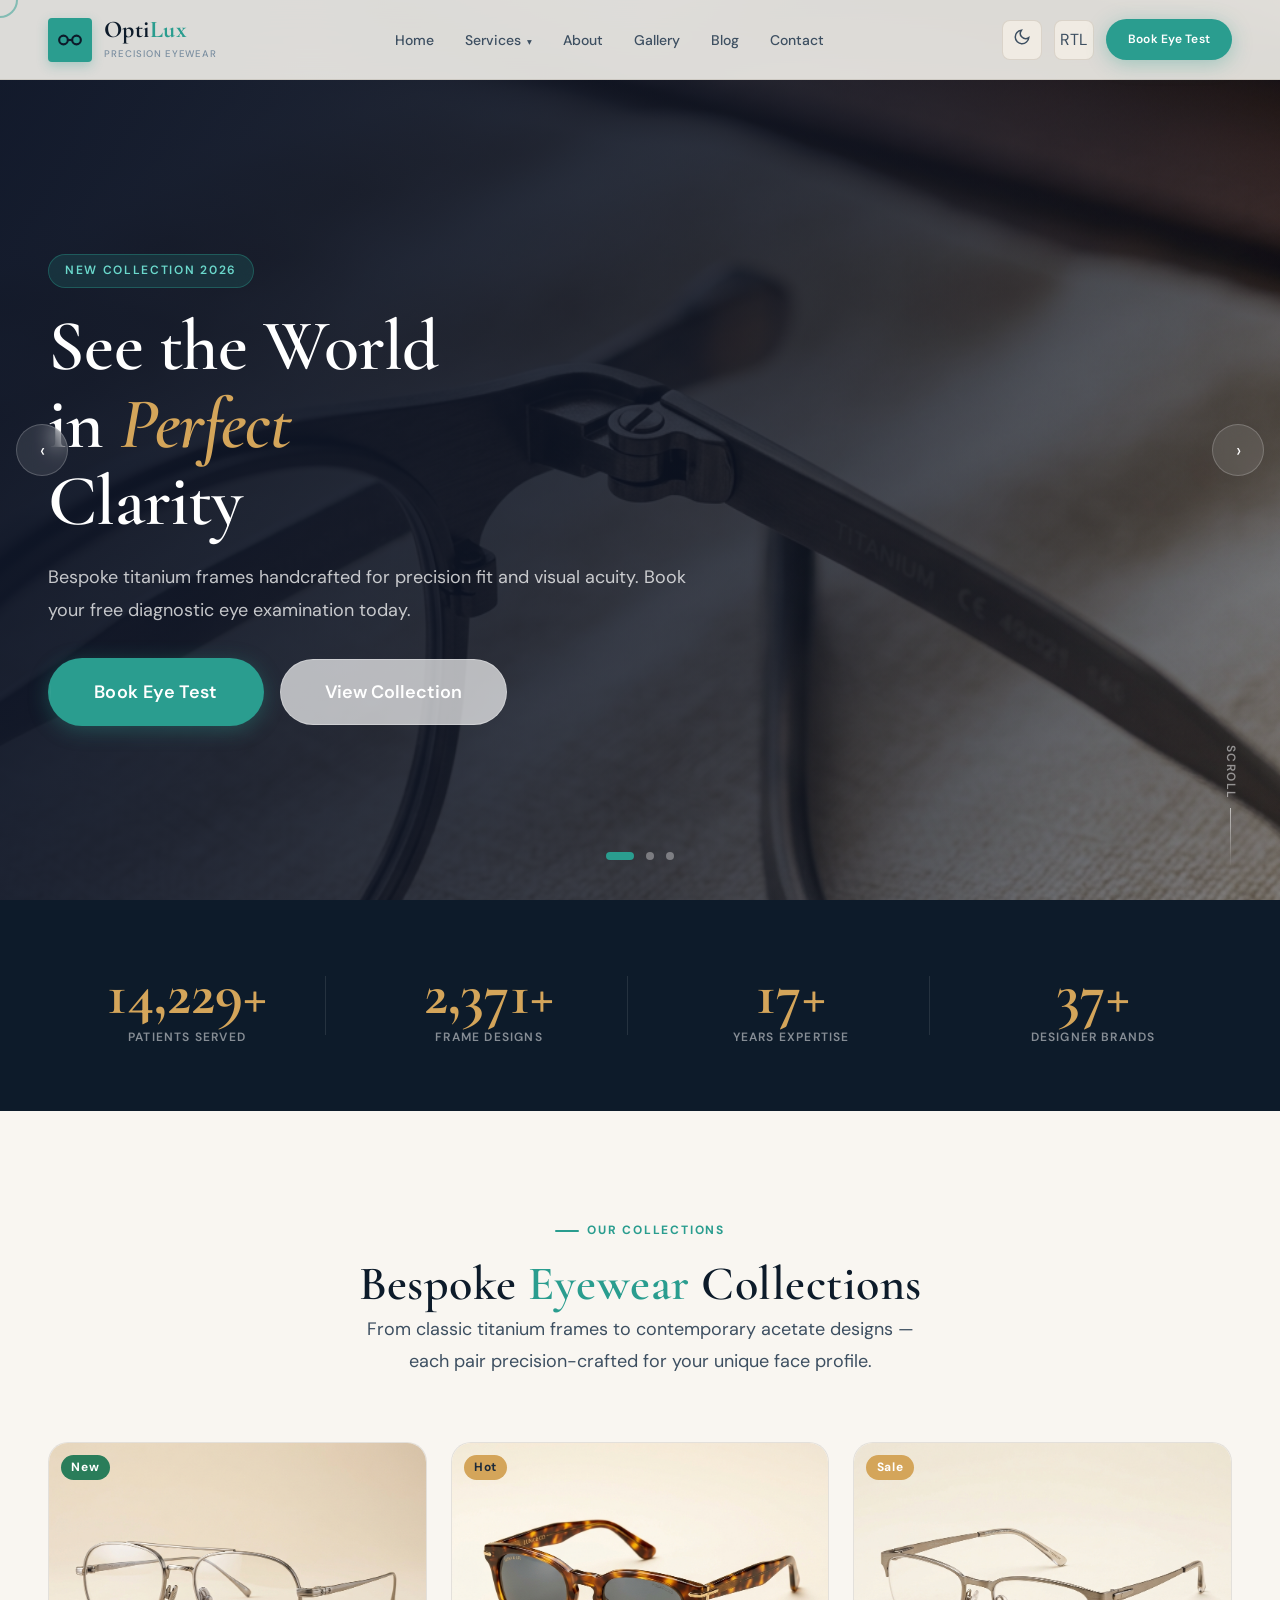
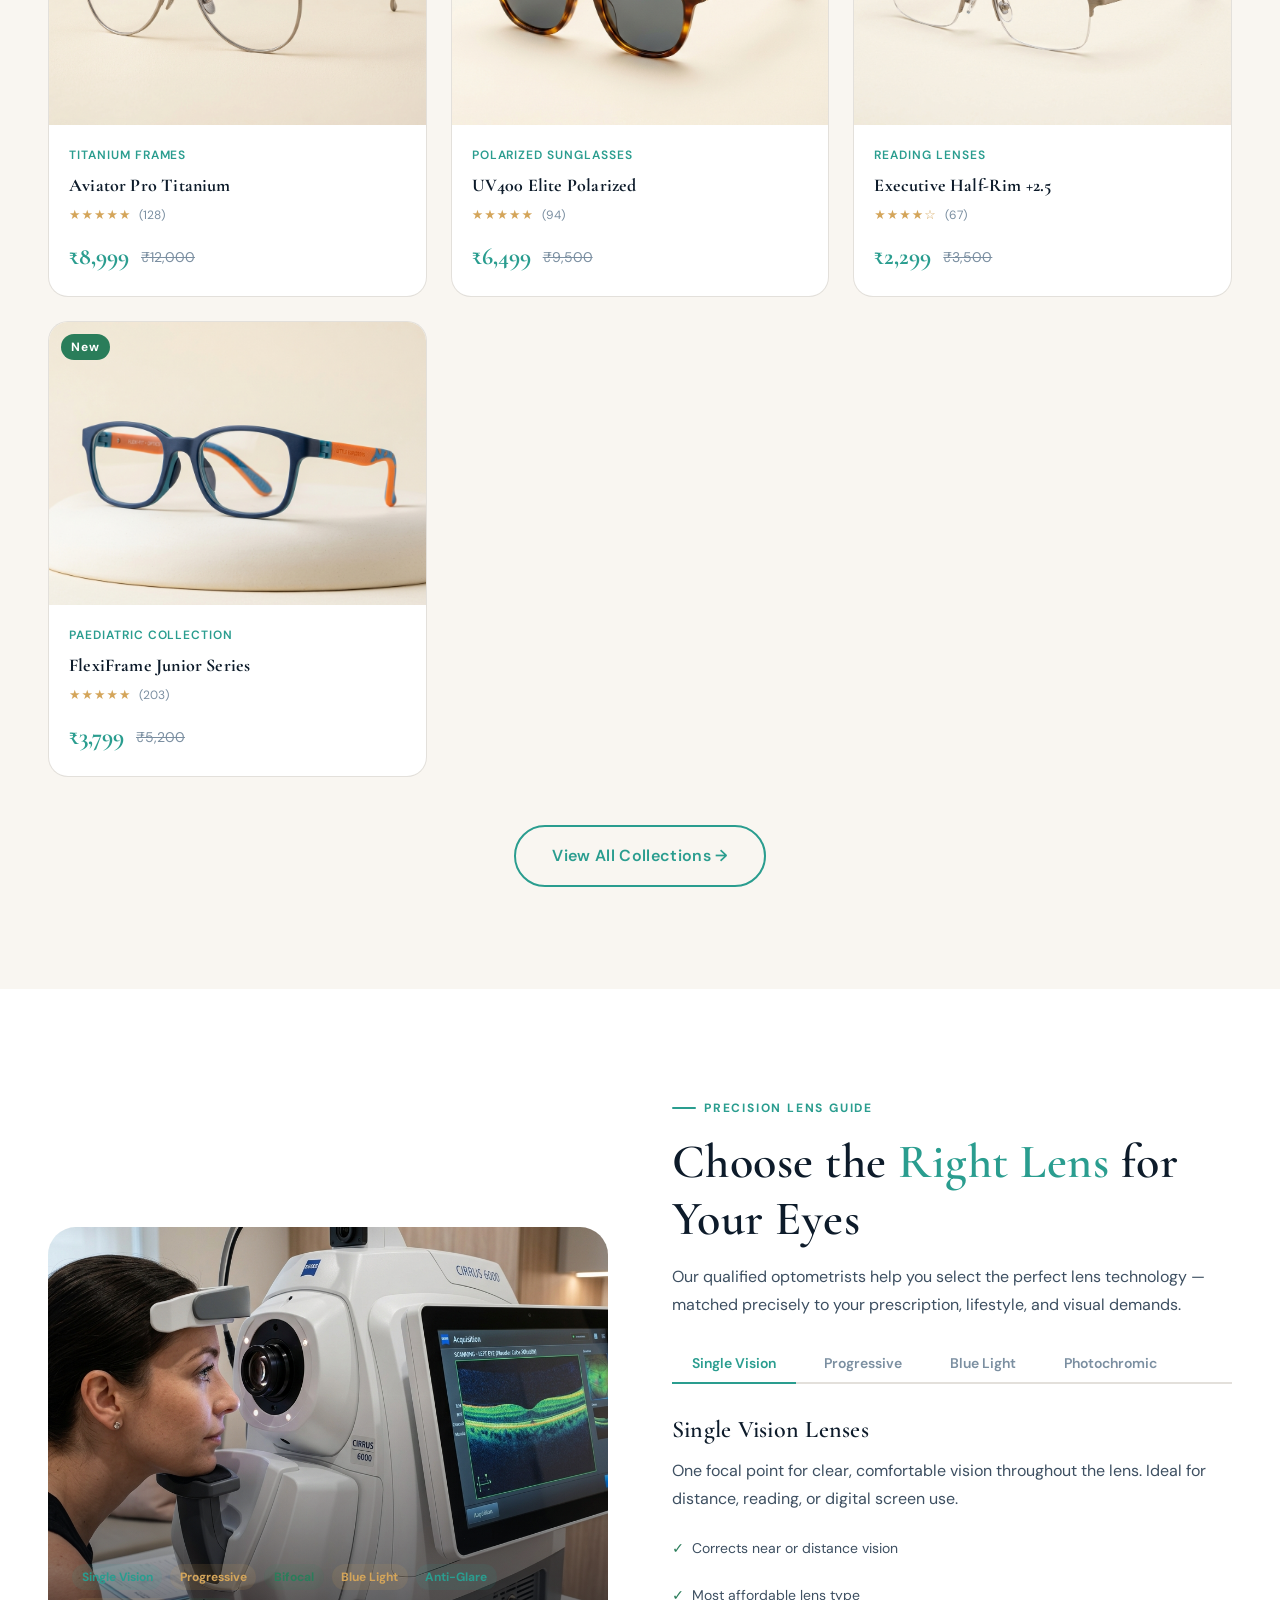
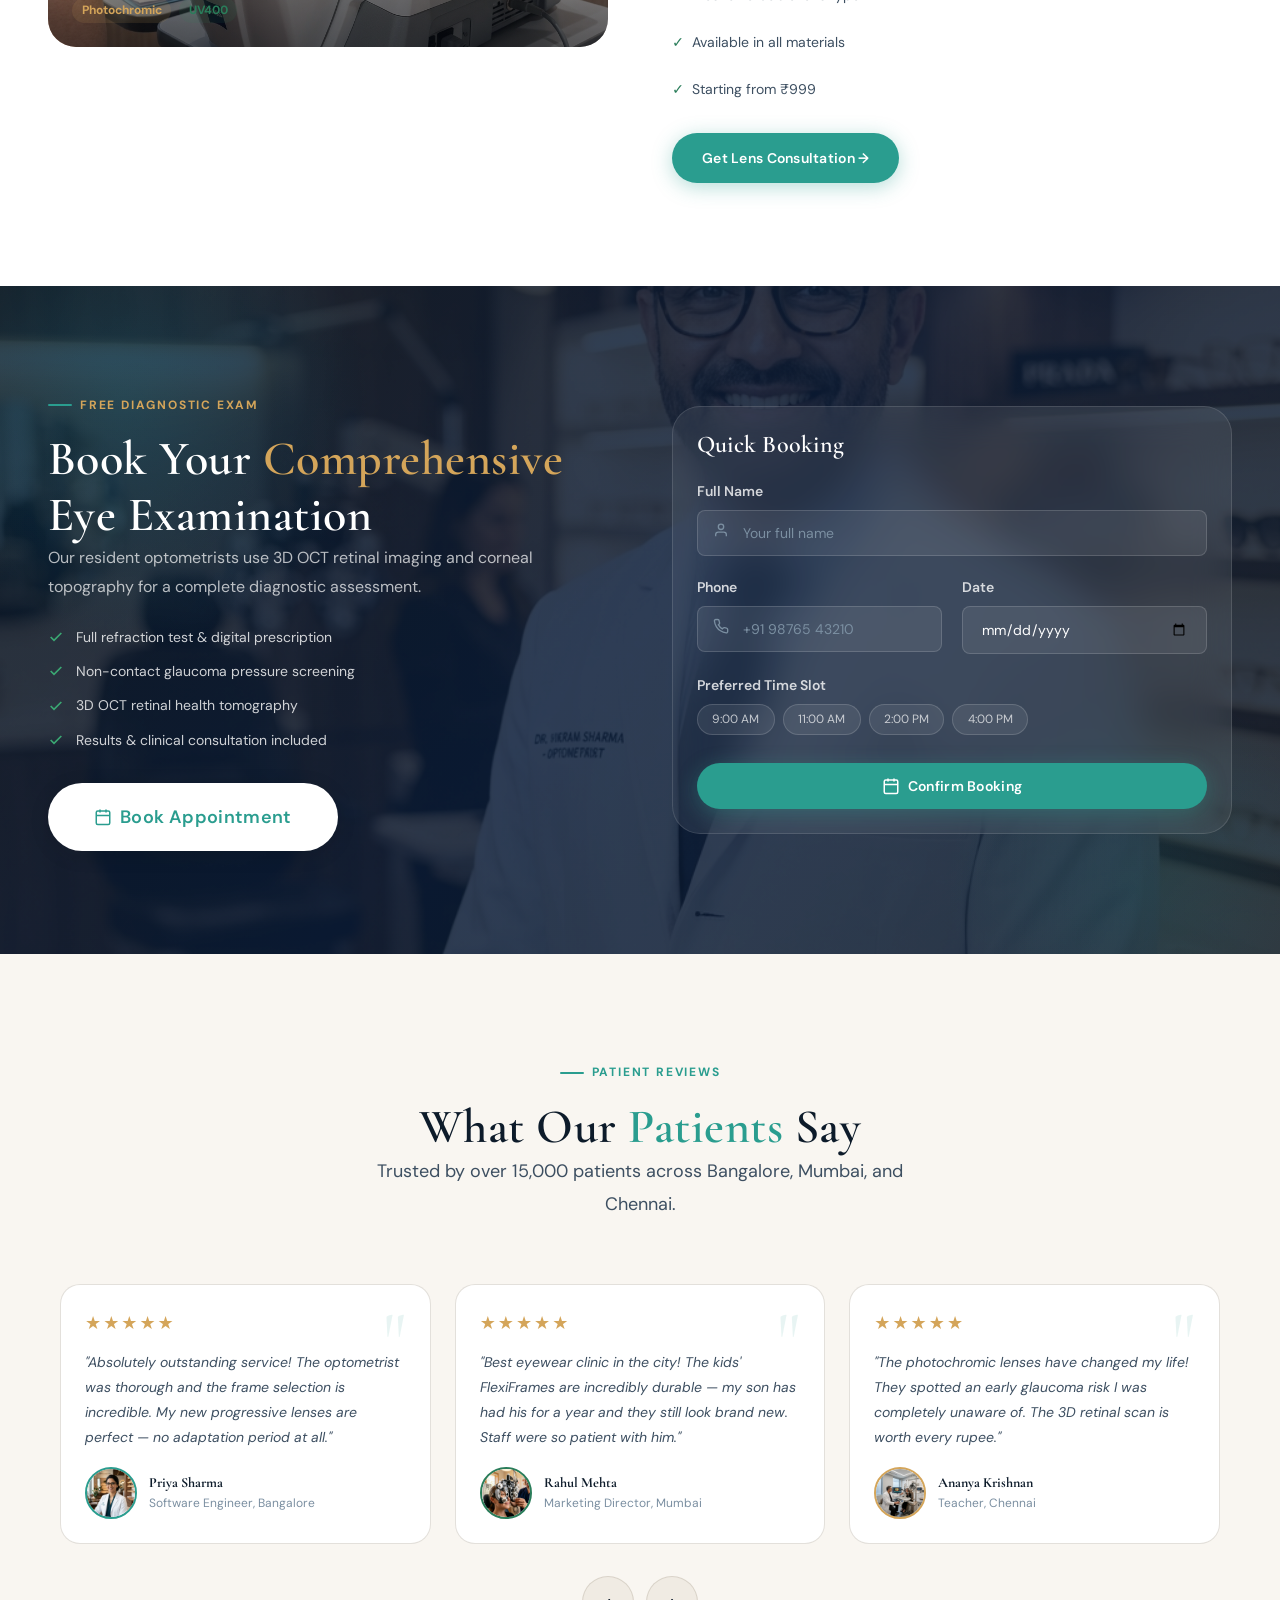
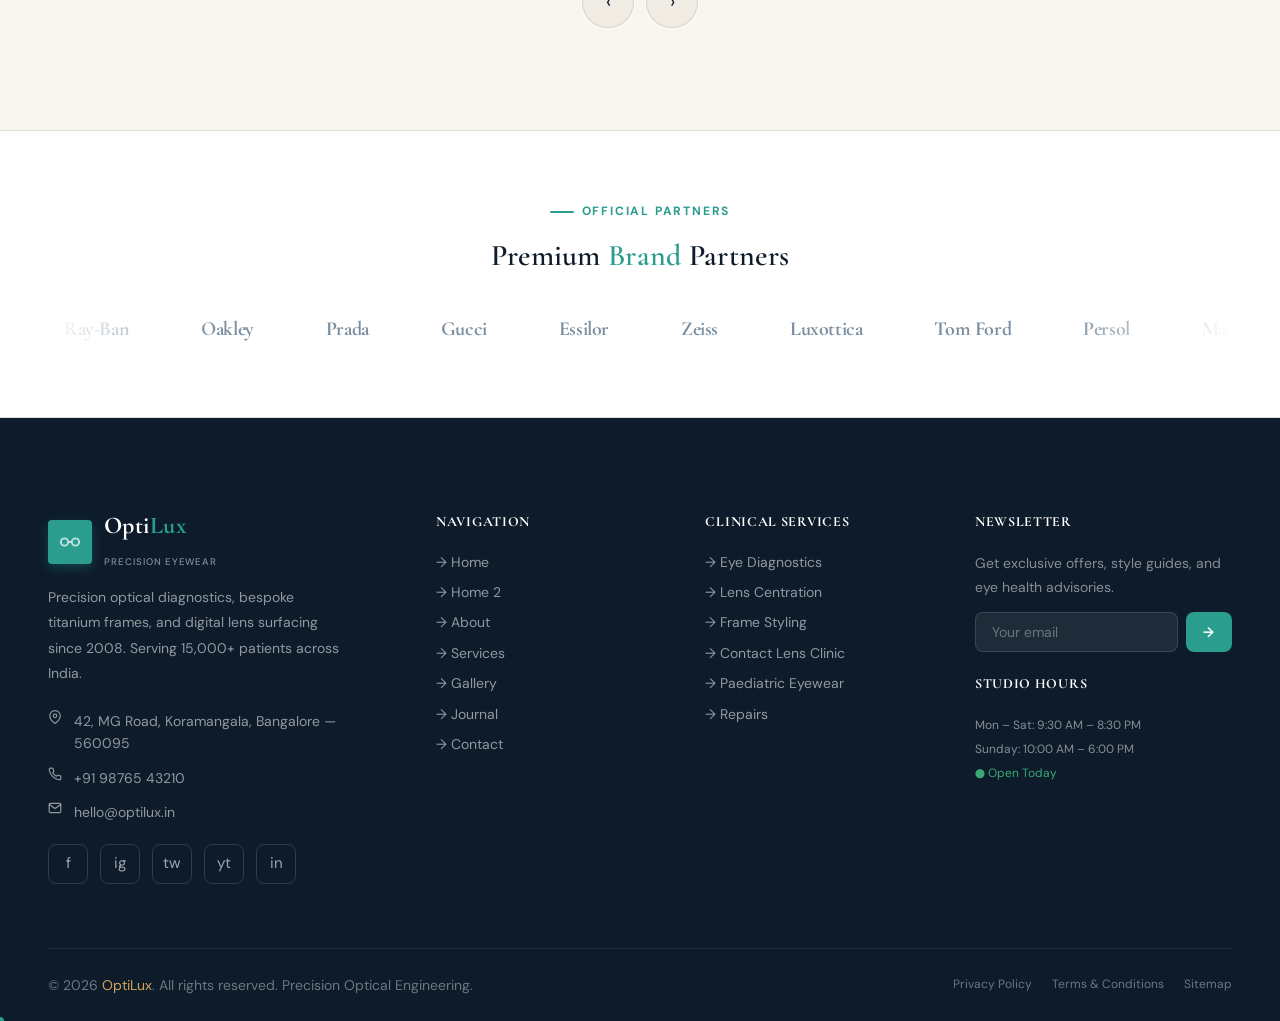
==== index.html @ 88175c0b "render" ====
<!DOCTYPE html>
<html lang="en" dir="ltr" data-theme="light">
<head>
  <meta charset="UTF-8" />
  <meta name="viewport" content="width=device-width, initial-scale=1.0" />
  <title>OptiLux — Premium Optician &amp; Spectacles Shop</title>
  <meta name="description" content="OptiLux — Bespoke titanium frames, precision lens surfacing, and expert optometry consultations. Book your eye exam today." />
  <meta name="keywords" content="optician, spectacles, eyewear, titanium frames, sunglasses, reading glasses, eye test, lens centration, optometry" />
  <meta property="og:title" content="OptiLux — Precision Optician &amp; Spectacles" />
  <meta property="og:description" content="Bespoke eyewear. Precision diagnostics. Book your eye examination today." />
  <meta property="og:type" content="website" />
  <link rel="canonical" href="index.html" />
  <link rel="stylesheet" href="assets/css/style.css" />
  <link rel="stylesheet" href="assets/css/responsive.css" />
</head>
<body>

  <!-- Preloader -->
  <div id="preloader">
    <div class="preloader-inner">
      <div class="preloader-logo">Opti<span>Lux</span></div>
      <div class="preloader-bar"><div class="preloader-bar-fill"></div></div>
      <div class="preloader-dots"><div class="preloader-dot"></div><div class="preloader-dot"></div><div class="preloader-dot"></div></div>
    </div>
  </div>

  <!-- Page Progress -->
  <div id="page-progress"></div>

  <!-- ═══ NAVBAR ═══ -->
  <nav class="navbar" role="navigation" aria-label="Main navigation">
    <div class="container nav-inner">
      <a href="index.html" class="nav-logo" aria-label="OptiLux Home">
        <div class="nav-logo-icon">
          <svg width="26" height="26" viewBox="0 0 24 24" fill="none" stroke="currentColor" stroke-width="2"><circle cx="6" cy="12" r="4"/><circle cx="18" cy="12" r="4"/><path d="M10 12h4"/><path d="M2 12h0.5"/><path d="M21.5 12h0.5"/></svg>
        </div>
        <div>
          <span class="nav-logo-text">Opti<span>Lux</span></span>
          <span class="nav-logo-sub">Precision Eyewear</span>
        </div>
      </a>

      <ul class="nav-links" role="list">
        <li><a href="index.html" class="nav-link active">Home</a></li>
        <li class="nav-item">
          <a href="services.html" class="nav-link">Services <span class="nav-dropdown-arrow">▾</span></a>
          <div class="nav-dropdown">
            <a href="services.html#eye-test">
              <svg width="14" height="14" viewBox="0 0 24 24" fill="none" stroke="currentColor" stroke-width="2"><path d="M1 12s4-8 11-8 11 8 11 8-4 8-11 8-11-8-11-8z"/><circle cx="12" cy="12" r="3"/></svg>
              Eye Diagnostics
            </a>
            <a href="services.html#lens-guide">
              <svg width="14" height="14" viewBox="0 0 24 24" fill="none" stroke="currentColor" stroke-width="2"><circle cx="11" cy="11" r="8"/><line x1="21" y1="21" x2="16.65" y2="16.65"/></svg>
              Lens Centration Guide
            </a>
            <a href="services.html#frames">
              <svg width="14" height="14" viewBox="0 0 24 24" fill="none" stroke="currentColor" stroke-width="2"><circle cx="6" cy="12" r="4"/><circle cx="18" cy="12" r="4"/><path d="M10 12h4"/></svg>
              Frame Styling
            </a>
            <a href="services.html#contact-lenses">
              <svg width="14" height="14" viewBox="0 0 24 24" fill="none" stroke="currentColor" stroke-width="2"><path d="M12 2a10 10 0 1 0 10 10A10 10 0 0 0 12 2zm0 14a4 4 0 1 1 4-4 4 4 0 0 1-4 4z"/></svg>
              Contact Lens Clinic
            </a>
          </div>
        </li>
        <li><a href="about.html" class="nav-link">About</a></li>
        <li><a href="gallery.html" class="nav-link">Gallery</a></li>
        <li><a href="blog.html" class="nav-link">Blog</a></li>
        <li><a href="contact.html" class="nav-link">Contact</a></li>
      </ul>

      <div class="nav-actions">
        <button class="nav-icon-btn" data-theme-toggle title="Toggle Dark Mode" aria-label="Toggle theme">
          <span class="icon-moon"><svg width="18" height="18" viewBox="0 0 24 24" fill="none" stroke="currentColor" stroke-width="2"><path d="M21 12.79A9 9 0 1 1 11.21 3 7 7 0 0 0 21 12.79z"/></svg></span>
          <span class="icon-sun" style="display:none"><svg width="18" height="18" viewBox="0 0 24 24" fill="none" stroke="currentColor" stroke-width="2"><circle cx="12" cy="12" r="5"/><line x1="12" y1="1" x2="12" y2="3"/><line x1="12" y1="21" x2="12" y2="23"/><line x1="4.22" y1="4.22" x2="5.64" y2="5.64"/><line x1="18.36" y1="18.36" x2="19.78" y2="19.78"/><line x1="1" y1="12" x2="3" y2="12"/><line x1="21" y1="12" x2="23" y2="12"/><line x1="4.22" y1="19.78" x2="5.64" y2="18.36"/><line x1="18.36" y1="5.64" x2="19.78" y2="4.22"/></svg></span>
        </button>
        <button class="nav-icon-btn" data-rtl-toggle title="Toggle RTL" aria-label="Toggle RTL">RTL</button>
        <a href="contact.html" class="btn btn-primary btn-sm nav-cta">Book Eye Test</a>
        <button class="hamburger" id="hamburger" aria-label="Open menu" aria-expanded="false">
          <span></span><span></span><span></span>
        </button>
      </div>
    </div>
  </nav>

  <!-- Mobile Menu -->
  <div class="mobile-menu" id="mobile-menu" aria-hidden="true">
    <a href="index.html" class="mobile-nav-link">Home</a>
    <a href="services.html" class="mobile-nav-link">Services</a>
    <a href="about.html" class="mobile-nav-link">About</a>
    <a href="gallery.html" class="mobile-nav-link">Gallery</a>
    <a href="blog.html" class="mobile-nav-link">Blog</a>
    <a href="contact.html" class="mobile-nav-link">Contact</a>
    <a href="login.html" class="mobile-nav-link">Sign In</a>
  </div>

  <!-- ═══ SECTION 1: HERO SLIDER ═══ -->
  <section class="hero-slider" id="hero" aria-label="Hero banner">

    <!-- Slide 1 — Titanium Frames -->
    <div class="slide active" role="tabpanel" aria-label="Slide 1 of 3">
      <div class="slide-bg">
        <img src="assets/images/hero_macro_glasses.png" alt="Premium titanium spectacle frames" style="width:100%;height:100%;object-fit:cover;position:absolute;inset:0" />
        <div style="position:absolute;inset:0;background:linear-gradient(135deg,rgba(9,13,22,0.88) 0%,rgba(9,13,22,0.55) 60%,rgba(9,13,22,0.3) 100%)"></div>
      </div>
      <div class="slide-overlay"></div>
      <div class="container">
        <div class="slide-content">
          <span class="slide-badge">New Collection 2026</span>
          <h1 class="slide-title">See the World<br>in <span>Perfect</span><br>Clarity</h1>
          <p class="slide-desc">Bespoke titanium frames handcrafted for precision fit and visual acuity. Book your free diagnostic eye examination today.</p>
          <div class="slide-actions btn-group">
            <a href="contact.html" class="btn btn-primary btn-xl">Book Eye Test</a>
            <a href="gallery.html" class="btn btn-glass btn-xl" style="color:#fff;border-color:rgba(255,255,255,0.3)">View Collection</a>
          </div>
        </div>
      </div>
    </div>

    <!-- Slide 2 — Sunglasses -->
    <div class="slide" role="tabpanel" aria-label="Slide 2 of 3">
      <div class="slide-bg">
        <img src="assets/images/hero_sunglasses.png" alt="Polarized UV400 designer sunglasses" style="width:100%;height:100%;object-fit:cover;position:absolute;inset:0" />
        <div style="position:absolute;inset:0;background:linear-gradient(135deg,rgba(9,13,22,0.88) 0%,rgba(9,13,22,0.5) 100%)"></div>
      </div>
      <div class="slide-overlay"></div>
      <div class="container">
        <div class="slide-content">
          <span class="slide-badge">UV400 Shield Collection</span>
          <h1 class="slide-title">Iconic <span>Sun</span>glasses<br>for Every<br>Occasion</h1>
          <p class="slide-desc">Polarized UV400 protection meets luxury design. Premium sunglasses from top designer houses.</p>
          <div class="slide-actions btn-group">
            <a href="gallery.html" class="btn btn-cyan btn-xl">Shop Sunglasses</a>
            <a href="about.html" class="btn btn-glass btn-xl" style="color:#fff;border-color:rgba(255,255,255,0.3)">Our Story</a>
          </div>
        </div>
      </div>
    </div>

    <!-- Slide 3 — Kids Collection -->
    <div class="slide" role="tabpanel" aria-label="Slide 3 of 3">
      <div class="slide-bg">
        <img src="assets/images/hero_eye_exam.png" alt="Paediatric flexible eyewear collection" style="width:100%;height:100%;object-fit:cover;position:absolute;inset:0" />
        <div style="position:absolute;inset:0;background:linear-gradient(135deg,rgba(9,13,22,0.88) 0%,rgba(9,13,22,0.5) 100%)"></div>
      </div>
      <div class="slide-overlay"></div>
      <div class="container">
        <div class="slide-content">
          <span class="slide-badge">Paediatric Collection</span>
          <h1 class="slide-title">Bright Eyes,<br><span>Brighter</span><br>Futures</h1>
          <p class="slide-desc">Impact-resistant FlexiFrame Junior series — engineered for active children aged 3–16. Book a family eye screening and save 20%.</p>
          <div class="slide-actions btn-group">
            <a href="gallery.html" class="btn btn-primary btn-xl">Kids Collection</a>
            <a href="services.html" class="btn btn-glass btn-xl" style="color:#fff;border-color:rgba(255,255,255,0.3)">Learn More</a>
          </div>
        </div>
      </div>
    </div>

    <!-- Slider Controls -->
    <div class="slider-arrows">
      <button class="slider-btn slider-prev" aria-label="Previous slide">‹</button>
      <button class="slider-btn slider-next" aria-label="Next slide">›</button>
    </div>
    <div class="slider-controls" role="tablist" aria-label="Slide navigation">
      <div class="slider-dot active" role="tab" aria-label="Slide 1" tabindex="0"></div>
      <div class="slider-dot" role="tab" aria-label="Slide 2" tabindex="0"></div>
      <div class="slider-dot" role="tab" aria-label="Slide 3" tabindex="0"></div>
    </div>

    <!-- Scroll indicator -->
    <div class="scroll-indicator" aria-hidden="true">
      <span>Scroll</span>
      <div class="scroll-indicator-line"></div>
    </div>
  </section>

  <!-- ═══ SECTION 2: STATS BAR ═══ -->
  <section class="stats-bar" aria-label="Statistics">
    <div class="container">
      <div class="stats-grid">
        <div class="stat-item reveal">
          <div class="stat-number"><span data-counter data-target="15000" data-suffix="+">15,000+</span></div>
          <div class="stat-label">Patients Served</div>
        </div>
        <div class="stat-item reveal stagger-2">
          <div class="stat-number"><span data-counter data-target="2500" data-suffix="+">2,500+</span></div>
          <div class="stat-label">Frame Designs</div>
        </div>
        <div class="stat-item reveal stagger-3">
          <div class="stat-number"><span data-counter data-target="18" data-suffix="">18</span><span style="color:var(--cyan)">+</span></div>
          <div class="stat-label">Years Expertise</div>
        </div>
        <div class="stat-item reveal stagger-4">
          <div class="stat-number"><span data-counter data-target="40" data-suffix="+">40+</span></div>
          <div class="stat-label">Designer Brands</div>
        </div>
      </div>
    </div>
  </section>

  <!-- ═══ SECTION 3: FEATURED COLLECTIONS ═══ -->
  <section class="section bg-primary" id="collections" aria-label="Featured collections">
    <div class="container">
      <div class="section-header">
        <span class="section-label">Our Collections</span>
        <h2 class="section-title reveal">Bespoke <span>Eyewear</span> Collections</h2>
        <p class="section-subtitle reveal stagger-2">From classic titanium frames to contemporary acetate designs — each pair precision-crafted for your unique face profile.</p>
      </div>

      <div class="grid grid-auto gap-6">

        <!-- Titanium Aviator Frames -->
        <article class="product-card reveal" aria-label="Titanium Aviator Frames">
          <div class="product-card-img">
            <img src="assets/images/prod_aviator.png" alt="Titanium Aviator Pro frames" style="width:100%;height:100%;object-fit:cover" />
            <span class="product-badge new">New</span>
            <div class="product-card-actions">
              <button class="product-action-btn" title="Wishlist" aria-label="Add to wishlist">
                <svg width="16" height="16" viewBox="0 0 24 24" fill="none" stroke="currentColor" stroke-width="2"><path d="M20.84 4.61a5.5 5.5 0 0 0-7.78 0L12 5.67l-1.06-1.06a5.5 5.5 0 0 0-7.78 7.78l1.06 1.06L12 21.23l7.78-7.78 1.06-1.06a5.5 5.5 0 0 0 0-7.78z"/></svg>
              </button>
              <button class="product-action-btn" title="Quick view" aria-label="Quick view">
                <svg width="16" height="16" viewBox="0 0 24 24" fill="none" stroke="currentColor" stroke-width="2"><path d="M1 12s4-8 11-8 11 8 11 8-4 8-11 8-11-8-11-8z"/><circle cx="12" cy="12" r="3"/></svg>
              </button>
            </div>
          </div>
          <div class="product-card-body">
            <p class="product-category">Titanium Frames</p>
            <h3 class="product-name">Aviator Pro Titanium</h3>
            <div class="product-rating"><span class="stars">★★★★★</span><span class="rating-count">(128)</span></div>
            <div class="product-price"><span class="price-current">₹8,999</span><span class="price-original">₹12,000</span></div>
          </div>
        </article>

        <!-- Polarized Sunglasses -->
        <article class="product-card reveal stagger-2" aria-label="Polarized UV400 Sunglasses">
          <div class="product-card-img">
            <img src="assets/images/prod_sunglasses.png" alt="Polarized UV400 Elite sunglasses" style="width:100%;height:100%;object-fit:cover" />
            <span class="product-badge hot">Hot</span>
            <div class="product-card-actions">
              <button class="product-action-btn" title="Wishlist" aria-label="Add to wishlist">
                <svg width="16" height="16" viewBox="0 0 24 24" fill="none" stroke="currentColor" stroke-width="2"><path d="M20.84 4.61a5.5 5.5 0 0 0-7.78 0L12 5.67l-1.06-1.06a5.5 5.5 0 0 0-7.78 7.78l1.06 1.06L12 21.23l7.78-7.78 1.06-1.06a5.5 5.5 0 0 0 0-7.78z"/></svg>
              </button>
              <button class="product-action-btn" title="Quick view" aria-label="Quick view">
                <svg width="16" height="16" viewBox="0 0 24 24" fill="none" stroke="currentColor" stroke-width="2"><path d="M1 12s4-8 11-8 11 8 11 8-4 8-11 8-11-8-11-8z"/><circle cx="12" cy="12" r="3"/></svg>
              </button>
            </div>
          </div>
          <div class="product-card-body">
            <p class="product-category">Polarized Sunglasses</p>
            <h3 class="product-name">UV400 Elite Polarized</h3>
            <div class="product-rating"><span class="stars">★★★★★</span><span class="rating-count">(94)</span></div>
            <div class="product-price"><span class="price-current">₹6,499</span><span class="price-original">₹9,500</span></div>
          </div>
        </article>

        <!-- Reading Glasses -->
        <article class="product-card reveal stagger-3" aria-label="Executive Reading Glasses">
          <div class="product-card-img">
            <img src="assets/images/prod_reading.png" alt="Executive half-rim reading glasses" style="width:100%;height:100%;object-fit:cover" />
            <span class="product-badge" style="background:var(--amber);color:#fff">Sale</span>
            <div class="product-card-actions">
              <button class="product-action-btn" title="Wishlist" aria-label="Add to wishlist">
                <svg width="16" height="16" viewBox="0 0 24 24" fill="none" stroke="currentColor" stroke-width="2"><path d="M20.84 4.61a5.5 5.5 0 0 0-7.78 0L12 5.67l-1.06-1.06a5.5 5.5 0 0 0-7.78 7.78l1.06 1.06L12 21.23l7.78-7.78 1.06-1.06a5.5 5.5 0 0 0 0-7.78z"/></svg>
              </button>
              <button class="product-action-btn" title="Quick view" aria-label="Quick view">
                <svg width="16" height="16" viewBox="0 0 24 24" fill="none" stroke="currentColor" stroke-width="2"><path d="M1 12s4-8 11-8 11 8 11 8-4 8-11 8-11-8-11-8z"/><circle cx="12" cy="12" r="3"/></svg>
              </button>
            </div>
          </div>
          <div class="product-card-body">
            <p class="product-category">Reading Lenses</p>
            <h3 class="product-name">Executive Half-Rim +2.5</h3>
            <div class="product-rating"><span class="stars">★★★★☆</span><span class="rating-count">(67)</span></div>
            <div class="product-price"><span class="price-current">₹2,299</span><span class="price-original">₹3,500</span></div>
          </div>
        </article>

        <!-- Kids Collection -->
        <article class="product-card reveal stagger-4" aria-label="Paediatric FlexiFrame Collection">
          <div class="product-card-img">
            <img src="assets/images/prod_kids.png" alt="FlexiFrame Junior paediatric eyewear" style="width:100%;height:100%;object-fit:cover" />
            <span class="product-badge new">New</span>
            <div class="product-card-actions">
              <button class="product-action-btn" title="Wishlist" aria-label="Add to wishlist">
                <svg width="16" height="16" viewBox="0 0 24 24" fill="none" stroke="currentColor" stroke-width="2"><path d="M20.84 4.61a5.5 5.5 0 0 0-7.78 0L12 5.67l-1.06-1.06a5.5 5.5 0 0 0-7.78 7.78l1.06 1.06L12 21.23l7.78-7.78 1.06-1.06a5.5 5.5 0 0 0 0-7.78z"/></svg>
              </button>
              <button class="product-action-btn" title="Quick view" aria-label="Quick view">
                <svg width="16" height="16" viewBox="0 0 24 24" fill="none" stroke="currentColor" stroke-width="2"><path d="M1 12s4-8 11-8 11 8 11 8-4 8-11 8-11-8-11-8z"/><circle cx="12" cy="12" r="3"/></svg>
              </button>
            </div>
          </div>
          <div class="product-card-body">
            <p class="product-category">Paediatric Collection</p>
            <h3 class="product-name">FlexiFrame Junior Series</h3>
            <div class="product-rating"><span class="stars">★★★★★</span><span class="rating-count">(203)</span></div>
            <div class="product-price"><span class="price-current">₹3,799</span><span class="price-original">₹5,200</span></div>
          </div>
        </article>

      </div>

      <div class="text-center" style="margin-top:var(--space-12)">
        <a href="gallery.html" class="btn btn-secondary btn-lg">View All Collections →</a>
      </div>
    </div>
  </section>

  <!-- ═══ SECTION 4: LENS GUIDE ═══ -->
  <section class="section bg-secondary" id="lens-guide" aria-label="Lens guide">
    <div class="container">
      <div class="grid grid-2 gap-8 items-center" style="grid-template-columns:1fr 1fr;gap:var(--space-16)">

        <!-- Left: Visual — Real Photo -->
        <div class="reveal-left" style="position:relative">
          <div style="border-radius:var(--radius-2xl);overflow:hidden;position:relative">
            <img src="assets/images/service_diag.png" alt="Optometrist performing lens centration diagnostic" style="width:100%;height:420px;object-fit:cover;display:block" />
            <div style="position:absolute;inset:0;background:linear-gradient(to top,rgba(9,13,22,0.6) 0%,transparent 60%)"></div>
            <!-- Lens type badge overlay -->
            <div style="position:absolute;bottom:var(--space-6);left:var(--space-6);right:var(--space-6);display:flex;flex-wrap:wrap;gap:var(--space-2)">
              <span class="badge badge-blue">Single Vision</span>
              <span class="badge badge-cyan">Progressive</span>
              <span class="badge badge-green">Bifocal</span>
              <span class="badge badge-amber">Blue Light</span>
              <span class="badge badge-blue">Anti-Glare</span>
              <span class="badge badge-cyan">Photochromic</span>
              <span class="badge badge-green">UV400</span>
            </div>
          </div>
        </div>

        <!-- Right: Content + Tabs -->
        <div class="reveal-right">
          <span class="section-label">Precision Lens Guide</span>
          <h2 class="section-title" style="text-align:left;margin-bottom:var(--space-4)">Choose the <span>Right Lens</span> for Your Eyes</h2>
          <p style="margin-bottom:var(--space-6);color:var(--text-secondary)">Our qualified optometrists help you select the perfect lens technology — matched precisely to your prescription, lifestyle, and visual demands.</p>

          <div data-tabs>
            <div class="tab-nav">
              <button class="tab-btn active" data-tab="single-vision">Single Vision</button>
              <button class="tab-btn" data-tab="progressive">Progressive</button>
              <button class="tab-btn" data-tab="blue-light">Blue Light</button>
              <button class="tab-btn" data-tab="photochromic">Photochromic</button>
            </div>

            <div id="single-vision" class="tab-content active" data-tab-content="single-vision">
              <h4 style="margin-bottom:var(--space-3);color:var(--text-primary)">Single Vision Lenses</h4>
              <p style="margin-bottom:var(--space-4)">One focal point for clear, comfortable vision throughout the lens. Ideal for distance, reading, or digital screen use.</p>
              <ul style="display:flex;flex-direction:column;gap:var(--space-2)">
                <li class="pricing-feature"><span class="check">✓</span> Corrects near or distance vision</li>
                <li class="pricing-feature"><span class="check">✓</span> Most affordable lens type</li>
                <li class="pricing-feature"><span class="check">✓</span> Available in all materials</li>
                <li class="pricing-feature"><span class="check">✓</span> Starting from ₹999</li>
              </ul>
            </div>

            <div id="progressive" class="tab-content" data-tab-content="progressive">
              <h4 style="margin-bottom:var(--space-3);color:var(--text-primary)">HD Freeform Progressive</h4>
              <p style="margin-bottom:var(--space-4)">Digital freeform surfacing for seamless distance, intermediate, and near vision — all in one precision lens.</p>
              <ul style="display:flex;flex-direction:column;gap:var(--space-2)">
                <li class="pricing-feature"><span class="check">✓</span> Three vision zones in one lens</li>
                <li class="pricing-feature"><span class="check">✓</span> Wider reading channel</li>
                <li class="pricing-feature"><span class="check">✓</span> German freeform surfacing</li>
                <li class="pricing-feature"><span class="check">✓</span> Starting from ₹3,999</li>
              </ul>
            </div>

            <div id="blue-light" class="tab-content" data-tab-content="blue-light">
              <h4 style="margin-bottom:var(--space-3);color:var(--text-primary)">Anti-Blue HEV Filter Lenses</h4>
              <p style="margin-bottom:var(--space-4)">Vacuum-deposited AR coating filtering 415–455nm high-energy visible wavelengths from screens.</p>
              <ul style="display:flex;flex-direction:column;gap:var(--space-2)">
                <li class="pricing-feature"><span class="check">✓</span> Reduces digital eye strain</li>
                <li class="pricing-feature"><span class="check">✓</span> Improves sleep quality</li>
                <li class="pricing-feature"><span class="check">✓</span> Anti-reflective + scratch coating</li>
                <li class="pricing-feature"><span class="check">✓</span> Starting from ₹1,999</li>
              </ul>
            </div>

            <div id="photochromic" class="tab-content" data-tab-content="photochromic">
              <h4 style="margin-bottom:var(--space-3);color:var(--text-primary)">Photochromic Transition Lenses</h4>
              <p style="margin-bottom:var(--space-4)">Automatically adapt to ambient UV light — fully clear indoors, dark outside in seconds.</p>
              <ul style="display:flex;flex-direction:column;gap:var(--space-2)">
                <li class="pricing-feature"><span class="check">✓</span> Adapts to all light conditions</li>
                <li class="pricing-feature"><span class="check">✓</span> UV400 protection built-in</li>
                <li class="pricing-feature"><span class="check">✓</span> No separate sunglasses needed</li>
                <li class="pricing-feature"><span class="check">✓</span> Starting from ₹4,499</li>
              </ul>
            </div>
          </div>

          <a href="services.html#lens-guide" class="btn btn-primary" style="margin-top:var(--space-6)">Get Lens Consultation →</a>
        </div>
      </div>
    </div>
  </section>

  <!-- ═══ SECTION 5: EYE TEST CTA ═══ -->
  <section style="position:relative;padding-block:var(--section-py);background:linear-gradient(135deg,var(--graphite-deep) 0%,#0c1e3a 50%,var(--graphite-deep) 100%);overflow:hidden" aria-label="Eye test booking">
    <div style="position:absolute;inset:0;overflow:hidden">
      <img src="assets/images/team_1.png" alt="OptiLux optical studio interior" style="width:100%;height:100%;object-fit:cover;opacity:0.15" />
    </div>
    <div style="position:absolute;top:-20%;left:-10%;width:500px;height:500px;background:radial-gradient(circle,rgba(6,182,212,0.15) 0%,transparent 70%);pointer-events:none"></div>
    <div style="position:absolute;bottom:-20%;right:-5%;width:400px;height:400px;background:radial-gradient(circle,rgba(13,148,136,0.12) 0%,transparent 70%);pointer-events:none"></div>

    <div class="container" style="position:relative;z-index:5">
      <div class="grid" style="grid-template-columns:1fr 1fr;gap:var(--space-16);align-items:center">
        <div class="reveal-left">
          <span class="section-label" style="color:var(--cyan)">Free Diagnostic Exam</span>
          <h2 class="section-title" style="color:#fff;text-align:left">Book Your <span style="color:var(--cyan)">Comprehensive</span><br>Eye Examination</h2>
          <p style="color:rgba(255,255,255,0.7);margin-bottom:var(--space-6);line-height:1.8">Our resident optometrists use 3D OCT retinal imaging and corneal topography for a complete diagnostic assessment.</p>
          <ul style="display:flex;flex-direction:column;gap:var(--space-3);margin-bottom:var(--space-8)">
            <li style="display:flex;align-items:center;gap:var(--space-3);color:rgba(255,255,255,0.8);font-size:var(--text-sm)">
              <svg width="16" height="16" viewBox="0 0 24 24" fill="none" stroke="var(--emerald-light)" stroke-width="2.5"><polyline points="20 6 9 17 4 12"/></svg>
              Full refraction test &amp; digital prescription
            </li>
            <li style="display:flex;align-items:center;gap:var(--space-3);color:rgba(255,255,255,0.8);font-size:var(--text-sm)">
              <svg width="16" height="16" viewBox="0 0 24 24" fill="none" stroke="var(--emerald-light)" stroke-width="2.5"><polyline points="20 6 9 17 4 12"/></svg>
              Non-contact glaucoma pressure screening
            </li>
            <li style="display:flex;align-items:center;gap:var(--space-3);color:rgba(255,255,255,0.8);font-size:var(--text-sm)">
              <svg width="16" height="16" viewBox="0 0 24 24" fill="none" stroke="var(--emerald-light)" stroke-width="2.5"><polyline points="20 6 9 17 4 12"/></svg>
              3D OCT retinal health tomography
            </li>
            <li style="display:flex;align-items:center;gap:var(--space-3);color:rgba(255,255,255,0.8);font-size:var(--text-sm)">
              <svg width="16" height="16" viewBox="0 0 24 24" fill="none" stroke="var(--emerald-light)" stroke-width="2.5"><polyline points="20 6 9 17 4 12"/></svg>
              Results &amp; clinical consultation included
            </li>
          </ul>
          <a href="contact.html" class="btn btn-white btn-xl">
            <svg width="18" height="18" viewBox="0 0 24 24" fill="none" stroke="currentColor" stroke-width="2"><rect x="3" y="4" width="18" height="18" rx="2" ry="2"/><line x1="16" y1="2" x2="16" y2="6"/><line x1="8" y1="2" x2="8" y2="6"/><line x1="3" y1="10" x2="21" y2="10"/></svg>
            Book Appointment
          </a>
        </div>

        <!-- Booking Form -->
        <div class="glass-container reveal-right" style="background:rgba(255,255,255,0.07);border-color:rgba(255,255,255,0.12)">
          <h3 style="color:#fff;font-family:var(--font-display);font-size:var(--text-xl);margin-bottom:var(--space-5)">Quick Booking</h3>
          <form data-form="booking" novalidate>
            <div class="form-group">
              <label class="form-label" style="color:rgba(255,255,255,0.8)" for="bk-name">Full Name</label>
              <div class="input-icon-wrap">
                <span class="input-icon">
                  <svg width="16" height="16" viewBox="0 0 24 24" fill="none" stroke="currentColor" stroke-width="2"><path d="M20 21v-2a4 4 0 0 0-4-4H8a4 4 0 0 0-4 4v2"/><circle cx="12" cy="7" r="4"/></svg>
                </span>
                <input type="text" id="bk-name" class="form-input" placeholder="Your full name"
                  style="background:rgba(255,255,255,0.08);border-color:rgba(255,255,255,0.15);color:#fff"
                  data-validate="required" />
              </div>
            </div>
            <div class="form-row">
              <div class="form-group">
                <label class="form-label" style="color:rgba(255,255,255,0.8)" for="bk-phone">Phone</label>
                <div class="input-icon-wrap">
                  <span class="input-icon">
                    <svg width="16" height="16" viewBox="0 0 24 24" fill="none" stroke="currentColor" stroke-width="2"><path d="M22 16.92v3a2 2 0 0 1-2.18 2 19.79 19.79 0 0 1-8.63-3.07 19.5 19.5 0 0 1-6-6 19.79 19.79 0 0 1-3.07-8.67A2 2 0 0 1 4.11 2h3a2 2 0 0 1 2 1.72 12.84 12.84 0 0 0 .7 2.81 2 2 0 0 1-.45 2.11L8.09 9.91a16 16 0 0 0 6 6l1.27-1.27a2 2 0 0 1 2.11-.45 12.84 12.84 0 0 0 2.81.7A2 2 0 0 1 22 16.92z"/></svg>
                  </span>
                  <input type="tel" id="bk-phone" class="form-input" placeholder="+91 98765 43210"
                    style="background:rgba(255,255,255,0.08);border-color:rgba(255,255,255,0.15);color:#fff"
                    data-validate="required,phone" />
                </div>
              </div>
              <div class="form-group">
                <label class="form-label" style="color:rgba(255,255,255,0.8)" for="booking-date">Date</label>
                <input type="date" id="booking-date" class="form-input"
                  style="background:rgba(255,255,255,0.08);border-color:rgba(255,255,255,0.15);color:#fff"
                  data-validate="required" />
              </div>
            </div>
            <div class="form-group">
              <label class="form-label" style="color:rgba(255,255,255,0.8)">Preferred Time Slot</label>
              <div style="display:flex;flex-wrap:wrap;gap:var(--space-2)">
                <button type="button" class="time-slot" style="padding:0.4rem 0.9rem;border-radius:var(--radius-full);background:rgba(255,255,255,0.08);color:rgba(255,255,255,0.7);border:1px solid rgba(255,255,255,0.15);font-size:var(--text-xs);cursor:pointer;transition:all 0.2s">9:00 AM</button>
                <button type="button" class="time-slot" style="padding:0.4rem 0.9rem;border-radius:var(--radius-full);background:rgba(255,255,255,0.08);color:rgba(255,255,255,0.7);border:1px solid rgba(255,255,255,0.15);font-size:var(--text-xs);cursor:pointer;transition:all 0.2s">11:00 AM</button>
                <button type="button" class="time-slot" style="padding:0.4rem 0.9rem;border-radius:var(--radius-full);background:rgba(255,255,255,0.08);color:rgba(255,255,255,0.7);border:1px solid rgba(255,255,255,0.15);font-size:var(--text-xs);cursor:pointer;transition:all 0.2s">2:00 PM</button>
                <button type="button" class="time-slot" style="padding:0.4rem 0.9rem;border-radius:var(--radius-full);background:rgba(255,255,255,0.08);color:rgba(255,255,255,0.7);border:1px solid rgba(255,255,255,0.15);font-size:var(--text-xs);cursor:pointer;transition:all 0.2s">4:00 PM</button>
              </div>
              <input type="hidden" id="selected-time" value="" />
            </div>
            <button type="submit" class="btn btn-primary w-full" style="justify-content:center;margin-top:var(--space-2)">
              <svg width="16" height="16" viewBox="0 0 24 24" fill="none" stroke="currentColor" stroke-width="2"><rect x="3" y="4" width="18" height="18" rx="2" ry="2"/><line x1="16" y1="2" x2="16" y2="6"/><line x1="8" y1="2" x2="8" y2="6"/><line x1="3" y1="10" x2="21" y2="10"/></svg>
              Confirm Booking
            </button>
          </form>
        </div>
      </div>
    </div>
  </section>

  <!-- ═══ SECTION 6: TESTIMONIALS ═══ -->
  <section class="section bg-primary" id="testimonials" aria-label="Patient testimonials">
    <div class="container">
      <div class="section-header">
        <span class="section-label">Patient Reviews</span>
        <h2 class="section-title reveal">What Our <span>Patients</span> Say</h2>
        <p class="section-subtitle reveal stagger-2">Trusted by over 15,000 patients across Bangalore, Mumbai, and Chennai.</p>
      </div>

      <div data-carousel style="overflow:hidden">
        <div data-carousel-track style="display:flex;transition:transform 0.55s ease;gap:0">
          <div style="min-width:33.33%;padding:0 var(--space-3)">
            <div class="testimonial-card reveal">
              <div class="testimonial-stars">★★★★★</div>
              <p class="testimonial-text">"Absolutely outstanding service! The optometrist was thorough and the frame selection is incredible. My new progressive lenses are perfect — no adaptation period at all."</p>
              <div class="testimonial-author">
                <img src="assets/images/team_2.png" alt="Priya Sharma" style="width:52px;height:52px;border-radius:50%;object-fit:cover;border:2px solid var(--sapphire);flex-shrink:0" />
                <div>
                  <div class="testimonial-name">Priya Sharma</div>
                  <div class="testimonial-role">Software Engineer, Bangalore</div>
                </div>
              </div>
            </div>
          </div>
          <div style="min-width:33.33%;padding:0 var(--space-3)">
            <div class="testimonial-card reveal stagger-2">
              <div class="testimonial-stars">★★★★★</div>
              <p class="testimonial-text">"Best eyewear clinic in the city! The kids' FlexiFrames are incredibly durable — my son has had his for a year and they still look brand new. Staff were so patient with him."</p>
              <div class="testimonial-author">
                <img src="assets/images/blog_exam.png" alt="Rahul Mehta" style="width:52px;height:52px;border-radius:50%;object-fit:cover;border:2px solid var(--emerald);flex-shrink:0" />
                <div>
                  <div class="testimonial-name">Rahul Mehta</div>
                  <div class="testimonial-role">Marketing Director, Mumbai</div>
                </div>
              </div>
            </div>
          </div>
          <div style="min-width:33.33%;padding:0 var(--space-3)">
            <div class="testimonial-card reveal stagger-3">
              <div class="testimonial-stars">★★★★★</div>
              <p class="testimonial-text">"The photochromic lenses have changed my life! They spotted an early glaucoma risk I was completely unaware of. The 3D retinal scan is worth every rupee."</p>
              <div class="testimonial-author">
                <img src="assets/images/hero_eye_exam.png" alt="Ananya Krishnan" style="width:52px;height:52px;border-radius:50%;object-fit:cover;border:2px solid var(--cyan);flex-shrink:0" />
                <div>
                  <div class="testimonial-name">Ananya Krishnan</div>
                  <div class="testimonial-role">Teacher, Chennai</div>
                </div>
              </div>
            </div>
          </div>
        </div>
      </div>

      <div style="display:flex;justify-content:center;gap:var(--space-3);margin-top:var(--space-8)">
        <button class="slider-btn" data-carousel-prev style="background:var(--bg-tertiary);color:var(--text-primary);border-color:var(--border-color)" aria-label="Previous">‹</button>
        <button class="slider-btn" data-carousel-next style="background:var(--bg-tertiary);color:var(--text-primary);border-color:var(--border-color)" aria-label="Next">›</button>
      </div>
    </div>
  </section>

  <!-- ═══ SECTION 7: BRANDS + FOOTER ═══ -->
  <section class="brands-strip bg-secondary" aria-label="Partner brands">
    <div class="container">
      <div style="text-align:center;margin-bottom:var(--space-8)">
        <span class="section-label">Official Partners</span>
        <h3 class="section-title" style="font-size:var(--text-2xl)">Premium <span>Brand</span> Partners</h3>
      </div>
      <div class="brands-track">
        <div class="brands-scroll">
          <span class="brand-logo">Ray-Ban</span><span class="brand-logo">Oakley</span><span class="brand-logo">Prada</span><span class="brand-logo">Gucci</span><span class="brand-logo">Essilor</span><span class="brand-logo">Zeiss</span><span class="brand-logo">Luxottica</span><span class="brand-logo">Tom Ford</span><span class="brand-logo">Persol</span><span class="brand-logo">Maui Jim</span><span class="brand-logo">Silhouette</span><span class="brand-logo">Lindberg</span>
        </div>
        <div class="brands-scroll" aria-hidden="true">
          <span class="brand-logo">Ray-Ban</span><span class="brand-logo">Oakley</span><span class="brand-logo">Prada</span><span class="brand-logo">Gucci</span><span class="brand-logo">Essilor</span><span class="brand-logo">Zeiss</span><span class="brand-logo">Luxottica</span><span class="brand-logo">Tom Ford</span><span class="brand-logo">Persol</span><span class="brand-logo">Maui Jim</span><span class="brand-logo">Silhouette</span><span class="brand-logo">Lindberg</span>
        </div>
      </div>
    </div>
  </section>

  <!-- ═══ FOOTER ═══ -->
  <footer class="footer" role="contentinfo">
    <div class="container">
      <div class="footer-main">
        <div class="footer-brand">
          <a href="index.html" class="nav-logo" style="margin-bottom:var(--space-4);display:inline-flex">
            <div class="nav-logo-icon">
              <svg width="22" height="22" viewBox="0 0 24 24" fill="none" stroke="currentColor" stroke-width="2"><circle cx="6" cy="12" r="4"/><circle cx="18" cy="12" r="4"/><path d="M10 12h4"/><path d="M2 12h0.5"/><path d="M21.5 12h0.5"/></svg>
            </div>
            <div>
              <span class="nav-logo-text">Opti<span>Lux</span></span>
              <span class="nav-logo-sub">Precision Eyewear</span>
            </div>
          </a>
          <p>Precision optical diagnostics, bespoke titanium frames, and digital lens surfacing since 2008. Serving 15,000+ patients across India.</p>
          <div class="footer-contact-item">
            <svg width="14" height="14" viewBox="0 0 24 24" fill="none" stroke="currentColor" stroke-width="2" style="flex-shrink:0"><path d="M21 10c0 7-9 13-9 13s-9-6-9-13a9 9 0 0 1 18 0z"/><circle cx="12" cy="10" r="3"/></svg>
            42, MG Road, Koramangala, Bangalore — 560095
          </div>
          <div class="footer-contact-item">
            <svg width="14" height="14" viewBox="0 0 24 24" fill="none" stroke="currentColor" stroke-width="2" style="flex-shrink:0"><path d="M22 16.92v3a2 2 0 0 1-2.18 2 19.79 19.79 0 0 1-8.63-3.07 19.5 19.5 0 0 1-6-6 19.79 19.79 0 0 1-3.07-8.67A2 2 0 0 1 4.11 2h3a2 2 0 0 1 2 1.72 12.84 12.84 0 0 0 .7 2.81 2 2 0 0 1-.45 2.11L8.09 9.91a16 16 0 0 0 6 6l1.27-1.27a2 2 0 0 1 2.11-.45 12.84 12.84 0 0 0 2.81.7A2 2 0 0 1 22 16.92z"/></svg>
            +91 98765 43210
          </div>
          <div class="footer-contact-item">
            <svg width="14" height="14" viewBox="0 0 24 24" fill="none" stroke="currentColor" stroke-width="2" style="flex-shrink:0"><path d="M4 4h16c1.1 0 2 .9 2 2v12c0 1.1-.9 2-2 2H4c-1.1 0-2-.9-2-2V6c0-1.1.9-2 2-2z"/><polyline points="22,6 12,13 2,6"/></svg>
            hello@optilux.in
          </div>
          <div class="footer-socials" style="margin-top:var(--space-5)">
            <a href="#" class="social-icon" aria-label="Facebook">f</a>
            <a href="#" class="social-icon" aria-label="Instagram">ig</a>
            <a href="#" class="social-icon" aria-label="Twitter">tw</a>
            <a href="#" class="social-icon" aria-label="YouTube">yt</a>
            <a href="#" class="social-icon" aria-label="LinkedIn">in</a>
          </div>
        </div>

        <div class="footer-col">
          <h4>Navigation</h4>
          <ul class="footer-links">
            <li><a href="index.html" class="footer-link">→ Home</a></li>
            <li><a href="home2.html" class="footer-link">→ Home 2</a></li>
            <li><a href="about.html" class="footer-link">→ About</a></li>
            <li><a href="services.html" class="footer-link">→ Services</a></li>
            <li><a href="gallery.html" class="footer-link">→ Gallery</a></li>
            <li><a href="blog.html" class="footer-link">→ Journal</a></li>
            <li><a href="contact.html" class="footer-link">→ Contact</a></li>
          </ul>
        </div>

        <div class="footer-col">
          <h4>Clinical Services</h4>
          <ul class="footer-links">
            <li><a href="services.html" class="footer-link">→ Eye Diagnostics</a></li>
            <li><a href="services.html" class="footer-link">→ Lens Centration</a></li>
            <li><a href="services.html" class="footer-link">→ Frame Styling</a></li>
            <li><a href="services.html" class="footer-link">→ Contact Lens Clinic</a></li>
            <li><a href="services.html" class="footer-link">→ Paediatric Eyewear</a></li>
            <li><a href="services.html" class="footer-link">→ Repairs</a></li>
          </ul>
        </div>

        <div class="footer-col">
          <h4>Newsletter</h4>
          <p style="font-size:var(--text-sm);color:rgba(255,255,255,0.5);margin-bottom:var(--space-3)">Get exclusive offers, style guides, and eye health advisories.</p>
          <form class="footer-newsletter" data-form="newsletter">
            <input type="email" placeholder="Your email" data-validate="required,email" aria-label="Newsletter email" />
            <button type="submit">→</button>
          </form>
          <div style="margin-top:var(--space-6)">
            <h4>Studio Hours</h4>
            <p style="font-size:var(--text-xs);color:rgba(255,255,255,0.5);line-height:2">
              Mon – Sat: 9:30 AM – 8:30 PM<br>
              Sunday: 10:00 AM – 6:00 PM<br>
              <span style="color:var(--emerald-light)">● Open Today</span>
            </p>
          </div>
        </div>
      </div>

      <div class="footer-bottom">
        <p class="footer-copy">© 2026 <a href="index.html">OptiLux</a>. All rights reserved. Precision Optical Engineering.</p>
        <div class="footer-bottom-links">
          <a href="privacy-policy.html">Privacy Policy</a>
          <a href="terms.html">Terms &amp; Conditions</a>
          <a href="sitemap.html">Sitemap</a>
        </div>
      </div>
    </div>
  </footer>

  <!-- Back to Top -->
  <button class="back-to-top" aria-label="Back to top">↑</button>

  <script src="assets/js/main.js"></script>
  <script>
    document.querySelectorAll('.time-slot').forEach(slot => {
      slot.addEventListener('click', function () {
        document.querySelectorAll('.time-slot').forEach(s => {
          s.style.background = 'rgba(255,255,255,0.08)';
          s.style.borderColor = 'rgba(255,255,255,0.15)';
          s.style.color = 'rgba(255,255,255,0.7)';
        });
        this.style.background = 'var(--sapphire)';
        this.style.borderColor = 'var(--sapphire)';
        this.style.color = '#fff';
        document.getElementById('selected-time').value = this.textContent.trim();
      });
    });
  </script>
</body>
</html>
---- assets/css/style.css ----
/* ============================================================
   VisionHaus — Premium Optician & Spectacles Shop
   Global Design System | style.css
   ============================================================ */

/* ─── Google Fonts ─── */
@import url('https://fonts.googleapis.com/css2?family=Cormorant+Garamond:ital,wght@0,300;0,400;0,500;0,600;0,700;1,300;1,400;1,600&family=DM+Sans:ital,opsz,wght@0,9..40,300;0,9..40,400;0,9..40,500;0,9..40,600;0,9..40,700;1,9..40,400&display=swap');

/* ─── CSS Custom Properties ─── */
:root {
  /* ────────────────────────────────────────
     Premium Optical Colour System
     Inspired by: Oliver Peoples, Lindberg, ProDesign
     Philosophy: Quiet Luxury — ink, ivory, precision teal
  ──────────────────────────────────────── */

  /* Core Brand Palette */
  --sapphire: #2A9D8F;          /* Precision Teal — CTA, highlights, links */
  --sapphire-light: #3DBDAD;    /* Teal Light — hover states */
  --sapphire-dark: #1F7A6E;     /* Teal Dark — pressed / deep accent */
  --ice-white: #F9F6F1;         /* Warm Ivory — primary background */
  --silver: #E8E0D4;            /* Warm Taupe — cards, subtle borders */
  --silver-dark: #AFA89E;       /* Mid Taupe — muted UI elements */
  --cyan: #D4A55A;              /* Warm Amber — star ratings, warm accents */
  --cyan-light: #E8C380;        /* Amber Light — hover warm */
  --graphite: #1C2A3A;          /* Deep Midnight — secondary dark surfaces */
  --graphite-deep: #0D1B2A;     /* Deepest Midnight Navy — hero, footer, dark UI */
  --emerald: #2A7D5A;           /* Forest Teal — success, check marks */
  --emerald-light: #3BA873;     /* Success Light */
  --rose: #C0554C;              /* Terracotta Rose — errors, alerts */
  --amber: #D4A55A;             /* Warm Amber alias for stars */

  /* Light Mode Surfaces */
  --bg-primary: #F9F6F1;        /* Warm Ivory — main background */
  --bg-secondary: #FFFFFF;      /* Pure White — cards, inputs */
  --bg-tertiary: #F0EBE3;       /* Warm Stone — section alternates */
  --bg-card: rgba(255, 255, 255, 0.95);
  --text-primary: #0D1B2A;      /* Deepest Navy — headings */
  --text-secondary: #3D4F61;    /* Muted Navy-Slate — body text */
  --text-muted: #7B8FA1;        /* Cool Slate Mist — captions, metadata */
  --border-color: rgba(174, 165, 152, 0.35);
  --nav-bg: rgba(249, 246, 241, 0.88);
  --shadow-sm: 0 1px 4px rgba(13, 27, 42, 0.06);
  --shadow-md: 0 4px 20px rgba(13, 27, 42, 0.09);
  --shadow-lg: 0 12px 40px rgba(13, 27, 42, 0.11);
  --shadow-xl: 0 24px 64px rgba(13, 27, 42, 0.13);
  --glass-bg: rgba(255, 255, 255, 0.68);
  --glass-border: rgba(255, 255, 255, 0.45);

  /* Typography — Editorial Luxury Optical */
  --font-display: 'Cormorant Garamond', 'Georgia', serif;  /* Refined serif for headings */
  --font-body: 'DM Sans', system-ui, sans-serif;           /* Clean modern sans for body */

  /* Font Sizes (fluid clamp) */
  --text-xs: clamp(0.7rem, 1vw, 0.75rem);
  --text-sm: clamp(0.8rem, 1.5vw, 0.875rem);
  --text-base: clamp(0.9rem, 2vw, 1rem);
  --text-md: clamp(1rem, 2vw, 1.125rem);
  --text-lg: clamp(1.1rem, 2.5vw, 1.25rem);
  --text-xl: clamp(1.2rem, 3vw, 1.5rem);
  --text-2xl: clamp(1.4rem, 3.5vw, 1.875rem);
  --text-3xl: clamp(1.8rem, 4vw, 2.25rem);
  --text-4xl: clamp(2rem, 5vw, 3rem);
  --text-5xl: clamp(2.5rem, 6vw, 3.75rem);
  --text-6xl: clamp(3rem, 7vw, 4.5rem);

  /* Spacing */
  --space-1: 0.25rem;
  --space-2: 0.5rem;
  --space-3: 0.75rem;
  --space-4: 1rem;
  --space-5: 1.25rem;
  --space-6: 1.5rem;
  --space-8: 2rem;
  --space-10: 2.5rem;
  --space-12: 3rem;
  --space-16: 4rem;
  --space-20: 5rem;
  --space-24: 6rem;
  --space-32: 8rem;

  /* Border Radius */
  --radius-sm: 0.25rem;
  --radius-md: 0.5rem;
  --radius-lg: 0.875rem;
  --radius-xl: 1.25rem;
  --radius-2xl: 1.75rem;
  --radius-full: 9999px;

  /* Transitions */
  --transition-fast: all 0.15s cubic-bezier(0.4, 0, 0.2, 1);
  --transition-base: all 0.3s cubic-bezier(0.4, 0, 0.2, 1);
  --transition-slow: all 0.5s cubic-bezier(0.4, 0, 0.2, 1);
  --transition-spring: all 0.4s cubic-bezier(0.34, 1.56, 0.64, 1);

  /* Layout */
  --container-max: 1280px;
  --nav-height: 80px;
  --section-py: clamp(4rem, 8vw, 7rem);
}

/* ─── Dark Mode ─── */
[data-theme="dark"] {
  --bg-primary: #0A1520;        /* Deep Ocean Midnight */
  --bg-secondary: #0F2030;      /* Deep Slate Card */
  --bg-tertiary: #0C1A28;       /* Darkest Shade */
  --bg-card: rgba(15, 32, 48, 0.95);
  --text-primary: #F0EBE3;      /* Warm Ivory Text */
  --text-secondary: #B8C8D8;    /* Cool Mist Secondary */
  --text-muted: #5A7A96;        /* Muted Slate */
  --border-color: rgba(42, 157, 143, 0.15);
  --nav-bg: rgba(10, 21, 32, 0.92);
  --shadow-sm: 0 1px 4px rgba(0, 0, 0, 0.4);
  --shadow-md: 0 4px 20px rgba(0, 0, 0, 0.5);
  --shadow-lg: 0 12px 40px rgba(0, 0, 0, 0.6);
  --shadow-xl: 0 24px 64px rgba(0, 0, 0, 0.7);
  --glass-bg: rgba(15, 32, 48, 0.75);
  --glass-border: rgba(42, 157, 143, 0.15);
}

/* ─── RTL Support ─── */
[dir="rtl"] {
  text-align: right;
}

[dir="rtl"] .nav-links {
  flex-direction: row-reverse;
}

[dir="rtl"] .section-label::before {
  margin-right: 0;
  margin-left: var(--space-2);
}

[dir="rtl"] .btn-group {
  flex-direction: row-reverse;
}

[dir="rtl"] .hero-text {
  direction: rtl;
}

[dir="rtl"] .footer-col:first-child {
  text-align: right;
}

/* ─── Base Reset ─── */
*,
*::before,
*::after {
  box-sizing: border-box;
  margin: 0;
  padding: 0;
}

html {
  scroll-behavior: smooth;
  font-size: 16px;
}

body {
  font-family: var(--font-body);
  background-color: var(--bg-primary);
  color: var(--text-primary);
  line-height: 1.6;
  overflow-x: hidden;
  transition: background-color 0.3s ease, color 0.3s ease;
}

img,
video {
  max-width: 100%;
  height: auto;
  display: block;
}

a {
  text-decoration: none;
  color: inherit;
}

ul,
ol {
  list-style: none;
}

button {
  cursor: pointer;
  border: none;
  background: none;
  font-family: inherit;
}

input,
textarea,
select {
  font-family: inherit;
  outline: none;
}

/* ─── Scrollbar ─── */
::-webkit-scrollbar {
  width: 6px;
  height: 6px;
}

::-webkit-scrollbar-track {
  background: var(--bg-tertiary);
}

::-webkit-scrollbar-thumb {
  background: var(--sapphire);
  border-radius: var(--radius-full);
}

::-webkit-scrollbar-thumb:hover {
  background: var(--cyan);
}

/* ─── Selection ─── */
::selection {
  background: var(--sapphire);
  color: #fff;
}

/* ═══════════════════════════════════════════════
   LAYOUT UTILITIES
   ═══════════════════════════════════════════════ */
.container {
  width: 100%;
  max-width: var(--container-max);
  margin-inline: auto;
  padding-inline: clamp(1rem, 5vw, 2rem);
}

.section {
  padding-block: var(--section-py);
}

.section-sm {
  padding-block: clamp(2.5rem, 5vw, 4rem);
}

.grid {
  display: grid;
}

.flex {
  display: flex;
}

.items-center {
  align-items: center;
}

.justify-center {
  justify-content: center;
}

.justify-between {
  justify-content: space-between;
}

.gap-4 {
  gap: var(--space-4);
}

.gap-6 {
  gap: var(--space-6);
}

.gap-8 {
  gap: var(--space-8);
}

.text-center {
  text-align: center;
}

.hidden {
  display: none;
}

.relative {
  position: relative;
}

.overflow-hidden {
  overflow: hidden;
}

.w-full {
  width: 100%;
}

.h-full {
  height: 100%;
}

/* ─── Grid Layouts ─── */
.grid-2 {
  grid-template-columns: repeat(2, 1fr);
}

.grid-3 {
  grid-template-columns: repeat(3, 1fr);
}

.grid-4 {
  grid-template-columns: repeat(4, 1fr);
}

.grid-auto {
  grid-template-columns: repeat(auto-fit, minmax(280px, 1fr));
}

.grid-auto-sm {
  grid-template-columns: repeat(auto-fit, minmax(220px, 1fr));
}

/* ═══════════════════════════════════════════════
   TYPOGRAPHY
   ═══════════════════════════════════════════════ */
h1,
h2,
h3,
h4,
h5,
h6 {
  font-family: var(--font-display);
  font-weight: 600;
  line-height: 1.2;
  color: var(--text-primary);
  letter-spacing: 0.01em;
}

h1 {
  font-size: var(--text-5xl);
  font-weight: 700;
}

h2 {
  font-size: var(--text-4xl);
  font-weight: 600;
}

h3 {
  font-size: var(--text-2xl);
  font-weight: 600;
}

h4 {
  font-size: var(--text-xl);
  font-weight: 600;
}

h5 {
  font-size: var(--text-lg);
  font-weight: 500;
}

h6 {
  font-size: var(--text-base);
  font-weight: 500;
}

p {
  color: var(--text-secondary);
  line-height: 1.75;
}

.section-label {
  display: inline-flex;
  align-items: center;
  gap: var(--space-2);
  font-size: var(--text-xs);
  font-weight: 700;
  letter-spacing: 0.15em;
  text-transform: uppercase;
  color: var(--sapphire);
  margin-bottom: var(--space-4);
}

.section-label::before {
  content: '';
  display: block;
  width: 24px;
  height: 2px;
  background: var(--sapphire);
  border-radius: var(--radius-full);
}

.section-title {
  font-size: var(--text-4xl);
  font-family: var(--font-display);
  font-weight: 600;
  line-height: 1.18;
  color: var(--text-primary);
  letter-spacing: 0.01em;
}

.section-title span {
  color: var(--sapphire);
}

.section-subtitle {
  font-size: var(--text-md);
  color: var(--text-secondary);
  max-width: 560px;
  margin-inline: auto;
  line-height: 1.8;
}

.gradient-text {
  background: linear-gradient(135deg, var(--sapphire), var(--sapphire-light));
  -webkit-background-clip: text;
  -webkit-text-fill-color: transparent;
  background-clip: text;
}

/* ═══════════════════════════════════════════════
   BUTTONS
   ═══════════════════════════════════════════════ */
.btn {
  display: inline-flex;
  align-items: center;
  gap: var(--space-2);
  padding: 0.75rem 1.75rem;
  border-radius: var(--radius-full);
  font-family: var(--font-body);
  font-size: var(--text-sm);
  font-weight: 600;
  transition: var(--transition-spring);
  position: relative;
  overflow: hidden;
  white-space: nowrap;
  border: 2px solid transparent;
}

.btn::before {
  content: '';
  position: absolute;
  inset: 0;
  background: rgba(255, 255, 255, 0.15);
  transform: translateX(-100%);
  transition: transform 0.3s ease;
}

.btn:hover::before {
  transform: translateX(0);
}

.btn-primary {
  background: var(--sapphire);
  color: #fff;
  box-shadow: 0 4px 20px rgba(42, 157, 143, 0.35);
  letter-spacing: 0.02em;
}

.btn-primary:hover {
  background: var(--sapphire-dark);
  box-shadow: 0 8px 30px rgba(42, 157, 143, 0.5);
  transform: translateY(-2px);
}

.btn-secondary {
  background: transparent;
  color: var(--sapphire);
  border-color: var(--sapphire);
  letter-spacing: 0.02em;
}

.btn-secondary:hover {
  background: var(--sapphire);
  color: #fff;
  transform: translateY(-2px);
}

.btn-white {
  background: #fff;
  color: var(--graphite-deep);
  box-shadow: 0 4px 20px rgba(0, 0, 0, 0.12);
  letter-spacing: 0.02em;
}

.btn-white:hover {
  box-shadow: 0 8px 30px rgba(0, 0, 0, 0.2);
  transform: translateY(-2px);
}

.btn-cyan {
  background: var(--graphite-deep);
  color: #fff;
  box-shadow: 0 4px 20px rgba(13, 27, 42, 0.4);
  letter-spacing: 0.02em;
}

.btn-cyan:hover {
  background: var(--graphite);
  box-shadow: 0 8px 30px rgba(13, 27, 42, 0.55);
  transform: translateY(-2px);
}

.btn-glass {
  background: var(--glass-bg);
  backdrop-filter: blur(10px);
  -webkit-backdrop-filter: blur(10px);
  border: 1px solid var(--glass-border);
  color: var(--text-primary);
}

.btn-glass:hover {
  background: rgba(255, 255, 255, 0.8);
  transform: translateY(-2px);
}

.btn-sm {
  padding: 0.5rem 1.25rem;
  font-size: var(--text-xs);
}

.btn-lg {
  padding: 1rem 2.25rem;
  font-size: var(--text-base);
}

.btn-xl {
  padding: 1.1rem 2.75rem;
  font-size: var(--text-md);
}

.btn-group {
  display: flex;
  align-items: center;
  gap: var(--space-4);
  flex-wrap: wrap;
}

/* Icon in button */
.btn svg,
.btn i {
  width: 18px;
  height: 18px;
  flex-shrink: 0;
}

/* ═══════════════════════════════════════════════
   NAVIGATION
   ═══════════════════════════════════════════════ */
.navbar {
  position: fixed;
  top: 0;
  left: 0;
  right: 0;
  z-index: 1000;
  height: var(--nav-height);
  background: var(--nav-bg);
  backdrop-filter: blur(20px);
  -webkit-backdrop-filter: blur(20px);
  border-bottom: 1px solid var(--border-color);
  transition: var(--transition-base);
}

.navbar.scrolled {
  box-shadow: var(--shadow-md);
  height: 68px;
}

.nav-inner {
  display: flex;
  align-items: center;
  justify-content: space-between;
  height: 100%;
  gap: var(--space-6);
}

.nav-logo {
  display: flex;
  align-items: center;
  gap: var(--space-3);
  flex-shrink: 0;
}

.nav-logo-icon {
  width: 44px;
  height: 44px;
  background: var(--sapphire);
  border-radius: var(--radius-sm);
  display: flex;
  align-items: center;
  justify-content: center;
  font-size: 1.2rem;
  box-shadow: 0 4px 12px rgba(42, 157, 143, 0.3);
}

.nav-logo-text {
  font-family: var(--font-display);
  font-weight: 700;
  font-size: var(--text-xl);
  letter-spacing: 0.02em;
  color: var(--text-primary);
  line-height: 1;
}

.nav-logo-text span {
  color: var(--sapphire);
}

.nav-logo-sub {
  font-size: 0.6rem;
  font-weight: 500;
  color: var(--text-muted);
  letter-spacing: 0.1em;
  text-transform: uppercase;
  display: block;
  margin-top: 1px;
}

.nav-links {
  display: flex;
  align-items: center;
  gap: var(--space-1);
}

.nav-link {
  position: relative;
  padding: 0.5rem 0.85rem;
  font-size: var(--text-sm);
  font-weight: 500;
  color: var(--text-secondary);
  border-radius: var(--radius-sm);
  transition: var(--transition-fast);
  white-space: nowrap;
}

.nav-link:hover,
.nav-link.active {
  color: var(--sapphire);
  background: rgba(42, 157, 143, 0.07);
}

.nav-link::after {
  content: '';
  position: absolute;
  bottom: -2px;
  left: 50%;
  width: 0;
  height: 2px;
  background: var(--sapphire);
  border-radius: var(--radius-full);
  transform: translateX(-50%);
  transition: width 0.3s ease;
}

.nav-link:hover::after,
.nav-link.active::after {
  width: 60%;
}

/* Dropdown */
.nav-item {
  position: relative;
}

.nav-dropdown {
  position: absolute;
  top: calc(100% + 12px);
  left: 50%;
  transform: translateX(-50%) translateY(-8px);
  min-width: 200px;
  background: var(--bg-secondary);
  border: 1px solid var(--border-color);
  border-radius: var(--radius-lg);
  box-shadow: var(--shadow-xl);
  padding: var(--space-2);
  opacity: 0;
  visibility: hidden;
  transition: var(--transition-base);
  backdrop-filter: blur(20px);
  -webkit-backdrop-filter: blur(20px);
}

.nav-item:hover .nav-dropdown {
  opacity: 1;
  visibility: visible;
  transform: translateX(-50%) translateY(0);
}

.nav-dropdown a {
  display: flex;
  align-items: center;
  gap: var(--space-3);
  padding: 0.6rem 1rem;
  font-size: var(--text-sm);
  font-weight: 500;
  color: var(--text-secondary);
  border-radius: var(--radius-md);
  transition: var(--transition-fast);
}

.nav-dropdown a:hover {
  background: rgba(42, 157, 143, 0.07);
  color: var(--sapphire);
}

.nav-dropdown-arrow {
  font-size: 0.6rem;
  transition: transform 0.3s ease;
  margin-left: 2px;
}

.nav-item:hover .nav-dropdown-arrow {
  transform: rotate(180deg);
}

.nav-actions {
  display: flex;
  align-items: center;
  gap: var(--space-3);
}

.nav-icon-btn {
  width: 40px;
  height: 40px;
  border-radius: var(--radius-md);
  display: flex;
  align-items: center;
  justify-content: center;
  color: var(--text-secondary);
  transition: var(--transition-fast);
  background: var(--bg-tertiary);
  border: 1px solid var(--border-color);
  font-size: 1rem;
}

.nav-icon-btn:hover {
  background: var(--sapphire);
  color: #fff;
  border-color: var(--sapphire);
  transform: scale(1.05);
}

.nav-cta {
  padding: 0.55rem 1.25rem;
}

.hamburger {
  display: none;
  flex-direction: column;
  gap: 5px;
  padding: 8px;
  border-radius: var(--radius-sm);
  background: var(--bg-tertiary);
  border: 1px solid var(--border-color);
}

.hamburger span {
  display: block;
  width: 22px;
  height: 2px;
  background: var(--text-primary);
  border-radius: var(--radius-full);
  transition: var(--transition-base);
}

.hamburger.open span:nth-child(1) {
  transform: rotate(45deg) translate(5px, 5px);
}

.hamburger.open span:nth-child(2) {
  opacity: 0;
  transform: scaleX(0);
}

.hamburger.open span:nth-child(3) {
  transform: rotate(-45deg) translate(5px, -5px);
}

/* Mobile Nav */
.mobile-menu {
  position: fixed;
  top: var(--nav-height);
  left: 0;
  right: 0;
  background: var(--bg-secondary);
  border-bottom: 1px solid var(--border-color);
  padding: var(--space-4);
  transform: translateY(-100%);
  opacity: 0;
  visibility: hidden;
  transition: var(--transition-base);
  z-index: 999;
  box-shadow: var(--shadow-lg);
  max-height: calc(100vh - var(--nav-height));
  overflow-y: auto;
}

.mobile-menu.open {
  transform: translateY(0);
  opacity: 1;
  visibility: visible;
}

.mobile-nav-link {
  display: flex;
  align-items: center;
  justify-content: space-between;
  padding: 0.85rem var(--space-4);
  font-size: var(--text-base);
  font-weight: 500;
  color: var(--text-primary);
  border-radius: var(--radius-md);
  transition: var(--transition-fast);
  border-bottom: 1px solid var(--border-color);
}

.mobile-nav-link:last-child {
  border-bottom: none;
}

.mobile-nav-link:hover {
  background: rgba(42, 157, 143, 0.07);
  color: var(--sapphire);
}

/* ═══════════════════════════════════════════════
   HERO SECTIONS
   ═══════════════════════════════════════════════ */
.hero {
  position: relative;
  min-height: 100vh;
  display: flex;
  align-items: center;
  overflow: hidden;
  padding-top: var(--nav-height);
}

.hero-bg {
  position: absolute;
  inset: 0;
  background: linear-gradient(145deg, var(--graphite-deep) 0%, #112235 55%, #0F2030 100%);
  z-index: 0;
}

.hero-bg-pattern {
  position: absolute;
  inset: 0;
  background-image:
    radial-gradient(circle at 25% 55%, rgba(42, 157, 143, 0.12) 0%, transparent 50%),
    radial-gradient(circle at 75% 20%, rgba(212, 165, 90, 0.08) 0%, transparent 40%),
    radial-gradient(circle at 55% 85%, rgba(42, 157, 143, 0.06) 0%, transparent 35%);
  z-index: 1;
}

.hero-grid-lines {
  position: absolute;
  inset: 0;
  background-image:
    linear-gradient(rgba(255, 255, 255, 0.03) 1px, transparent 1px),
    linear-gradient(90deg, rgba(255, 255, 255, 0.03) 1px, transparent 1px);
  background-size: 60px 60px;
  z-index: 2;
}

.hero-content {
  position: relative;
  z-index: 10;
}

/* Hero Slider */
.hero-slider {
  position: relative;
  min-height: 100vh;
  overflow: hidden;
}

.slide {
  position: absolute;
  inset: 0;
  display: flex;
  align-items: center;
  padding-top: var(--nav-height);
  opacity: 0;
  transition: opacity 0.8s ease;
  pointer-events: none;
}

.slide.active {
  opacity: 1;
  pointer-events: all;
}

.slide-bg {
  position: absolute;
  inset: 0;
  background-size: cover;
  background-position: center;
  transform: scale(1.08);
  transition: transform 8s ease;
}

.slide.active .slide-bg {
  transform: scale(1);
}

.slide-overlay {
  position: absolute;
  inset: 0;
  background: linear-gradient(105deg, rgba(15, 23, 42, 0.88) 0%, rgba(15, 23, 42, 0.55) 60%, rgba(15, 23, 42, 0.2) 100%);
}

.slide-content {
  position: relative;
  z-index: 5;
  max-width: 640px;
}

.slide-badge {
  display: inline-flex;
  align-items: center;
  gap: var(--space-2);
  background: rgba(42, 157, 143, 0.18);
  border: 1px solid rgba(42, 157, 143, 0.38);
  backdrop-filter: blur(10px);
  color: #6BD8CC;
  font-size: var(--text-xs);
  font-weight: 600;
  letter-spacing: 0.14em;
  text-transform: uppercase;
  padding: 0.4rem 1rem;
  border-radius: var(--radius-full);
  margin-bottom: var(--space-5);
  animation: fadeInDown 0.6s ease 0.2s both;
}

.slide-title {
  font-family: var(--font-display);
  font-size: var(--text-6xl);
  font-weight: 600;
  color: #fff;
  line-height: 1.08;
  letter-spacing: -0.01em;
  margin-bottom: var(--space-5);
  animation: fadeInUp 0.7s ease 0.3s both;
}

.slide-title span {
  color: var(--cyan);
  font-style: italic;
}

.slide-desc {
  font-size: var(--text-md);
  color: rgba(255, 255, 255, 0.75);
  line-height: 1.8;
  margin-bottom: var(--space-8);
  animation: fadeInUp 0.7s ease 0.45s both;
}

.slide-actions {
  animation: fadeInUp 0.7s ease 0.6s both;
}

/* Slider Controls */
.slider-controls {
  position: absolute;
  bottom: 2.5rem;
  left: 50%;
  transform: translateX(-50%);
  display: flex;
  align-items: center;
  gap: var(--space-3);
  z-index: 20;
}

.slider-dot {
  width: 8px;
  height: 8px;
  border-radius: var(--radius-full);
  background: rgba(255, 255, 255, 0.35);
  cursor: pointer;
  transition: var(--transition-base);
}

.slider-dot.active {
  width: 28px;
  background: var(--sapphire);
  border-radius: var(--radius-full);
}

.slider-arrows {
  position: absolute;
  top: 50%;
  transform: translateY(-50%);
  width: 100%;
  padding-inline: var(--space-4);
  display: flex;
  justify-content: space-between;
  pointer-events: none;
  z-index: 20;
}

.slider-btn {
  pointer-events: all;
  width: 52px;
  height: 52px;
  border-radius: var(--radius-full);
  background: rgba(255, 255, 255, 0.1);
  backdrop-filter: blur(10px);
  border: 1px solid rgba(255, 255, 255, 0.2);
  color: #fff;
  font-size: 1.2rem;
  display: flex;
  align-items: center;
  justify-content: center;
  cursor: pointer;
  transition: var(--transition-spring);
}

.slider-btn:hover {
  background: var(--sapphire);
  border-color: var(--sapphire);
  transform: scale(1.08);
}

/* Scroll Indicator */
.scroll-indicator {
  position: absolute;
  bottom: 2rem;
  right: 2.5rem;
  display: flex;
  flex-direction: column;
  align-items: center;
  gap: var(--space-2);
  z-index: 20;
}

.scroll-indicator span {
  font-size: var(--text-xs);
  font-weight: 600;
  letter-spacing: 0.12em;
  text-transform: uppercase;
  color: rgba(255, 255, 255, 0.5);
  writing-mode: vertical-rl;
}

.scroll-indicator-line {
  width: 1px;
  height: 60px;
  background: linear-gradient(to bottom, rgba(255, 255, 255, 0.6), transparent);
  animation: scrollLine 2s ease-in-out infinite;
}

/* Page Hero (interior pages) */
.page-hero {
  position: relative;
  min-height: 45vh;
  display: flex;
  align-items: center;
  padding-top: var(--nav-height);
  overflow: hidden;
}

.page-hero-bg {
  position: absolute;
  inset: 0;
  background: linear-gradient(135deg, var(--graphite-deep), var(--graphite));
  z-index: 0;
}

.page-hero-content {
  position: relative;
  z-index: 5;
  padding-block: var(--space-16);
}

.breadcrumb {
  display: flex;
  align-items: center;
  gap: var(--space-2);
  font-size: var(--text-sm);
  color: rgba(255, 255, 255, 0.55);
  margin-bottom: var(--space-4);
}

.breadcrumb a {
  color: var(--cyan);
  transition: var(--transition-fast);
}

.breadcrumb a:hover {
  color: #fff;
}

.breadcrumb span {
  color: rgba(255, 255, 255, 0.3);
}

.page-hero-title {
  font-family: var(--font-display);
  font-size: var(--text-5xl);
  font-weight: 900;
  color: #fff;
  letter-spacing: -0.03em;
  line-height: 1.1;
  margin-bottom: var(--space-4);
}

.page-hero-desc {
  font-size: var(--text-md);
  color: rgba(255, 255, 255, 0.65);
  max-width: 560px;
  line-height: 1.8;
}

/* ═══════════════════════════════════════════════
   CARDS
   ═══════════════════════════════════════════════ */
.card {
  background: var(--bg-card);
  border: 1px solid var(--border-color);
  border-radius: var(--radius-xl);
  overflow: hidden;
  transition: var(--transition-spring);
  position: relative;
}

.card:hover {
  transform: translateY(-6px);
  box-shadow: var(--shadow-xl);
  border-color: rgba(42, 157, 143, 0.25);
}

.card-body {
  padding: var(--space-6);
}

/* Glass Card */
.card-glass {
  background: var(--glass-bg);
  backdrop-filter: blur(20px);
  -webkit-backdrop-filter: blur(20px);
  border: 1px solid var(--glass-border);
  border-radius: var(--radius-xl);
  transition: var(--transition-spring);
}

.card-glass:hover {
  background: rgba(255, 255, 255, 0.75);
  transform: translateY(-6px);
  box-shadow: var(--shadow-xl);
}

[data-theme="dark"] .card-glass:hover {
  background: rgba(30, 41, 59, 0.85);
}

/* Product Card */
.product-card {
  background: var(--bg-card);
  border: 1px solid var(--border-color);
  border-radius: var(--radius-xl);
  overflow: hidden;
  transition: var(--transition-spring);
  position: relative;
  cursor: pointer;
}

.product-card:hover {
  transform: translateY(-8px) scale(1.01);
  box-shadow: var(--shadow-xl);
  border-color: rgba(42, 157, 143, 0.3);
}

.product-card-img {
  aspect-ratio: 4/3;
  background: var(--bg-tertiary);
  overflow: hidden;
  position: relative;
}

.product-card-img img {
  width: 100%;
  height: 100%;
  object-fit: cover;
  transition: transform 0.6s ease;
}

.product-card:hover .product-card-img img {
  transform: scale(1.08);
}

.product-badge {
  position: absolute;
  top: var(--space-3);
  left: var(--space-3);
  background: var(--sapphire);
  color: #fff;
  font-size: var(--text-xs);
  font-weight: 700;
  padding: 0.2rem 0.65rem;
  border-radius: var(--radius-full);
  letter-spacing: 0.05em;
}

.product-badge.new {
  background: var(--emerald);
}

.product-badge.sale {
  background: var(--rose);
}

.product-badge.hot {
  background: var(--amber);
  color: var(--graphite);
}

.product-card-actions {
  position: absolute;
  top: var(--space-3);
  right: var(--space-3);
  display: flex;
  flex-direction: column;
  gap: var(--space-2);
  opacity: 0;
  transform: translateX(8px);
  transition: var(--transition-base);
}

.product-card:hover .product-card-actions {
  opacity: 1;
  transform: translateX(0);
}

.product-action-btn {
  width: 36px;
  height: 36px;
  border-radius: var(--radius-full);
  background: #fff;
  display: flex;
  align-items: center;
  justify-content: center;
  font-size: 0.9rem;
  color: var(--text-primary);
  box-shadow: var(--shadow-sm);
  transition: var(--transition-fast);
  border: 1px solid var(--border-color);
}

.product-action-btn:hover {
  background: var(--sapphire);
  color: #fff;
  border-color: var(--sapphire);
  transform: scale(1.1);
}

.product-card-body {
  padding: var(--space-5);
}

.product-category {
  font-size: var(--text-xs);
  font-weight: 600;
  color: var(--sapphire);
  letter-spacing: 0.08em;
  text-transform: uppercase;
  margin-bottom: var(--space-2);
}

.product-name {
  font-family: var(--font-display);
  font-size: var(--text-md);
  font-weight: 700;
  color: var(--text-primary);
  margin-bottom: var(--space-2);
  line-height: 1.3;
}

.product-rating {
  display: flex;
  align-items: center;
  gap: var(--space-2);
  margin-bottom: var(--space-3);
}

.stars {
  color: var(--amber);
  font-size: 0.8rem;
  letter-spacing: 1px;
}

.rating-count {
  font-size: var(--text-xs);
  color: var(--text-muted);
}

.product-price {
  display: flex;
  align-items: center;
  gap: var(--space-3);
}

.price-current {
  font-family: var(--font-display);
  font-size: var(--text-xl);
  font-weight: 800;
  color: var(--sapphire);
}

.price-original {
  font-size: var(--text-sm);
  color: var(--text-muted);
  text-decoration: line-through;
}

/* Service Card */
.service-card {
  background: var(--bg-card);
  border: 1px solid var(--border-color);
  border-radius: var(--radius-xl);
  padding: var(--space-8);
  transition: var(--transition-spring);
  position: relative;
  overflow: hidden;
  cursor: pointer;
}

.service-card::before {
  content: '';
  position: absolute;
  top: 0;
  left: 0;
  right: 0;
  height: 2px;
  background: var(--sapphire);
  transform: scaleX(0);
  transform-origin: left;
  transition: transform 0.4s ease;
}

.service-card:hover::before {
  transform: scaleX(1);
}

.service-card:hover {
  transform: translateY(-6px);
  box-shadow: var(--shadow-xl);
  border-color: rgba(42, 157, 143, 0.2);
}

.service-icon {
  width: 64px;
  height: 64px;
  border-radius: var(--radius-md);
  display: flex;
  align-items: center;
  justify-content: center;
  font-size: 1.75rem;
  margin-bottom: var(--space-5);
  background: rgba(42, 157, 143, 0.08);
  border: 1px solid rgba(42, 157, 143, 0.18);
  transition: var(--transition-spring);
}

.service-card:hover .service-icon {
  background: var(--sapphire);
  border-color: transparent;
  transform: scale(1.08) rotate(-3deg);
}

.service-card:hover .service-icon span {
  filter: grayscale(0) brightness(100);
}

.service-card h3 {
  font-size: var(--text-xl);
  font-weight: 700;
  color: var(--text-primary);
  margin-bottom: var(--space-3);
}

.service-card p {
  font-size: var(--text-sm);
  color: var(--text-secondary);
  line-height: 1.7;
}

.service-link {
  display: inline-flex;
  align-items: center;
  gap: var(--space-2);
  color: var(--sapphire);
  font-size: var(--text-sm);
  font-weight: 600;
  margin-top: var(--space-4);
  transition: var(--transition-fast);
}

.service-link:hover {
  gap: var(--space-3);
}

/* Testimonial Card */
.testimonial-card {
  background: var(--bg-card);
  border: 1px solid var(--border-color);
  border-radius: var(--radius-xl);
  padding: var(--space-8);
  transition: var(--transition-spring);
  position: relative;
}

.testimonial-card::before {
  content: '"';
  position: absolute;
  top: var(--space-4);
  right: var(--space-6);
  font-size: 5rem;
  font-family: var(--font-display);
  color: var(--sapphire);
  opacity: 0.1;
  line-height: 1;
}

.testimonial-card:hover {
  transform: translateY(-4px);
  box-shadow: var(--shadow-xl);
}

.testimonial-stars {
  color: var(--amber);
  font-size: 0.85rem;
  letter-spacing: 2px;
  margin-bottom: var(--space-4);
}

.testimonial-text {
  font-size: var(--text-base);
  color: var(--text-secondary);
  line-height: 1.8;
  margin-bottom: var(--space-6);
  font-style: italic;
}

.testimonial-author {
  display: flex;
  align-items: center;
  gap: var(--space-3);
}

.testimonial-avatar {
  width: 52px;
  height: 52px;
  border-radius: var(--radius-full);
  object-fit: cover;
  border: 2px solid var(--sapphire);
}

.testimonial-name {
  font-family: var(--font-display);
  font-weight: 700;
  font-size: var(--text-base);
  color: var(--text-primary);
}

.testimonial-role {
  font-size: var(--text-xs);
  color: var(--text-muted);
}

/* Blog Card */
.blog-card {
  background: var(--bg-card);
  border: 1px solid var(--border-color);
  border-radius: var(--radius-xl);
  overflow: hidden;
  transition: var(--transition-spring);
}

.blog-card:hover {
  transform: translateY(-6px);
  box-shadow: var(--shadow-xl);
}

.blog-card-img {
  aspect-ratio: 16/9;
  overflow: hidden;
  background: var(--bg-tertiary);
}

.blog-card-img img {
  width: 100%;
  height: 100%;
  object-fit: cover;
  transition: transform 0.6s ease;
}

.blog-card:hover .blog-card-img img {
  transform: scale(1.08);
}

.blog-card-body {
  padding: var(--space-6);
}

.blog-meta {
  display: flex;
  align-items: center;
  gap: var(--space-3);
  margin-bottom: var(--space-3);
  flex-wrap: wrap;
}

.blog-category {
  display: inline-block;
  background: rgba(42, 157, 143, 0.09);
  color: var(--sapphire);
  font-size: var(--text-xs);
  font-weight: 600;
  letter-spacing: 0.08em;
  text-transform: uppercase;
  padding: 0.2rem 0.65rem;
  border-radius: var(--radius-full);
}

.blog-date {
  font-size: var(--text-xs);
  color: var(--text-muted);
}

.blog-card h3 {
  font-size: var(--text-xl);
  font-weight: 700;
  color: var(--text-primary);
  margin-bottom: var(--space-3);
  line-height: 1.3;
  transition: var(--transition-fast);
}

.blog-card:hover h3 {
  color: var(--sapphire);
}

.blog-card p {
  font-size: var(--text-sm);
  color: var(--text-secondary);
  line-height: 1.7;
}

.blog-card-footer {
  display: flex;
  align-items: center;
  justify-content: space-between;
  margin-top: var(--space-5);
  padding-top: var(--space-4);
  border-top: 1px solid var(--border-color);
}

.blog-author-mini {
  display: flex;
  align-items: center;
  gap: var(--space-2);
}

.blog-author-mini img {
  width: 32px;
  height: 32px;
  border-radius: var(--radius-full);
  object-fit: cover;
}

.blog-author-mini span {
  font-size: var(--text-xs);
  font-weight: 600;
  color: var(--text-secondary);
}

.blog-read-time {
  font-size: var(--text-xs);
  color: var(--text-muted);
}

/* Team Card */
.team-card {
  perspective: 1000px;
  cursor: pointer;
}

.team-card-inner {
  position: relative;
  width: 100%;
  aspect-ratio: 3/4;
  transform-style: preserve-3d;
  transition: transform 0.7s cubic-bezier(0.4, 0, 0.2, 1);
  border-radius: var(--radius-xl);
}

.team-card:hover .team-card-inner {
  transform: rotateY(180deg);
}

.team-card-front,
.team-card-back {
  position: absolute;
  inset: 0;
  backface-visibility: hidden;
  -webkit-backface-visibility: hidden;
  border-radius: var(--radius-xl);
  overflow: hidden;
}

.team-card-front img {
  width: 100%;
  height: 100%;
  object-fit: cover;
}

.team-card-front-info {
  position: absolute;
  bottom: 0;
  left: 0;
  right: 0;
  padding: var(--space-5);
  background: linear-gradient(to top, rgba(0, 0, 0, 0.85), transparent);
  color: #fff;
}

.team-card-back {
  background: linear-gradient(135deg, var(--graphite) 0%, var(--graphite-deep) 100%);
  transform: rotateY(180deg);
  display: flex;
  flex-direction: column;
  align-items: center;
  justify-content: center;
  padding: var(--space-8);
  text-align: center;
  color: #fff;
}

/* Pricing Card */
.pricing-card {
  background: var(--bg-card);
  border: 2px solid var(--border-color);
  border-radius: var(--radius-2xl);
  padding: var(--space-8);
  transition: var(--transition-spring);
  position: relative;
  overflow: hidden;
}

.pricing-card.featured {
  border-color: var(--sapphire);
  background: linear-gradient(180deg, rgba(42, 157, 143, 0.04) 0%, var(--bg-card) 100%);
}

.pricing-card:hover {
  transform: translateY(-8px);
  box-shadow: var(--shadow-xl);
  border-color: var(--sapphire);
}

.pricing-badge {
  position: absolute;
  top: var(--space-5);
  right: var(--space-5);
  background: var(--sapphire);
  color: #fff;
  font-size: var(--text-xs);
  font-weight: 700;
  padding: 0.3rem 0.8rem;
  border-radius: var(--radius-full);
}

.pricing-name {
  font-size: var(--text-sm);
  font-weight: 700;
  letter-spacing: 0.1em;
  text-transform: uppercase;
  color: var(--sapphire);
  margin-bottom: var(--space-3);
}

.pricing-price {
  display: flex;
  align-items: flex-start;
  gap: 4px;
  margin-bottom: var(--space-5);
}

.pricing-currency {
  font-size: var(--text-xl);
  font-weight: 700;
  color: var(--text-primary);
  margin-top: 0.4rem;
}

.pricing-amount {
  font-family: var(--font-display);
  font-size: var(--text-5xl);
  font-weight: 900;
  color: var(--text-primary);
  line-height: 1;
}

.pricing-period {
  font-size: var(--text-sm);
  color: var(--text-muted);
  align-self: flex-end;
  margin-bottom: 0.4rem;
}

.pricing-features {
  margin-block: var(--space-6);
}

.pricing-feature {
  display: flex;
  align-items: center;
  gap: var(--space-3);
  padding-block: var(--space-2);
  font-size: var(--text-sm);
  color: var(--text-secondary);
}

.pricing-feature .check {
  color: var(--emerald);
  font-size: 0.9rem;
}

.pricing-feature .cross {
  color: var(--silver-dark);
  font-size: 0.9rem;
}

/* ═══════════════════════════════════════════════
   SECTION HEADER
   ═══════════════════════════════════════════════ */
.section-header {
  text-align: center;
  max-width: 680px;
  margin-inline: auto;
  margin-bottom: var(--space-16);
}

.section-header-left {
  text-align: left;
  margin-inline: 0;
}

.section-header-left .section-subtitle {
  margin-inline: 0;
}

/* ═══════════════════════════════════════════════
   STATS / COUNTER
   ═══════════════════════════════════════════════ */
.stats-bar {
  background: var(--graphite-deep);
  padding-block: var(--space-12);
}

.stats-grid {
  display: grid;
  grid-template-columns: repeat(4, 1fr);
  gap: var(--space-8);
}

.stat-item {
  text-align: center;
  position: relative;
}

.stat-item:not(:last-child)::after {
  content: '';
  position: absolute;
  top: 15%;
  right: 0;
  height: 70%;
  width: 1px;
  background: rgba(255, 255, 255, 0.1);
}

.stat-number {
  font-family: var(--font-display);
  font-size: var(--text-5xl);
  font-weight: 900;
  color: #fff;
  line-height: 1;
  margin-bottom: var(--space-2);
}

.stat-number span {
  color: var(--cyan);
}

.stat-label {
  font-size: var(--text-sm);
  color: rgba(255, 255, 255, 0.55);
  font-weight: 500;
}

/* ═══════════════════════════════════════════════
   TABS
   ═══════════════════════════════════════════════ */
.tab-nav {
  display: flex;
  gap: var(--space-2);
  border-bottom: 2px solid var(--border-color);
  margin-bottom: var(--space-8);
  flex-wrap: wrap;
}

.tab-btn {
  padding: 0.65rem 1.25rem;
  font-size: var(--text-sm);
  font-weight: 600;
  color: var(--text-muted);
  background: none;
  border: none;
  cursor: pointer;
  position: relative;
  transition: var(--transition-fast);
  border-radius: var(--radius-sm) var(--radius-sm) 0 0;
}

.tab-btn::after {
  content: '';
  position: absolute;
  bottom: -2px;
  left: 0;
  right: 0;
  height: 2px;
  background: var(--sapphire);
  transform: scaleX(0);
  transition: transform 0.3s ease;
}

.tab-btn.active {
  color: var(--sapphire);
}

.tab-btn.active::after {
  transform: scaleX(1);
}

.tab-btn:hover {
  color: var(--sapphire);
}

.tab-content {
  display: none;
  animation: fadeIn 0.4s ease;
}

.tab-content.active {
  display: block;
}

/* Filter Pills */
.filter-nav {
  display: flex;
  align-items: center;
  gap: var(--space-2);
  flex-wrap: wrap;
  justify-content: center;
  margin-bottom: var(--space-10);
}

.filter-btn {
  padding: 0.5rem 1.25rem;
  border-radius: var(--radius-full);
  font-size: var(--text-sm);
  font-weight: 600;
  color: var(--text-secondary);
  background: var(--bg-tertiary);
  border: 1px solid var(--border-color);
  cursor: pointer;
  transition: var(--transition-base);
}

.filter-btn.active,
.filter-btn:hover {
  background: var(--sapphire);
  color: #fff;
  border-color: var(--sapphire);
  box-shadow: 0 4px 12px rgba(42, 157, 143, 0.3);
}

/* ═══════════════════════════════════════════════
   FAQ / ACCORDION
   ═══════════════════════════════════════════════ */
.faq-item {
  border: 1px solid var(--border-color);
  border-radius: var(--radius-lg);
  margin-bottom: var(--space-3);
  overflow: hidden;
  transition: var(--transition-base);
  background: var(--bg-card);
}

.faq-item.open {
  border-color: rgba(42, 157, 143, 0.28);
  box-shadow: var(--shadow-md);
}

.faq-question {
  width: 100%;
  display: flex;
  align-items: center;
  justify-content: space-between;
  padding: var(--space-5) var(--space-6);
  font-size: var(--text-base);
  font-weight: 600;
  color: var(--text-primary);
  text-align: left;
  cursor: pointer;
  background: none;
  border: none;
  gap: var(--space-4);
  transition: var(--transition-fast);
}

.faq-question:hover {
  color: var(--sapphire);
}

.faq-item.open .faq-question {
  color: var(--sapphire);
}

.faq-icon {
  flex-shrink: 0;
  width: 28px;
  height: 28px;
  border-radius: var(--radius-full);
  background: var(--bg-tertiary);
  display: flex;
  align-items: center;
  justify-content: center;
  font-size: 1rem;
  transition: var(--transition-spring);
}

.faq-item.open .faq-icon {
  background: var(--sapphire);
  color: #fff;
  transform: rotate(45deg);
}

.faq-answer {
  max-height: 0;
  overflow: hidden;
  transition: max-height 0.4s ease, padding 0.3s ease;
}

.faq-item.open .faq-answer {
  max-height: 300px;
}

.faq-answer-inner {
  padding: 0 var(--space-6) var(--space-5);
  font-size: var(--text-sm);
  color: var(--text-secondary);
  line-height: 1.8;
}

/* ═══════════════════════════════════════════════
   FORMS
   ═══════════════════════════════════════════════ */
.form-group {
  margin-bottom: var(--space-5);
}

.form-label {
  display: block;
  font-size: var(--text-sm);
  font-weight: 600;
  color: var(--text-primary);
  margin-bottom: var(--space-2);
}

.form-input,
.form-select,
.form-textarea {
  width: 100%;
  padding: 0.8rem 1.1rem;
  background: var(--bg-secondary);
  border: 1.5px solid var(--border-color);
  border-radius: var(--radius-md);
  font-size: var(--text-sm);
  color: var(--text-primary);
  transition: var(--transition-fast);
  appearance: none;
}

.form-input:focus,
.form-select:focus,
.form-textarea:focus {
  border-color: var(--sapphire);
  box-shadow: 0 0 0 3px rgba(42, 157, 143, 0.12);
}

.form-input::placeholder,
.form-textarea::placeholder {
  color: var(--text-muted);
}

.form-textarea {
  resize: vertical;
  min-height: 130px;
}

.form-row {
  display: grid;
  grid-template-columns: 1fr 1fr;
  gap: var(--space-5);
}

.form-hint {
  font-size: var(--text-xs);
  color: var(--text-muted);
  margin-top: var(--space-1);
}

.form-error {
  font-size: var(--text-xs);
  color: var(--rose);
  margin-top: var(--space-1);
  display: none;
}

.form-input.error {
  border-color: var(--rose);
}

.form-input.error+.form-error {
  display: block;
}

/* Input with icon */
.input-icon-wrap {
  position: relative;
}

.input-icon-wrap .form-input {
  padding-left: 2.8rem;
}

.input-icon {
  position: absolute;
  left: 1rem;
  top: 50%;
  transform: translateY(-50%);
  color: var(--text-muted);
  font-size: 1rem;
  pointer-events: none;
}

/* Password Toggle */
.input-toggle {
  position: absolute;
  right: 1rem;
  top: 50%;
  transform: translateY(-50%);
  color: var(--text-muted);
  cursor: pointer;
  transition: var(--transition-fast);
  background: none;
  border: none;
  font-size: 1rem;
}

.input-toggle:hover {
  color: var(--sapphire);
}

/* Checkbox */
.checkbox-wrap {
  display: flex;
  align-items: flex-start;
  gap: var(--space-3);
  cursor: pointer;
}

.checkbox-wrap input[type="checkbox"] {
  width: 18px;
  height: 18px;
  accent-color: var(--sapphire);
  border-radius: var(--radius-sm);
  flex-shrink: 0;
  margin-top: 2px;
}

.checkbox-label {
  font-size: var(--text-sm);
  color: var(--text-secondary);
  line-height: 1.5;
}

/* Password Strength */
.password-strength {
  margin-top: var(--space-2);
}

.strength-bars {
  display: flex;
  gap: 4px;
  margin-bottom: var(--space-1);
}

.strength-bar {
  height: 4px;
  flex: 1;
  border-radius: var(--radius-full);
  background: var(--border-color);
  transition: background 0.3s ease;
}

.strength-bar.active-weak {
  background: var(--rose);
}

.strength-bar.active-fair {
  background: var(--amber);
}

.strength-bar.active-good {
  background: var(--emerald);
}

.strength-bar.active-strong {
  background: var(--sapphire);
}

.strength-label {
  font-size: var(--text-xs);
  color: var(--text-muted);
}

/* Social Auth */
.social-auth {
  display: flex;
  flex-direction: column;
  gap: var(--space-3);
  margin-bottom: var(--space-5);
}

.social-btn {
  display: flex;
  align-items: center;
  justify-content: center;
  gap: var(--space-3);
  padding: 0.75rem;
  border: 1.5px solid var(--border-color);
  border-radius: var(--radius-md);
  font-size: var(--text-sm);
  font-weight: 600;
  color: var(--text-primary);
  background: var(--bg-secondary);
  cursor: pointer;
  transition: var(--transition-fast);
}

.social-btn:hover {
  border-color: var(--sapphire);
  background: rgba(42, 157, 143, 0.05);
}

.divider-or {
  display: flex;
  align-items: center;
  gap: var(--space-3);
  color: var(--text-muted);
  font-size: var(--text-xs);
  margin-block: var(--space-4);
}

.divider-or::before,
.divider-or::after {
  content: '';
  flex: 1;
  height: 1px;
  background: var(--border-color);
}

/* ═══════════════════════════════════════════════
   FOOTER
   ═══════════════════════════════════════════════ */
.footer {
  background: var(--graphite-deep);
  color: rgba(255, 255, 255, 0.7);
  padding-top: var(--space-24);
}

.footer-main {
  display: grid;
  grid-template-columns: 1.8fr 1fr 1fr 1fr;
  gap: var(--space-12);
  padding-bottom: var(--space-16);
  border-bottom: 1px solid rgba(255, 255, 255, 0.08);
}

.footer-brand {
  max-width: 300px;
}

.footer-brand .nav-logo-text {
  color: #fff;
  margin-bottom: var(--space-4);
  display: block;
}

.footer-brand p {
  font-size: var(--text-sm);
  line-height: 1.8;
  color: rgba(255, 255, 255, 0.55);
  margin-bottom: var(--space-6);
}

.footer-socials {
  display: flex;
  gap: var(--space-3);
}

.social-icon {
  width: 40px;
  height: 40px;
  border-radius: var(--radius-md);
  border: 1px solid rgba(255, 255, 255, 0.15);
  display: flex;
  align-items: center;
  justify-content: center;
  color: rgba(255, 255, 255, 0.6);
  font-size: 0.95rem;
  transition: var(--transition-spring);
}

.social-icon:hover {
  background: var(--sapphire);
  border-color: var(--sapphire);
  color: #fff;
  transform: translateY(-3px);
}

.footer-col h4 {
  font-family: var(--font-display);
  font-size: var(--text-sm);
  font-weight: 700;
  color: #fff;
  letter-spacing: 0.05em;
  text-transform: uppercase;
  margin-bottom: var(--space-5);
}

.footer-links {
  display: flex;
  flex-direction: column;
  gap: var(--space-2);
}

.footer-link {
  font-size: var(--text-sm);
  color: rgba(255, 255, 255, 0.55);
  transition: var(--transition-fast);
  display: flex;
  align-items: center;
  gap: var(--space-2);
}

.footer-link:hover {
  color: var(--cyan);
  gap: var(--space-3);
}

.footer-bottom {
  display: flex;
  align-items: center;
  justify-content: space-between;
  padding-block: var(--space-6);
  flex-wrap: wrap;
  gap: var(--space-4);
}

.footer-copy {
  font-size: var(--text-sm);
  color: rgba(255, 255, 255, 0.4);
}

.footer-copy a {
  color: var(--cyan);
}

.footer-bottom-links {
  display: flex;
  gap: var(--space-5);
}

.footer-bottom-links a {
  font-size: var(--text-xs);
  color: rgba(255, 255, 255, 0.4);
  transition: var(--transition-fast);
}

.footer-bottom-links a:hover {
  color: var(--cyan);
}

/* Newsletter in footer */
.footer-newsletter {
  display: flex;
  gap: var(--space-2);
  margin-top: var(--space-3);
}

.footer-newsletter input {
  flex: 1;
  padding: 0.65rem 1rem;
  background: rgba(255, 255, 255, 0.07);
  border: 1px solid rgba(255, 255, 255, 0.12);
  border-radius: var(--radius-md);
  color: #fff;
  font-size: var(--text-sm);
  transition: var(--transition-fast);
}

.footer-newsletter input::placeholder {
  color: rgba(255, 255, 255, 0.35);
}

.footer-newsletter input:focus {
  border-color: var(--sapphire);
  outline: none;
}

.footer-newsletter button {
  padding: 0.65rem 1.1rem;
  background: var(--sapphire);
  color: #fff;
  border-radius: var(--radius-md);
  font-size: var(--text-sm);
  font-weight: 600;
  border: none;
  cursor: pointer;
  transition: var(--transition-base);
  white-space: nowrap;
}

.footer-newsletter button:hover {
  background: var(--sapphire-dark);
}

/* Contact info in footer */
.footer-contact-item {
  display: flex;
  align-items: flex-start;
  gap: var(--space-3);
  font-size: var(--text-sm);
  color: rgba(255, 255, 255, 0.55);
  margin-bottom: var(--space-3);
}

.footer-contact-icon {
  color: var(--cyan);
  flex-shrink: 0;
  margin-top: 2px;
}

/* ═══════════════════════════════════════════════
   CTA SECTION
   ═══════════════════════════════════════════════ */
.cta-section {
  position: relative;
  padding-block: var(--section-py);
  overflow: hidden;
  background: var(--graphite-deep);
}

.cta-section::before {
  content: '';
  position: absolute;
  top: -30%;
  left: -10%;
  width: 60%;
  height: 160%;
  background: radial-gradient(circle, rgba(42, 157, 143, 0.12) 0%, transparent 70%);
}

.cta-section::after {
  content: '';
  position: absolute;
  bottom: -30%;
  right: -5%;
  width: 40%;
  height: 120%;
  background: radial-gradient(circle, rgba(212, 165, 90, 0.06) 0%, transparent 70%);
}

/* ═══════════════════════════════════════════════
   BRAND LOGO STRIP
   ═══════════════════════════════════════════════ */
.brands-strip {
  padding-block: var(--space-12);
  border-top: 1px solid var(--border-color);
  border-bottom: 1px solid var(--border-color);
}

.brands-track {
  display: flex;
  align-items: center;
  gap: var(--space-12);
  overflow: hidden;
  position: relative;
}

.brands-scroll {
  display: flex;
  align-items: center;
  gap: var(--space-12);
  animation: brandScroll 25s linear infinite;
  flex-shrink: 0;
}

.brand-logo {
  font-family: var(--font-display);
  font-size: var(--text-lg);
  font-weight: 800;
  color: var(--text-muted);
  letter-spacing: -0.02em;
  white-space: nowrap;
  transition: var(--transition-fast);
  padding: var(--space-2) var(--space-4);
  border-radius: var(--radius-md);
}

.brand-logo:hover {
  color: var(--sapphire);
}

/* ═══════════════════════════════════════════════
   PROCESS STEPS
   ═══════════════════════════════════════════════ */
.process-steps {
  position: relative;
}

.process-steps::before {
  content: '';
  position: absolute;
  top: 32px;
  left: 12.5%;
  right: 12.5%;
  height: 1px;
  background: linear-gradient(90deg, transparent, var(--sapphire), transparent);
  z-index: 0;
}

.step-item {
  text-align: center;
  position: relative;
  z-index: 1;
}

.step-icon {
  width: 64px;
  height: 64px;
  border-radius: var(--radius-full);
  background: var(--sapphire);
  color: #fff;
  font-size: 1.4rem;
  display: flex;
  align-items: center;
  justify-content: center;
  margin-inline: auto;
  margin-bottom: var(--space-5);
  box-shadow: 0 6px 20px rgba(42, 157, 143, 0.35);
  font-weight: 700;
  font-family: var(--font-display);
  position: relative;
}

.step-item h4 {
  font-size: var(--text-md);
  font-weight: 700;
  margin-bottom: var(--space-2);
}

.step-item p {
  font-size: var(--text-sm);
  color: var(--text-secondary);
}

/* ═══════════════════════════════════════════════
   MAP & LOCATIONS
   ═══════════════════════════════════════════════ */
.map-wrapper {
  border-radius: var(--radius-xl);
  overflow: hidden;
  border: 1px solid var(--border-color);
  box-shadow: var(--shadow-lg);
}

.map-wrapper iframe {
  width: 100%;
  border: none;
  display: block;
}

.location-card {
  background: var(--bg-card);
  border: 1px solid var(--border-color);
  border-radius: var(--radius-xl);
  padding: var(--space-6);
  transition: var(--transition-spring);
}

.location-card:hover {
  border-color: var(--sapphire);
  box-shadow: var(--shadow-lg);
  transform: translateY(-4px);
}

.location-icon {
  width: 48px;
  height: 48px;
  border-radius: var(--radius-md);
  background: rgba(42, 157, 143, 0.08);
  display: flex;
  align-items: center;
  justify-content: center;
  font-size: 1.4rem;
  margin-bottom: var(--space-4);
}

/* ═══════════════════════════════════════════════
   BADGE & TAG
   ═══════════════════════════════════════════════ */
.badge {
  display: inline-flex;
  align-items: center;
  gap: var(--space-1);
  padding: 0.25rem 0.75rem;
  border-radius: var(--radius-full);
  font-size: var(--text-xs);
  font-weight: 700;
}

.badge-blue {
  background: rgba(42, 157, 143, 0.1);
  color: var(--sapphire);
}

.badge-cyan {
  background: rgba(212, 165, 90, 0.12);
  color: var(--cyan);
}

.badge-green {
  background: rgba(42, 125, 90, 0.1);
  color: var(--emerald);
}

.badge-red {
  background: rgba(192, 85, 76, 0.1);
  color: var(--rose);
}

.badge-amber {
  background: rgba(212, 165, 90, 0.12);
  color: var(--amber);
}

/* ═══════════════════════════════════════════════
   TOAST NOTIFICATION
   ═══════════════════════════════════════════════ */
.toast-container {
  position: fixed;
  bottom: 2rem;
  right: 2rem;
  z-index: 9999;
  display: flex;
  flex-direction: column;
  gap: var(--space-3);
}

.toast {
  display: flex;
  align-items: center;
  gap: var(--space-3);
  padding: 0.85rem 1.25rem;
  background: var(--bg-secondary);
  border: 1px solid var(--border-color);
  border-radius: var(--radius-lg);
  box-shadow: var(--shadow-xl);
  min-width: 280px;
  max-width: 380px;
  animation: slideInRight 0.35s ease;
  backdrop-filter: blur(20px);
}

.toast.success {
  border-left: 3px solid var(--emerald);
}

.toast.error {
  border-left: 3px solid var(--rose);
}

.toast.info {
  border-left: 3px solid var(--sapphire);
}

.toast-icon {
  font-size: 1.1rem;
  flex-shrink: 0;
}

.toast.success .toast-icon {
  color: var(--emerald);
}

.toast.error .toast-icon {
  color: var(--rose);
}

.toast.info .toast-icon {
  color: var(--sapphire);
}

.toast-msg {
  font-size: var(--text-sm);
  color: var(--text-primary);
  font-weight: 500;
}

.toast-close {
  margin-left: auto;
  color: var(--text-muted);
  cursor: pointer;
  font-size: 1rem;
}

/* ═══════════════════════════════════════════════
   SCROLL REVEAL
   ═══════════════════════════════════════════════ */
.reveal {
  opacity: 0;
  transform: translateY(32px);
  transition: opacity 0.7s ease, transform 0.7s ease;
}

.reveal.visible {
  opacity: 1;
  transform: translateY(0);
}

.reveal-left {
  opacity: 0;
  transform: translateX(-32px);
  transition: opacity 0.7s ease, transform 0.7s ease;
}

.reveal-left.visible {
  opacity: 1;
  transform: translateX(0);
}

.reveal-right {
  opacity: 0;
  transform: translateX(32px);
  transition: opacity 0.7s ease, transform 0.7s ease;
}

.reveal-right.visible {
  opacity: 1;
  transform: translateX(0);
}

.reveal-scale {
  opacity: 0;
  transform: scale(0.9);
  transition: opacity 0.6s ease, transform 0.6s ease;
}

.reveal-scale.visible {
  opacity: 1;
  transform: scale(1);
}

/* Stagger delays */
.stagger-1 {
  transition-delay: 0.1s;
}

.stagger-2 {
  transition-delay: 0.2s;
}

.stagger-3 {
  transition-delay: 0.3s;
}

.stagger-4 {
  transition-delay: 0.4s;
}

.stagger-5 {
  transition-delay: 0.5s;
}

.stagger-6 {
  transition-delay: 0.6s;
}

/* ═══════════════════════════════════════════════
   CUSTOM CURSOR
   ═══════════════════════════════════════════════ */
.cursor-dot,
.cursor-ring {
  position: fixed;
  border-radius: var(--radius-full);
  pointer-events: none;
  z-index: 99999;
  transition: opacity 0.3s ease;
}

.cursor-dot {
  width: 8px;
  height: 8px;
  background: var(--sapphire);
  transform: translate(-50%, -50%);
}

.cursor-ring {
  width: 36px;
  height: 36px;
  border: 2px solid rgba(42, 157, 143, 0.5);
  transform: translate(-50%, -50%);
  transition: width 0.3s ease, height 0.3s ease, border-color 0.3s ease;
}

.cursor-ring.hover {
  width: 56px;
  height: 56px;
  border-color: var(--sapphire);
  background: rgba(42, 157, 143, 0.08);
}

/* ═══════════════════════════════════════════════
   BACK TO TOP
   ═══════════════════════════════════════════════ */
.back-to-top {
  position: fixed;
  bottom: 2rem;
  left: 2rem;
  width: 48px;
  height: 48px;
  border-radius: var(--radius-full);
  background: var(--sapphire);
  color: #fff;
  display: flex;
  align-items: center;
  justify-content: center;
  font-size: 1.1rem;
  box-shadow: 0 4px 16px rgba(42, 157, 143, 0.4);
  cursor: pointer;
  opacity: 0;
  visibility: hidden;
  transform: translateY(16px);
  transition: var(--transition-spring);
  border: none;
  z-index: 500;
}

.back-to-top.visible {
  opacity: 1;
  visibility: visible;
  transform: translateY(0);
}

.back-to-top:hover {
  transform: translateY(-4px);
  box-shadow: 0 8px 24px rgba(42, 157, 143, 0.5);
}

/* ═══════════════════════════════════════════════
   PROGRESS BAR (page load)
   ═══════════════════════════════════════════════ */
#page-progress {
  position: fixed;
  top: 0;
  left: 0;
  height: 2px;
  background: var(--sapphire);
  z-index: 9999;
  width: 0%;
  transition: width 0.1s linear;
}

/* Preloader */
#preloader {
  position: fixed;
  inset: 0;
  background: var(--graphite-deep);
  z-index: 99999;
  display: flex;
  align-items: center;
  justify-content: center;
  transition: opacity 0.5s ease, visibility 0.5s ease;
}

#preloader.hidden {
  opacity: 0;
  visibility: hidden;
  pointer-events: none;
}

.preloader-inner {
  text-align: center;
}

.preloader-logo {
  font-family: var(--font-display);
  font-size: 2rem;
  font-weight: 900;
  color: #fff;
  letter-spacing: -0.04em;
  margin-bottom: var(--space-6);
}

.preloader-logo span {
  color: var(--cyan);
}

.preloader-bar {
  width: 200px;
  height: 3px;
  background: rgba(255, 255, 255, 0.1);
  border-radius: var(--radius-full);
  overflow: hidden;
  margin-inline: auto;
}

.preloader-bar-fill {
  height: 100%;
  background: var(--sapphire);
  border-radius: var(--radius-full);
  animation: preload 1.8s ease forwards;
}

.preloader-dots {
  display: flex;
  justify-content: center;
  gap: var(--space-2);
  margin-top: var(--space-4);
}

.preloader-dot {
  width: 6px;
  height: 6px;
  border-radius: var(--radius-full);
  background: var(--sapphire);
  animation: dotPulse 1.2s ease-in-out infinite;
}

.preloader-dot:nth-child(2) {
  animation-delay: 0.2s;
}

.preloader-dot:nth-child(3) {
  animation-delay: 0.4s;
}

/* ═══════════════════════════════════════════════
   LIGHTBOX
   ═══════════════════════════════════════════════ */
.lightbox-overlay {
  position: fixed;
  inset: 0;
  background: rgba(0, 0, 0, 0.92);
  z-index: 9998;
  display: flex;
  align-items: center;
  justify-content: center;
  opacity: 0;
  visibility: hidden;
  transition: var(--transition-base);
  backdrop-filter: blur(8px);
}

.lightbox-overlay.open {
  opacity: 1;
  visibility: visible;
}

.lightbox-inner {
  position: relative;
  max-width: 90vw;
  max-height: 90vh;
}

.lightbox-inner img {
  max-height: 85vh;
  max-width: 85vw;
  object-fit: contain;
  border-radius: var(--radius-lg);
}

.lightbox-close {
  position: absolute;
  top: -48px;
  right: 0;
  width: 40px;
  height: 40px;
  border-radius: var(--radius-full);
  background: rgba(255, 255, 255, 0.1);
  color: #fff;
  border: none;
  display: flex;
  align-items: center;
  justify-content: center;
  cursor: pointer;
  font-size: 1.2rem;
  transition: var(--transition-fast);
}

.lightbox-close:hover {
  background: var(--rose);
}

/* ═══════════════════════════════════════════════
   GALLERY MASONRY
   ═══════════════════════════════════════════════ */
.gallery-grid {
  columns: 4 240px;
  column-gap: var(--space-5);
}

.gallery-item {
  break-inside: avoid;
  margin-bottom: var(--space-5);
  border-radius: var(--radius-lg);
  overflow: hidden;
  cursor: pointer;
  position: relative;
}

.gallery-item img {
  width: 100%;
  height: auto;
  display: block;
  transition: transform 0.5s ease;
}

.gallery-item-overlay {
  position: absolute;
  inset: 0;
  background: rgba(15, 23, 42, 0.7);
  display: flex;
  align-items: center;
  justify-content: center;
  opacity: 0;
  transition: var(--transition-base);
}

.gallery-item:hover .gallery-item-overlay {
  opacity: 1;
}

.gallery-item:hover img {
  transform: scale(1.06);
}

.gallery-zoom {
  width: 48px;
  height: 48px;
  border-radius: var(--radius-full);
  background: rgba(255, 255, 255, 0.2);
  border: 2px solid rgba(255, 255, 255, 0.4);
  color: #fff;
  font-size: 1.2rem;
  display: flex;
  align-items: center;
  justify-content: center;
  transform: scale(0.7);
  transition: var(--transition-spring);
}

.gallery-item:hover .gallery-zoom {
  transform: scale(1);
}

/* ═══════════════════════════════════════════════
   AUTH PAGES
   ═══════════════════════════════════════════════ */
.auth-layout {
  min-height: 100vh;
  display: grid;
  grid-template-columns: 1fr 1fr;
}

.auth-brand {
  background: var(--graphite-deep);
  padding: var(--space-12);
  display: flex;
  flex-direction: column;
  justify-content: space-between;
  position: relative;
  overflow: hidden;
}

.auth-brand::before {
  content: '';
  position: absolute;
  top: -20%;
  right: -20%;
  width: 60%;
  height: 60%;
  background: radial-gradient(circle, rgba(42, 157, 143, 0.15) 0%, transparent 70%);
}

.auth-form-side {
  background: var(--bg-primary);
  display: flex;
  align-items: center;
  justify-content: center;
  padding: var(--space-12);
}

.auth-form-box {
  width: 100%;
  max-width: 420px;
}

.auth-title {
  font-family: var(--font-display);
  font-size: var(--text-3xl);
  font-weight: 800;
  color: var(--text-primary);
  margin-bottom: var(--space-2);
  letter-spacing: -0.03em;
}

.auth-subtitle {
  font-size: var(--text-sm);
  color: var(--text-muted);
  margin-bottom: var(--space-8);
}

/* ═══════════════════════════════════════════════
   404 & MAINTENANCE
   ═══════════════════════════════════════════════ */
.standalone-page {
  min-height: 100vh;
  display: flex;
  flex-direction: column;
  align-items: center;
  justify-content: center;
  background: var(--bg-primary);
  text-align: center;
  padding: var(--space-8);
  position: relative;
  overflow: hidden;
}

.error-code {
  font-family: var(--font-display);
  font-size: clamp(6rem, 20vw, 12rem);
  font-weight: 600;
  line-height: 1;
  color: var(--sapphire);
  margin-bottom: var(--space-4);
  position: relative;
  letter-spacing: -0.02em;
}

.error-title {
  font-size: var(--text-3xl);
  font-weight: 800;
  color: var(--text-primary);
  margin-bottom: var(--space-3);
}

.error-desc {
  font-size: var(--text-base);
  color: var(--text-muted);
  margin-bottom: var(--space-8);
  max-width: 440px;
}

/* Countdown */
.countdown {
  display: flex;
  align-items: center;
  gap: var(--space-4);
  margin-block: var(--space-8);
  justify-content: center;
}

.countdown-unit {
  text-align: center;
  min-width: 80px;
  background: var(--bg-secondary);
  border: 1px solid var(--border-color);
  border-radius: var(--radius-lg);
  padding: var(--space-4);
  box-shadow: var(--shadow-md);
}

.countdown-num {
  font-family: var(--font-display);
  font-size: var(--text-4xl);
  font-weight: 900;
  color: var(--sapphire);
  line-height: 1;
  display: block;
}

.countdown-label {
  font-size: var(--text-xs);
  color: var(--text-muted);
  font-weight: 600;
  letter-spacing: 0.1em;
  text-transform: uppercase;
  margin-top: var(--space-2);
}

.countdown-sep {
  font-size: var(--text-3xl);
  font-weight: 900;
  color: var(--sapphire);
  line-height: 1;
  margin-bottom: var(--space-4);
}

/* ═══════════════════════════════════════════════
   SITEMAP
   ═══════════════════════════════════════════════ */
.sitemap-tree {
  display: flex;
  flex-direction: column;
  gap: var(--space-4);
}

.sitemap-group {
  background: var(--bg-card);
  border: 1px solid var(--border-color);
  border-radius: var(--radius-xl);
  padding: var(--space-6);
}

.sitemap-group-title {
  font-family: var(--font-display);
  font-size: var(--text-md);
  font-weight: 700;
  color: var(--sapphire);
  margin-bottom: var(--space-4);
  display: flex;
  align-items: center;
  gap: var(--space-2);
}

.sitemap-links {
  display: grid;
  grid-template-columns: repeat(auto-fill, minmax(180px, 1fr));
  gap: var(--space-2);
}

.sitemap-link {
  display: flex;
  align-items: center;
  gap: var(--space-2);
  padding: 0.5rem 0.75rem;
  border-radius: var(--radius-md);
  font-size: var(--text-sm);
  color: var(--text-secondary);
  transition: var(--transition-fast);
  border: 1px solid transparent;
}

.sitemap-link:hover {
  background: rgba(42, 157, 143, 0.07);
  color: var(--sapphire);
  border-color: rgba(42, 157, 143, 0.15);
}

.sitemap-link::before {
  content: '→';
  color: var(--sapphire);
  font-size: 0.8rem;
}

/* ═══════════════════════════════════════════════
   PROGRESS BAR (maintenance)
   ═══════════════════════════════════════════════ */
.progress-bar-wrap {
  width: 100%;
  max-width: 400px;
  background: var(--border-color);
  height: 6px;
  border-radius: var(--radius-full);
  overflow: hidden;
  margin-inline: auto;
}

.progress-bar-fill {
  height: 100%;
  background: linear-gradient(90deg, var(--sapphire), var(--cyan));
  border-radius: var(--radius-full);
  width: 72%;
  animation: progressPulse 2s ease-in-out infinite;
}

/* ═══════════════════════════════════════════════
   LENS GUIDE
   ═══════════════════════════════════════════════ */
.lens-guide-visual {
  position: relative;
  display: flex;
  align-items: center;
  justify-content: center;
  aspect-ratio: 1;
  max-width: 400px;
}

.lens-ring {
  position: absolute;
  border-radius: var(--radius-full);
  border: 1px solid rgba(42, 157, 143, 0.2);
  animation: spinSlow 20s linear infinite;
}

.lens-ring-1 {
  width: 80%;
  height: 80%;
}

.lens-ring-2 {
  width: 60%;
  height: 60%;
  animation-direction: reverse;
  animation-duration: 15s;
  border-color: rgba(212, 165, 90, 0.18);
}

/* ═══════════════════════════════════════════════
   DIVIDERS
   ═══════════════════════════════════════════════ */
.divider {
  height: 1px;
  background: var(--border-color);
  margin-block: var(--space-8);
}

.divider-fancy {
  height: 1px;
  background: linear-gradient(90deg, transparent, var(--sapphire), transparent);
  margin-block: var(--space-12);
}

/* ═══════════════════════════════════════════════
   UTILITIES
   ═══════════════════════════════════════════════ */
.mt-auto {
  margin-top: auto;
}

.mb-0 {
  margin-bottom: 0;
}

.pb-0 {
  padding-bottom: 0;
}

.text-primary {
  color: var(--text-primary);
}

.text-secondary {
  color: var(--text-secondary);
}

.text-muted {
  color: var(--text-muted);
}

.text-sapphire {
  color: var(--sapphire);
}

.text-cyan {
  color: var(--cyan);
}

.text-emerald {
  color: var(--emerald);
}

.text-rose {
  color: var(--rose);
}

.font-display {
  font-family: var(--font-display);
}

.font-bold {
  font-weight: 700;
}

.font-semibold {
  font-weight: 600;
}

/* ─── Aspect Ratios ─── */
.aspect-square {
  aspect-ratio: 1;
}

.aspect-video {
  aspect-ratio: 16/9;
}

.aspect-4-3 {
  aspect-ratio: 4/3;
}

.aspect-3-4 {
  aspect-ratio: 3/4;
}

/* ─── Object Fit ─── */
.obj-cover {
  object-fit: cover;
  width: 100%;
  height: 100%;
}

/* ─── Z-Index ─── */
.z-0 {
  z-index: 0;
}

.z-10 {
  z-index: 10;
}

.z-20 {
  z-index: 20;
}

/* ─── Overflow ─── */
.overflow-visible {
  overflow: visible;
}

/* ─── Background ─── */
.bg-primary {
  background: var(--bg-primary);
}

.bg-secondary {
  background: var(--bg-secondary);
}

.bg-tertiary {
  background: var(--bg-tertiary);
}

.bg-dark {
  background: var(--graphite-deep);
}

.bg-gradient {
  background: var(--graphite-deep);
}

/* ═══════════════════════════════════════════════
   KEYFRAME ANIMATIONS
   ═══════════════════════════════════════════════ */
@keyframes fadeIn {
  from {
    opacity: 0;
  }

  to {
    opacity: 1;
  }
}

@keyframes fadeInUp {
  from {
    opacity: 0;
    transform: translateY(24px);
  }

  to {
    opacity: 1;
    transform: translateY(0);
  }
}

@keyframes fadeInDown {
  from {
    opacity: 0;
    transform: translateY(-16px);
  }

  to {
    opacity: 1;
    transform: translateY(0);
  }
}

@keyframes slideInRight {
  from {
    opacity: 0;
    transform: translateX(24px);
  }

  to {
    opacity: 1;
    transform: translateX(0);
  }
}

@keyframes scrollLine {
  0% {
    transform: scaleY(0);
    transform-origin: top;
  }

  50% {
    transform: scaleY(1);
    transform-origin: top;
  }

  51% {
    transform: scaleY(1);
    transform-origin: bottom;
  }

  100% {
    transform: scaleY(0);
    transform-origin: bottom;
  }
}

@keyframes dotPulse {

  0%,
  80%,
  100% {
    transform: scale(0.6);
    opacity: 0.4;
  }

  40% {
    transform: scale(1);
    opacity: 1;
  }
}

@keyframes preload {
  0% {
    width: 0;
  }

  100% {
    width: 100%;
  }
}

@keyframes brandScroll {
  0% {
    transform: translateX(0);
  }

  100% {
    transform: translateX(-50%);
  }
}

@keyframes spinSlow {
  from {
    transform: rotate(0deg);
  }

  to {
    transform: rotate(360deg);
  }
}

@keyframes float {

  0%,
  100% {
    transform: translateY(0);
  }

  50% {
    transform: translateY(-12px);
  }
}

@keyframes floatAlt {

  0%,
  100% {
    transform: translateY(0) rotate(0deg);
  }

  50% {
    transform: translateY(-8px) rotate(3deg);
  }
}

@keyframes progressPulse {

  0%,
  100% {
    opacity: 1;
  }

  50% {
    opacity: 0.7;
  }
}

@keyframes ripple {
  0% {
    transform: scale(0);
    opacity: 1;
  }

  100% {
    transform: scale(4);
    opacity: 0;
  }
}

@keyframes pulse {

  0%,
  100% {
    box-shadow: 0 0 0 0 rgba(42, 157, 143, 0.35);
  }

  50% {
    box-shadow: 0 0 0 12px rgba(42, 157, 143, 0);
  }
}

@keyframes shimmer {
  from {
    background-position: -200% 0;
  }

  to {
    background-position: 200% 0;
  }
}

/* Skeleton loading */
.skeleton {
  background: linear-gradient(90deg, var(--bg-tertiary) 25%, var(--border-color) 37%, var(--bg-tertiary) 63%);
  background-size: 400% 100%;
  animation: shimmer 1.4s ease infinite;
  border-radius: var(--radius-md);
}

/* Floating decoration */
.float-anim {
  animation: float 4s ease-in-out infinite;
}

.float-anim-alt {
  animation: floatAlt 5s ease-in-out infinite;
}

.pulse-anim {
  animation: pulse 2s ease-in-out infinite;
}

/* Glassmorphism container */
.glass-container {
  background: var(--glass-bg);
  backdrop-filter: blur(20px);
  -webkit-backdrop-filter: blur(20px);
  border: 1px solid var(--glass-border);
  border-radius: var(--radius-2xl);
  padding: var(--space-8);
}

/* Eye icon decoration */
.eye-deco {
  position: absolute;
  opacity: 0.04;
  font-size: clamp(8rem, 15vw, 14rem);
  pointer-events: none;
  user-select: none;
  color: var(--sapphire);
  font-weight: 900;
  font-family: var(--font-display);
  letter-spacing: -0.1em;
}

/* ═══════════════════════════════════════════════
   PAGE HERO (all inner pages)
   ═══════════════════════════════════════════════ */
.page-hero {
  min-height: 50vh;
  display: flex;
  align-items: flex-end;
  position: relative;
  overflow: hidden;
  padding-bottom: clamp(3rem, 6vw, 5rem);
  padding-top: calc(var(--nav-height) + clamp(2rem, 4vw, 4rem));
}

.page-hero-bg {
  position: absolute;
  inset: 0;
  background: var(--graphite-deep);
  z-index: 0;
}

.page-hero-content {
  position: relative;
  z-index: 5;
}

.page-hero-title {
  font-family: var(--font-display);
  font-size: var(--text-5xl);
  font-weight: 600;
  color: #fff;
  line-height: 1.12;
  letter-spacing: 0.01em;
  margin-bottom: var(--space-4);
}

.page-hero-desc {
  font-size: var(--text-md);
  color: rgba(255, 255, 255, 0.65);
  max-width: 540px;
  line-height: 1.75;
}

.breadcrumb {
  display: flex;
  align-items: center;
  gap: var(--space-2);
  margin-bottom: var(--space-5);
  font-size: var(--text-xs);
  color: rgba(255, 255, 255, 0.5);
}

.breadcrumb a {
  color: rgba(255, 255, 255, 0.6);
  transition: color 0.2s;
}

.breadcrumb a:hover {
  color: var(--cyan);
}

.breadcrumb span {
  color: rgba(255, 255, 255, 0.3);
}

/* ═══════════════════════════════════════════════
   SERVICE CARDS
   ═══════════════════════════════════════════════ */
.service-card {
  background: var(--bg-card);
  border: 1px solid var(--border-color);
  border-radius: var(--radius-xl);
  padding: var(--space-8);
  transition: var(--transition-spring);
  position: relative;
  overflow: hidden;
}

.service-card::before {
  content: '';
  position: absolute;
  top: 0;
  left: 0;
  right: 0;
  height: 2px;
  background: var(--sapphire);
  transform: scaleX(0);
  transform-origin: left;
  transition: transform 0.3s ease;
}

.service-card:hover {
  transform: translateY(-8px);
  box-shadow: var(--shadow-xl);
}

.service-card:hover::before {
  transform: scaleX(1);
}

.service-icon {
  width: 64px;
  height: 64px;
  border-radius: var(--radius-md);
  background: var(--sapphire);
  display: flex;
  align-items: center;
  justify-content: center;
  font-size: 1.8rem;
  margin-bottom: var(--space-5);
  box-shadow: 0 8px 20px rgba(42, 157, 143, 0.3);
}

.service-card h3 {
  font-size: var(--text-xl);
  font-weight: 700;
  margin-bottom: var(--space-3);
  color: var(--text-primary);
}

.service-card p {
  font-size: var(--text-sm);
  margin-bottom: var(--space-4);
}

.service-link {
  font-size: var(--text-sm);
  font-weight: 700;
  color: var(--sapphire);
  display: inline-flex;
  align-items: center;
  gap: var(--space-1);
  transition: gap 0.2s;
}

.service-link:hover {
  gap: var(--space-2);
  color: var(--cyan);
}

/* ═══════════════════════════════════════════════
   STEP PROCESS
   ═══════════════════════════════════════════════ */
.process-steps {
  position: relative;
}

.step-item {
  background: var(--bg-card);
  border: 1px solid var(--border-color);
  border-radius: var(--radius-xl);
  padding: var(--space-6);
  text-align: center;
  transition: var(--transition-spring);
}

.step-item:hover {
  transform: translateY(-6px);
  box-shadow: var(--shadow-lg);
}

.step-icon {
  width: 56px;
  height: 56px;
  border-radius: 50%;
  background: var(--sapphire);
  color: #fff;
  font-family: var(--font-display);
  font-weight: 700;
  font-size: var(--text-xl);
  display: flex;
  align-items: center;
  justify-content: center;
  margin: 0 auto var(--space-4);
  box-shadow: 0 8px 20px rgba(42, 157, 143, 0.3);
}

.step-item h4 {
  font-weight: 700;
  margin-bottom: var(--space-2);
}

/* ═══════════════════════════════════════════════
   PRICING CARDS
   ═══════════════════════════════════════════════ */
.pricing-card {
  background: var(--bg-card);
  border: 1.5px solid var(--border-color);
  border-radius: var(--radius-2xl);
  padding: var(--space-8);
  transition: var(--transition-spring);
  position: relative;
}

.pricing-card:hover {
  transform: translateY(-8px);
  box-shadow: var(--shadow-xl);
}

.pricing-card.featured {
  border-color: var(--sapphire);
  background: linear-gradient(180deg, rgba(42, 157, 143, 0.04) 0%, var(--bg-card) 100%);
  transform: scale(1.04);
}

.pricing-card.featured:hover {
  transform: scale(1.04) translateY(-8px);
}

.pricing-badge {
  position: absolute;
  top: -14px;
  left: 50%;
  transform: translateX(-50%);
  background: var(--sapphire);
  color: #fff;
  font-size: var(--text-xs);
  font-weight: 700;
  letter-spacing: 0.08em;
  text-transform: uppercase;
  padding: 0.3rem 1rem;
  border-radius: var(--radius-full);
  white-space: nowrap;
}

.pricing-name {
  font-family: var(--font-display);
  font-weight: 700;
  font-size: var(--text-lg);
  color: var(--text-primary);
  margin-bottom: var(--space-3);
}

.pricing-price {
  display: flex;
  align-items: baseline;
  gap: var(--space-1);
  margin-bottom: var(--space-4);
}

.pricing-currency {
  font-size: var(--text-xl);
  font-weight: 700;
  color: var(--sapphire);
}

.pricing-amount {
  font-family: var(--font-display);
  font-size: var(--text-5xl);
  font-weight: 900;
  color: var(--sapphire);
  line-height: 1;
}

.pricing-period {
  font-size: var(--text-xs);
  color: var(--text-muted);
}

.pricing-features {
  display: flex;
  flex-direction: column;
  gap: var(--space-3);
  margin-bottom: var(--space-6);
}

.pricing-feature {
  display: flex;
  align-items: center;
  gap: var(--space-2);
  font-size: var(--text-sm);
  color: var(--text-secondary);
}

.check {
  color: var(--emerald);
  font-weight: 700;
}

.cross {
  color: var(--silver-dark);
}

/* ═══════════════════════════════════════════════
   TEAM CARDS (3D FLIP)
   ═══════════════════════════════════════════════ */
.team-card {
  height: 340px;
  perspective: 1000px;
  cursor: pointer;
}

.team-card-inner {
  position: relative;
  width: 100%;
  height: 100%;
  transform-style: preserve-3d;
  transition: transform 0.6s cubic-bezier(0.4, 0.2, 0.2, 1);
  border-radius: var(--radius-xl);
}

.team-card:hover .team-card-inner {
  transform: rotateY(180deg);
}

.team-card-front,
.team-card-back {
  position: absolute;
  inset: 0;
  border-radius: var(--radius-xl);
  backface-visibility: hidden;
  -webkit-backface-visibility: hidden;
  overflow: hidden;
}

.team-card-front {
  background: var(--graphite);
  display: flex;
  flex-direction: column;
}

.team-card-front-info {
  background: linear-gradient(transparent, rgba(0, 0, 0, 0.8));
  padding: var(--space-4);
  margin-top: auto;
  color: #fff;
}

.team-card-back {
  background: var(--graphite-deep);
  transform: rotateY(180deg);
  display: flex;
  flex-direction: column;
  align-items: center;
  justify-content: center;
  text-align: center;
  padding: var(--space-6);
  color: #fff;
}

/* ═══════════════════════════════════════════════
   BLOG CARDS
   ═══════════════════════════════════════════════ */
.blog-card {
  background: var(--bg-card);
  border: 1px solid var(--border-color);
  border-radius: var(--radius-xl);
  overflow: hidden;
  transition: var(--transition-spring);
}

.blog-card:hover {
  transform: translateY(-6px);
  box-shadow: var(--shadow-lg);
}

.blog-card-img {
  height: 200px;
  overflow: hidden;
}

.blog-card-body {
  padding: var(--space-5);
}

.blog-meta {
  display: flex;
  align-items: center;
  gap: var(--space-3);
  margin-bottom: var(--space-3);
  flex-wrap: wrap;
}

.blog-category {
  display: inline-block;
  background: rgba(42, 157, 143, 0.09);
  color: var(--sapphire);
  font-size: var(--text-xs);
  font-weight: 600;
  padding: 0.2rem 0.7rem;
  border-radius: var(--radius-full);
  letter-spacing: 0.04em;
}

.blog-date,
.blog-read-time {
  font-size: var(--text-xs);
  color: var(--text-muted);
}

.blog-card-body h3 {
  font-size: var(--text-lg);
  font-weight: 700;
  line-height: 1.4;
  margin-bottom: var(--space-2);
}

.blog-card-body p {
  font-size: var(--text-sm);
}

.blog-card-footer {
  display: flex;
  align-items: center;
  justify-content: space-between;
  margin-top: var(--space-4);
  padding-top: var(--space-4);
  border-top: 1px solid var(--border-color);
}

.blog-author-mini {
  display: flex;
  align-items: center;
  gap: var(--space-2);
  font-size: var(--text-xs);
  font-weight: 600;
}

/* ═══════════════════════════════════════════════
   GALLERY
   ═══════════════════════════════════════════════ */
.filter-nav {
  display: flex;
  flex-wrap: wrap;
  gap: var(--space-2);
  justify-content: center;
  margin-bottom: var(--space-10);
}

.filter-btn {
  padding: 0.5rem 1.2rem;
  border-radius: var(--radius-full);
  border: 1.5px solid var(--border-color);
  background: var(--bg-secondary);
  color: var(--text-secondary);
  font-size: var(--text-sm);
  font-weight: 600;
  cursor: pointer;
  transition: var(--transition-fast);
  white-space: nowrap;
}

.filter-btn:hover,
.filter-btn.active {
  background: var(--sapphire);
  border-color: var(--sapphire);
  color: #fff;
  box-shadow: 0 3px 10px rgba(42, 157, 143, 0.25);
}

.gallery-grid {
  columns: 3;
  column-gap: var(--space-4);
}

.gallery-item {
  break-inside: avoid;
  margin-bottom: var(--space-4);
  border-radius: var(--radius-xl);
  overflow: hidden;
  position: relative;
  cursor: pointer;
  border: 1px solid var(--border-color);
  transition: var(--transition-spring);
}

.gallery-item:hover {
  transform: scale(1.02);
  box-shadow: var(--shadow-xl);
}

.gallery-item-overlay {
  position: absolute;
  inset: 0;
  background: rgba(15, 23, 42, 0.6);
  display: flex;
  align-items: center;
  justify-content: center;
  opacity: 0;
  transition: opacity 0.3s;
  border-radius: var(--radius-xl);
}

.gallery-item:hover .gallery-item-overlay {
  opacity: 1;
}

.gallery-zoom {
  font-size: 2.5rem;
}

/* Lightbox */
.lightbox-overlay {
  position: fixed;
  inset: 0;
  background: rgba(0, 0, 0, 0.92);
  z-index: 9999;
  display: flex;
  align-items: center;
  justify-content: center;
  padding: var(--space-8);
  backdrop-filter: blur(12px);
  animation: fadeIn 0.2s ease;
}

.lightbox-inner {
  position: relative;
  max-width: 90vw;
  max-height: 90vh;
}

.lightbox-inner img {
  border-radius: var(--radius-xl);
  max-height: 80vh;
  object-fit: contain;
}

.lightbox-close {
  position: absolute;
  top: -44px;
  right: 0;
  color: #fff;
  background: rgba(255, 255, 255, 0.1);
  border: none;
  width: 36px;
  height: 36px;
  border-radius: 50%;
  font-size: 1.1rem;
  cursor: pointer;
  display: flex;
  align-items: center;
  justify-content: center;
}

/* ═══════════════════════════════════════════════
   LOCATION CARDS
   ═══════════════════════════════════════════════ */
.location-card {
  background: var(--bg-card);
  border: 1px solid var(--border-color);
  border-radius: var(--radius-xl);
  padding: var(--space-6);
  transition: var(--transition-spring);
}

.location-card:hover {
  transform: translateY(-6px);
  box-shadow: var(--shadow-lg);
  border-color: var(--sapphire);
}

.location-icon {
  font-size: 2rem;
  margin-bottom: var(--space-3);
}

.map-wrapper {
  border-radius: var(--radius-2xl);
  overflow: hidden;
  border: 1px solid var(--border-color);
  box-shadow: var(--shadow-lg);
}

.map-wrapper iframe {
  width: 100%;
  display: block;
  border: 0;
}

/* ═══════════════════════════════════════════════
   BRANDS MARQUEE
   ═══════════════════════════════════════════════ */
.brands-strip {
  padding-block: clamp(3rem, 5vw, 4rem);
}

.brands-track {
  display: flex;
  overflow: hidden;
  -webkit-mask-image: linear-gradient(to right, transparent, black 15%, black 85%, transparent);
  mask-image: linear-gradient(to right, transparent, black 15%, black 85%, transparent);
}

.brands-scroll {
  display: flex;
  gap: var(--space-10);
  animation: brandScroll 20s linear infinite;
  flex-shrink: 0;
  padding-right: var(--space-10);
}

.brand-logo {
  font-family: var(--font-display);
  font-size: var(--text-lg);
  font-weight: 700;
  color: var(--text-muted);
  white-space: nowrap;
  transition: color 0.2s;
  cursor: default;
}

.brand-logo:hover {
  color: var(--sapphire);
}

@keyframes brandScroll {
  from {
    transform: translateX(0);
  }

  to {
    transform: translateX(-100%);
  }
}

/* ═══════════════════════════════════════════════
   SITEMAP
   ═══════════════════════════════════════════════ */
.sitemap-tree {
  display: grid;
  grid-template-columns: repeat(auto-fit, minmax(260px, 1fr));
  gap: var(--space-5);
}

.sitemap-group {
  background: var(--bg-card);
  border: 1px solid var(--border-color);
  border-radius: var(--radius-xl);
  padding: var(--space-6);
  transition: var(--transition-fast);
}

.sitemap-group:hover {
  border-color: var(--sapphire);
  box-shadow: var(--shadow-md);
}

.sitemap-group-title {
  font-family: var(--font-display);
  font-size: var(--text-base);
  font-weight: 700;
  color: var(--text-primary);
  margin-bottom: var(--space-4);
  padding-bottom: var(--space-3);
  border-bottom: 1px solid var(--border-color);
}

.sitemap-links {
  display: flex;
  flex-direction: column;
  gap: var(--space-2);
}

.sitemap-link {
  font-size: var(--text-sm);
  color: var(--text-secondary);
  display: flex;
  align-items: center;
  gap: var(--space-2);
  padding: 0.35rem 0;
  border-left: 2px solid transparent;
  padding-left: var(--space-3);
  transition: all 0.2s;
}

.sitemap-link::before {
  content: '→';
  color: var(--text-muted);
  font-size: 0.8rem;
}

.sitemap-link:hover {
  color: var(--sapphire);
  border-color: var(--sapphire);
  padding-left: var(--space-4);
}

/* ═══════════════════════════════════════════════
   AUTH LAYOUT
   ═══════════════════════════════════════════════ */
.auth-layout {
  display: grid;
  grid-template-columns: 1fr 1fr;
  min-height: 100vh;
}

.auth-brand {
  background: var(--graphite-deep);
  padding: var(--space-12) clamp(2rem, 5vw, 3.5rem);
  display: flex;
  flex-direction: column;
  justify-content: space-between;
  position: relative;
  overflow: hidden;
}

.auth-form-side {
  background: var(--bg-primary);
  display: flex;
  align-items: center;
  justify-content: center;
  padding: var(--space-8) clamp(1.5rem, 5vw, 3rem);
  overflow-y: auto;
}

.auth-form-box {
  width: 100%;
  max-width: 440px;
}

.auth-title {
  font-family: var(--font-display);
  font-size: var(--text-3xl);
  font-weight: 900;
  color: var(--text-primary);
  margin-bottom: var(--space-2);
}

.auth-subtitle {
  color: var(--text-muted);
  font-size: var(--text-sm);
  margin-bottom: var(--space-6);
}

/* Social Auth Buttons */
.social-auth {
  display: flex;
  flex-direction: column;
  gap: var(--space-3);
  margin-bottom: var(--space-5);
}

.social-btn {
  display: flex;
  align-items: center;
  justify-content: center;
  gap: var(--space-3);
  padding: 0.85rem var(--space-4);
  border: 1.5px solid var(--border-color);
  border-radius: var(--radius-md);
  background: var(--bg-secondary);
  color: var(--text-primary);
  font-size: var(--text-sm);
  font-weight: 600;
  cursor: pointer;
  transition: var(--transition-fast);
  width: 100%;
}

.social-btn:hover {
  border-color: var(--sapphire);
  background: rgba(42, 157, 143, 0.04);
}

/* Divider */
.divider-or {
  display: flex;
  align-items: center;
  gap: var(--space-3);
  margin: var(--space-5) 0;
  color: var(--text-muted);
  font-size: var(--text-xs);
  font-weight: 600;
  letter-spacing: 0.08em;
  text-transform: uppercase;
}

.divider-or::before,
.divider-or::after {
  content: '';
  flex: 1;
  height: 1px;
  background: var(--border-color);
}

/* Password strength */
.password-strength {
  margin-top: var(--space-2);
}

.strength-bars {
  display: flex;
  gap: var(--space-1);
  margin-bottom: var(--space-1);
}

.strength-bar {
  flex: 1;
  height: 4px;
  border-radius: var(--radius-full);
  background: var(--bg-tertiary);
  transition: background 0.3s;
}

.strength-bar.active-weak {
  background: var(--rose);
}

.strength-bar.active-medium {
  background: var(--amber);
}

.strength-bar.active-strong {
  background: var(--emerald);
}

.strength-label {
  font-size: var(--text-xs);
  color: var(--text-muted);
}

/* Input password toggle button */
.input-toggle {
  position: absolute;
  right: var(--space-3);
  top: 50%;
  transform: translateY(-50%);
  background: none;
  border: none;
  cursor: pointer;
  font-size: 1rem;
  color: var(--text-muted);
  z-index: 1;
}

/* Checkbox */
.checkbox-wrap {
  display: flex;
  align-items: flex-start;
  gap: var(--space-3);
  cursor: pointer;
}

.checkbox-wrap input[type="checkbox"] {
  width: 16px;
  height: 16px;
  border-radius: 4px;
  accent-color: var(--sapphire);
  flex-shrink: 0;
  margin-top: 2px;
}

.checkbox-label {
  font-size: var(--text-sm);
  color: var(--text-secondary);
}

/* Form hint */
.form-hint {
  font-size: var(--text-xs);
  color: var(--text-muted);
  margin-top: var(--space-1);
}

/* ═══════════════════════════════════════════════
   BADGES
   ═══════════════════════════════════════════════ */
.badge {
  display: inline-flex;
  align-items: center;
  gap: 4px;
  padding: 0.2rem 0.6rem;
  border-radius: var(--radius-full);
  font-size: var(--text-xs);
  font-weight: 700;
  white-space: nowrap;
}

.badge-blue {
  background: rgba(42, 157, 143, 0.1);
  color: var(--sapphire);
}

.badge-cyan {
  background: rgba(212, 165, 90, 0.12);
  color: var(--cyan);
}

.badge-green {
  background: rgba(42, 125, 90, 0.1);
  color: var(--emerald);
}

.badge-amber {
  background: rgba(212, 165, 90, 0.12);
  color: var(--amber);
}

/* ═══════════════════════════════════════════════
   STATS BAR (gallery / home2)
   ═══════════════════════════════════════════════ */
.stats-bar {
  padding-block: clamp(3rem, 5vw, 4rem);
  background: var(--graphite-deep);
}

.stats-grid {
  display: grid;
  grid-template-columns: repeat(4, 1fr);
  gap: var(--space-4);
}

.stat-item {
  text-align: center;
}

.stat-number {
  font-family: var(--font-display);
  font-size: var(--text-5xl);
  font-weight: 900;
  color: var(--cyan);
  line-height: 1;
  margin-bottom: var(--space-1);
}

.stat-label {
  font-size: var(--text-xs);
  color: rgba(255, 255, 255, 0.5);
  font-weight: 600;
  text-transform: uppercase;
  letter-spacing: 0.1em;
}

/* ═══════════════════════════════════════════════
   BTN ADDITIONAL VARIANTS
   ═══════════════════════════════════════════════ */
.btn-white {
  background: #fff;
  color: var(--sapphire);
  border: 2px solid transparent;
}

.btn-white:hover {
  background: var(--ice-white);
  box-shadow: 0 8px 24px rgba(255, 255, 255, 0.2);
}

/* ═══════════════════════════════════════════════
   SPINNER (spinSlow) animation
   ═══════════════════════════════════════════════ */
@keyframes spinSlow {
  from {
    transform: rotate(0deg);
  }

  to {
    transform: rotate(360deg);
  }
}

/* ═══════════════════════════════════════════════
   PROGRESS BAR ANIMATION (maintenance)
   ═══════════════════════════════════════════════ */
@keyframes progressAnim {
  from {
    width: 0%;
  }

  to {
    width: 78%;
  }
}

/* ═══════════════════════════════════════════════
   TESTIMONIAL (small version for gallery)
   ═══════════════════════════════════════════════ */
.testimonial-card {
  background: var(--bg-card);
  border: 1px solid var(--border-color);
  border-radius: var(--radius-xl);
  padding: var(--space-6);
  transition: var(--transition-spring);
}

.testimonial-card:hover {
  transform: translateY(-4px);
  box-shadow: var(--shadow-lg);
}

.testimonial-stars {
  color: var(--amber);
  font-size: var(--text-md);
  margin-bottom: var(--space-3);
  letter-spacing: 2px;
}

.testimonial-text {
  font-size: var(--text-sm);
  font-style: italic;
  line-height: 1.8;
  margin-bottom: var(--space-4);
}

.testimonial-author {
  display: flex;
  align-items: center;
  gap: var(--space-3);
}

.testimonial-name {
  font-weight: 700;
  font-size: var(--text-sm);
}

.testimonial-role {
  font-size: var(--text-xs);
  color: var(--text-muted);
}

/* ═══════════════════════════════════════════════
   FORM SELECT (missing style)
   ═══════════════════════════════════════════════ */
.form-select {
  width: 100%;
  padding: 0.85rem var(--space-4);
  border: 1.5px solid var(--border-color);
  border-radius: var(--radius-md);
  background: var(--bg-tertiary);
  color: var(--text-primary);
  font-size: var(--text-sm);
  font-family: var(--font-body);
  transition: var(--transition-fast);
  cursor: pointer;
  appearance: none;
  background-image: url("data:image/svg+xml,%3Csvg xmlns='http://www.w3.org/2000/svg' fill='none' viewBox='0 0 24 24' stroke='%2394A3B8'%3E%3Cpath stroke-linecap='round' stroke-linejoin='round' stroke-width='2' d='M19 9l-7 7-7-7'/%3E%3C/svg%3E");
  background-repeat: no-repeat;
  background-position: right var(--space-3) center;
  background-size: 16px;
  padding-right: var(--space-10);
}

.form-select:focus {
  border-color: var(--sapphire);
  box-shadow: 0 0 0 3px rgba(42, 157, 143, 0.12);
}

/* ═══════════════════════════════════════════════
   MOBILE RESPONSIVE — New Pages
   ═══════════════════════════════════════════════ */
@media (max-width: 900px) {
  .auth-layout {
    grid-template-columns: 1fr;
  }

  .auth-brand {
    display: none;
  }

  .auth-form-side {
    min-height: 100vh;
  }

  .gallery-grid {
    columns: 2;
  }

  section[style*="grid-template-columns:1fr 1fr"],
  div[style*="grid-template-columns:1.3fr 1fr"],
  div[style*="grid-template-columns:1fr 300px"] {
    grid-template-columns: 1fr !important;
  }

  .team-card {
    height: 280px;
  }

  article[style*="grid-template-columns:1fr 1fr"] {
    grid-template-columns: 1fr !important;
  }
}

@media (max-width: 640px) {
  .gallery-grid {
    columns: 1;
  }

  .stats-grid {
    grid-template-columns: repeat(2, 1fr);
  }

  .grid-4 {
    grid-template-columns: repeat(2, 1fr);
  }

  .grid-3 {
    grid-template-columns: 1fr;
  }

  .sitemap-tree {
    grid-template-columns: 1fr;
  }

  .page-hero-title {
    font-size: var(--text-4xl);
  }

  .timeline-line {
    display: none;
  }

  div[style*="grid-template-columns:1fr 1fr"]:has(.step-item) {
    grid-template-columns: 1fr !important;
  }

  /* FAQ fix on mobile */
  .faq-question {
    padding-right: var(--space-8);
  }
}
/* ─── PADDING & SPACING FIXES ─── */
.container {
  padding-inline: clamp(1.5rem, 5vw, 3rem) !important;
}
.card-glass, .glass-container {
  padding: var(--space-6) !important;
}

/* ─── ADVANCED ANIMATIONS ─── */
@keyframes float-anim {
  0% { transform: translateY(0px); }
  50% { transform: translateY(-12px); }
  100% { transform: translateY(0px); }
}
.float-anim {
  animation: float-anim 6s ease-in-out infinite;
}

.reveal-blur {
  opacity: 0;
  filter: blur(12px);
  transform: translateY(40px) scale(0.95);
  transition: opacity 0.8s cubic-bezier(0.16, 1, 0.3, 1), 
              filter 0.8s cubic-bezier(0.16, 1, 0.3, 1), 
              transform 0.8s cubic-bezier(0.16, 1, 0.3, 1);
  will-change: opacity, filter, transform;
}
.reveal-blur.visible {
  opacity: 1;
  filter: blur(0);
  transform: translateY(0) scale(1);
}

.card-3d {
  transition: transform 0.5s cubic-bezier(0.25, 1, 0.5, 1), box-shadow 0.5s ease;
  transform-style: preserve-3d;
  will-change: transform;
}
.card-3d:hover {
  transform: perspective(1000px) rotateX(4deg) rotateY(-4deg) scale3d(1.03, 1.03, 1.03);
  box-shadow: 0 30px 60px rgba(13, 27, 42, 0.15);
  z-index: 10;
}
---- assets/css/responsive.css ----
/* ============================================================
   OptiLux — Responsive Breakpoints
   responsive.css
   ============================================================ */

/* ─── Tablet Large: ≤1280px ─── */
@media (max-width: 1280px) {
  .footer-main { grid-template-columns: 1.5fr 1fr 1fr 1fr; gap: var(--space-8); }
  .stats-grid { gap: var(--space-6); }
}

/* ─── Tablet: ≤1024px ─── */
@media (max-width: 1024px) {
  .nav-links { display: none; }
  .hamburger { display: flex; }
  .footer-main { grid-template-columns: 1fr 1fr; gap: var(--space-8); }
  .footer-brand { max-width: 100%; }
  .grid-4 { grid-template-columns: repeat(2, 1fr); }
  .grid-3 { grid-template-columns: repeat(2, 1fr); }
  .stats-grid { grid-template-columns: repeat(2, 1fr); }
  .stat-item:nth-child(2)::after,
  .stat-item:nth-child(4)::after { display: none; }
  .stat-item:nth-child(1)::after,
  .stat-item:nth-child(3)::after { display: block; }
  .process-steps::before { display: none; }
  .auth-layout { grid-template-columns: 1fr; }
  .auth-brand { display: none; }
  .auth-form-side { padding: var(--space-8) var(--space-6); }
  .form-row { grid-template-columns: 1fr; }
}

/* ─── Mobile Large: ≤768px ─── */
@media (max-width: 768px) {
  :root { --nav-height: 68px; }
  h1, .section-title { font-size: clamp(1.8rem, 6vw, 2.5rem); }
  .slide-title { font-size: clamp(2rem, 7vw, 3rem); }
  .page-hero-title { font-size: clamp(1.8rem, 6vw, 2.5rem); }
  .error-code { font-size: clamp(5rem, 18vw, 8rem); }
  .footer-main { grid-template-columns: 1fr; gap: var(--space-8); }
  .footer-bottom { flex-direction: column; text-align: center; }
  .footer-bottom-links { justify-content: center; }
  .grid-2, .grid-3, .grid-4 { grid-template-columns: 1fr; }
  .stats-grid { grid-template-columns: repeat(2, 1fr); }
  .stat-item::after { display: none !important; }
  .slider-arrows { padding-inline: var(--space-2); }
  .slider-btn { width: 40px; height: 40px; font-size: 1rem; }
  .section-header { margin-bottom: var(--space-10); }
  .blog-card-footer { flex-direction: column; gap: var(--space-2); align-items: flex-start; }
  .gallery-grid { columns: 2 180px; }
  .countdown { gap: var(--space-2); }
  .countdown-unit { min-width: 64px; padding: var(--space-3); }
  .countdown-sep { display: none; }
  .nav-actions .nav-icon-btn { display: none; }
  .nav-actions .nav-icon-btn:last-of-type { display: flex; }
  .cursor-dot, .cursor-ring { display: none; }
  .process-steps { display: grid !important; grid-template-columns: repeat(2, 1fr); gap: var(--space-6); }
  .process-steps::before { display: none; }
}

/* ─── Mobile Small: ≤480px ─── */
@media (max-width: 480px) {
  .stats-grid { grid-template-columns: 1fr 1fr; }
  .gallery-grid { columns: 1; }
  .filter-nav { justify-content: flex-start; }
  .btn-group { flex-direction: column; align-items: stretch; }
  .btn-group .btn { justify-content: center; }
  .toast-container { right: 1rem; left: 1rem; }
  .toast { min-width: auto; width: 100%; }
  .back-to-top { left: 1rem; bottom: 1rem; }
  .countdown { flex-wrap: wrap; justify-content: center; }
}

/* ─── Hover states: Only on non-touch ─── */
@media (hover: hover) {
  .product-card:hover .product-card-actions { display: flex; }
}

/* ─── Print ─── */
@media print {
  .navbar, .back-to-top, .cursor-dot, .cursor-ring,
  #preloader, #page-progress, .toast-container { display: none !important; }
  body { font-size: 12pt; }
  a { color: inherit; text-decoration: underline; }
}

/* ─── Reduced Motion ─── */
@media (prefers-reduced-motion: reduce) {
  *, *::before, *::after {
    animation-duration: 0.01ms !important;
    animation-iteration-count: 1 !important;
    transition-duration: 0.01ms !important;
  }
  .scroll-indicator-line,
  .brands-scroll,
  .float-anim,
  .float-anim-alt { animation: none !important; }
}

/* ─── Dark OS Preference (fallback if JS unavailable) ─── */
@media (prefers-color-scheme: dark) {
  :root:not([data-theme]) {
    --bg-primary:     #0F172A;
    --bg-secondary:   #1E293B;
    --bg-tertiary:    #162032;
    --bg-card:        rgba(30,41,59,0.85);
    --text-primary:   #F8FAFC;
    --text-secondary: #CBD5E1;
    --text-muted:     #64748B;
    --border-color:   rgba(51,65,85,0.6);
    --nav-bg:         rgba(15,23,42,0.9);
    --glass-bg:       rgba(30,41,59,0.6);
    --glass-border:   rgba(255,255,255,0.08);
  }
}
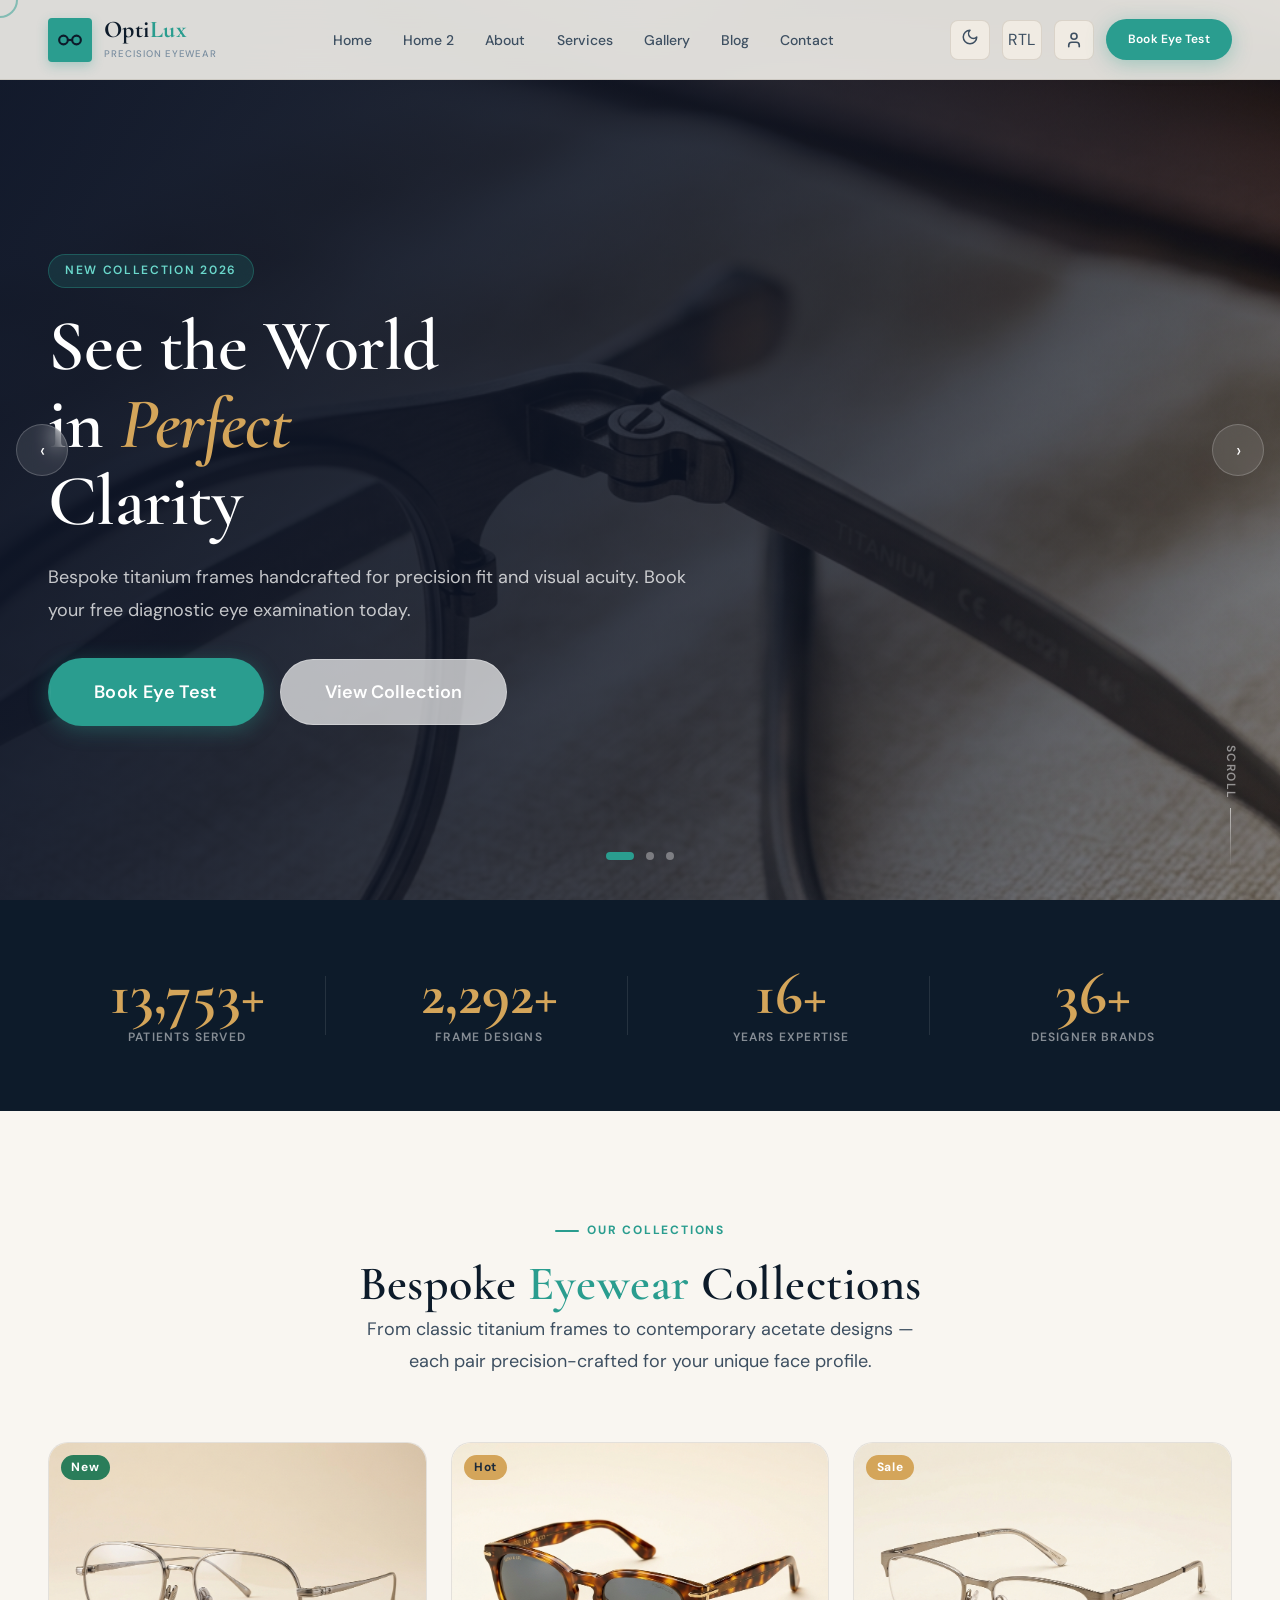
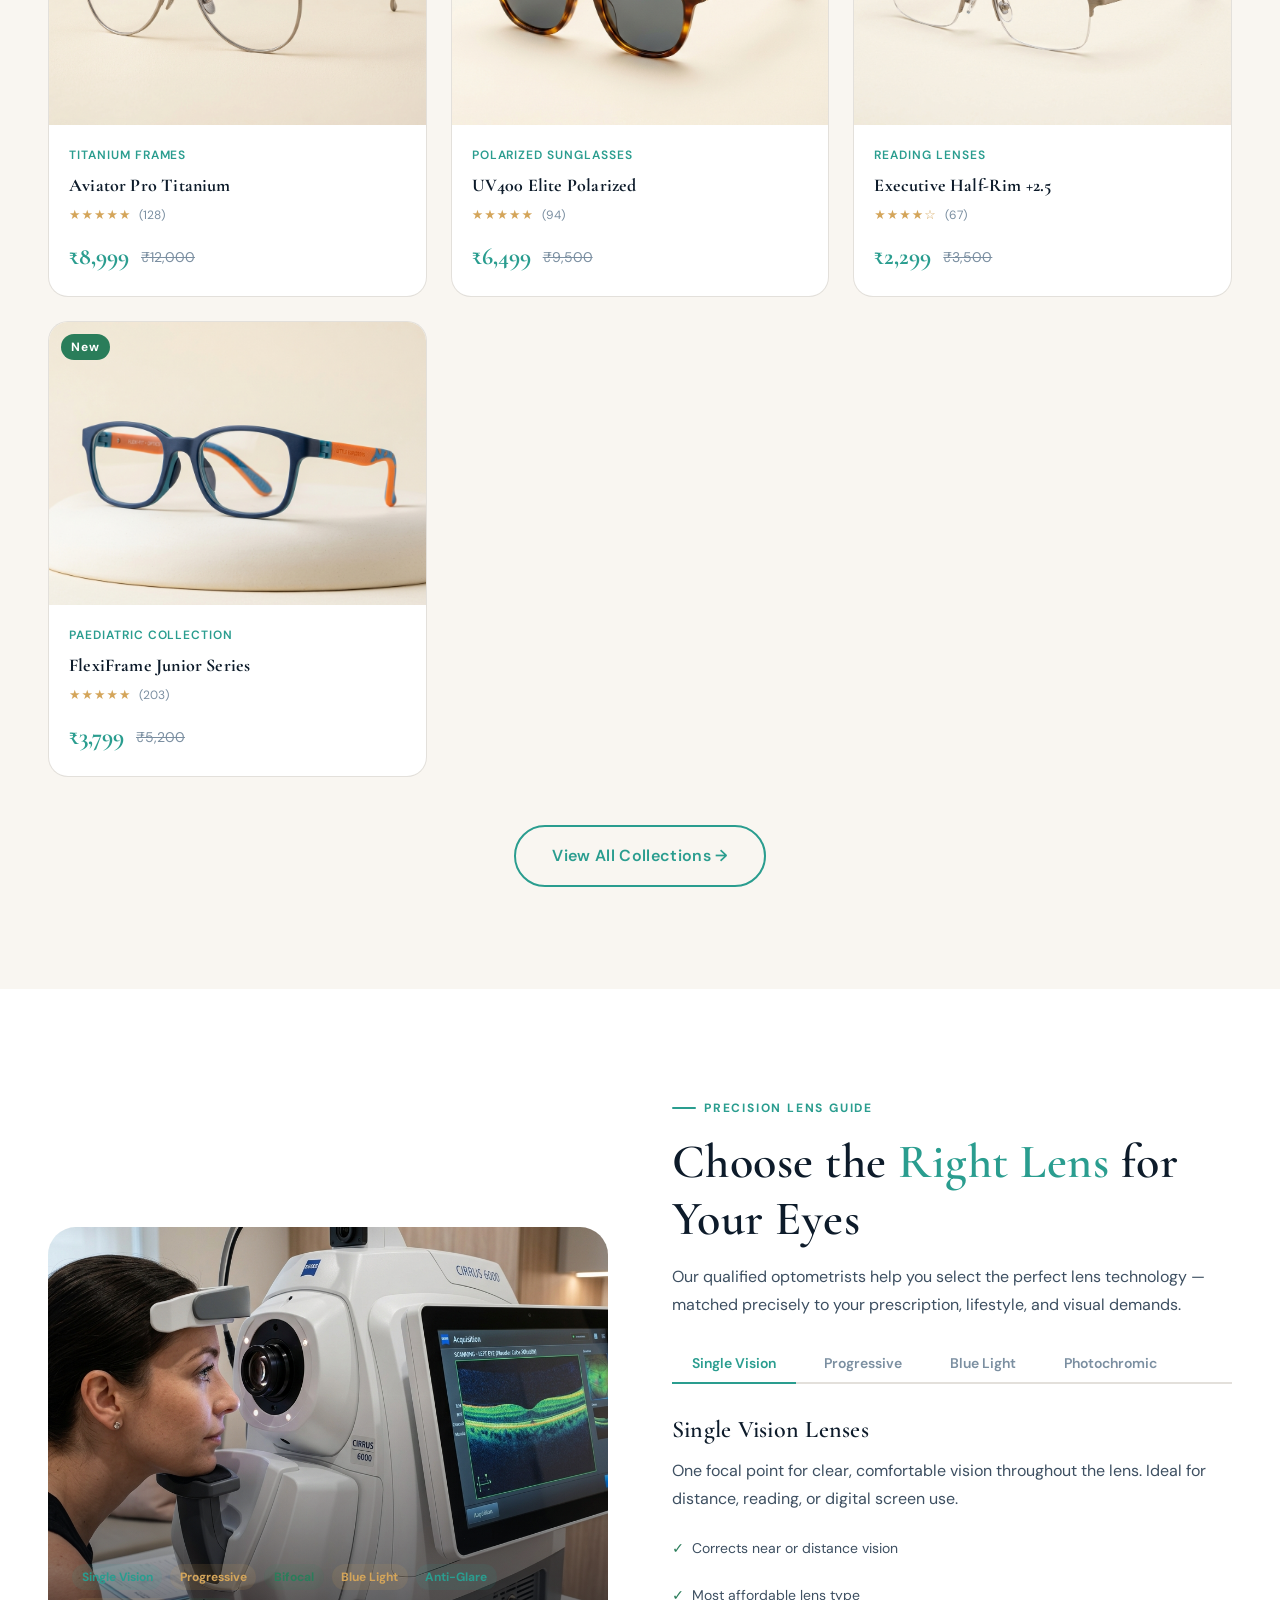
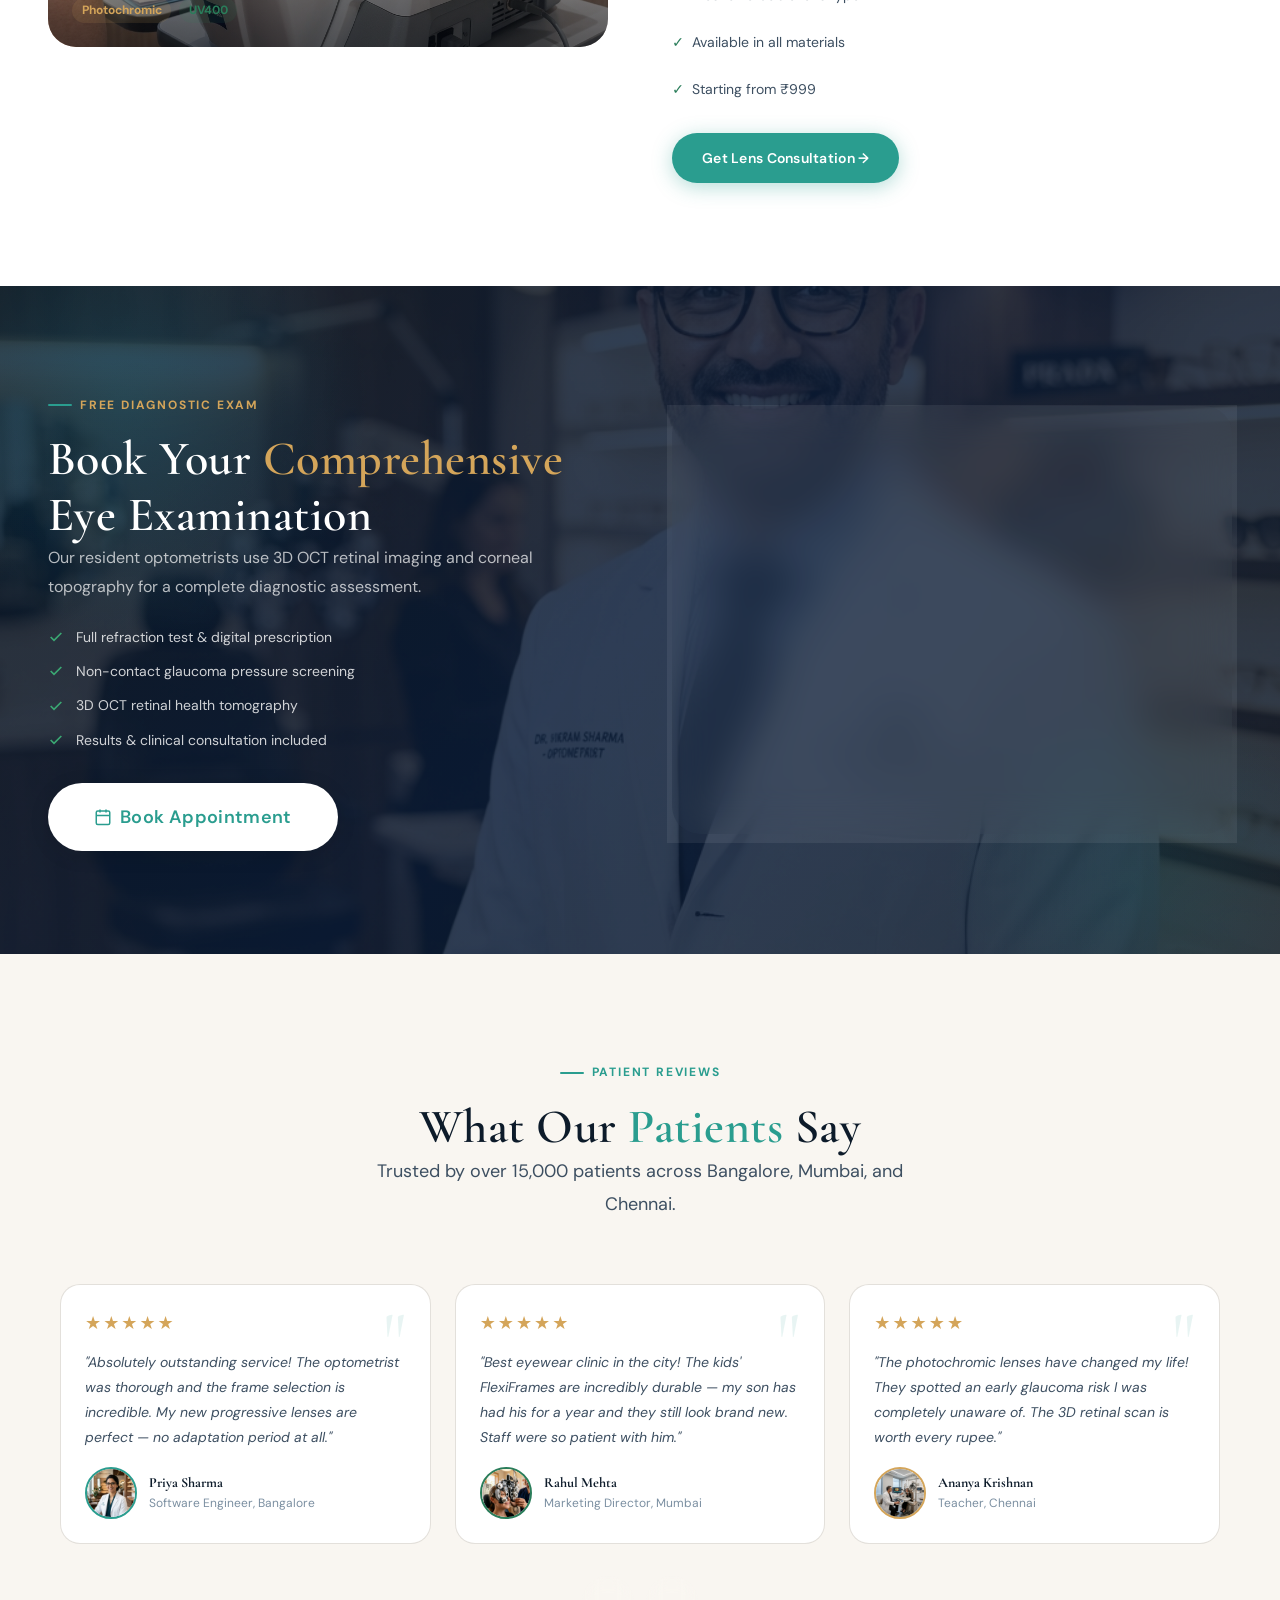
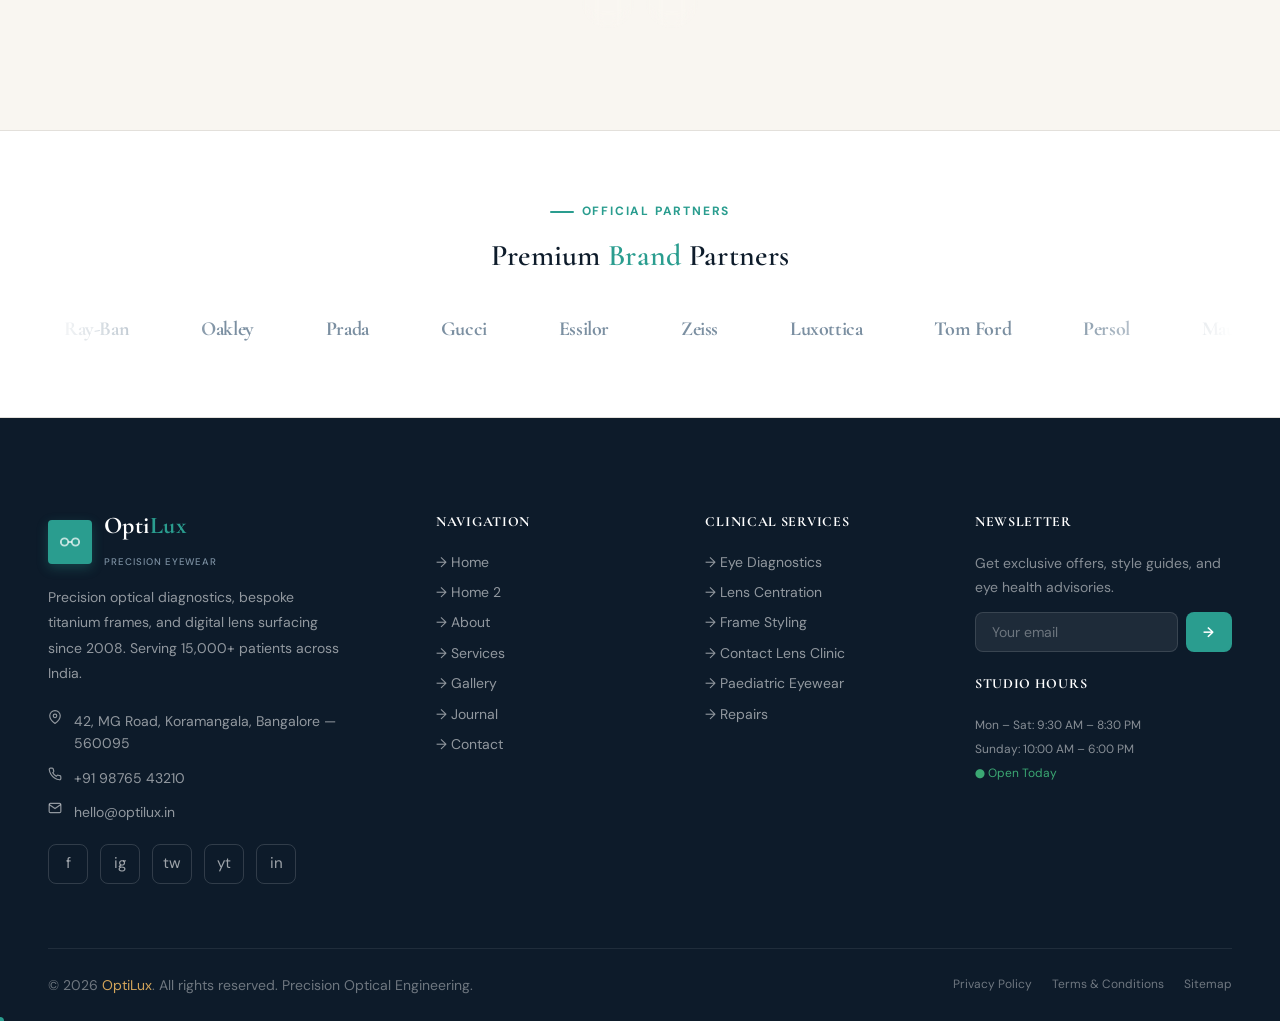
==== commit f5a6e8d5: "navbar" ====
--- a/index.html
+++ b/index.html
@@ -41,29 +41,10 @@
       </a>
 
       <ul class="nav-links" role="list">
-        <li><a href="index.html" class="nav-link active">Home</a></li>
-        <li class="nav-item">
-          <a href="services.html" class="nav-link">Services <span class="nav-dropdown-arrow">▾</span></a>
-          <div class="nav-dropdown">
-            <a href="services.html#eye-test">
-              <svg width="14" height="14" viewBox="0 0 24 24" fill="none" stroke="currentColor" stroke-width="2"><path d="M1 12s4-8 11-8 11 8 11 8-4 8-11 8-11-8-11-8z"/><circle cx="12" cy="12" r="3"/></svg>
-              Eye Diagnostics
-            </a>
-            <a href="services.html#lens-guide">
-              <svg width="14" height="14" viewBox="0 0 24 24" fill="none" stroke="currentColor" stroke-width="2"><circle cx="11" cy="11" r="8"/><line x1="21" y1="21" x2="16.65" y2="16.65"/></svg>
-              Lens Centration Guide
-            </a>
-            <a href="services.html#frames">
-              <svg width="14" height="14" viewBox="0 0 24 24" fill="none" stroke="currentColor" stroke-width="2"><circle cx="6" cy="12" r="4"/><circle cx="18" cy="12" r="4"/><path d="M10 12h4"/></svg>
-              Frame Styling
-            </a>
-            <a href="services.html#contact-lenses">
-              <svg width="14" height="14" viewBox="0 0 24 24" fill="none" stroke="currentColor" stroke-width="2"><path d="M12 2a10 10 0 1 0 10 10A10 10 0 0 0 12 2zm0 14a4 4 0 1 1 4-4 4 4 0 0 1-4 4z"/></svg>
-              Contact Lens Clinic
-            </a>
-          </div>
-        </li>
+        <li><a href="index.html" class="nav-link">Home</a></li>
+        <li><a href="home2.html" class="nav-link">Home 2</a></li>
         <li><a href="about.html" class="nav-link">About</a></li>
+        <li><a href="services.html" class="nav-link">Services</a></li>
         <li><a href="gallery.html" class="nav-link">Gallery</a></li>
         <li><a href="blog.html" class="nav-link">Blog</a></li>
         <li><a href="contact.html" class="nav-link">Contact</a></li>
@@ -71,10 +52,22 @@
 
       <div class="nav-actions">
         <button class="nav-icon-btn" data-theme-toggle title="Toggle Dark Mode" aria-label="Toggle theme">
-          <span class="icon-moon"><svg width="18" height="18" viewBox="0 0 24 24" fill="none" stroke="currentColor" stroke-width="2"><path d="M21 12.79A9 9 0 1 1 11.21 3 7 7 0 0 0 21 12.79z"/></svg></span>
-          <span class="icon-sun" style="display:none"><svg width="18" height="18" viewBox="0 0 24 24" fill="none" stroke="currentColor" stroke-width="2"><circle cx="12" cy="12" r="5"/><line x1="12" y1="1" x2="12" y2="3"/><line x1="12" y1="21" x2="12" y2="23"/><line x1="4.22" y1="4.22" x2="5.64" y2="5.64"/><line x1="18.36" y1="18.36" x2="19.78" y2="19.78"/><line x1="1" y1="12" x2="3" y2="12"/><line x1="21" y1="12" x2="23" y2="12"/><line x1="4.22" y1="19.78" x2="5.64" y2="18.36"/><line x1="18.36" y1="5.64" x2="19.78" y2="4.22"/></svg></span>
+          <span class="icon-moon"><svg width="18" height="18" viewBox="0 0 24 24" fill="none" stroke="currentColor" stroke-width="2" stroke-linecap="round" stroke-linejoin="round"><path d="M12 3a6 6 0 0 0 9 9 9 9 0 1 1-9-9Z"/></svg></span>
+          <span class="icon-sun" style="display:none"><svg width="18" height="18" viewBox="0 0 24 24" fill="none" stroke="currentColor" stroke-width="2" stroke-linecap="round" stroke-linejoin="round"><circle cx="12" cy="12" r="4"/><path d="M12 2v2"/><path d="M12 20v2"/><path d="m4.93 4.93 1.41 1.41"/><path d="m17.66 17.66 1.41 1.41"/><path d="M2 12h2"/><path d="M20 12h2"/><path d="m6.34 17.66-1.41 1.41"/><path d="m19.07 4.93-1.41 1.41"/></svg></span>
         </button>
         <button class="nav-icon-btn" data-rtl-toggle title="Toggle RTL" aria-label="Toggle RTL">RTL</button>
+        <div class="profile-dropdown-container">
+          <button class="nav-icon-btn" id="profile-btn" aria-label="Profile" aria-haspopup="true" aria-expanded="false">
+            <svg width="18" height="18" viewBox="0 0 24 24" fill="none" stroke="currentColor" stroke-width="2.2" stroke-linecap="round" stroke-linejoin="round">
+              <path d="M19 21v-2a4 4 0 0 0-4-4H9a4 4 0 0 0-4 4v2" />
+              <circle cx="12" cy="7" r="4" />
+            </svg>
+          </button>
+          <div class="profile-dropdown" id="profile-dropdown" aria-hidden="true">
+            <a href="login.html">Login</a>
+            <a href="signup.html">Signup</a>
+          </div>
+        </div>
         <a href="contact.html" class="btn btn-primary btn-sm nav-cta">Book Eye Test</a>
         <button class="hamburger" id="hamburger" aria-label="Open menu" aria-expanded="false">
           <span></span><span></span><span></span>
@@ -86,12 +79,14 @@
   <!-- Mobile Menu -->
   <div class="mobile-menu" id="mobile-menu" aria-hidden="true">
     <a href="index.html" class="mobile-nav-link">Home</a>
+    <a href="home2.html" class="mobile-nav-link">Home 2</a>
+    <a href="about.html" class="mobile-nav-link">About</a>
     <a href="services.html" class="mobile-nav-link">Services</a>
-    <a href="about.html" class="mobile-nav-link">About</a>
     <a href="gallery.html" class="mobile-nav-link">Gallery</a>
     <a href="blog.html" class="mobile-nav-link">Blog</a>
     <a href="contact.html" class="mobile-nav-link">Contact</a>
-    <a href="login.html" class="mobile-nav-link">Sign In</a>
+    <a href="login.html" class="mobile-nav-link">Login</a>
+    <a href="signup.html" class="mobile-nav-link">Signup</a>
   </div>
 
   <!-- ═══ SECTION 1: HERO SLIDER ═══ -->
--- a/assets/css/style.css
+++ b/assets/css/style.css
@@ -740,6 +740,65 @@
   transform: scale(1.05);
 }
 
+.nav-icon-btn span {
+  display: inline-flex;
+  align-items: center;
+  justify-content: center;
+}
+
+/* Profile Dropdown */
+.profile-dropdown-container {
+  position: relative;
+  display: inline-flex;
+}
+
+.profile-dropdown {
+  position: absolute;
+  top: calc(100% + 12px);
+  right: 0;
+  min-width: 140px;
+  background: var(--bg-secondary);
+  border: 1px solid var(--border-color);
+  border-radius: var(--radius-lg);
+  box-shadow: var(--shadow-xl);
+  padding: var(--space-2);
+  opacity: 0;
+  visibility: hidden;
+  transform: translateY(-8px);
+  transition: var(--transition-base);
+  z-index: 1001;
+  backdrop-filter: blur(20px);
+  -webkit-backdrop-filter: blur(20px);
+}
+
+.profile-dropdown.open {
+  opacity: 1;
+  visibility: visible;
+  transform: translateY(0);
+}
+
+.profile-dropdown a {
+  display: block;
+  padding: 0.6rem 1rem;
+  font-size: var(--text-sm);
+  font-weight: 500;
+  color: var(--text-secondary);
+  border-radius: var(--radius-md);
+  transition: var(--transition-fast);
+  text-decoration: none;
+}
+
+.profile-dropdown a:hover {
+  background: rgba(42, 157, 143, 0.07);
+  color: var(--sapphire);
+}
+
+/* RTL Mode Support for Profile Dropdown */
+[dir="rtl"] .profile-dropdown {
+  right: auto;
+  left: 0;
+}
+
 .nav-cta {
   padding: 0.55rem 1.25rem;
 }
--- a/assets/css/responsive.css
+++ b/assets/css/responsive.css
@@ -50,7 +50,8 @@
   .countdown { gap: var(--space-2); }
   .countdown-unit { min-width: 64px; padding: var(--space-3); }
   .countdown-sep { display: none; }
-  .nav-actions .nav-icon-btn { display: none; }
+  .nav-actions .nav-icon-btn,
+  .nav-actions .profile-dropdown-container { display: none; }
   .nav-actions .nav-icon-btn:last-of-type { display: flex; }
   .cursor-dot, .cursor-ring { display: none; }
   .process-steps { display: grid !important; grid-template-columns: repeat(2, 1fr); gap: var(--space-6); }
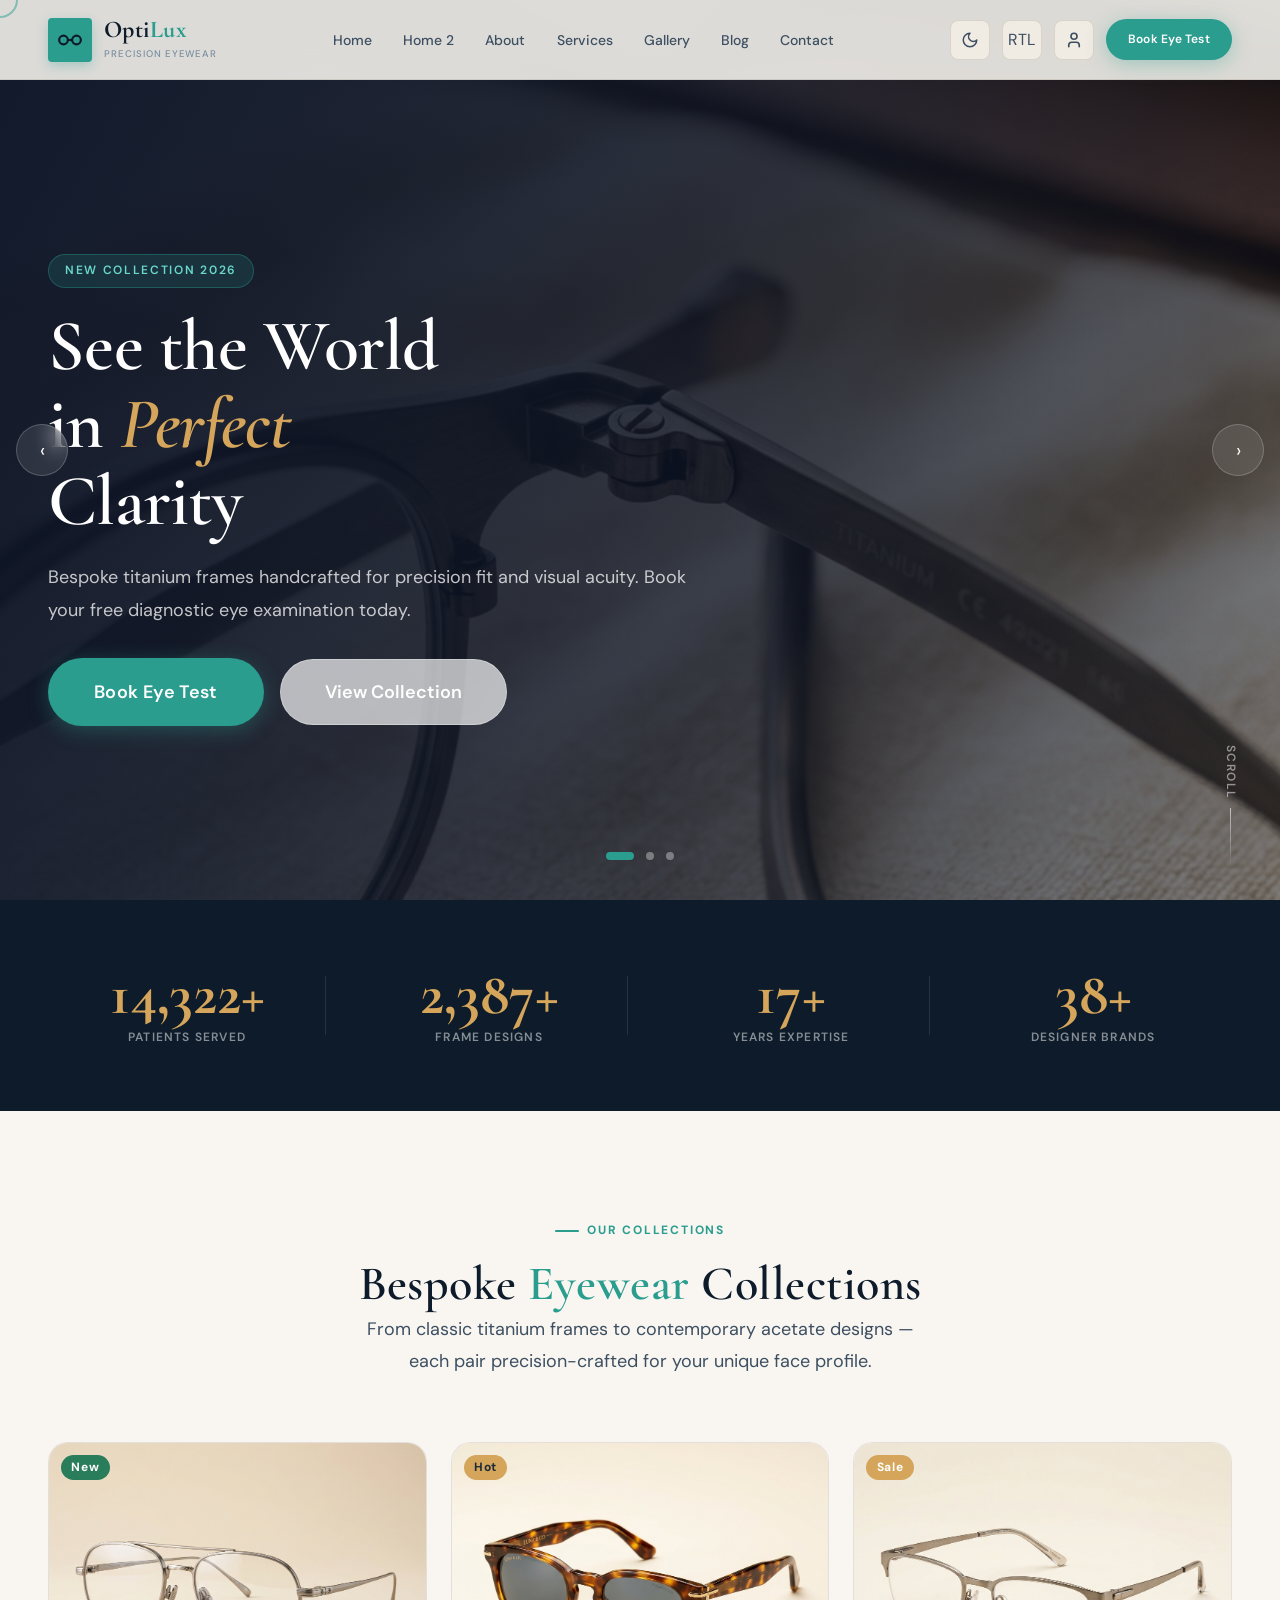
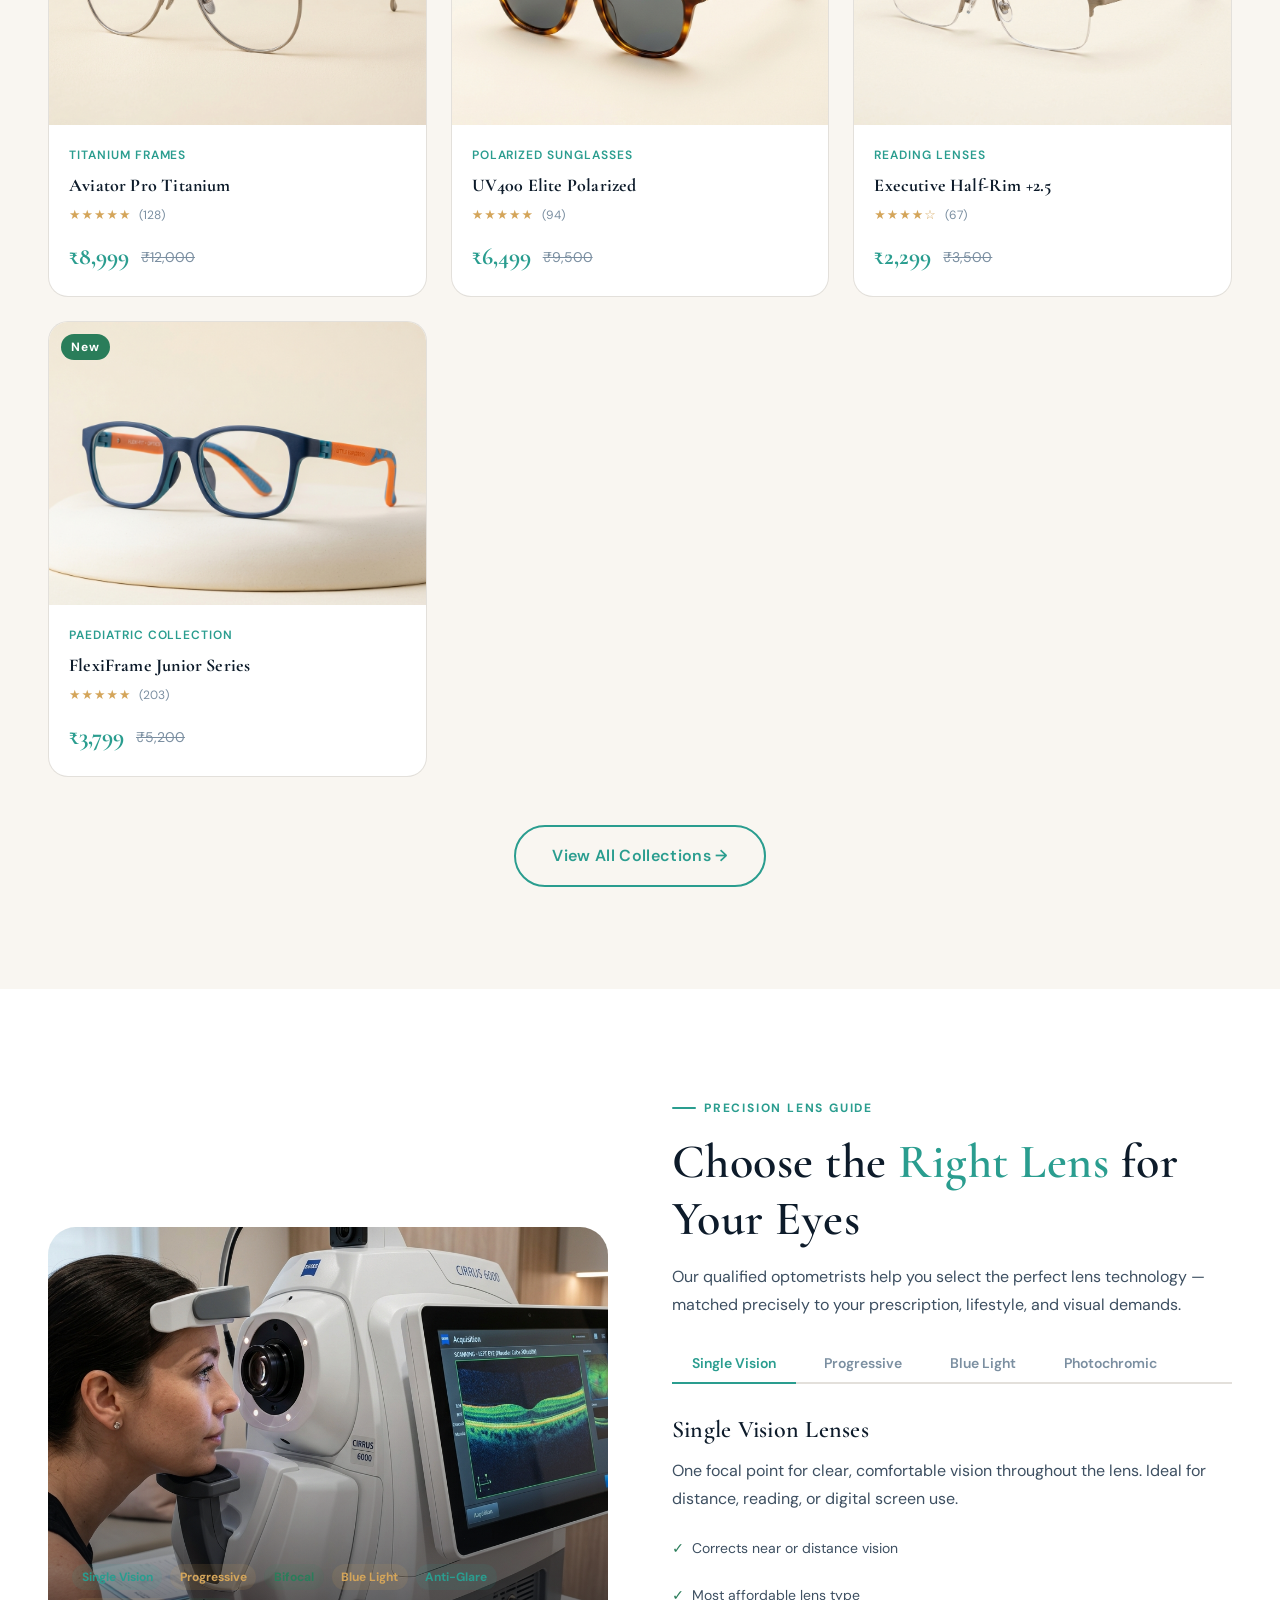
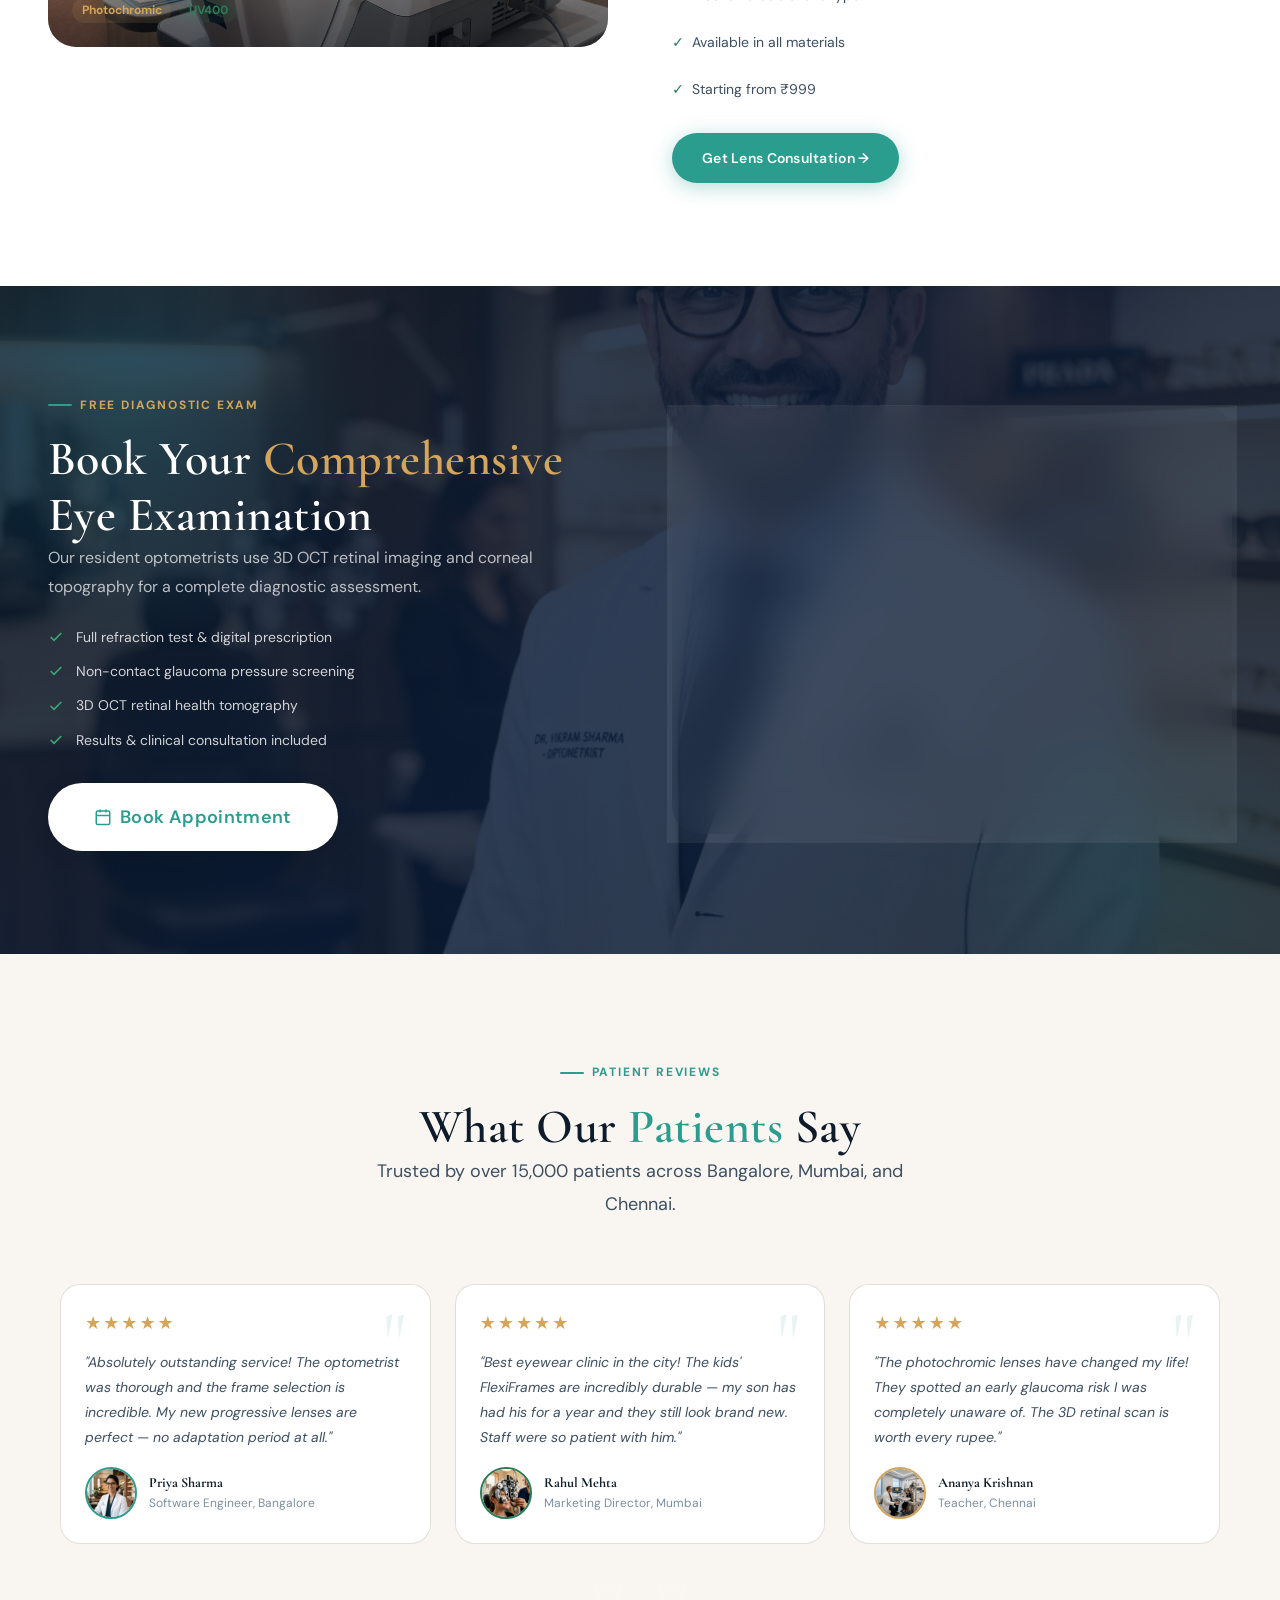
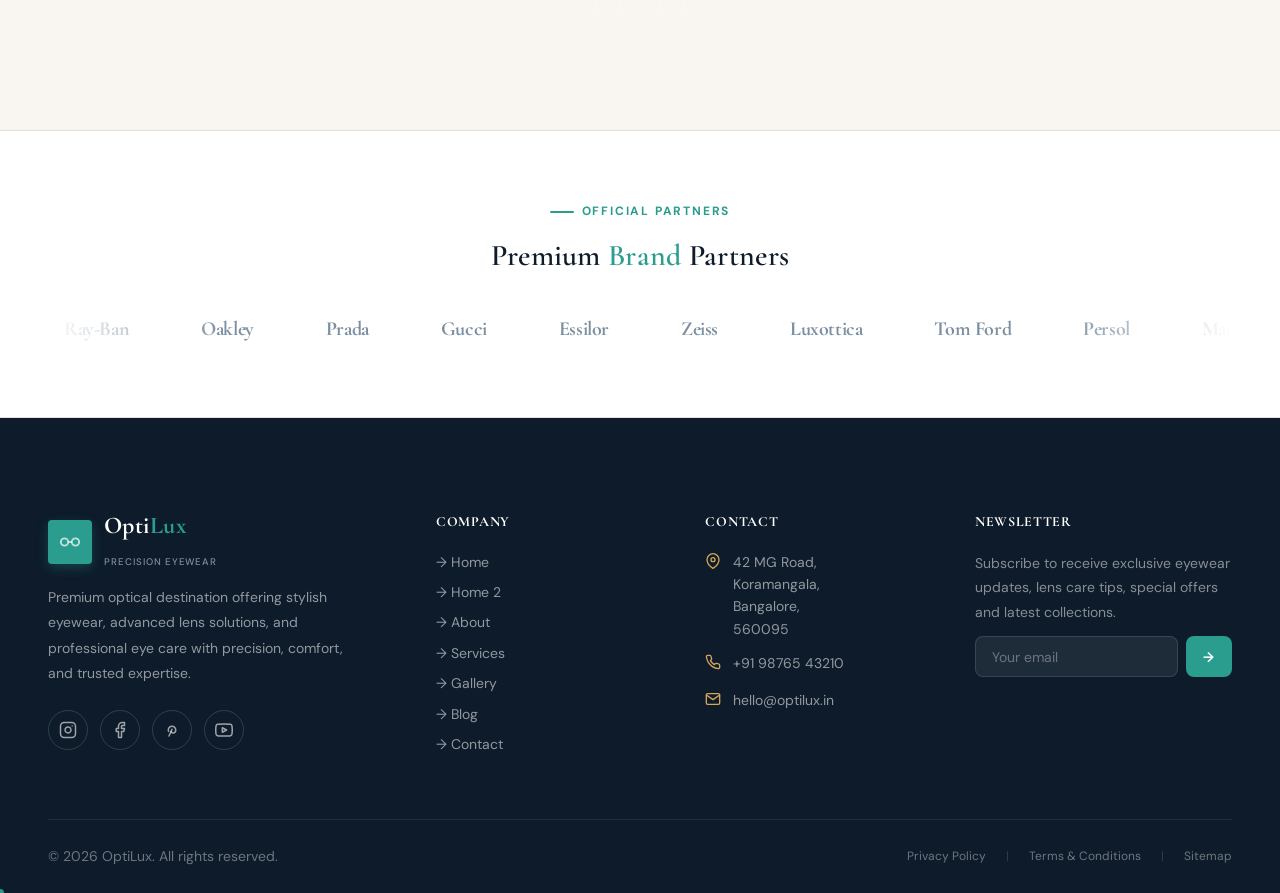
==== commit 0efdf4b7: "footer and auth pages" ====
--- a/index.html
+++ b/index.html
@@ -564,85 +564,96 @@
     <div class="container">
       <div class="footer-main">
         <div class="footer-brand">
-          <a href="index.html" class="nav-logo" style="margin-bottom:var(--space-4);display:inline-flex">
+          <a href="index.html" class="nav-logo" style="margin-bottom:var(--space-4);display:inline-flex" aria-label="OptiLux Home">
             <div class="nav-logo-icon">
               <svg width="22" height="22" viewBox="0 0 24 24" fill="none" stroke="currentColor" stroke-width="2"><circle cx="6" cy="12" r="4"/><circle cx="18" cy="12" r="4"/><path d="M10 12h4"/><path d="M2 12h0.5"/><path d="M21.5 12h0.5"/></svg>
             </div>
             <div>
-              <span class="nav-logo-text">Opti<span>Lux</span></span>
+              <span class="nav-logo-text" style="color:#fff">Opti<span>Lux</span></span>
               <span class="nav-logo-sub">Precision Eyewear</span>
             </div>
           </a>
-          <p>Precision optical diagnostics, bespoke titanium frames, and digital lens surfacing since 2008. Serving 15,000+ patients across India.</p>
-          <div class="footer-contact-item">
-            <svg width="14" height="14" viewBox="0 0 24 24" fill="none" stroke="currentColor" stroke-width="2" style="flex-shrink:0"><path d="M21 10c0 7-9 13-9 13s-9-6-9-13a9 9 0 0 1 18 0z"/><circle cx="12" cy="10" r="3"/></svg>
-            42, MG Road, Koramangala, Bangalore — 560095
-          </div>
-          <div class="footer-contact-item">
-            <svg width="14" height="14" viewBox="0 0 24 24" fill="none" stroke="currentColor" stroke-width="2" style="flex-shrink:0"><path d="M22 16.92v3a2 2 0 0 1-2.18 2 19.79 19.79 0 0 1-8.63-3.07 19.5 19.5 0 0 1-6-6 19.79 19.79 0 0 1-3.07-8.67A2 2 0 0 1 4.11 2h3a2 2 0 0 1 2 1.72 12.84 12.84 0 0 0 .7 2.81 2 2 0 0 1-.45 2.11L8.09 9.91a16 16 0 0 0 6 6l1.27-1.27a2 2 0 0 1 2.11-.45 12.84 12.84 0 0 0 2.81.7A2 2 0 0 1 22 16.92z"/></svg>
-            +91 98765 43210
-          </div>
-          <div class="footer-contact-item">
-            <svg width="14" height="14" viewBox="0 0 24 24" fill="none" stroke="currentColor" stroke-width="2" style="flex-shrink:0"><path d="M4 4h16c1.1 0 2 .9 2 2v12c0 1.1-.9 2-2 2H4c-1.1 0-2-.9-2-2V6c0-1.1.9-2 2-2z"/><polyline points="22,6 12,13 2,6"/></svg>
-            hello@optilux.in
-          </div>
+          <p>Premium optical destination offering stylish eyewear, advanced lens solutions, and professional eye care with precision, comfort, and trusted expertise.</p>
           <div class="footer-socials" style="margin-top:var(--space-5)">
-            <a href="#" class="social-icon" aria-label="Facebook">f</a>
-            <a href="#" class="social-icon" aria-label="Instagram">ig</a>
-            <a href="#" class="social-icon" aria-label="Twitter">tw</a>
-            <a href="#" class="social-icon" aria-label="YouTube">yt</a>
-            <a href="#" class="social-icon" aria-label="LinkedIn">in</a>
+            <a href="https://instagram.com" target="_blank" rel="noopener noreferrer" class="social-icon" aria-label="Instagram">
+              <svg width="18" height="18" viewBox="0 0 24 24" fill="none" stroke="currentColor" stroke-width="2" stroke-linecap="round" stroke-linejoin="round">
+                <rect x="2" y="2" width="20" height="20" rx="5" ry="5"></rect>
+                <path d="M16 11.37A4 4 0 1 1 12.63 8 4 4 0 0 1 16 11.37z"></path>
+                <line x1="17.5" y1="6.5" x2="17.51" y2="6.5"></line>
+              </svg>
+            </a>
+            <a href="https://facebook.com" target="_blank" rel="noopener noreferrer" class="social-icon" aria-label="Facebook">
+              <svg width="18" height="18" viewBox="0 0 24 24" fill="none" stroke="currentColor" stroke-width="2" stroke-linecap="round" stroke-linejoin="round">
+                <path d="M18 2h-3a5 5 0 0 0-5 5v3H7v4h3v8h4v-8h3l1-4h-4V7a1 1 0 0 1 1-1h3z"></path>
+              </svg>
+            </a>
+            <a href="https://pinterest.com" target="_blank" rel="noopener noreferrer" class="social-icon" aria-label="Pinterest">
+              <svg width="18" height="18" viewBox="0 0 24 24" fill="none" stroke="currentColor" stroke-width="2" stroke-linecap="round" stroke-linejoin="round">
+                <path d="M8 20l4 -9" />
+                <path d="M10.7 14c.437 1.263 1.43 2 2.55 2c2.071 0 3.75 -1.554 3.75 -4a5 5 0 1 0 -9.7 1.7" />
+              </svg>
+            </a>
+            <a href="https://youtube.com" target="_blank" rel="noopener noreferrer" class="social-icon" aria-label="YouTube">
+              <svg width="18" height="18" viewBox="0 0 24 24" fill="none" stroke="currentColor" stroke-width="2" stroke-linecap="round" stroke-linejoin="round">
+                <path d="M22.54 6.42a2.78 2.78 0 0 0-1.95-1.96C18.88 4 12 4 12 4s-6.88 0-8.59.46a2.78 2.78 0 0 0-1.95 1.96A29 29 0 0 0 1 12a29 29 0 0 0 .46 5.58 2.78 2.78 0 0 0 1.95 1.96C5.12 20 12 20 12 20s6.88 0 8.59-.46a2.78 2.78 0 0 0 1.95-1.96A29 29 0 0 0 23 12a29 29 0 0 0-.46-5.58z"></path>
+                <polygon points="9.75 15.02 15.5 12 9.75 8.98 9.75 15.02"></polygon>
+              </svg>
+            </a>
           </div>
         </div>
 
         <div class="footer-col">
-          <h4>Navigation</h4>
+          <h4>Company</h4>
           <ul class="footer-links">
             <li><a href="index.html" class="footer-link">→ Home</a></li>
             <li><a href="home2.html" class="footer-link">→ Home 2</a></li>
             <li><a href="about.html" class="footer-link">→ About</a></li>
             <li><a href="services.html" class="footer-link">→ Services</a></li>
             <li><a href="gallery.html" class="footer-link">→ Gallery</a></li>
-            <li><a href="blog.html" class="footer-link">→ Journal</a></li>
+            <li><a href="blog.html" class="footer-link">→ Blog</a></li>
             <li><a href="contact.html" class="footer-link">→ Contact</a></li>
           </ul>
         </div>
 
         <div class="footer-col">
-          <h4>Clinical Services</h4>
-          <ul class="footer-links">
-            <li><a href="services.html" class="footer-link">→ Eye Diagnostics</a></li>
-            <li><a href="services.html" class="footer-link">→ Lens Centration</a></li>
-            <li><a href="services.html" class="footer-link">→ Frame Styling</a></li>
-            <li><a href="services.html" class="footer-link">→ Contact Lens Clinic</a></li>
-            <li><a href="services.html" class="footer-link">→ Paediatric Eyewear</a></li>
-            <li><a href="services.html" class="footer-link">→ Repairs</a></li>
-          </ul>
+          <h4>Contact</h4>
+          <div class="footer-contact-item">
+            <span class="footer-contact-icon">
+              <svg width="16" height="16" viewBox="0 0 24 24" fill="none" stroke="currentColor" stroke-width="2" stroke-linecap="round" stroke-linejoin="round"><path d="M21 10c0 7-9 13-9 13s-9-6-9-13a9 9 0 0 1 18 0z"/><circle cx="12" cy="10" r="3"/></svg>
+            </span>
+            <span>42 MG Road,<br>Koramangala,<br>Bangalore,<br>560095</span>
+          </div>
+          <div class="footer-contact-item">
+            <span class="footer-contact-icon">
+              <svg width="16" height="16" viewBox="0 0 24 24" fill="none" stroke="currentColor" stroke-width="2" stroke-linecap="round" stroke-linejoin="round"><path d="M22 16.92v3a2 2 0 0 1-2.18 2 19.79 19.79 0 0 1-8.63-3.07 19.5 19.5 0 0 1-6-6 19.79 19.79 0 0 1-3.07-8.67A2 2 0 0 1 4.11 2h3a2 2 0 0 1 2 1.72 12.84 12.84 0 0 0 .7 2.81 2 2 0 0 1-.45 2.11L8.09 9.91a16 16 0 0 0 6 6l1.27-1.27a2 2 0 0 1 2.11-.45 12.84 12.84 0 0 0 2.81.7A2 2 0 0 1 22 16.92z"/></svg>
+            </span>
+            <a href="tel:+919876543210" style="color:inherit;text-decoration:none">+91 98765 43210</a>
+          </div>
+          <div class="footer-contact-item">
+            <span class="footer-contact-icon">
+              <svg width="16" height="16" viewBox="0 0 24 24" fill="none" stroke="currentColor" stroke-width="2" stroke-linecap="round" stroke-linejoin="round"><path d="M4 4h16c1.1 0 2 .9 2 2v12c0 1.1-.9 2-2 2H4c-1.1 0-2-.9-2-2V6c0-1.1.9-2 2-2z"/><polyline points="22,6 12,13 2,6"/></svg>
+            </span>
+            <a href="mailto:hello@optilux.in" style="color:inherit;text-decoration:none">hello@optilux.in</a>
+          </div>
         </div>
 
         <div class="footer-col">
           <h4>Newsletter</h4>
-          <p style="font-size:var(--text-sm);color:rgba(255,255,255,0.5);margin-bottom:var(--space-3)">Get exclusive offers, style guides, and eye health advisories.</p>
+          <p style="font-size:var(--text-sm);color:rgba(255,255,255,0.5);margin-bottom:var(--space-3)">Subscribe to receive exclusive eyewear updates, lens care tips, special offers and latest collections.</p>
           <form class="footer-newsletter" data-form="newsletter">
             <input type="email" placeholder="Your email" data-validate="required,email" aria-label="Newsletter email" />
             <button type="submit">→</button>
           </form>
-          <div style="margin-top:var(--space-6)">
-            <h4>Studio Hours</h4>
-            <p style="font-size:var(--text-xs);color:rgba(255,255,255,0.5);line-height:2">
-              Mon – Sat: 9:30 AM – 8:30 PM<br>
-              Sunday: 10:00 AM – 6:00 PM<br>
-              <span style="color:var(--emerald-light)">● Open Today</span>
-            </p>
-          </div>
         </div>
       </div>
 
       <div class="footer-bottom">
-        <p class="footer-copy">© 2026 <a href="index.html">OptiLux</a>. All rights reserved. Precision Optical Engineering.</p>
+        <p class="footer-copy">© 2026 OptiLux. All rights reserved.</p>
         <div class="footer-bottom-links">
           <a href="privacy-policy.html">Privacy Policy</a>
+          <span>|</span>
           <a href="terms.html">Terms &amp; Conditions</a>
+          <span>|</span>
           <a href="sitemap.html">Sitemap</a>
         </div>
       </div>
--- a/assets/css/style.css
+++ b/assets/css/style.css
@@ -744,6 +744,17 @@
   display: inline-flex;
   align-items: center;
   justify-content: center;
+  line-height: 0;
+}
+
+.nav-icon-btn span svg {
+  display: block;
+}
+
+/* Force flex display for theme toggles when shown by JS */
+.nav-icon-btn span[style*="display: block"],
+.nav-icon-btn span[style*="display:block"] {
+  display: inline-flex !important;
 }
 
 /* Profile Dropdown */
@@ -2285,7 +2296,7 @@
 .social-icon {
   width: 40px;
   height: 40px;
-  border-radius: var(--radius-md);
+  border-radius: var(--radius-full);
   border: 1px solid rgba(255, 255, 255, 0.15);
   display: flex;
   align-items: center;
@@ -2300,6 +2311,12 @@
   border-color: var(--sapphire);
   color: #fff;
   transform: translateY(-3px);
+}
+
+.footer-bottom-links span {
+  color: rgba(255, 255, 255, 0.15);
+  font-size: var(--text-xs);
+  user-select: none;
 }
 
 .footer-col h4 {
@@ -2811,7 +2828,7 @@
 .back-to-top {
   position: fixed;
   bottom: 2rem;
-  left: 2rem;
+  right: 2rem;
   width: 48px;
   height: 48px;
   border-radius: var(--radius-full);
@@ -2840,6 +2857,11 @@
 .back-to-top:hover {
   transform: translateY(-4px);
   box-shadow: 0 8px 24px rgba(42, 157, 143, 0.5);
+}
+
+[dir="rtl"] .back-to-top {
+  right: auto;
+  left: 2rem;
 }
 
 /* ═══════════════════════════════════════════════
--- a/assets/css/responsive.css
+++ b/assets/css/responsive.css
@@ -67,7 +67,8 @@
   .btn-group .btn { justify-content: center; }
   .toast-container { right: 1rem; left: 1rem; }
   .toast { min-width: auto; width: 100%; }
-  .back-to-top { left: 1rem; bottom: 1rem; }
+  .back-to-top { right: 1rem; left: auto; bottom: 1rem; }
+  [dir="rtl"] .back-to-top { right: auto; left: 1rem; }
   .countdown { flex-wrap: wrap; justify-content: center; }
 }
 
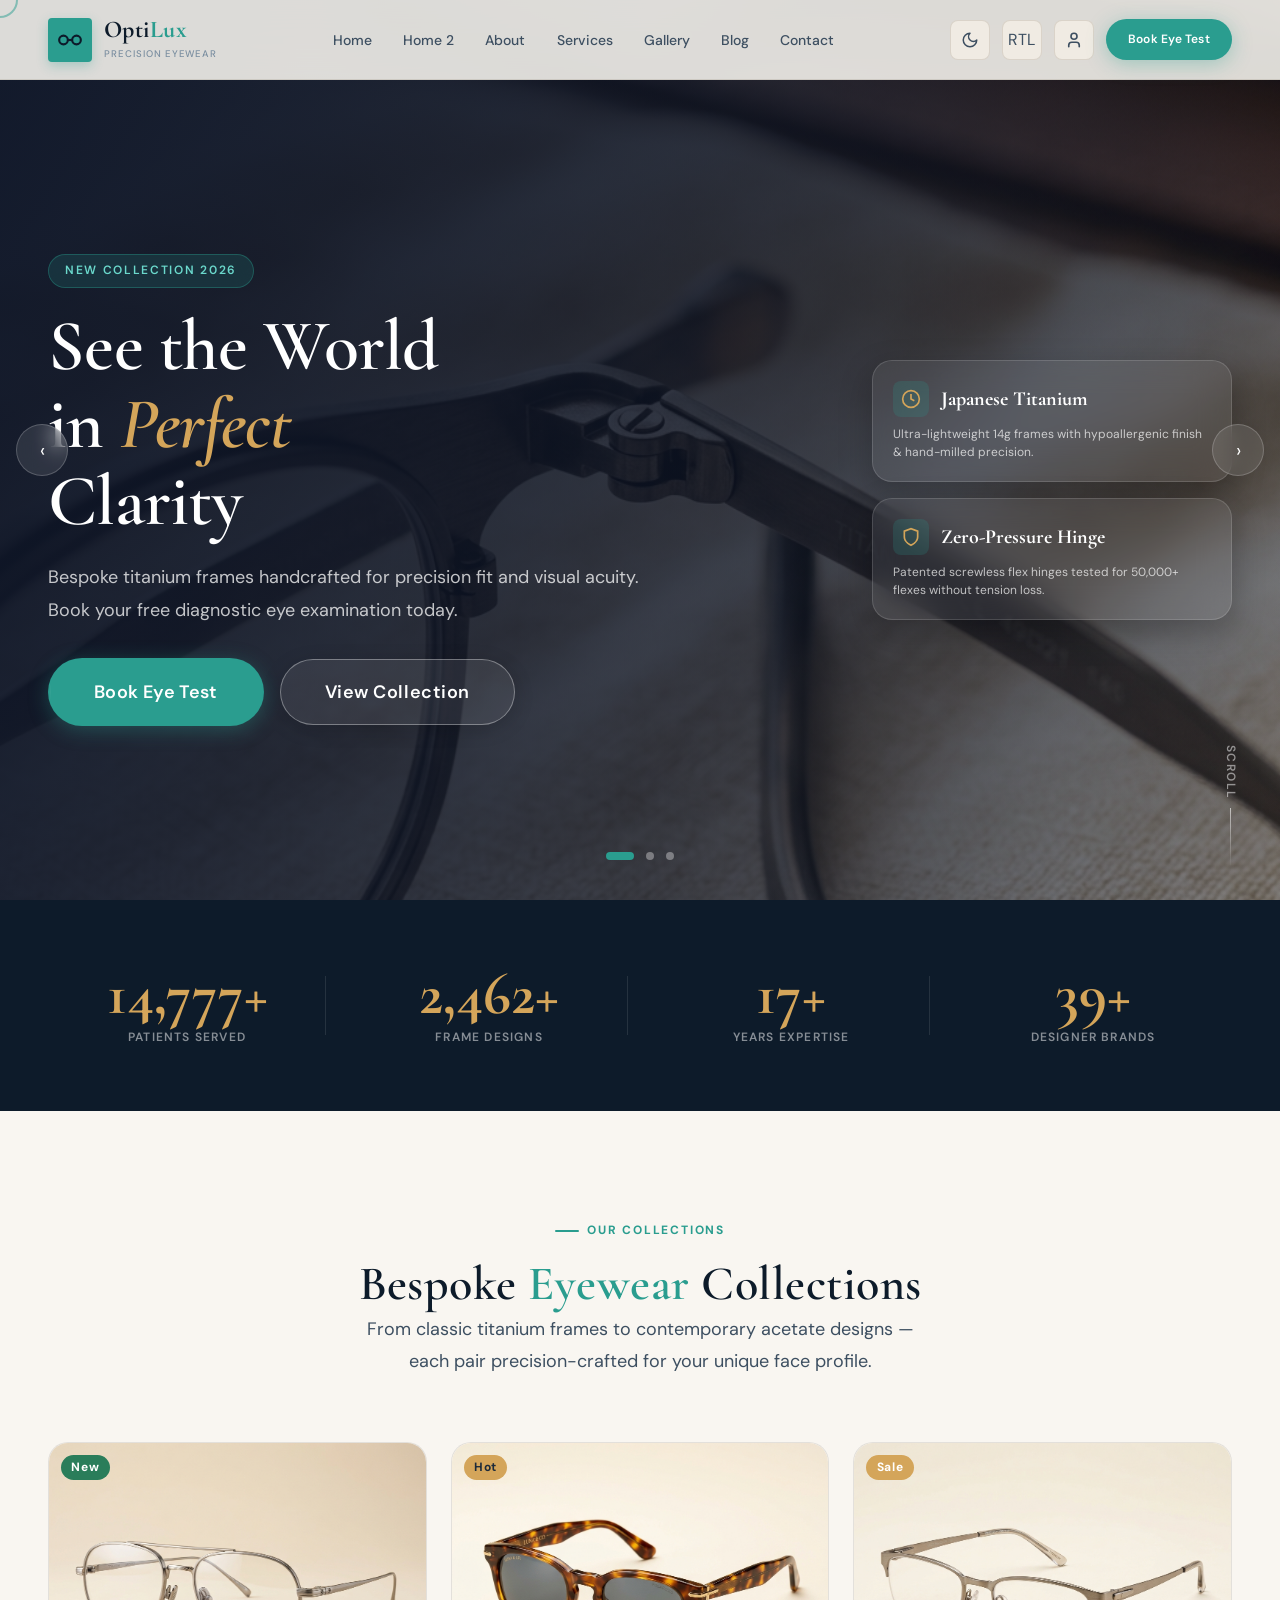
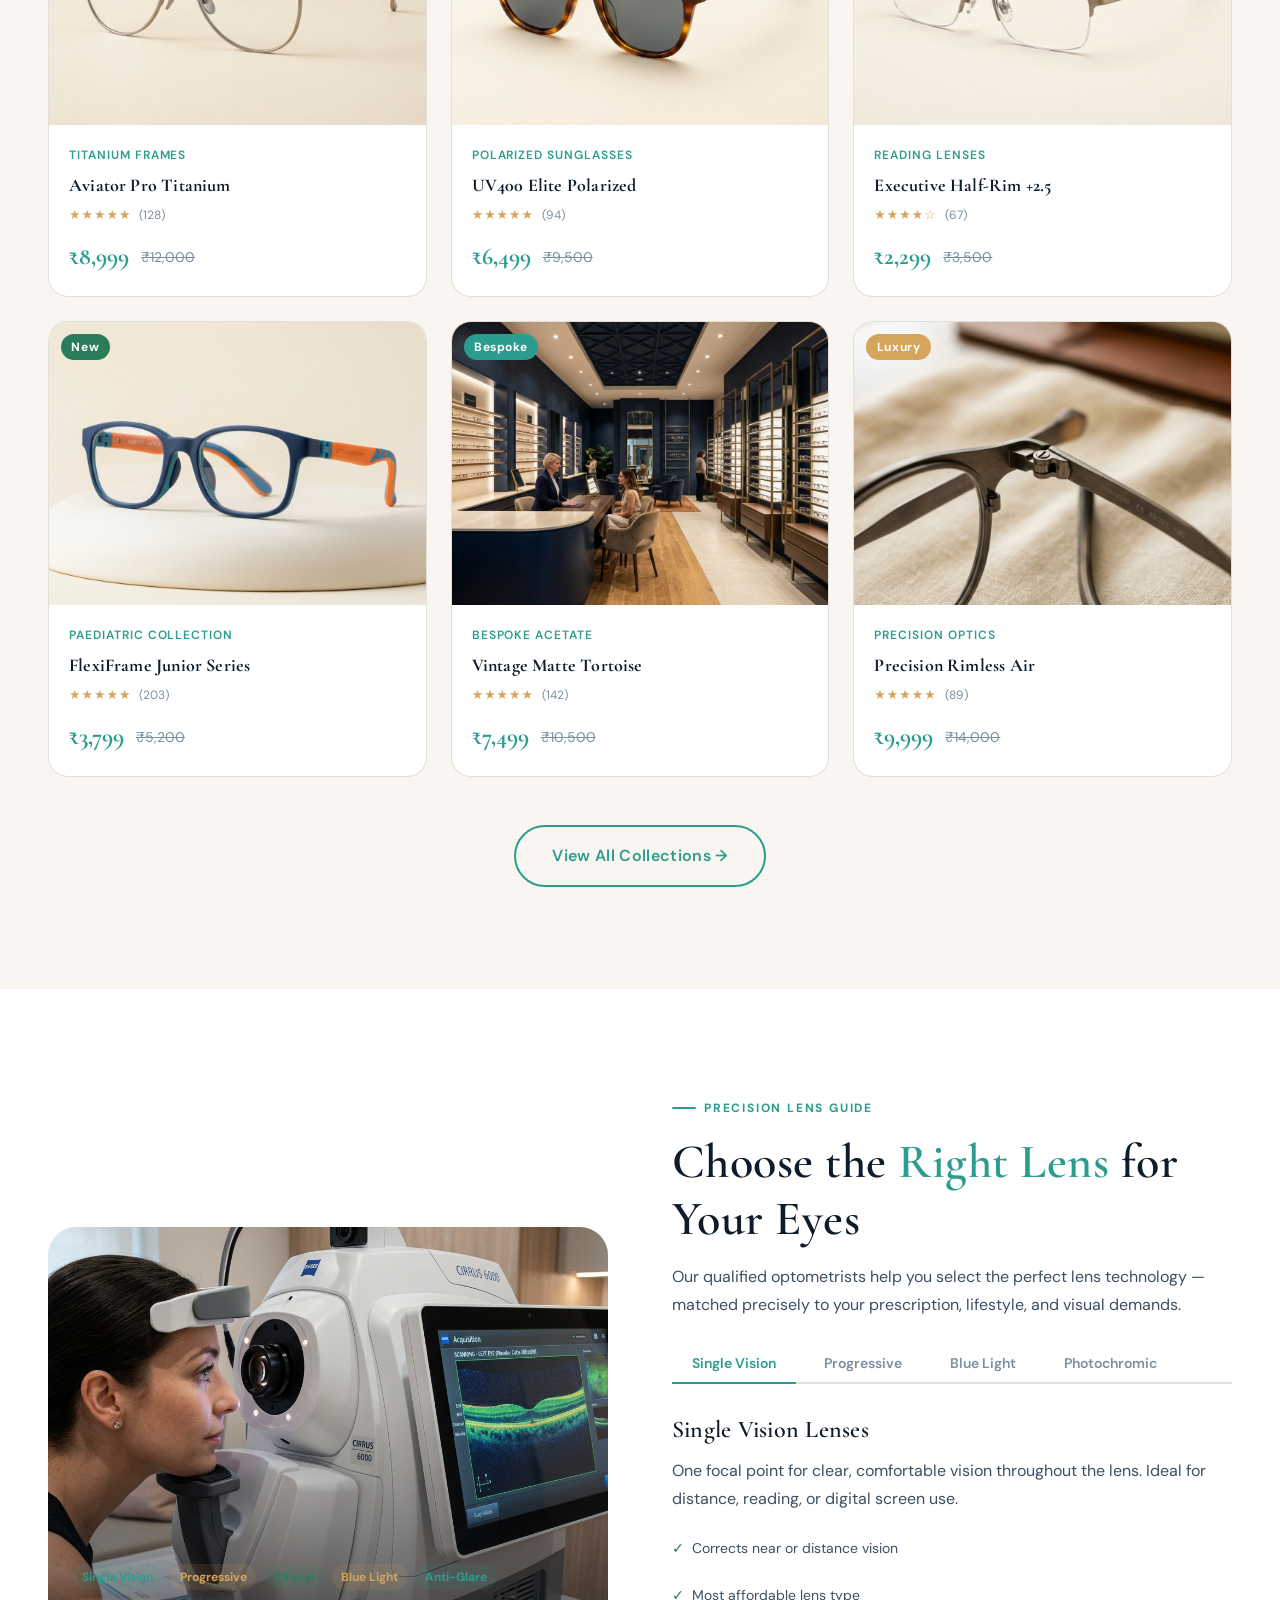
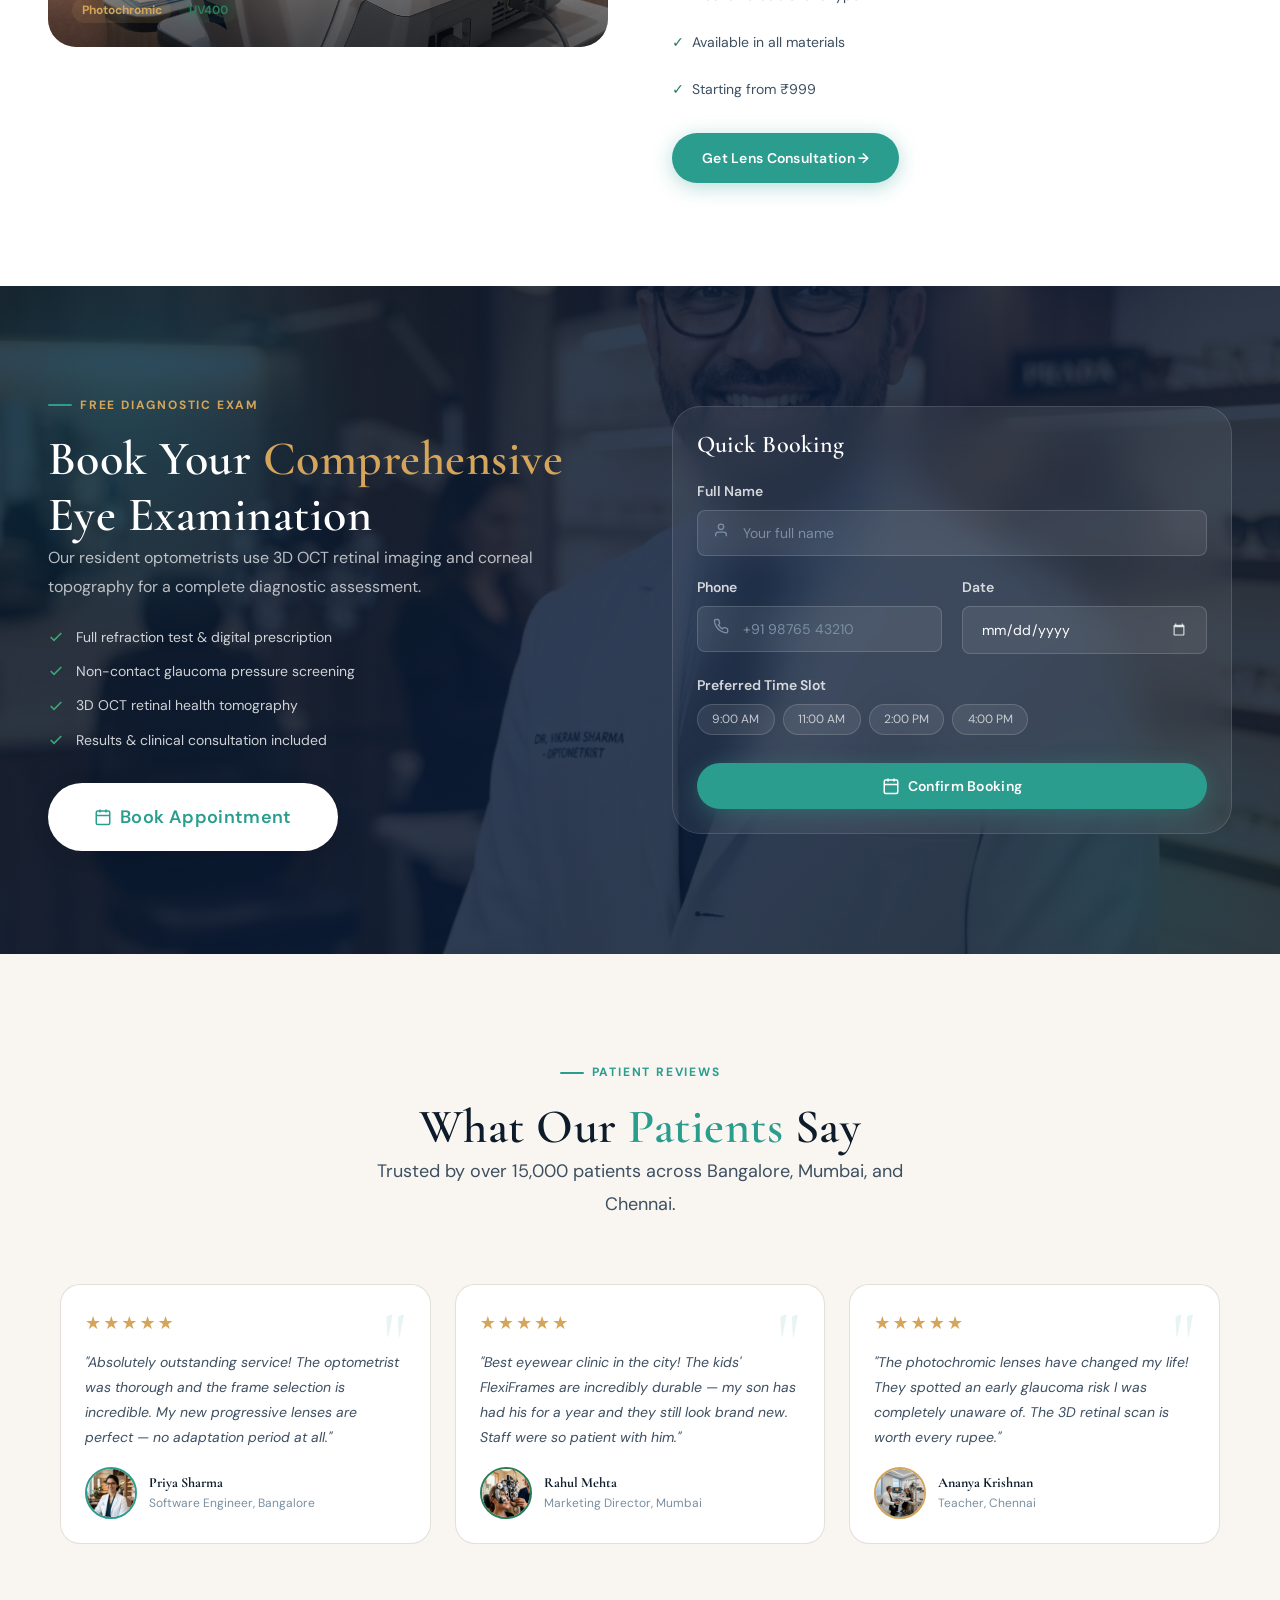
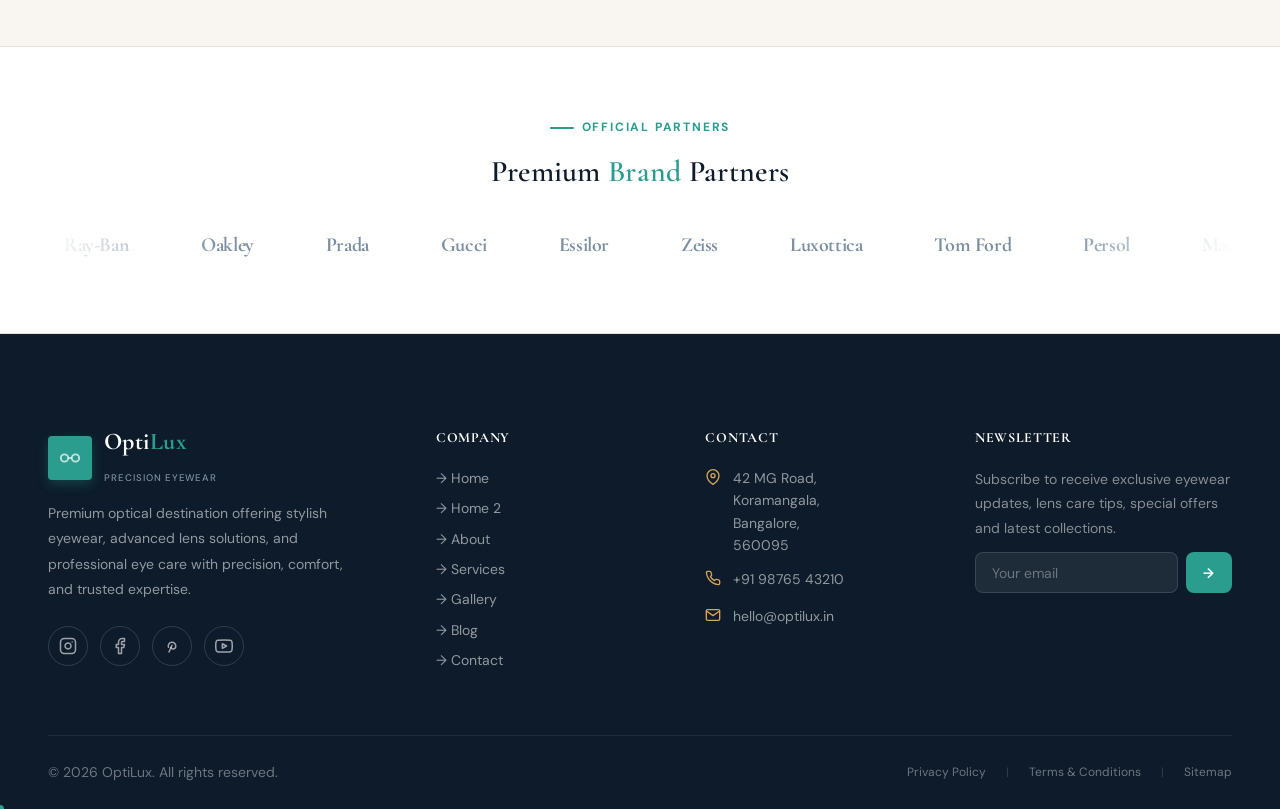
==== commit 3d82eb1c: "home" ====
--- a/index.html
+++ b/index.html
@@ -100,13 +100,35 @@
       </div>
       <div class="slide-overlay"></div>
       <div class="container">
-        <div class="slide-content">
-          <span class="slide-badge">New Collection 2026</span>
-          <h1 class="slide-title">See the World<br>in <span>Perfect</span><br>Clarity</h1>
-          <p class="slide-desc">Bespoke titanium frames handcrafted for precision fit and visual acuity. Book your free diagnostic eye examination today.</p>
-          <div class="slide-actions btn-group">
-            <a href="contact.html" class="btn btn-primary btn-xl">Book Eye Test</a>
-            <a href="gallery.html" class="btn btn-glass btn-xl" style="color:#fff;border-color:rgba(255,255,255,0.3)">View Collection</a>
+        <div class="hero-slide-grid">
+          <div class="slide-content">
+            <span class="slide-badge">New Collection 2026</span>
+            <h1 class="slide-title">See the World<br>in <span>Perfect</span><br>Clarity</h1>
+            <p class="slide-desc">Bespoke titanium frames handcrafted for precision fit and visual acuity. Book your free diagnostic eye examination today.</p>
+            <div class="slide-actions btn-group">
+              <a href="contact.html" class="btn btn-primary btn-xl">Book Eye Test</a>
+              <a href="gallery.html" class="btn btn-secondary-luxury btn-xl">View Collection</a>
+            </div>
+          </div>
+          <div class="hero-info-cards">
+            <div class="hero-info-card float-anim-slow-1">
+              <div class="hero-info-card-header">
+                <div class="hero-info-card-icon">
+                  <svg width="20" height="20" viewBox="0 0 24 24" fill="none" stroke="currentColor" stroke-width="2"><circle cx="12" cy="12" r="10"/><path d="M12 6v6l4 2"/></svg>
+                </div>
+                <span class="hero-info-card-title">Japanese Titanium</span>
+              </div>
+              <p class="hero-info-card-desc">Ultra-lightweight 14g frames with hypoallergenic finish &amp; hand-milled precision.</p>
+            </div>
+            <div class="hero-info-card float-anim-slow-2">
+              <div class="hero-info-card-header">
+                <div class="hero-info-card-icon">
+                  <svg width="20" height="20" viewBox="0 0 24 24" fill="none" stroke="currentColor" stroke-width="2"><path d="M12 22s8-4 8-10V5l-8-3-8 3v7c0 6 8 10 8 10z"/></svg>
+                </div>
+                <span class="hero-info-card-title">Zero-Pressure Hinge</span>
+              </div>
+              <p class="hero-info-card-desc">Patented screwless flex hinges tested for 50,000+ flexes without tension loss.</p>
+            </div>
           </div>
         </div>
       </div>
@@ -120,13 +142,35 @@
       </div>
       <div class="slide-overlay"></div>
       <div class="container">
-        <div class="slide-content">
-          <span class="slide-badge">UV400 Shield Collection</span>
-          <h1 class="slide-title">Iconic <span>Sun</span>glasses<br>for Every<br>Occasion</h1>
-          <p class="slide-desc">Polarized UV400 protection meets luxury design. Premium sunglasses from top designer houses.</p>
-          <div class="slide-actions btn-group">
-            <a href="gallery.html" class="btn btn-cyan btn-xl">Shop Sunglasses</a>
-            <a href="about.html" class="btn btn-glass btn-xl" style="color:#fff;border-color:rgba(255,255,255,0.3)">Our Story</a>
+        <div class="hero-slide-grid">
+          <div class="slide-content">
+            <span class="slide-badge">UV400 Shield Collection</span>
+            <h1 class="slide-title">Iconic <span>Sun</span>glasses<br>for Every<br>Occasion</h1>
+            <p class="slide-desc">Polarized UV400 protection meets luxury design. Premium sunglasses from top designer houses.</p>
+            <div class="slide-actions btn-group">
+              <a href="gallery.html" class="btn btn-primary btn-xl">Shop Sunglasses</a>
+              <a href="about.html" class="btn btn-secondary-luxury btn-xl">Our Story</a>
+            </div>
+          </div>
+          <div class="hero-info-cards">
+            <div class="hero-info-card float-anim-slow-1">
+              <div class="hero-info-card-header">
+                <div class="hero-info-card-icon">
+                  <svg width="20" height="20" viewBox="0 0 24 24" fill="none" stroke="currentColor" stroke-width="2"><circle cx="12" cy="12" r="5"/><path d="M12 1v2M12 21v2M4.22 4.22l1.42 1.42M18.36 18.36l1.42 1.42M1 12h2M21 12h2M4.22 19.78l1.42-1.42M18.36 5.64l1.42-1.42"/></svg>
+                </div>
+                <span class="hero-info-card-title">UV400 &amp; Polarized</span>
+              </div>
+              <p class="hero-info-card-desc">100% UVA/UVB blockage with anti-glare HD polarization filters for solar protection.</p>
+            </div>
+            <div class="hero-info-card float-anim-slow-2">
+              <div class="hero-info-card-header">
+                <div class="hero-info-card-icon">
+                  <svg width="20" height="20" viewBox="0 0 24 24" fill="none" stroke="currentColor" stroke-width="2"><path d="M12 2.69l5.66 5.66a8 8 0 1 1-11.31 0z"/></svg>
+                </div>
+                <span class="hero-info-card-title">Oleophobic Shield</span>
+              </div>
+              <p class="hero-info-card-desc">Hydrophobic nano-coating repels water droplets, oils, smudges &amp; environmental dust.</p>
+            </div>
           </div>
         </div>
       </div>
@@ -140,13 +184,35 @@
       </div>
       <div class="slide-overlay"></div>
       <div class="container">
-        <div class="slide-content">
-          <span class="slide-badge">Paediatric Collection</span>
-          <h1 class="slide-title">Bright Eyes,<br><span>Brighter</span><br>Futures</h1>
-          <p class="slide-desc">Impact-resistant FlexiFrame Junior series — engineered for active children aged 3–16. Book a family eye screening and save 20%.</p>
-          <div class="slide-actions btn-group">
-            <a href="gallery.html" class="btn btn-primary btn-xl">Kids Collection</a>
-            <a href="services.html" class="btn btn-glass btn-xl" style="color:#fff;border-color:rgba(255,255,255,0.3)">Learn More</a>
+        <div class="hero-slide-grid">
+          <div class="slide-content">
+            <span class="slide-badge">Paediatric Collection</span>
+            <h1 class="slide-title">Bright Eyes,<br><span>Brighter</span><br>Futures</h1>
+            <p class="slide-desc">Impact-resistant FlexiFrame Junior series — engineered for active children aged 3–16. Book a family eye screening and save 20%.</p>
+            <div class="slide-actions btn-group">
+              <a href="gallery.html" class="btn btn-primary btn-xl">Kids Collection</a>
+              <a href="services.html" class="btn btn-secondary-luxury btn-xl">Learn More</a>
+            </div>
+          </div>
+          <div class="hero-info-cards">
+            <div class="hero-info-card float-anim-slow-1">
+              <div class="hero-info-card-header">
+                <div class="hero-info-card-icon">
+                  <svg width="20" height="20" viewBox="0 0 24 24" fill="none" stroke="currentColor" stroke-width="2"><polygon points="12 2 15.09 8.26 22 9.27 17 14.14 18.18 21.02 12 17.77 5.82 21.02 7 14.14 2 9.27 8.91 8.26 12 2"/></svg>
+                </div>
+                <span class="hero-info-card-title">FlexiFrame™ Tech</span>
+              </div>
+              <p class="hero-info-card-desc">BPA-free medical-grade silicone engineered for high-impact activity in children aged 3–16.</p>
+            </div>
+            <div class="hero-info-card float-anim-slow-2">
+              <div class="hero-info-card-header">
+                <div class="hero-info-card-icon">
+                  <svg width="20" height="20" viewBox="0 0 24 24" fill="none" stroke="currentColor" stroke-width="2"><path d="M22 11.08V12a10 10 0 1 1-5.93-9.14"/><polyline points="22 4 12 14.01 9 11.01"/></svg>
+                </div>
+                <span class="hero-info-card-title">12-Mo Protection</span>
+              </div>
+              <p class="hero-info-card-desc">Zero-hassle replacement coverage for accidental frame breakage &amp; lens scratching.</p>
+            </div>
           </div>
         </div>
       </div>
@@ -290,6 +356,50 @@
             <h3 class="product-name">FlexiFrame Junior Series</h3>
             <div class="product-rating"><span class="stars">★★★★★</span><span class="rating-count">(203)</span></div>
             <div class="product-price"><span class="price-current">₹3,799</span><span class="price-original">₹5,200</span></div>
+          </div>
+        </article>
+
+        <!-- Bespoke Acetate Series -->
+        <article class="product-card reveal stagger-1" aria-label="Vintage Matte Tortoise Frames">
+          <div class="product-card-img">
+            <img src="assets/images/hero_store_interior.png" alt="Vintage Matte Tortoise acetate frames" style="width:100%;height:100%;object-fit:cover" />
+            <span class="product-badge" style="background:var(--sapphire);color:#fff">Bespoke</span>
+            <div class="product-card-actions">
+              <button class="product-action-btn" title="Wishlist" aria-label="Add to wishlist">
+                <svg width="16" height="16" viewBox="0 0 24 24" fill="none" stroke="currentColor" stroke-width="2"><path d="M20.84 4.61a5.5 5.5 0 0 0-7.78 0L12 5.67l-1.06-1.06a5.5 5.5 0 0 0-7.78 7.78l1.06 1.06L12 21.23l7.78-7.78 1.06-1.06a5.5 5.5 0 0 0 0-7.78z"/></svg>
+              </button>
+              <button class="product-action-btn" title="Quick view" aria-label="Quick view">
+                <svg width="16" height="16" viewBox="0 0 24 24" fill="none" stroke="currentColor" stroke-width="2"><path d="M1 12s4-8 11-8 11 8 11 8-4 8-11 8-11-8-11-8z"/><circle cx="12" cy="12" r="3"/></svg>
+              </button>
+            </div>
+          </div>
+          <div class="product-card-body">
+            <p class="product-category">Bespoke Acetate</p>
+            <h3 class="product-name">Vintage Matte Tortoise</h3>
+            <div class="product-rating"><span class="stars">★★★★★</span><span class="rating-count">(142)</span></div>
+            <div class="product-price"><span class="price-current">₹7,499</span><span class="price-original">₹10,500</span></div>
+          </div>
+        </article>
+
+        <!-- Precision Rimless Air -->
+        <article class="product-card reveal stagger-2" aria-label="Precision Rimless Air Frames">
+          <div class="product-card-img">
+            <img src="assets/images/hero_macro_glasses.png" alt="Precision Rimless Air titanium frames" style="width:100%;height:100%;object-fit:cover" />
+            <span class="product-badge" style="background:var(--cyan);color:#fff">Luxury</span>
+            <div class="product-card-actions">
+              <button class="product-action-btn" title="Wishlist" aria-label="Add to wishlist">
+                <svg width="16" height="16" viewBox="0 0 24 24" fill="none" stroke="currentColor" stroke-width="2"><path d="M20.84 4.61a5.5 5.5 0 0 0-7.78 0L12 5.67l-1.06-1.06a5.5 5.5 0 0 0-7.78 7.78l1.06 1.06L12 21.23l7.78-7.78 1.06-1.06a5.5 5.5 0 0 0 0-7.78z"/></svg>
+              </button>
+              <button class="product-action-btn" title="Quick view" aria-label="Quick view">
+                <svg width="16" height="16" viewBox="0 0 24 24" fill="none" stroke="currentColor" stroke-width="2"><path d="M1 12s4-8 11-8 11 8 11 8-4 8-11 8-11-8-11-8z"/><circle cx="12" cy="12" r="3"/></svg>
+              </button>
+            </div>
+          </div>
+          <div class="product-card-body">
+            <p class="product-category">Precision Optics</p>
+            <h3 class="product-name">Precision Rimless Air</h3>
+            <div class="product-rating"><span class="stars">★★★★★</span><span class="rating-count">(89)</span></div>
+            <div class="product-price"><span class="price-current">₹9,999</span><span class="price-original">₹14,000</span></div>
           </div>
         </article>
 
@@ -533,11 +643,6 @@
           </div>
         </div>
       </div>
-
-      <div style="display:flex;justify-content:center;gap:var(--space-3);margin-top:var(--space-8)">
-        <button class="slider-btn" data-carousel-prev style="background:var(--bg-tertiary);color:var(--text-primary);border-color:var(--border-color)" aria-label="Previous">‹</button>
-        <button class="slider-btn" data-carousel-next style="background:var(--bg-tertiary);color:var(--text-primary);border-color:var(--border-color)" aria-label="Next">›</button>
-      </div>
     </div>
   </section>
 
--- a/assets/css/style.css
+++ b/assets/css/style.css
@@ -4838,3 +4838,127 @@
   box-shadow: 0 30px 60px rgba(13, 27, 42, 0.15);
   z-index: 10;
 }
+
+/* ─── Hero Luxury CTA & Info Cards ─── */
+.btn-secondary-luxury {
+  background: rgba(255, 255, 255, 0.08) !important;
+  color: #ffffff !important;
+  border: 1px solid rgba(255, 255, 255, 0.35) !important;
+  backdrop-filter: blur(12px);
+  -webkit-backdrop-filter: blur(12px);
+  box-shadow: 0 4px 20px rgba(0, 0, 0, 0.15);
+  border-radius: var(--radius-full);
+  font-weight: 600;
+  letter-spacing: 0.03em;
+  transition: all 0.35s cubic-bezier(0.4, 0, 0.2, 1) !important;
+}
+
+.btn-secondary-luxury:hover {
+  background: rgba(255, 255, 255, 0.95) !important;
+  color: var(--graphite-deep) !important;
+  border-color: #ffffff !important;
+  box-shadow: 0 8px 30px rgba(255, 255, 255, 0.3) !important;
+  transform: translateY(-2px);
+}
+
+.btn-secondary-luxury:focus-visible {
+  outline: 2px solid var(--sapphire);
+  outline-offset: 3px;
+}
+
+.hero-slide-grid {
+  display: grid;
+  grid-template-columns: 1.1fr 0.9fr;
+  align-items: center;
+  gap: var(--space-8);
+  min-height: calc(100vh - var(--nav-height));
+  padding-block: var(--space-12);
+  width: 100%;
+}
+
+.hero-info-cards {
+  display: flex;
+  flex-direction: column;
+  gap: var(--space-4);
+  max-width: 360px;
+  margin-inline-start: auto;
+  position: relative;
+  z-index: 5;
+}
+
+.hero-info-card {
+  background: rgba(255, 255, 255, 0.07);
+  border: 1px solid rgba(255, 255, 255, 0.14);
+  backdrop-filter: blur(16px);
+  -webkit-backdrop-filter: blur(16px);
+  border-radius: var(--radius-xl);
+  padding: var(--space-5);
+  box-shadow: 0 12px 32px rgba(0, 0, 0, 0.25);
+  transition: var(--transition-base);
+}
+
+.hero-info-card:hover {
+  background: rgba(255, 255, 255, 0.12);
+  border-color: rgba(255, 255, 255, 0.3);
+  transform: translateY(-3px);
+}
+
+.hero-info-card-header {
+  display: flex;
+  align-items: center;
+  gap: var(--space-3);
+  margin-bottom: var(--space-2);
+}
+
+.hero-info-card-icon {
+  width: 36px;
+  height: 36px;
+  border-radius: var(--radius-md);
+  background: rgba(42, 157, 143, 0.2);
+  color: var(--cyan);
+  display: flex;
+  align-items: center;
+  justify-content: center;
+  flex-shrink: 0;
+}
+
+.hero-info-card-title {
+  color: #ffffff;
+  font-family: var(--font-display);
+  font-size: var(--text-lg);
+  font-weight: 700;
+}
+
+.hero-info-card-desc {
+  color: rgba(255, 255, 255, 0.7);
+  font-size: var(--text-xs);
+  line-height: 1.5;
+}
+
+.float-anim-slow-1 {
+  animation: float-anim 6s ease-in-out infinite;
+}
+
+.float-anim-slow-2 {
+  animation: float-anim 6s ease-in-out infinite 2s;
+}
+
+/* White Calendar Picker Icon */
+#booking-date::-webkit-calendar-picker-indicator {
+  filter: invert(1);
+  cursor: pointer;
+  opacity: 0.85;
+}
+
+#booking-date::-webkit-calendar-picker-indicator:hover {
+  opacity: 1;
+}
+
+@media (max-width: 992px) {
+  .hero-slide-grid {
+    grid-template-columns: 1fr;
+  }
+  .hero-info-cards {
+    display: none;
+  }
+}
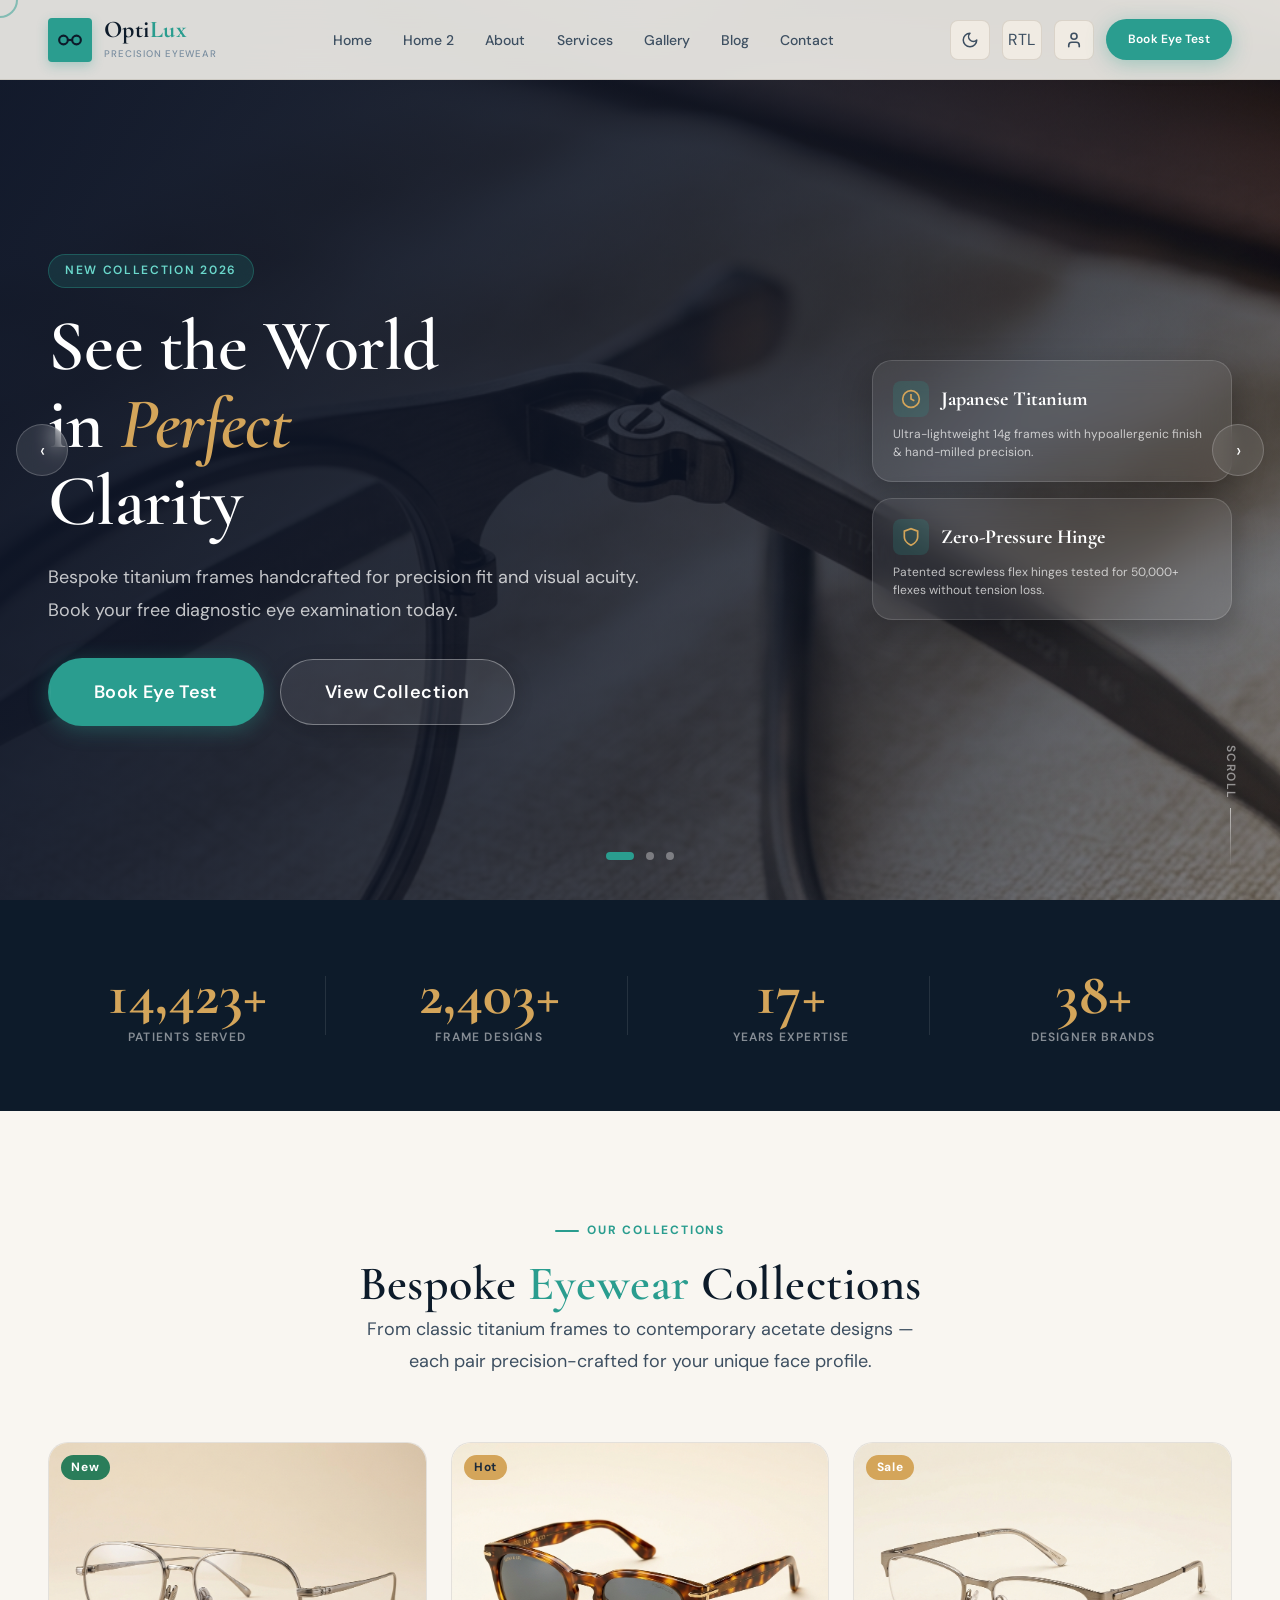
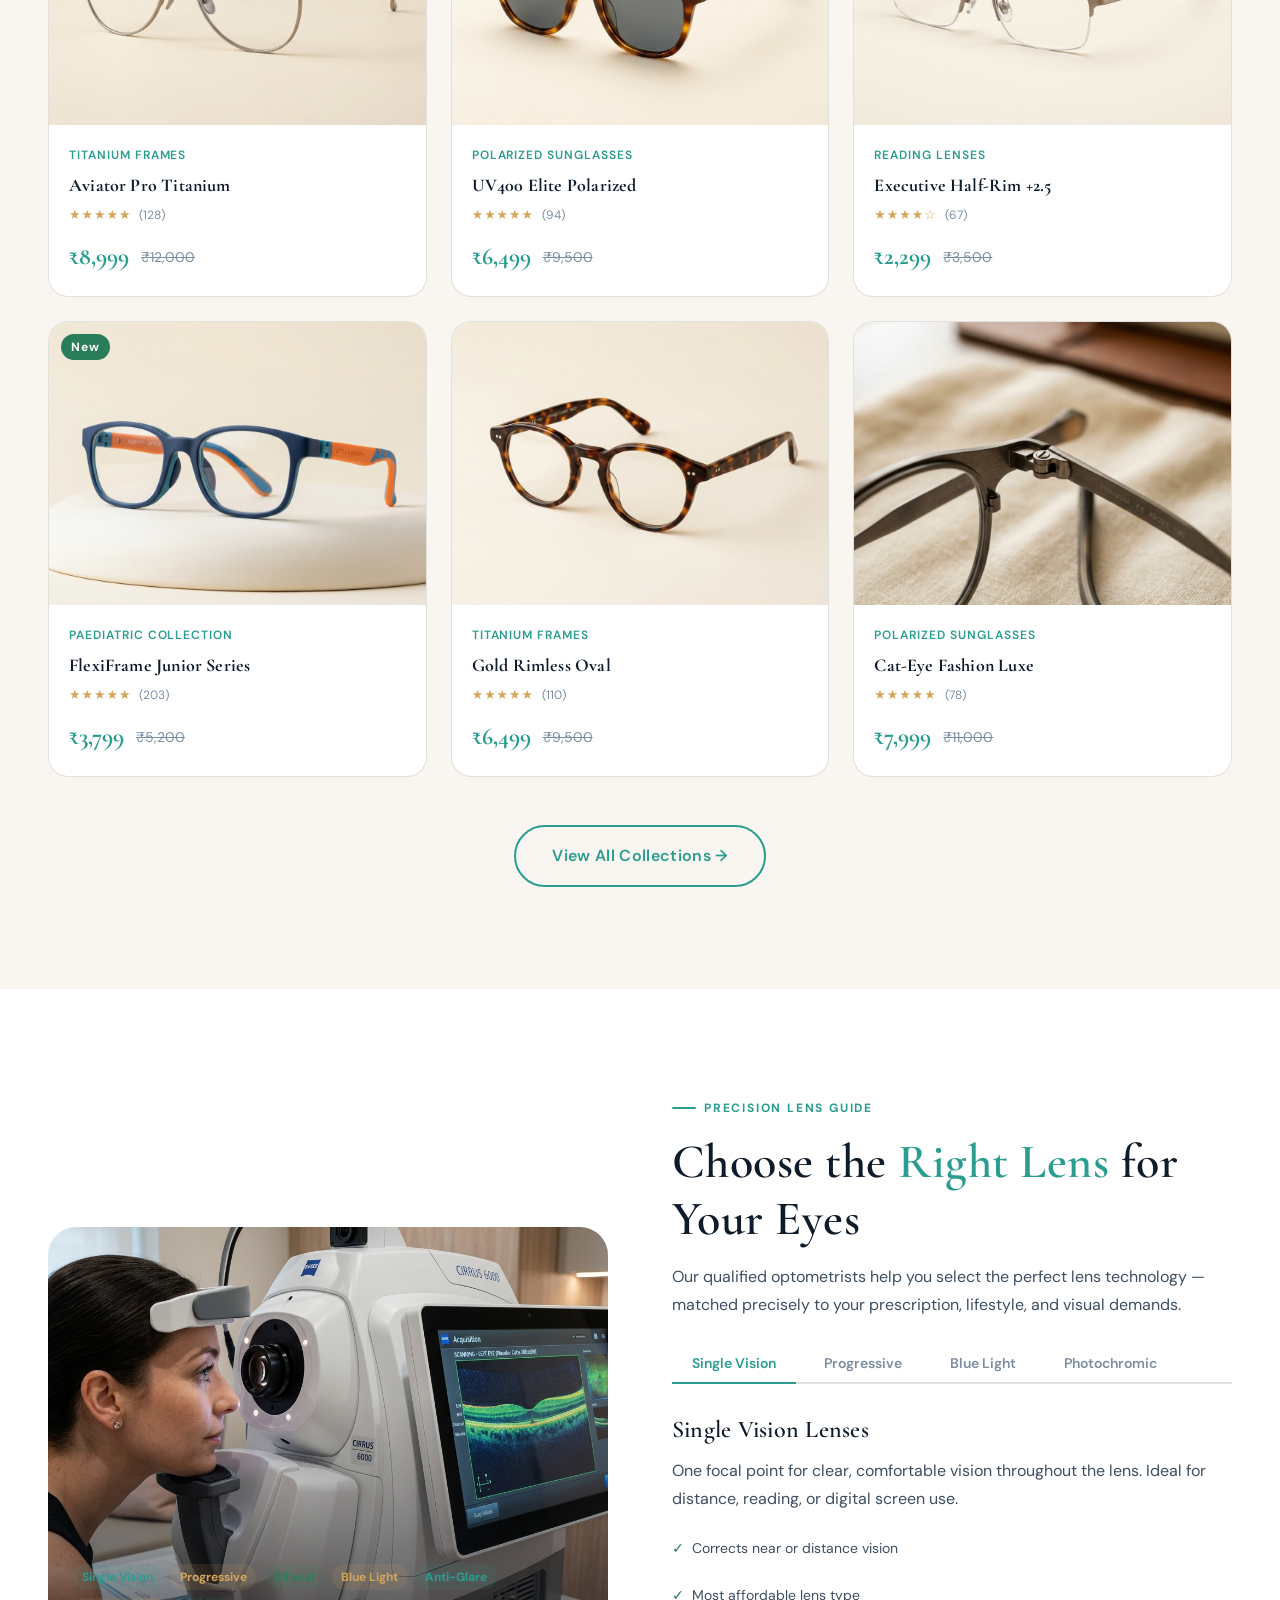
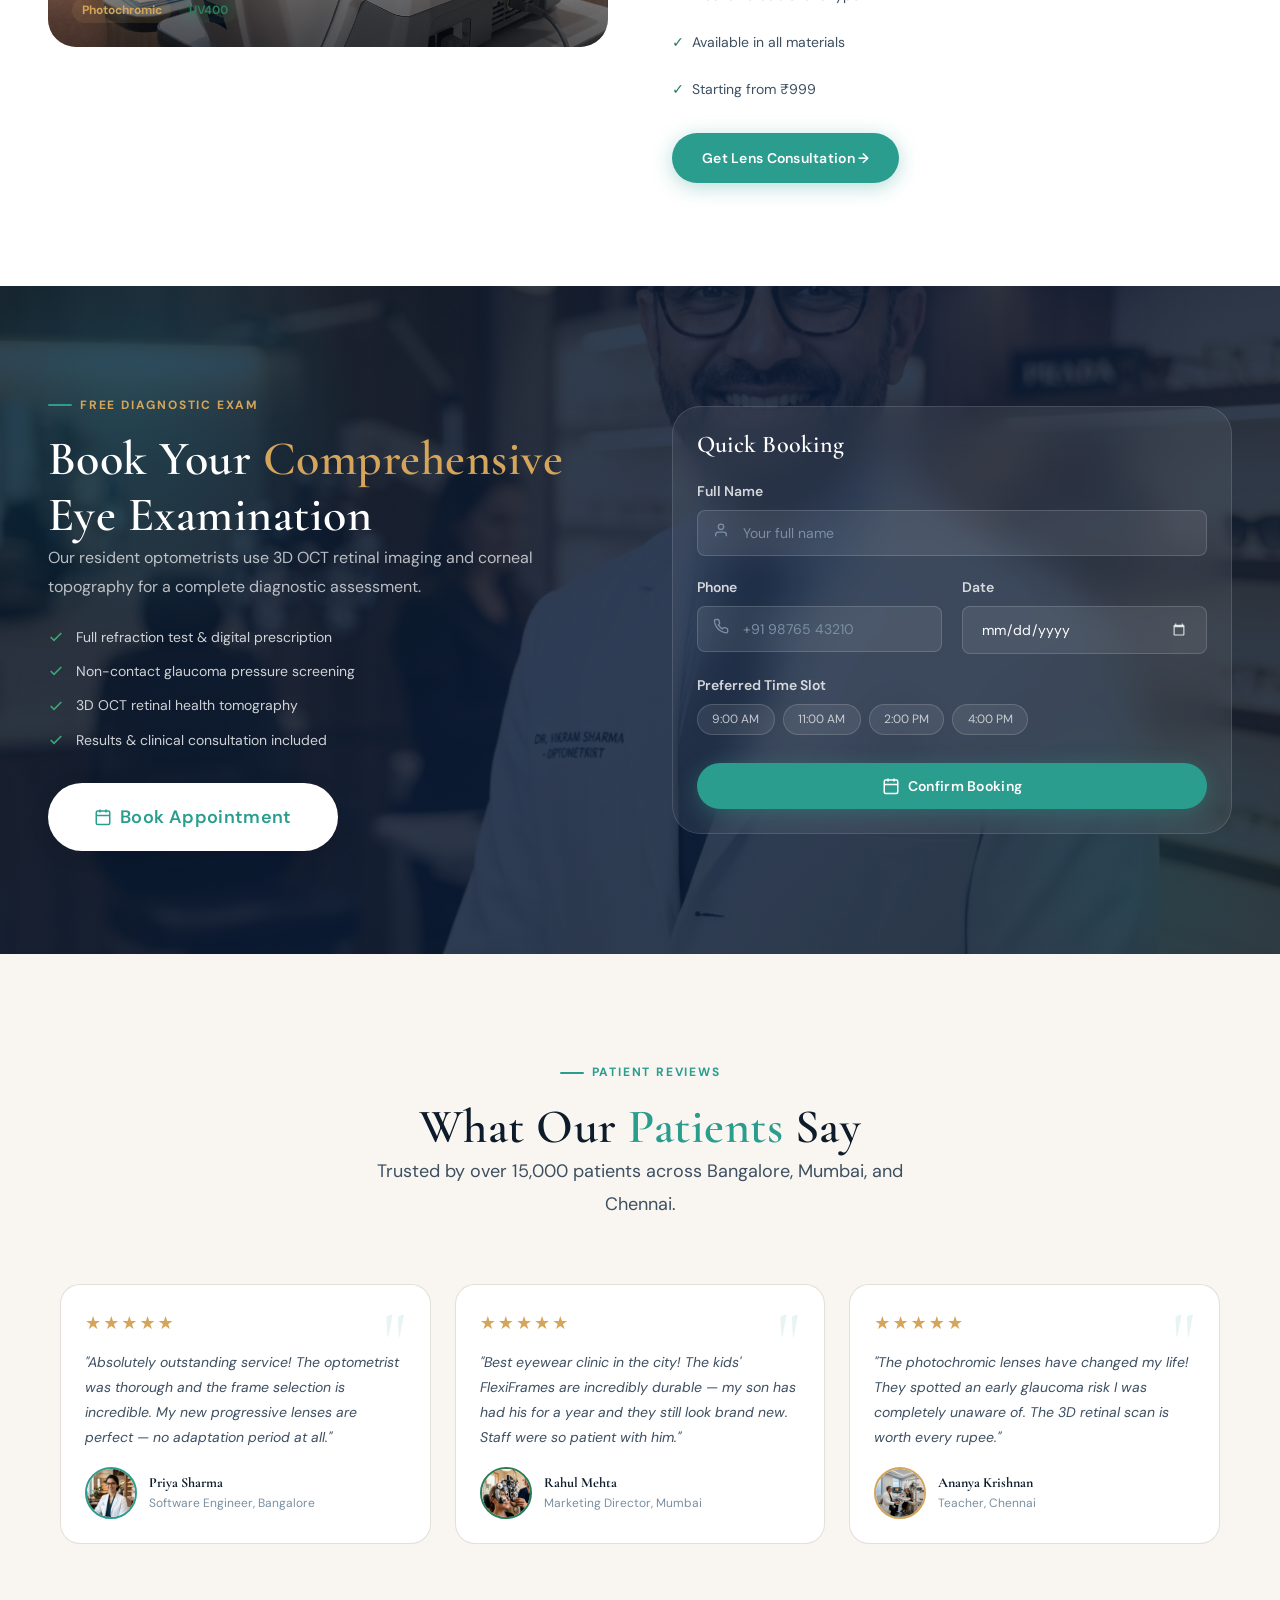
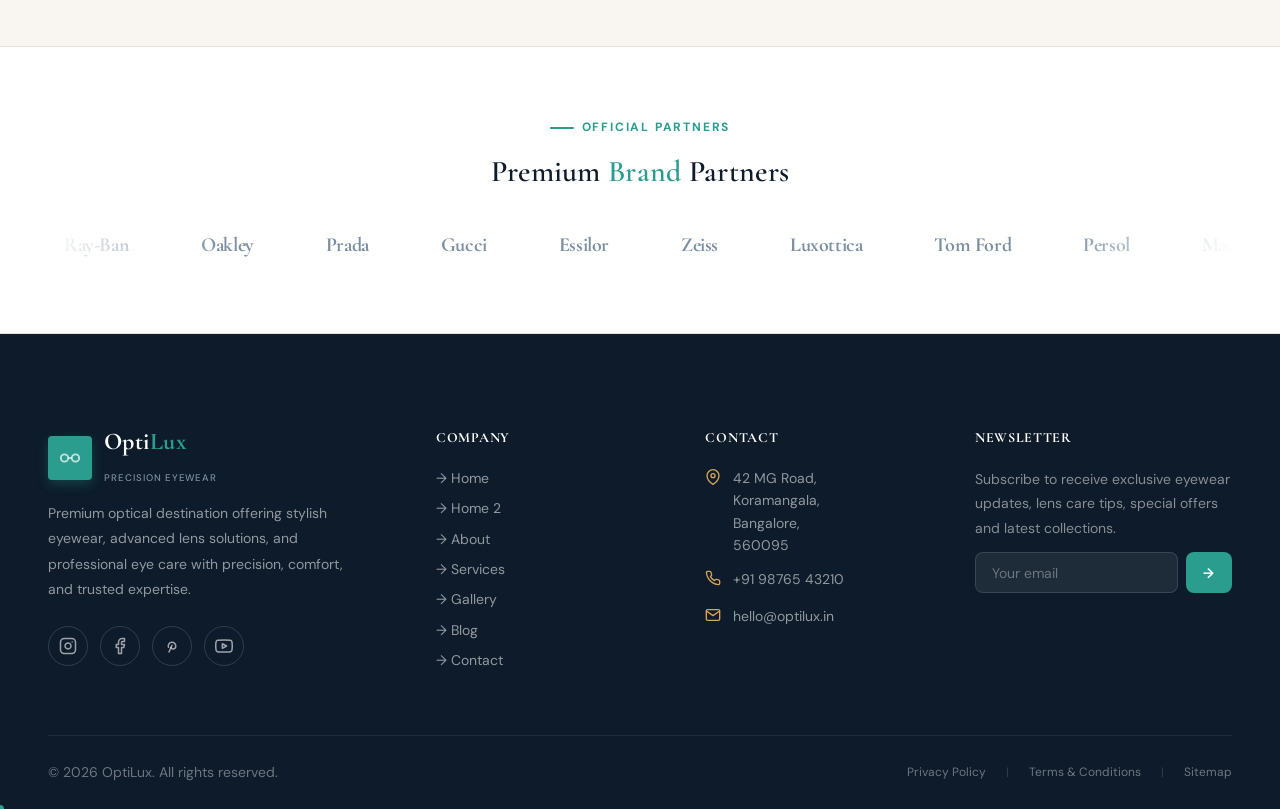
==== commit 83e3611c: "home fixed" ====
--- a/index.html
+++ b/index.html
@@ -359,11 +359,10 @@
           </div>
         </article>
 
-        <!-- Bespoke Acetate Series -->
-        <article class="product-card reveal stagger-1" aria-label="Vintage Matte Tortoise Frames">
+        <!-- Gold Rimless Oval -->
+        <article class="product-card reveal stagger-1" aria-label="Gold Rimless Oval Frames">
           <div class="product-card-img">
-            <img src="assets/images/hero_store_interior.png" alt="Vintage Matte Tortoise acetate frames" style="width:100%;height:100%;object-fit:cover" />
-            <span class="product-badge" style="background:var(--sapphire);color:#fff">Bespoke</span>
+            <img src="assets/images/prod_classic.png" alt="Gold Rimless Oval" style="width:100%;height:100%;object-fit:cover" />
             <div class="product-card-actions">
               <button class="product-action-btn" title="Wishlist" aria-label="Add to wishlist">
                 <svg width="16" height="16" viewBox="0 0 24 24" fill="none" stroke="currentColor" stroke-width="2"><path d="M20.84 4.61a5.5 5.5 0 0 0-7.78 0L12 5.67l-1.06-1.06a5.5 5.5 0 0 0-7.78 7.78l1.06 1.06L12 21.23l7.78-7.78 1.06-1.06a5.5 5.5 0 0 0 0-7.78z"/></svg>
@@ -374,18 +373,17 @@
             </div>
           </div>
           <div class="product-card-body">
-            <p class="product-category">Bespoke Acetate</p>
-            <h3 class="product-name">Vintage Matte Tortoise</h3>
-            <div class="product-rating"><span class="stars">★★★★★</span><span class="rating-count">(142)</span></div>
-            <div class="product-price"><span class="price-current">₹7,499</span><span class="price-original">₹10,500</span></div>
+            <p class="product-category">Titanium Frames</p>
+            <h3 class="product-name">Gold Rimless Oval</h3>
+            <div class="product-rating"><span class="stars">★★★★★</span><span class="rating-count">(110)</span></div>
+            <div class="product-price"><span class="price-current">₹6,499</span><span class="price-original">₹9,500</span></div>
           </div>
         </article>
 
-        <!-- Precision Rimless Air -->
-        <article class="product-card reveal stagger-2" aria-label="Precision Rimless Air Frames">
+        <!-- Cat-Eye Fashion Luxe -->
+        <article class="product-card reveal stagger-2" aria-label="Cat-Eye Fashion Luxe Sunglasses">
           <div class="product-card-img">
-            <img src="assets/images/hero_macro_glasses.png" alt="Precision Rimless Air titanium frames" style="width:100%;height:100%;object-fit:cover" />
-            <span class="product-badge" style="background:var(--cyan);color:#fff">Luxury</span>
+            <img src="assets/images/hero_macro_glasses.png" alt="Cat-Eye Fashion Luxe" style="width:100%;height:100%;object-fit:cover" />
             <div class="product-card-actions">
               <button class="product-action-btn" title="Wishlist" aria-label="Add to wishlist">
                 <svg width="16" height="16" viewBox="0 0 24 24" fill="none" stroke="currentColor" stroke-width="2"><path d="M20.84 4.61a5.5 5.5 0 0 0-7.78 0L12 5.67l-1.06-1.06a5.5 5.5 0 0 0-7.78 7.78l1.06 1.06L12 21.23l7.78-7.78 1.06-1.06a5.5 5.5 0 0 0 0-7.78z"/></svg>
@@ -396,10 +394,10 @@
             </div>
           </div>
           <div class="product-card-body">
-            <p class="product-category">Precision Optics</p>
-            <h3 class="product-name">Precision Rimless Air</h3>
-            <div class="product-rating"><span class="stars">★★★★★</span><span class="rating-count">(89)</span></div>
-            <div class="product-price"><span class="price-current">₹9,999</span><span class="price-original">₹14,000</span></div>
+            <p class="product-category">Polarized Sunglasses</p>
+            <h3 class="product-name">Cat-Eye Fashion Luxe</h3>
+            <div class="product-rating"><span class="stars">★★★★★</span><span class="rating-count">(78)</span></div>
+            <div class="product-price"><span class="price-current">₹7,999</span><span class="price-original">₹11,000</span></div>
           </div>
         </article>
 
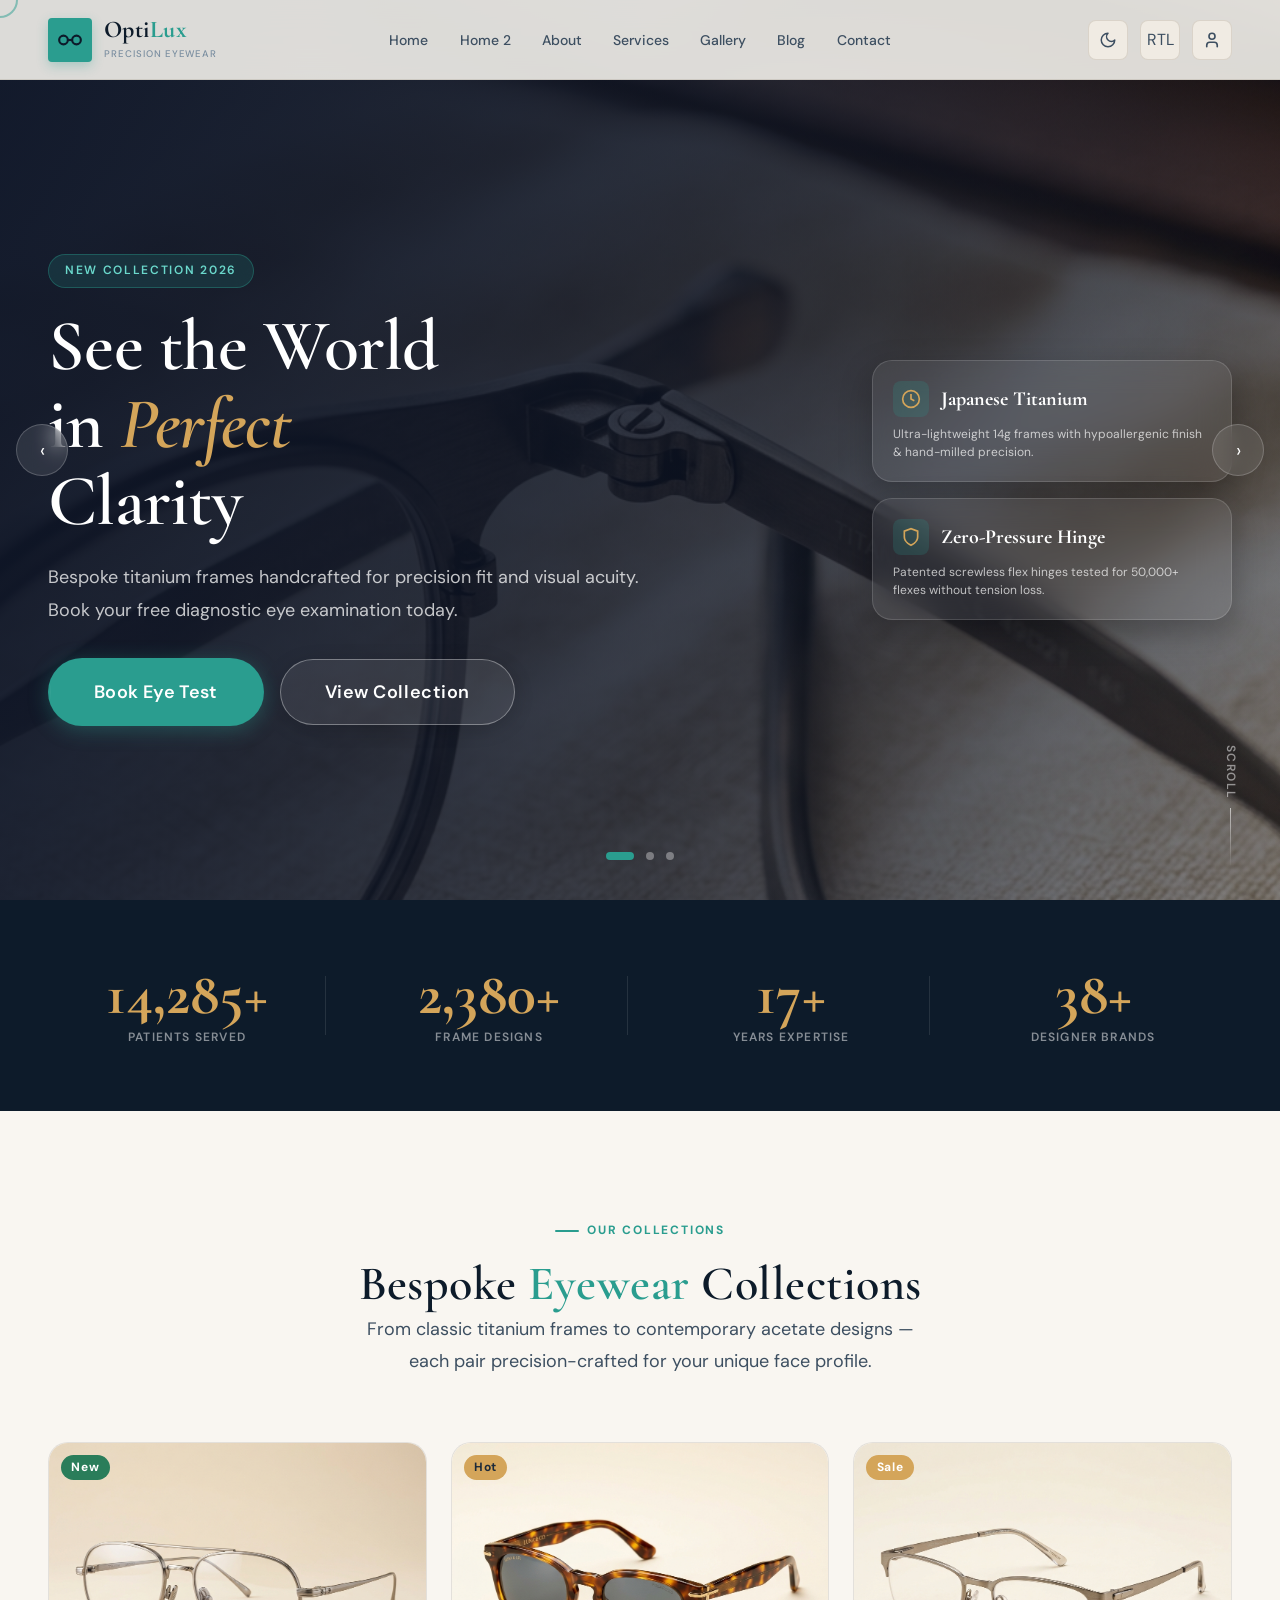
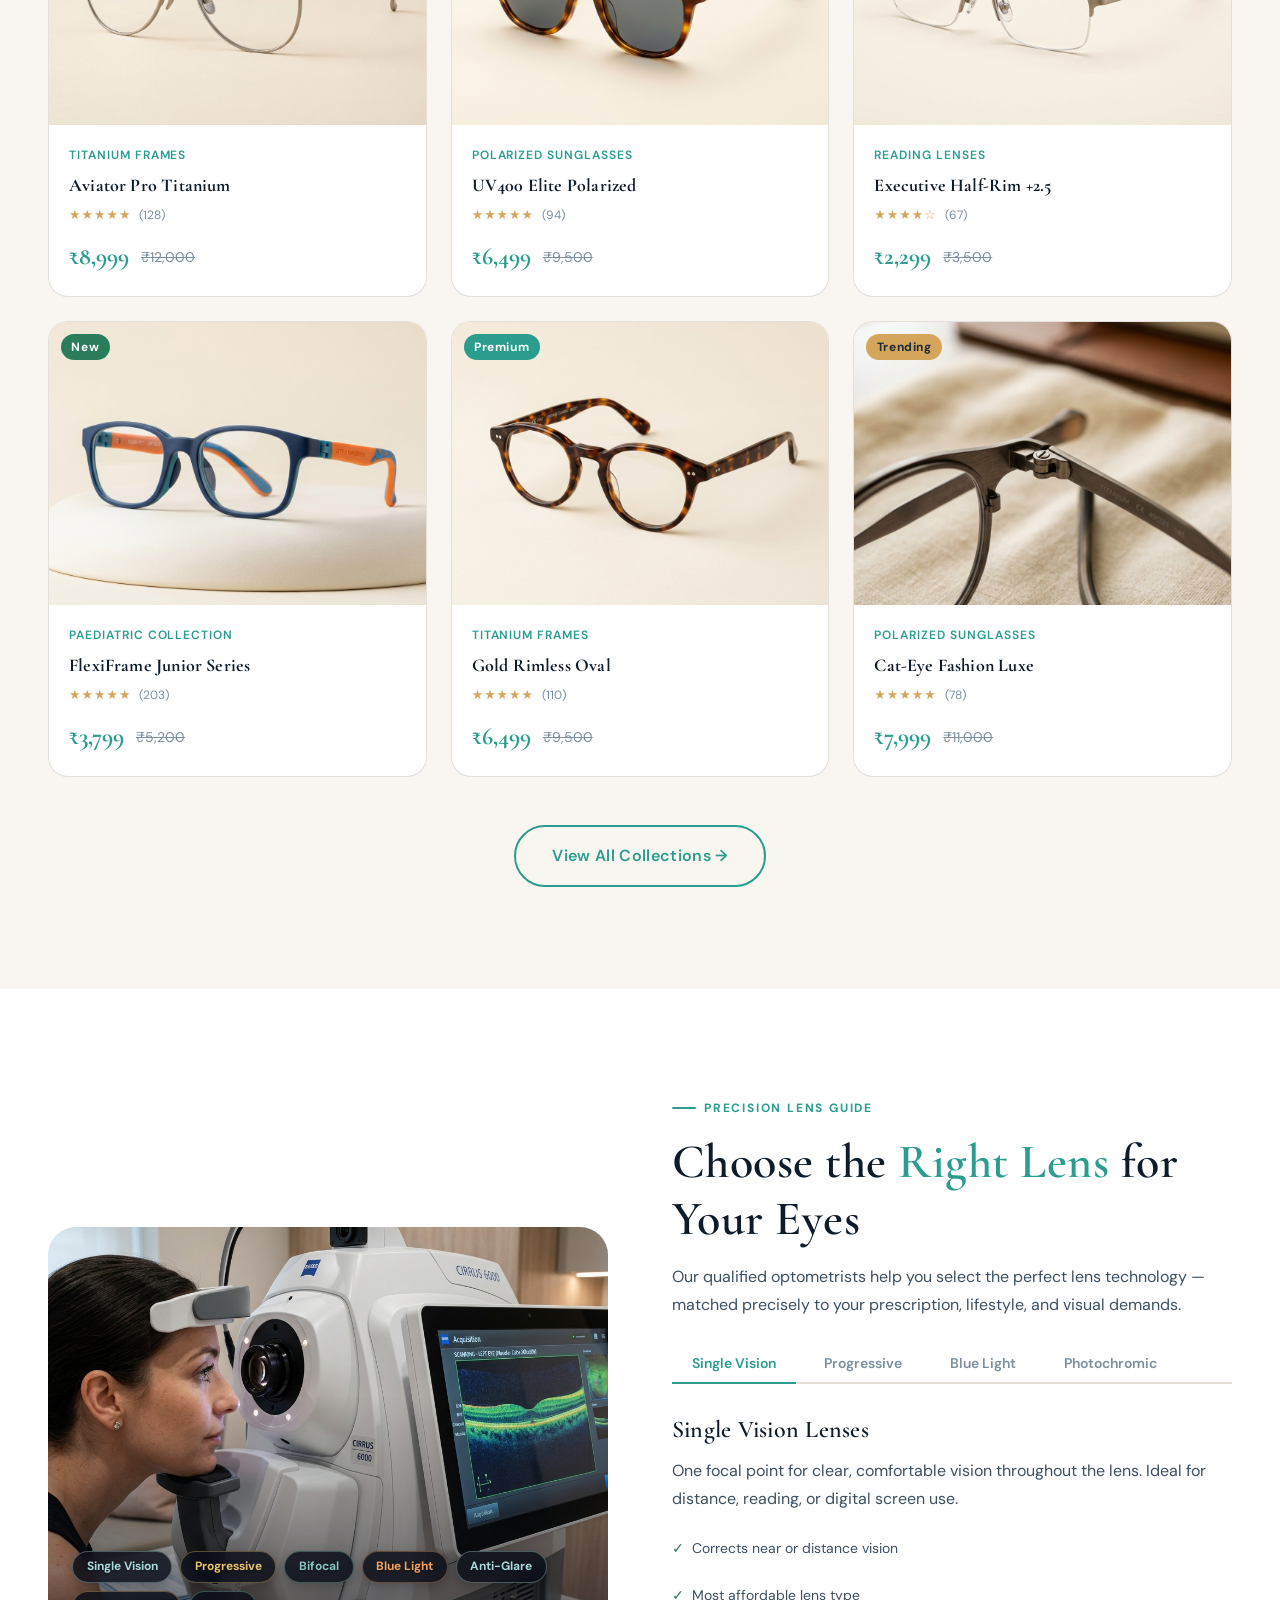
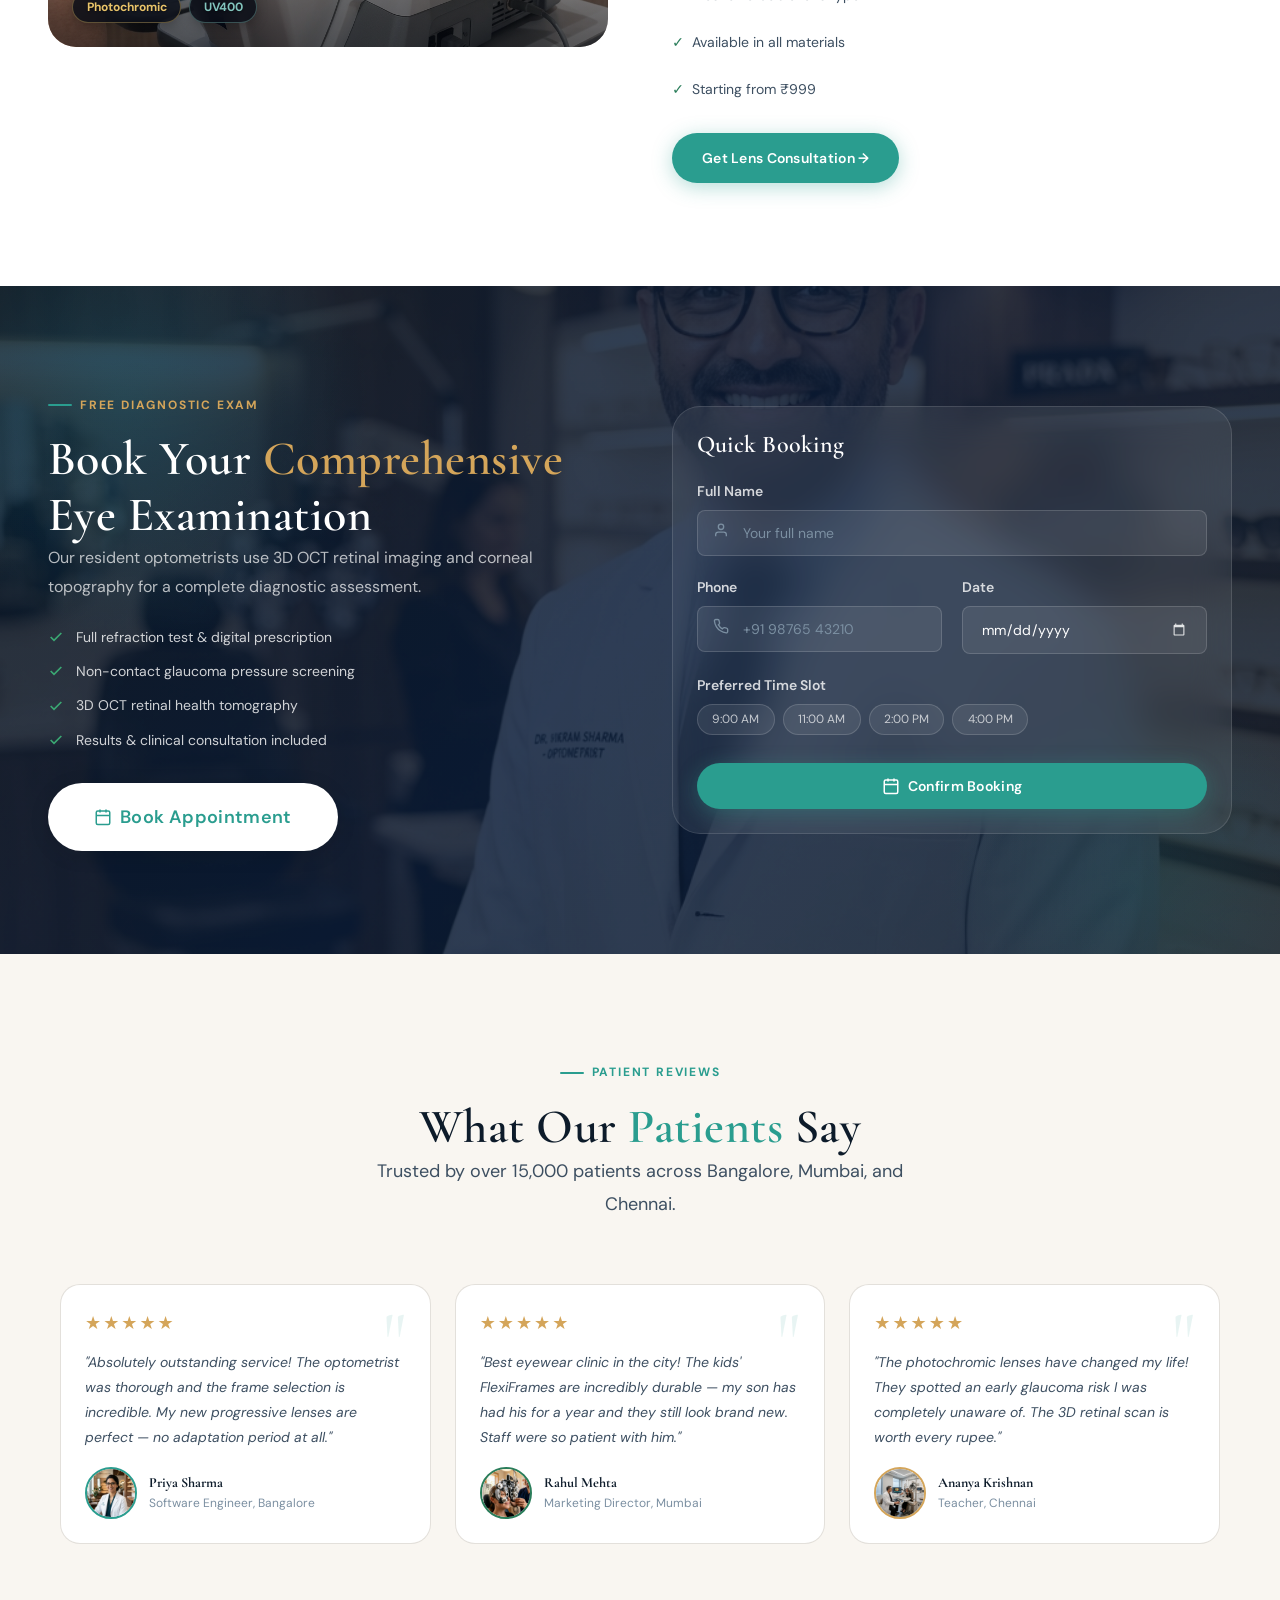
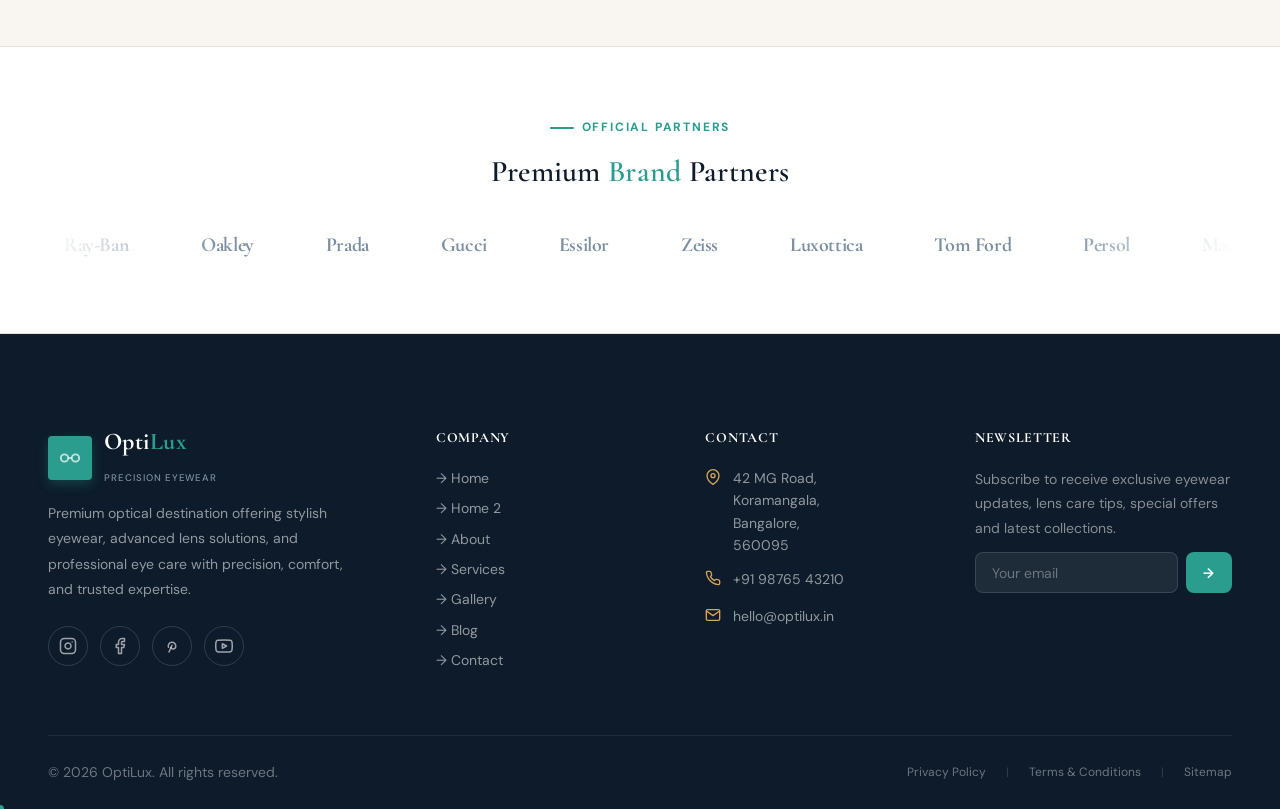
==== commit 73115261: "navbar" ====
--- a/index.html
+++ b/index.html
@@ -68,7 +68,7 @@
             <a href="signup.html">Signup</a>
           </div>
         </div>
-        <a href="contact.html" class="btn btn-primary btn-sm nav-cta">Book Eye Test</a>
+        
         <button class="hamburger" id="hamburger" aria-label="Open menu" aria-expanded="false">
           <span></span><span></span><span></span>
         </button>
@@ -363,6 +363,7 @@
         <article class="product-card reveal stagger-1" aria-label="Gold Rimless Oval Frames">
           <div class="product-card-img">
             <img src="assets/images/prod_classic.png" alt="Gold Rimless Oval" style="width:100%;height:100%;object-fit:cover" />
+            <span class="product-badge">Premium</span>
             <div class="product-card-actions">
               <button class="product-action-btn" title="Wishlist" aria-label="Add to wishlist">
                 <svg width="16" height="16" viewBox="0 0 24 24" fill="none" stroke="currentColor" stroke-width="2"><path d="M20.84 4.61a5.5 5.5 0 0 0-7.78 0L12 5.67l-1.06-1.06a5.5 5.5 0 0 0-7.78 7.78l1.06 1.06L12 21.23l7.78-7.78 1.06-1.06a5.5 5.5 0 0 0 0-7.78z"/></svg>
@@ -384,6 +385,7 @@
         <article class="product-card reveal stagger-2" aria-label="Cat-Eye Fashion Luxe Sunglasses">
           <div class="product-card-img">
             <img src="assets/images/hero_macro_glasses.png" alt="Cat-Eye Fashion Luxe" style="width:100%;height:100%;object-fit:cover" />
+            <span class="product-badge hot">Trending</span>
             <div class="product-card-actions">
               <button class="product-action-btn" title="Wishlist" aria-label="Add to wishlist">
                 <svg width="16" height="16" viewBox="0 0 24 24" fill="none" stroke="currentColor" stroke-width="2"><path d="M20.84 4.61a5.5 5.5 0 0 0-7.78 0L12 5.67l-1.06-1.06a5.5 5.5 0 0 0-7.78 7.78l1.06 1.06L12 21.23l7.78-7.78 1.06-1.06a5.5 5.5 0 0 0 0-7.78z"/></svg>
@@ -767,20 +769,5 @@
   <button class="back-to-top" aria-label="Back to top">↑</button>
 
   <script src="assets/js/main.js"></script>
-  <script>
-    document.querySelectorAll('.time-slot').forEach(slot => {
-      slot.addEventListener('click', function () {
-        document.querySelectorAll('.time-slot').forEach(s => {
-          s.style.background = 'rgba(255,255,255,0.08)';
-          s.style.borderColor = 'rgba(255,255,255,0.15)';
-          s.style.color = 'rgba(255,255,255,0.7)';
-        });
-        this.style.background = 'var(--sapphire)';
-        this.style.borderColor = 'var(--sapphire)';
-        this.style.color = '#fff';
-        document.getElementById('selected-time').value = this.textContent.trim();
-      });
-    });
-  </script>
 </body>
 </html>
--- a/assets/css/style.css
+++ b/assets/css/style.css
@@ -572,6 +572,19 @@
   justify-content: space-between;
   height: 100%;
   gap: var(--space-6);
+}
+
+@media (min-width: 1025px) {
+  .nav-inner {
+    display: grid !important;
+    grid-template-columns: 1fr auto 1fr !important;
+  }
+  .nav-links {
+    justify-self: center !important;
+  }
+  .nav-actions {
+    justify-self: end !important;
+  }
 }
 
 .nav-logo {
@@ -4962,3 +4975,61 @@
     display: none;
   }
 }
+
+/* ─── Premium Glassmorphic Lens Badges ─── */
+#lens-guide .badge {
+  backdrop-filter: blur(8px) !important;
+  -webkit-backdrop-filter: blur(8px) !important;
+  box-shadow: 0 4px 12px rgba(0, 0, 0, 0.25) !important;
+  padding: 0.35rem 0.85rem !important;
+  border-radius: var(--radius-full) !important;
+  font-weight: 700 !important;
+  text-shadow: 0 1px 2px rgba(0, 0, 0, 0.4) !important;
+  transition: transform 0.2s ease, box-shadow 0.2s ease;
+}
+#lens-guide .badge:hover {
+  transform: translateY(-2px);
+  box-shadow: 0 6px 16px rgba(0, 0, 0, 0.35) !important;
+}
+#lens-guide .badge-blue {
+  background: rgba(9, 13, 22, 0.82) !important;
+  color: #a8dadc !important;
+  border: 1px solid rgba(168, 218, 220, 0.35) !important;
+}
+#lens-guide .badge-cyan {
+  background: rgba(9, 13, 22, 0.82) !important;
+  color: #e9c46a !important;
+  border: 1px solid rgba(233, 196, 106, 0.35) !important;
+}
+#lens-guide .badge-green {
+  background: rgba(9, 13, 22, 0.82) !important;
+  color: #83c5be !important;
+  border: 1px solid rgba(131, 197, 190, 0.35) !important;
+}
+#lens-guide .badge-amber {
+  background: rgba(9, 13, 22, 0.82) !important;
+  color: #f4a261 !important;
+  border: 1px solid rgba(244, 162, 97, 0.35) !important;
+}
+
+/* ─── Toast Warning Variant & Close Centering ─── */
+.toast.warning {
+  border-left: 3px solid var(--amber) !important;
+}
+.toast.warning .toast-icon {
+  color: var(--amber) !important;
+}
+.toast-close {
+  background: transparent !important;
+  border: none !important;
+  outline: none !important;
+  display: inline-flex !important;
+  align-items: center !important;
+  justify-content: center !important;
+  padding: 4px !important;
+  border-radius: var(--radius-sm) !important;
+}
+.toast-close:focus-visible {
+  box-shadow: 0 0 0 2px rgba(42, 157, 143, 0.4) !important;
+}
+
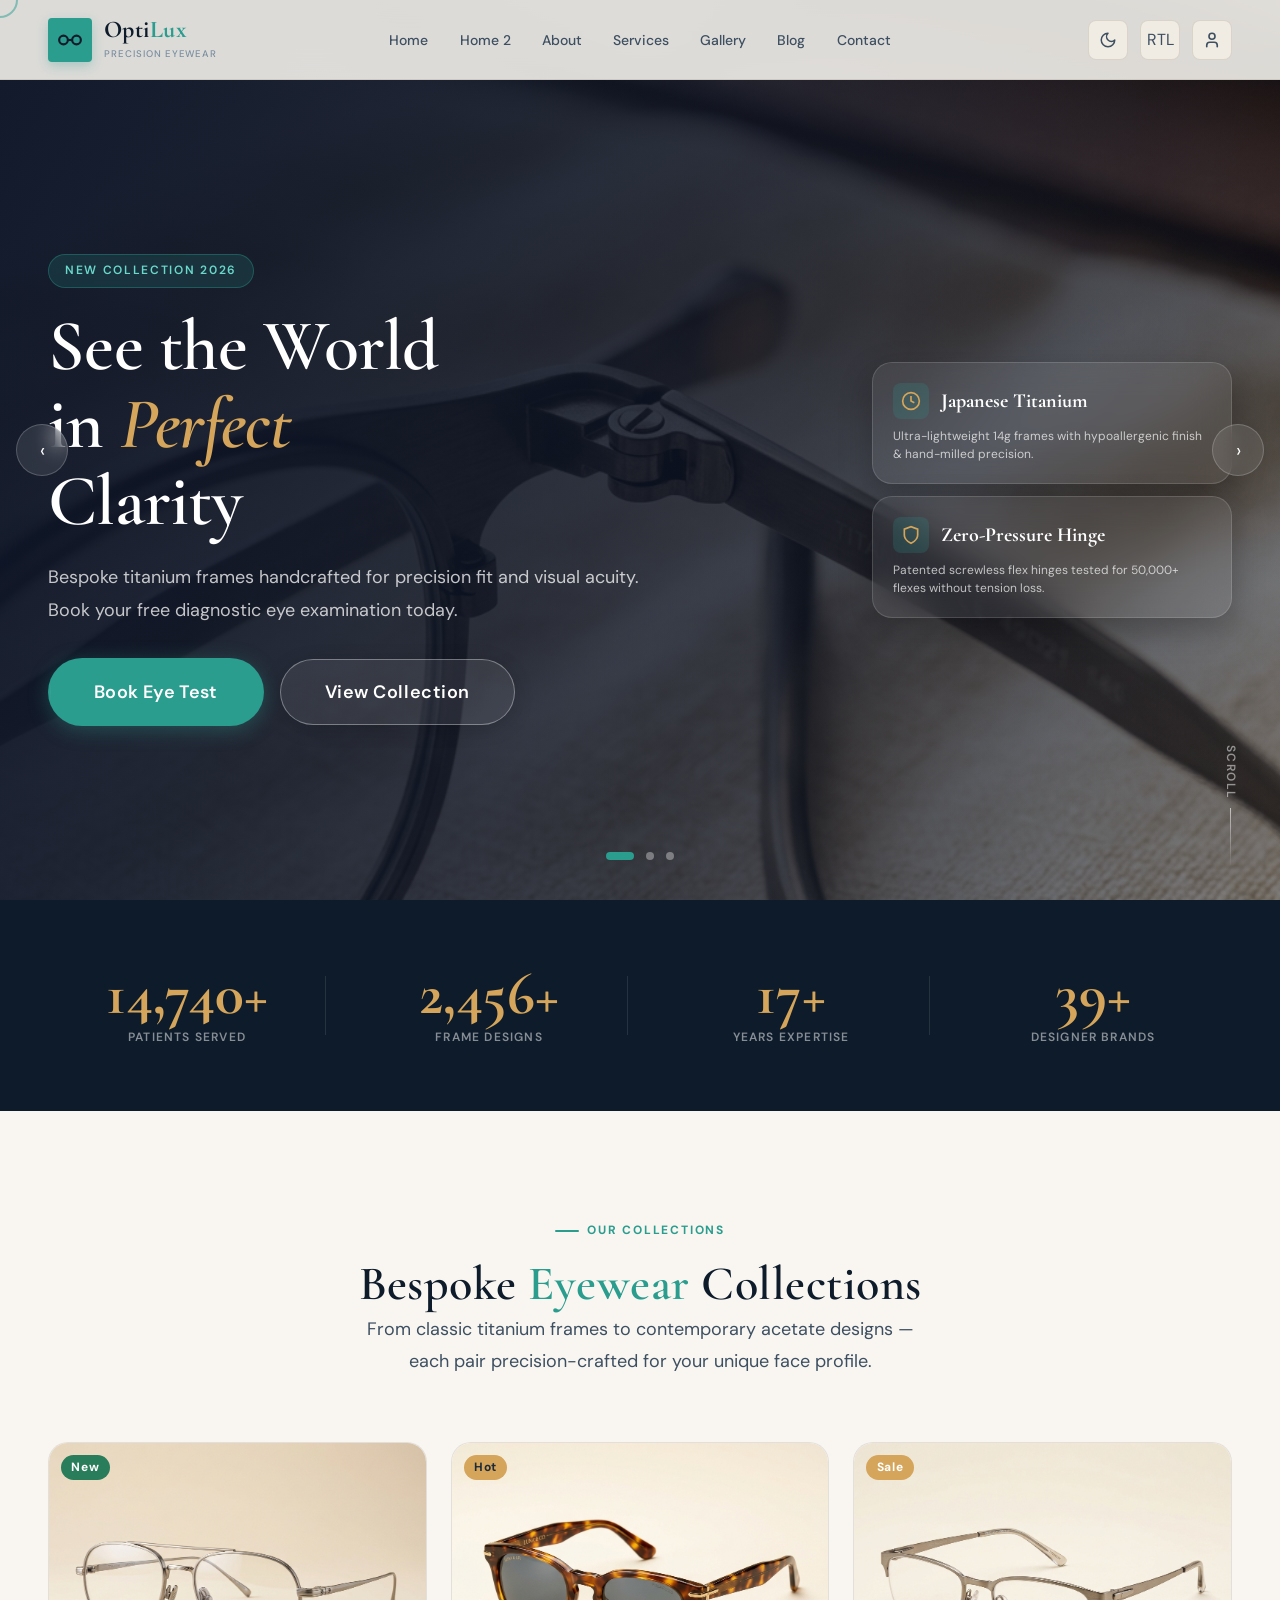
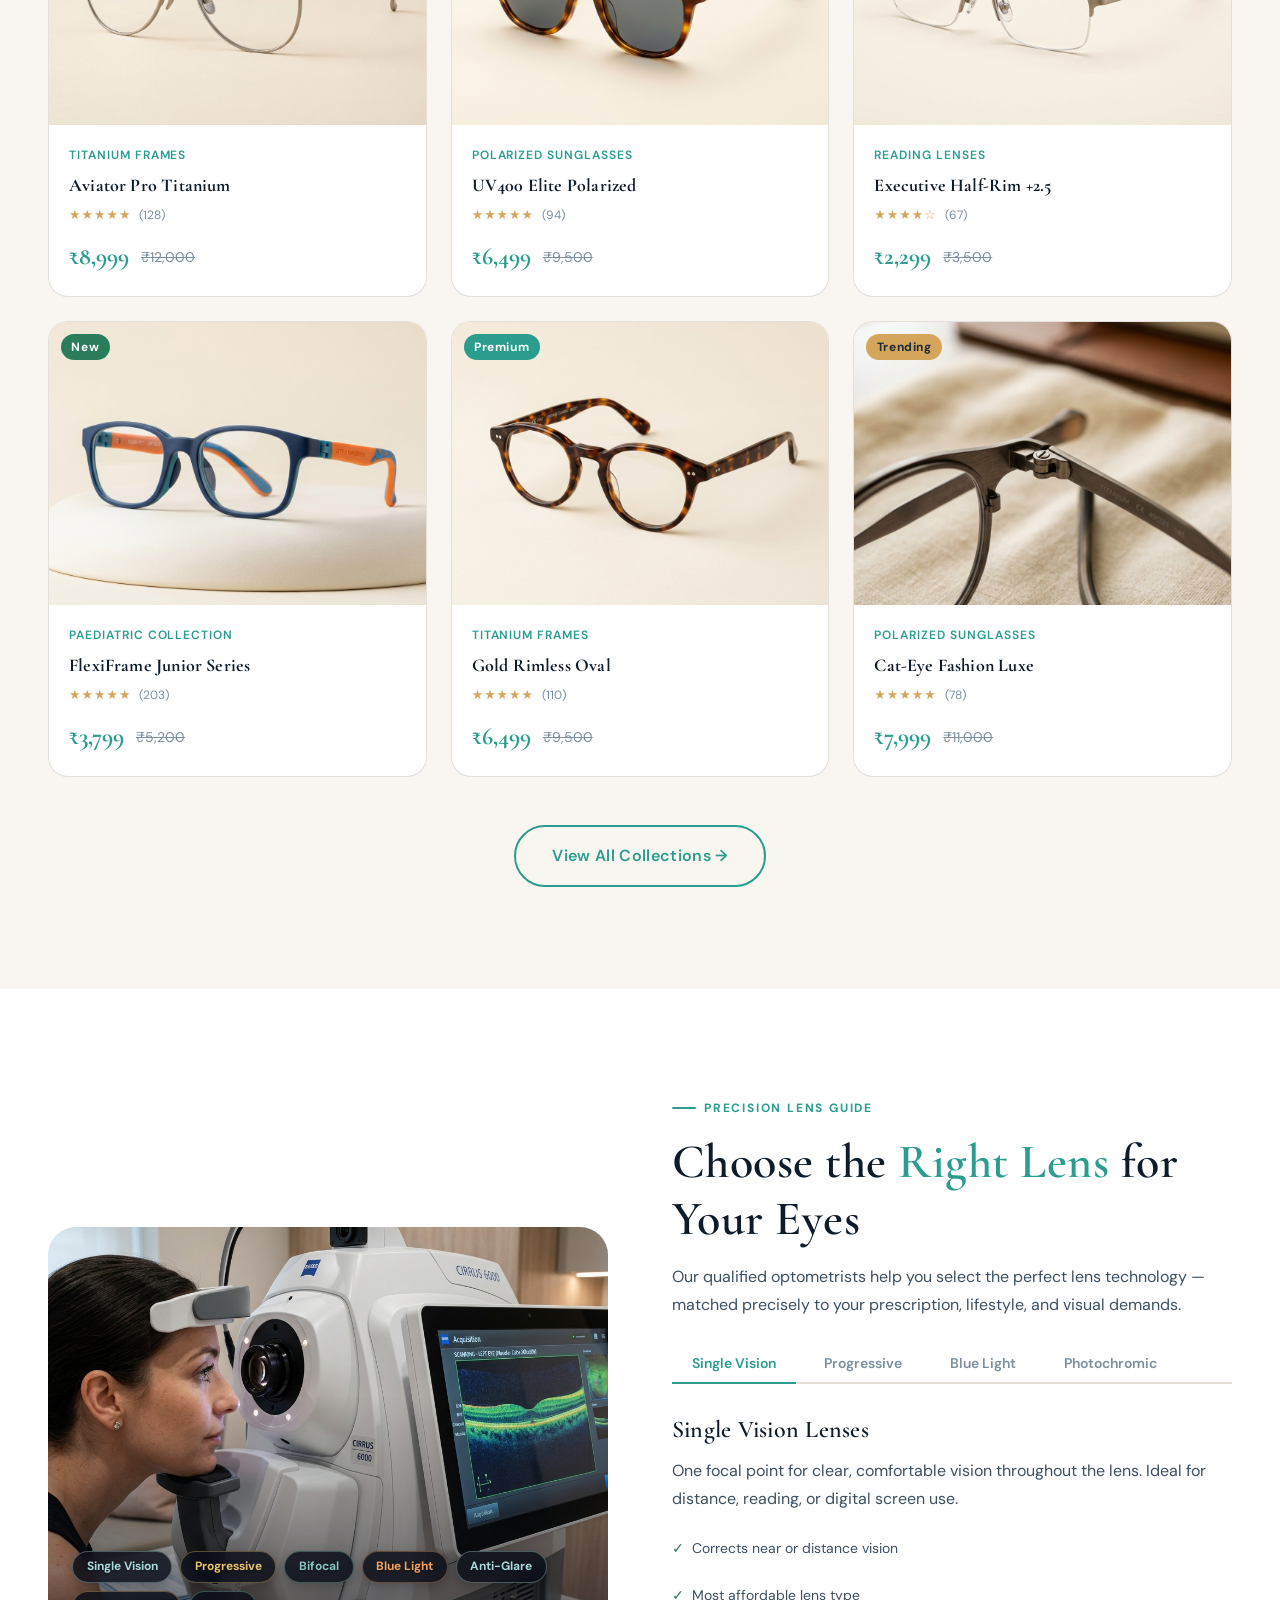
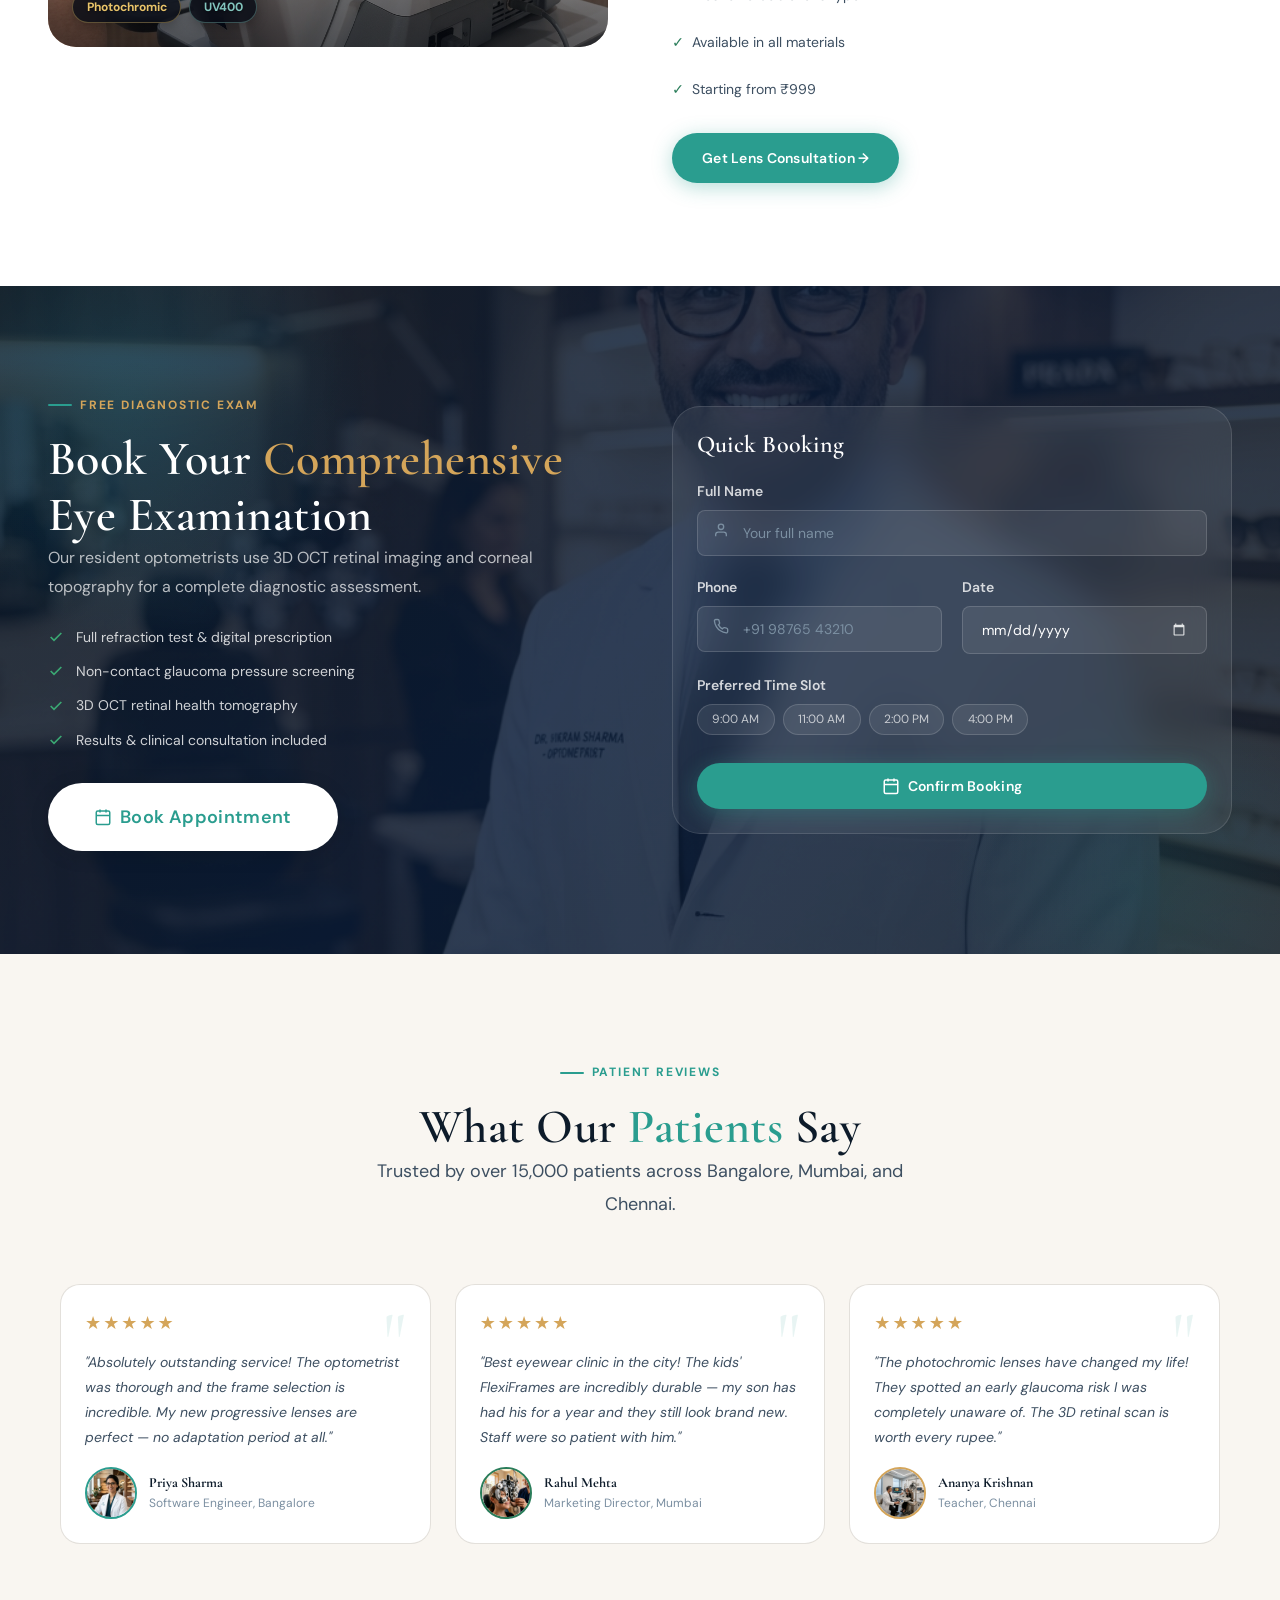
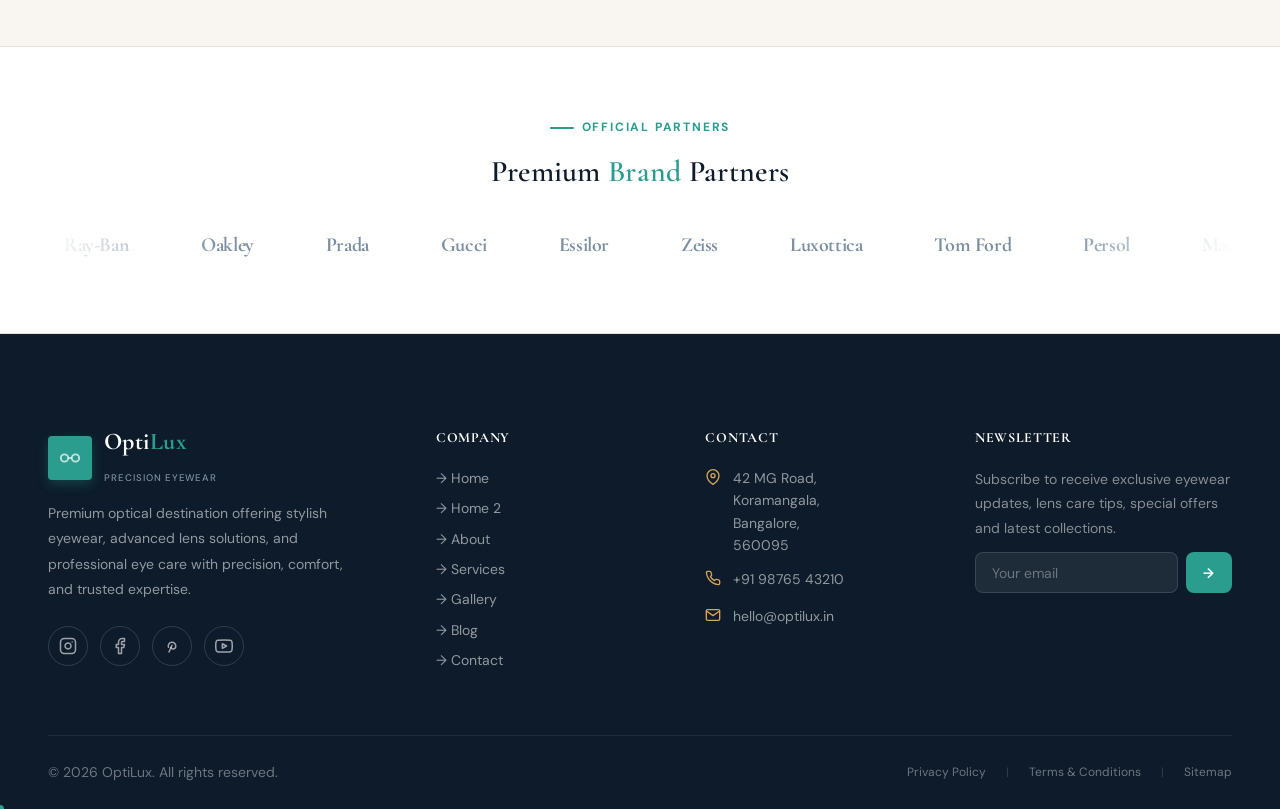
==== commit 35a2c698: "wishlist" ====
--- a/index.html
+++ b/index.html
@@ -272,15 +272,15 @@
       <div class="grid grid-auto gap-6">
 
         <!-- Titanium Aviator Frames -->
-        <article class="product-card reveal" aria-label="Titanium Aviator Frames">
+        <article class="product-card reveal" data-id="aviator-pro-titanium" aria-label="Titanium Aviator Frames">
           <div class="product-card-img">
             <img src="assets/images/prod_aviator.png" alt="Titanium Aviator Pro frames" style="width:100%;height:100%;object-fit:cover" />
             <span class="product-badge new">New</span>
             <div class="product-card-actions">
-              <button class="product-action-btn" title="Wishlist" aria-label="Add to wishlist">
+              <button class="product-action-btn" data-action="wishlist" title="Wishlist" aria-label="Add to wishlist">
                 <svg width="16" height="16" viewBox="0 0 24 24" fill="none" stroke="currentColor" stroke-width="2"><path d="M20.84 4.61a5.5 5.5 0 0 0-7.78 0L12 5.67l-1.06-1.06a5.5 5.5 0 0 0-7.78 7.78l1.06 1.06L12 21.23l7.78-7.78 1.06-1.06a5.5 5.5 0 0 0 0-7.78z"/></svg>
               </button>
-              <button class="product-action-btn" title="Quick view" aria-label="Quick view">
+              <button class="product-action-btn" data-action="quickview" title="Quick view" aria-label="Quick view">
                 <svg width="16" height="16" viewBox="0 0 24 24" fill="none" stroke="currentColor" stroke-width="2"><path d="M1 12s4-8 11-8 11 8 11 8-4 8-11 8-11-8-11-8z"/><circle cx="12" cy="12" r="3"/></svg>
               </button>
             </div>
@@ -294,15 +294,15 @@
         </article>
 
         <!-- Polarized Sunglasses -->
-        <article class="product-card reveal stagger-2" aria-label="Polarized UV400 Sunglasses">
+        <article class="product-card reveal stagger-2" data-id="uv400-elite-polarized" aria-label="Polarized UV400 Sunglasses">
           <div class="product-card-img">
             <img src="assets/images/prod_sunglasses.png" alt="Polarized UV400 Elite sunglasses" style="width:100%;height:100%;object-fit:cover" />
             <span class="product-badge hot">Hot</span>
             <div class="product-card-actions">
-              <button class="product-action-btn" title="Wishlist" aria-label="Add to wishlist">
+              <button class="product-action-btn" data-action="wishlist" title="Wishlist" aria-label="Add to wishlist">
                 <svg width="16" height="16" viewBox="0 0 24 24" fill="none" stroke="currentColor" stroke-width="2"><path d="M20.84 4.61a5.5 5.5 0 0 0-7.78 0L12 5.67l-1.06-1.06a5.5 5.5 0 0 0-7.78 7.78l1.06 1.06L12 21.23l7.78-7.78 1.06-1.06a5.5 5.5 0 0 0 0-7.78z"/></svg>
               </button>
-              <button class="product-action-btn" title="Quick view" aria-label="Quick view">
+              <button class="product-action-btn" data-action="quickview" title="Quick view" aria-label="Quick view">
                 <svg width="16" height="16" viewBox="0 0 24 24" fill="none" stroke="currentColor" stroke-width="2"><path d="M1 12s4-8 11-8 11 8 11 8-4 8-11 8-11-8-11-8z"/><circle cx="12" cy="12" r="3"/></svg>
               </button>
             </div>
@@ -316,15 +316,15 @@
         </article>
 
         <!-- Reading Glasses -->
-        <article class="product-card reveal stagger-3" aria-label="Executive Reading Glasses">
+        <article class="product-card reveal stagger-3" data-id="executive-half-rim-2-5" aria-label="Executive Reading Glasses">
           <div class="product-card-img">
             <img src="assets/images/prod_reading.png" alt="Executive half-rim reading glasses" style="width:100%;height:100%;object-fit:cover" />
             <span class="product-badge" style="background:var(--amber);color:#fff">Sale</span>
             <div class="product-card-actions">
-              <button class="product-action-btn" title="Wishlist" aria-label="Add to wishlist">
+              <button class="product-action-btn" data-action="wishlist" title="Wishlist" aria-label="Add to wishlist">
                 <svg width="16" height="16" viewBox="0 0 24 24" fill="none" stroke="currentColor" stroke-width="2"><path d="M20.84 4.61a5.5 5.5 0 0 0-7.78 0L12 5.67l-1.06-1.06a5.5 5.5 0 0 0-7.78 7.78l1.06 1.06L12 21.23l7.78-7.78 1.06-1.06a5.5 5.5 0 0 0 0-7.78z"/></svg>
               </button>
-              <button class="product-action-btn" title="Quick view" aria-label="Quick view">
+              <button class="product-action-btn" data-action="quickview" title="Quick view" aria-label="Quick view">
                 <svg width="16" height="16" viewBox="0 0 24 24" fill="none" stroke="currentColor" stroke-width="2"><path d="M1 12s4-8 11-8 11 8 11 8-4 8-11 8-11-8-11-8z"/><circle cx="12" cy="12" r="3"/></svg>
               </button>
             </div>
@@ -338,15 +338,15 @@
         </article>
 
         <!-- Kids Collection -->
-        <article class="product-card reveal stagger-4" aria-label="Paediatric FlexiFrame Collection">
+        <article class="product-card reveal stagger-4" data-id="flexiframe-junior-series" aria-label="Paediatric FlexiFrame Collection">
           <div class="product-card-img">
             <img src="assets/images/prod_kids.png" alt="FlexiFrame Junior paediatric eyewear" style="width:100%;height:100%;object-fit:cover" />
             <span class="product-badge new">New</span>
             <div class="product-card-actions">
-              <button class="product-action-btn" title="Wishlist" aria-label="Add to wishlist">
+              <button class="product-action-btn" data-action="wishlist" title="Wishlist" aria-label="Add to wishlist">
                 <svg width="16" height="16" viewBox="0 0 24 24" fill="none" stroke="currentColor" stroke-width="2"><path d="M20.84 4.61a5.5 5.5 0 0 0-7.78 0L12 5.67l-1.06-1.06a5.5 5.5 0 0 0-7.78 7.78l1.06 1.06L12 21.23l7.78-7.78 1.06-1.06a5.5 5.5 0 0 0 0-7.78z"/></svg>
               </button>
-              <button class="product-action-btn" title="Quick view" aria-label="Quick view">
+              <button class="product-action-btn" data-action="quickview" title="Quick view" aria-label="Quick view">
                 <svg width="16" height="16" viewBox="0 0 24 24" fill="none" stroke="currentColor" stroke-width="2"><path d="M1 12s4-8 11-8 11 8 11 8-4 8-11 8-11-8-11-8z"/><circle cx="12" cy="12" r="3"/></svg>
               </button>
             </div>
@@ -360,15 +360,15 @@
         </article>
 
         <!-- Gold Rimless Oval -->
-        <article class="product-card reveal stagger-1" aria-label="Gold Rimless Oval Frames">
+        <article class="product-card reveal stagger-1" data-id="gold-rimless-oval" aria-label="Gold Rimless Oval Frames">
           <div class="product-card-img">
             <img src="assets/images/prod_classic.png" alt="Gold Rimless Oval" style="width:100%;height:100%;object-fit:cover" />
             <span class="product-badge">Premium</span>
             <div class="product-card-actions">
-              <button class="product-action-btn" title="Wishlist" aria-label="Add to wishlist">
+              <button class="product-action-btn" data-action="wishlist" title="Wishlist" aria-label="Add to wishlist">
                 <svg width="16" height="16" viewBox="0 0 24 24" fill="none" stroke="currentColor" stroke-width="2"><path d="M20.84 4.61a5.5 5.5 0 0 0-7.78 0L12 5.67l-1.06-1.06a5.5 5.5 0 0 0-7.78 7.78l1.06 1.06L12 21.23l7.78-7.78 1.06-1.06a5.5 5.5 0 0 0 0-7.78z"/></svg>
               </button>
-              <button class="product-action-btn" title="Quick view" aria-label="Quick view">
+              <button class="product-action-btn" data-action="quickview" title="Quick view" aria-label="Quick view">
                 <svg width="16" height="16" viewBox="0 0 24 24" fill="none" stroke="currentColor" stroke-width="2"><path d="M1 12s4-8 11-8 11 8 11 8-4 8-11 8-11-8-11-8z"/><circle cx="12" cy="12" r="3"/></svg>
               </button>
             </div>
@@ -382,15 +382,15 @@
         </article>
 
         <!-- Cat-Eye Fashion Luxe -->
-        <article class="product-card reveal stagger-2" aria-label="Cat-Eye Fashion Luxe Sunglasses">
+        <article class="product-card reveal stagger-2" data-id="cat-eye-fashion-luxe" aria-label="Cat-Eye Fashion Luxe Sunglasses">
           <div class="product-card-img">
             <img src="assets/images/hero_macro_glasses.png" alt="Cat-Eye Fashion Luxe" style="width:100%;height:100%;object-fit:cover" />
             <span class="product-badge hot">Trending</span>
             <div class="product-card-actions">
-              <button class="product-action-btn" title="Wishlist" aria-label="Add to wishlist">
+              <button class="product-action-btn" data-action="wishlist" title="Wishlist" aria-label="Add to wishlist">
                 <svg width="16" height="16" viewBox="0 0 24 24" fill="none" stroke="currentColor" stroke-width="2"><path d="M20.84 4.61a5.5 5.5 0 0 0-7.78 0L12 5.67l-1.06-1.06a5.5 5.5 0 0 0-7.78 7.78l1.06 1.06L12 21.23l7.78-7.78 1.06-1.06a5.5 5.5 0 0 0 0-7.78z"/></svg>
               </button>
-              <button class="product-action-btn" title="Quick view" aria-label="Quick view">
+              <button class="product-action-btn" data-action="quickview" title="Quick view" aria-label="Quick view">
                 <svg width="16" height="16" viewBox="0 0 24 24" fill="none" stroke="currentColor" stroke-width="2"><path d="M1 12s4-8 11-8 11 8 11 8-4 8-11 8-11-8-11-8z"/><circle cx="12" cy="12" r="3"/></svg>
               </button>
             </div>
--- a/assets/css/style.css
+++ b/assets/css/style.css
@@ -5033,3 +5033,550 @@
   box-shadow: 0 0 0 2px rgba(42, 157, 143, 0.4) !important;
 }
 
+/* ============================================================
+   Bespoke Eyewear Collections: Wishlist & Quick View Modal
+   ============================================================ */
+
+/* --- 1. Wishlist Active (Wishlisted) States & Micro-animations --- */
+.product-action-btn svg {
+  transition: transform 0.3s cubic-bezier(0.175, 0.885, 0.32, 1.275), fill 0.3s ease, stroke 0.3s ease;
+}
+
+.product-action-btn.wishlisted {
+  border-color: var(--rose) !important;
+}
+
+.product-action-btn.wishlisted svg {
+  fill: var(--rose) !important;
+  stroke: var(--rose) !important;
+  transform: scale(1.15);
+}
+
+.product-action-btn.wishlisted:hover {
+  background: var(--rose) !important;
+  border-color: var(--rose) !important;
+}
+
+.product-action-btn.wishlisted:hover svg {
+  fill: #fff !important;
+  stroke: #fff !important;
+}
+
+/* Dark Mode Action Button Contrast Fixes */
+[data-theme="dark"] .product-action-btn {
+  background: var(--bg-tertiary) !important;
+  color: #ffffff !important;
+  border-color: rgba(255, 255, 255, 0.15) !important;
+  box-shadow: 0 4px 12px rgba(0, 0, 0, 0.4) !important;
+}
+
+[data-theme="dark"] .product-action-btn:hover {
+  background: var(--sapphire) !important;
+  color: #ffffff !important;
+  border-color: var(--sapphire) !important;
+}
+
+[data-theme="dark"] .product-action-btn.wishlisted {
+  border-color: var(--rose) !important;
+}
+
+[data-theme="dark"] .product-action-btn.wishlisted svg {
+  fill: var(--rose) !important;
+  stroke: var(--rose) !important;
+}
+
+[data-theme="dark"] .product-action-btn.wishlisted:hover {
+  background: var(--rose) !important;
+  border-color: var(--rose) !important;
+}
+
+[data-theme="dark"] .product-action-btn.wishlisted:hover svg {
+  fill: #fff !important;
+  stroke: #fff !important;
+}
+
+/* --- 2. Premium Quick View Glassmorphism Modal --- */
+.quickview-backdrop {
+  position: fixed;
+  inset: 0;
+  background: rgba(9, 13, 22, 0.5);
+  backdrop-filter: blur(16px);
+  -webkit-backdrop-filter: blur(16px);
+  z-index: 9999;
+  display: flex;
+  align-items: center;
+  justify-content: center;
+  opacity: 0;
+  pointer-events: none;
+  transition: opacity 0.4s cubic-bezier(0.4, 0, 0.2, 1);
+  padding: var(--space-4);
+}
+
+.quickview-backdrop.open {
+  opacity: 1;
+  pointer-events: auto;
+}
+
+.quickview-modal {
+  background: var(--glass-bg);
+  border: 1px solid var(--glass-border);
+  border-radius: var(--radius-2xl);
+  box-shadow: var(--shadow-xl);
+  backdrop-filter: blur(35px);
+  -webkit-backdrop-filter: blur(35px);
+  width: 100%;
+  max-width: 880px;
+  max-height: 90vh;
+  overflow-y: auto;
+  position: relative;
+  transform: scale(0.92) translateY(20px);
+  transition: transform 0.4s cubic-bezier(0.34, 1.56, 0.64, 1), opacity 0.4s ease;
+  opacity: 0;
+  color: var(--text-primary);
+}
+
+/* Light mode solid white background to eliminate dull grey transparency look */
+[data-theme="light"] .quickview-modal,
+.quickview-modal {
+  background: #ffffff !important;
+  border: 1px solid rgba(13, 27, 42, 0.12) !important;
+}
+
+[data-theme="dark"] .quickview-modal {
+  background: var(--glass-bg) !important;
+  border: 1px solid var(--glass-border) !important;
+}
+
+.quickview-backdrop.open .quickview-modal {
+  transform: scale(1) translateY(0);
+  opacity: 1;
+}
+
+/* Close Button positioning (direction-agnostic) */
+.quickview-close {
+  position: absolute;
+  top: var(--space-4);
+  inset-inline-end: var(--space-4);
+  width: 36px;
+  height: 36px;
+  border-radius: var(--radius-full) !important;
+  display: flex;
+  align-items: center;
+  justify-content: center;
+  cursor: pointer;
+  z-index: 10;
+  transition: var(--transition-fast);
+}
+
+[data-theme="light"] .quickview-close,
+.quickview-close {
+  background: #ffffff !important;
+  border: 1px solid rgba(13, 27, 42, 0.25) !important;
+  color: var(--text-primary) !important; /* dark close icon */
+}
+
+[data-theme="dark"] .quickview-close {
+  background: rgba(15, 32, 48, 0.8) !important;
+  border: 1px solid rgba(255, 255, 255, 0.2) !important;
+  color: #ffffff !important; /* white close icon */
+}
+
+.quickview-close:hover {
+  background: var(--rose) !important;
+  color: #fff !important;
+  border-color: var(--rose) !important;
+  transform: rotate(90deg);
+}
+
+.quickview-layout {
+  display: grid;
+  grid-template-columns: 1fr 1.15fr;
+  min-height: 480px;
+}
+
+.quickview-gallery {
+  position: relative;
+  background: var(--bg-tertiary);
+  display: flex;
+  align-items: center;
+  justify-content: center;
+  overflow: hidden;
+}
+
+.quickview-gallery img {
+  width: 100%;
+  height: 100%;
+  object-fit: cover;
+  display: block;
+}
+
+.quickview-gallery .product-badge {
+  position: absolute;
+  top: var(--space-4);
+  left: var(--space-4);
+  z-index: 2;
+}
+
+.quickview-details {
+  padding: var(--space-8);
+  display: flex;
+  flex-direction: column;
+  gap: var(--space-4);
+  justify-content: center;
+}
+
+.quickview-category {
+  font-size: var(--text-xs);
+  text-transform: uppercase;
+  letter-spacing: 0.1em;
+  font-weight: 700;
+  margin-bottom: -0.25rem;
+}
+
+[data-theme="light"] .quickview-category,
+.quickview-category {
+  color: var(--text-secondary) !important;
+}
+
+[data-theme="dark"] .quickview-category {
+  color: #94A3B8 !important;
+}
+
+.quickview-name {
+  font-family: var(--font-display);
+  font-size: var(--text-3xl);
+  line-height: 1.15;
+}
+
+[data-theme="light"] .quickview-name,
+.quickview-name {
+  color: var(--text-primary) !important;
+}
+
+[data-theme="dark"] .quickview-name {
+  color: #ffffff !important;
+}
+
+.quickview-rating {
+  display: flex;
+  align-items: center;
+  gap: var(--space-2);
+  margin-bottom: -0.25rem;
+}
+
+.quickview-rating .stars {
+  color: var(--cyan);
+  letter-spacing: 2px;
+}
+
+.quickview-rating .rating-count {
+  font-size: var(--text-xs);
+}
+
+[data-theme="light"] .quickview-rating .rating-count,
+.quickview-rating .rating-count {
+  color: var(--text-secondary) !important;
+}
+
+[data-theme="dark"] .quickview-rating .rating-count {
+  color: #94A3B8 !important;
+}
+
+.quickview-price {
+  display: flex;
+  align-items: baseline;
+  gap: var(--space-3);
+  font-size: var(--text-xl);
+  font-weight: 700;
+}
+
+[data-theme="light"] .quickview-price .price-current,
+.quickview-price .price-current {
+  color: var(--sapphire-dark) !important;
+}
+
+[data-theme="dark"] .quickview-price .price-current {
+  color: var(--sapphire-light) !important;
+}
+
+.quickview-price .price-original {
+  font-size: var(--text-sm);
+  text-decoration: line-through;
+}
+
+[data-theme="light"] .quickview-price .price-original,
+.quickview-price .price-original {
+  color: var(--text-secondary) !important;
+}
+
+[data-theme="dark"] .quickview-price .price-original {
+  color: #64748B !important;
+}
+
+.quickview-desc {
+  font-size: var(--text-sm);
+  line-height: 1.6;
+}
+
+[data-theme="light"] .quickview-desc,
+.quickview-desc {
+  color: var(--text-secondary) !important;
+}
+
+[data-theme="dark"] .quickview-desc {
+  color: #cbd5e1 !important;
+}
+
+.quickview-divider {
+  height: 1px;
+  margin: var(--space-1) 0;
+}
+
+[data-theme="light"] .quickview-divider,
+.quickview-divider {
+  background: rgba(13, 27, 42, 0.15) !important;
+}
+
+[data-theme="dark"] .quickview-divider {
+  background: rgba(255, 255, 255, 0.15) !important;
+}
+
+.quickview-specs-title {
+  font-size: var(--text-sm);
+  font-weight: 700;
+  margin-bottom: -0.25rem;
+}
+
+[data-theme="light"] .quickview-specs-title,
+.quickview-specs-title {
+  color: var(--text-primary) !important;
+}
+
+[data-theme="dark"] .quickview-specs-title {
+  color: #ffffff !important;
+}
+
+.quickview-specs {
+  display: grid;
+  grid-template-columns: 1fr 1fr;
+  gap: var(--space-2) var(--space-6);
+  font-size: var(--text-sm);
+}
+
+.quickview-spec-item {
+  display: flex;
+  justify-content: space-between;
+  border-bottom: 1px dashed var(--border-color);
+  padding-bottom: var(--space-1);
+}
+
+[data-theme="light"] .quickview-spec-label,
+.quickview-spec-label {
+  color: var(--text-secondary) !important;
+}
+
+[data-theme="dark"] .quickview-spec-label {
+  color: #94A3B8 !important;
+}
+
+[data-theme="light"] .quickview-spec-value,
+.quickview-spec-value {
+  color: var(--text-primary) !important;
+}
+
+[data-theme="dark"] .quickview-spec-value {
+  color: #ffffff !important;
+}
+
+.quickview-colors {
+  display: flex;
+  align-items: center;
+  gap: var(--space-3);
+}
+
+[data-theme="light"] .quickview-colors-label,
+.quickview-colors-label {
+  font-size: var(--text-sm);
+  font-weight: 600;
+  color: var(--text-secondary) !important;
+}
+
+[data-theme="dark"] .quickview-colors-label {
+  font-size: var(--text-sm);
+  font-weight: 600;
+  color: #94A3B8 !important;
+}
+
+.quickview-color-options {
+  display: flex;
+  gap: var(--space-2);
+}
+
+.quickview-color-dot {
+  width: 20px;
+  height: 20px;
+  border-radius: var(--radius-full);
+  border: 2px solid transparent;
+  cursor: pointer;
+  box-shadow: 0 0 0 1px var(--border-color);
+  transition: var(--transition-fast);
+}
+
+.quickview-color-dot:hover,
+.quickview-color-dot.active {
+  transform: scale(1.15);
+}
+
+.quickview-color-dot.active {
+  border-color: var(--sapphire);
+}
+
+.quickview-actions {
+  display: flex;
+  gap: var(--space-4);
+  margin-top: var(--space-2);
+}
+
+.quickview-actions .btn {
+  flex: 1;
+  display: flex;
+  align-items: center;
+  justify-content: center;
+  gap: var(--space-2);
+  font-size: var(--text-sm);
+}
+
+/* Button style overrides for visibility while retaining size, positioning and shape */
+[data-theme="light"] .quickview-actions .btn.btn-outline,
+.btn-outline {
+  border: 2px solid rgba(13, 27, 42, 0.25) !important;
+  background: #ffffff !important;
+  color: var(--text-primary) !important;
+}
+
+[data-theme="light"] .quickview-actions .btn.btn-outline:hover,
+.btn-outline:hover {
+  background: var(--bg-tertiary) !important;
+  border-color: rgba(13, 27, 42, 0.4) !important;
+  color: var(--text-primary) !important;
+}
+
+[data-theme="dark"] .quickview-actions .btn.btn-outline {
+  border: 2px solid rgba(255, 255, 255, 0.2) !important;
+  background: transparent !important;
+  color: #ffffff !important;
+}
+
+[data-theme="dark"] .quickview-actions .btn.btn-outline:hover {
+  background: rgba(255, 255, 255, 0.1) !important;
+  border-color: rgba(255, 255, 255, 0.4) !important;
+  color: #ffffff !important;
+}
+
+[data-theme="light"] .quickview-actions .btn.btn-secondary {
+  color: var(--sapphire-dark) !important;
+  border-color: var(--sapphire-dark) !important;
+}
+
+[data-theme="light"] .quickview-actions .btn.btn-secondary:hover {
+  background: var(--sapphire-dark) !important;
+  color: #ffffff !important;
+}
+
+[data-theme="dark"] .quickview-actions .btn.btn-secondary {
+  color: var(--sapphire-light) !important;
+  border-color: var(--sapphire-light) !important;
+}
+
+[data-theme="dark"] .quickview-actions .btn.btn-secondary:hover {
+  background: var(--sapphire-light) !important;
+  color: #0d1b2a !important;
+}
+
+/* RTL Specific Tweaks */
+[dir="rtl"] .quickview-spec-item {
+  flex-direction: row-reverse;
+}
+
+/* --- 3. Responsive Adaptations for Tablet and Mobile viewports --- */
+@media (max-width: 992px) {
+  .quickview-backdrop {
+    padding: 30px 0 !important;
+  }
+  
+  .quickview-modal {
+    max-width: 680px !important;
+  }
+  
+  .quickview-layout {
+    grid-template-columns: 1fr 1.15fr !important;
+    min-height: 440px !important;
+  }
+  
+  .quickview-specs {
+    grid-template-columns: 1fr !important;
+    gap: var(--space-2) !important;
+  }
+  
+  .quickview-details {
+    padding: var(--space-6) !important;
+  }
+  
+  .quickview-actions {
+    flex-direction: column !important;
+    gap: var(--space-3) !important;
+  }
+  
+  .quickview-actions .btn {
+    width: 100% !important;
+    flex: none !important;
+    margin: 0 !important;
+  }
+}
+
+@media (max-width: 640px) {
+  .quickview-backdrop {
+    padding: 20px 0 !important;
+  }
+  
+  .quickview-modal {
+    width: calc(100% - 32px) !important;
+    max-width: 420px !important;
+    box-sizing: border-box !important;
+    margin: 20px auto !important;
+  }
+  
+  .quickview-layout {
+    grid-template-columns: 1fr !important;
+    min-height: auto !important;
+  }
+  
+  .quickview-gallery {
+    width: 100% !important;
+    height: auto !important;
+    aspect-ratio: 16/10 !important;
+    max-height: 220px !important;
+  }
+  
+  .quickview-details {
+    padding: var(--space-5) !important;
+  }
+  
+  .quickview-spec-item {
+    flex-direction: column !important;
+    align-items: flex-start !important;
+    gap: 2px !important;
+  }
+  
+  [dir="rtl"] .quickview-spec-item {
+    flex-direction: column !important;
+    align-items: flex-end !important;
+  }
+}
+
+/* Scroll Lock Helper to prevent double scrollbars */
+body.modal-open {
+  overflow: hidden !important;
+  height: 100vh !important;
+}
+
--- a/assets/css/responsive.css
+++ b/assets/css/responsive.css
@@ -7,12 +7,17 @@
 @media (max-width: 1280px) {
   .footer-main { grid-template-columns: 1.5fr 1fr 1fr 1fr; gap: var(--space-8); }
   .stats-grid { gap: var(--space-6); }
+  .home2-hero-left { padding: var(--space-12) var(--space-8) !important; }
+  .hero-info-cards { grid-template-columns: 1fr !important; gap: var(--space-3) !important; }
 }
 
 /* ─── Tablet: ≤1024px ─── */
 @media (max-width: 1024px) {
+  html { overflow-x: hidden; }
   .nav-links { display: none; }
   .hamburger { display: flex; }
+  .mobile-menu a[href="login.html"],
+  .mobile-menu a[href="signup.html"] { display: none; }
   .footer-main { grid-template-columns: 1fr 1fr; gap: var(--space-8); }
   .footer-brand { max-width: 100%; }
   .grid-4 { grid-template-columns: repeat(2, 1fr); }
@@ -27,10 +32,108 @@
   .auth-brand { display: none; }
   .auth-form-side { padding: var(--space-8) var(--space-6); }
   .form-row { grid-template-columns: 1fr; }
+
+  /* ─── Index Hero — stack to 1-col; keep slider 100vh ─── */
+  .hero-slide-grid { grid-template-columns: 1fr !important; gap: var(--space-8) !important; min-height: auto !important; padding-block: var(--space-8) !important; }
+  .slide-content { text-align: center; margin-inline: auto; }
+  .slide-title { font-size: clamp(2.2rem, 5vw, 3.5rem); }
+  .slide-desc { max-width: 600px; margin-inline: auto; }
+  .slide-actions { justify-content: center; }
+  .hero-info-cards { display: grid !important; grid-template-columns: 1fr 1fr !important; gap: var(--space-4) !important; max-width: 500px; margin-inline: auto; }
+  .slider-arrows { display: none !important; }
+
+  /* ─── Home2 Hero — stack split ─── */
+  section[aria-label="Hero"] { grid-template-columns: 1fr !important; min-height: auto !important; }
+  section[aria-label="Hero"] > div:last-child { display: none !important; }
+  section[aria-label="Hero"] .home2-hero-left { text-align: center; justify-content: center; padding: var(--space-12) var(--space-6) !important; }
+  section[aria-label="Hero"] .home2-hero-left h1 { font-size: var(--text-4xl) !important; }
+  section[aria-label="Hero"] .btn-group { flex-direction: column !important; align-items: stretch !important; }
+  section[aria-label="Hero"] .btn-group .btn { justify-content: center; }
+  section[aria-label="Hero"] .home2-hero-left [style*="display:flex;gap:var(--space-6);margin-top"] { justify-content: center; flex-wrap: wrap; gap: var(--space-4) !important; }
+  section[aria-label="Hero"] .home2-hero-left [style*="max-width:420px"] { margin-inline: auto !important; }
+
+  /* ─── Home2 CTA card inner ─── */
+  [style*="grid-template-columns:1fr auto"] { grid-template-columns: 1fr !important; gap: var(--space-6) !important; text-align: center; }
+
+  /* ─── Home2 Trending Products grid ─── */
+  .trending-products-container { display: grid !important; grid-template-columns: repeat(2, 1fr) !important; overflow: visible !important; width: 100% !important; margin-inline: 0 !important; padding-inline: 0 !important; }
+  .trending-product-card { width: auto !important; flex-shrink: 1 !important; }
+
+  /* ─── Home2 Luxury Blue Light Protection ─── */
+  section[aria-label="Luxury Blue Light Protection"] .grid[style*="grid-template-columns:1fr 1fr"] { grid-template-columns: 1fr !important; gap: var(--space-8) !important; }
+  section[aria-label="Luxury Blue Light Protection"] .reveal-left { text-align: center !important; }
+  section[aria-label="Luxury Blue Light Protection"] .reveal-left .section-title[style*="text-align:left"] { text-align: center !important; }
+  section[aria-label="Luxury Blue Light Protection"] .reveal-left [style*="display:flex;gap:"] { justify-content: center !important; }
+
+  /* ─── Home2 Unrivaled Difference ─── */
+  section[aria-label="Sustainability Banner"] [style*="display:inline-flex"] { flex-direction: column !important; align-items: stretch !important; }
+  section[aria-label="Sustainability Banner"] [style*="display:inline-flex"] .btn { justify-content: center !important; width: 100% !important; }
+
+  /* ─── About: Tailored Our Heritage ─── */
+  section[aria-label="Tailored Our Heritage"] .grid[style*="grid-template-columns:1fr 1fr"] { grid-template-columns: 1fr !important; gap: var(--space-8) !important; }
+  section[aria-label="Tailored Our Heritage"] .reveal-left { text-align: center !important; }
+  section[aria-label="Tailored Our Heritage"] .reveal-left .section-title[style*="text-align:left"] { text-align: center !important; }
+  section[aria-label="Tailored Our Heritage"] .reveal-left [style*="display:flex;gap:"] { justify-content: center !important; }
+
+  /* ─── About: State-of-the-Art Difference ─── */
+  section[aria-label="Sports Vision Banner"] [style*="display:inline-flex"] { flex-direction: column !important; align-items: stretch !important; }
+  section[aria-label="Sports Vision Banner"] [style*="display:inline-flex"] .btn { justify-content: center !important; width: 100% !important; }
+
+  /* ─── Blog details newsletter form ─── */
+  form[style*="display:flex;gap:var(--space-3);max-width:500px"] { flex-direction: column !important; align-items: stretch !important; }
+  form[style*="display:flex;gap:var(--space-3);max-width:500px"] input { width: 100% !important; }
+  .newsletter-cta-card .btn[style*="padding:0"] { padding: var(--space-3) var(--space-6) !important; }
+
+  /* ─── Blog grid cards ─── */
+  .blog-card-img[style*="height:220px"] { height: 160px !important; aspect-ratio: auto !important; }
+  .blog-card-body[style*="height:calc"] { height: auto !important; }
+  .blog-card-footer { flex-direction: column !important; gap: var(--space-2) !important; align-items: flex-start !important; }
+  .blog-card-footer .btn { width: 100% !important; justify-content: center !important; }
+
+  /* ─── Blog details related articles ─── */
+  #related-articles-container .blog-card-img[style*="height:220px"] { height: 160px !important; aspect-ratio: auto !important; }
+  #related-articles-container .blog-card-body[style*="height:calc"] { height: auto !important; padding: var(--space-4) !important; }
+  #related-articles-container .blog-card-body h3 { font-size: var(--text-base) !important; }
+  #related-articles-container .blog-card-body p { font-size: var(--text-xs) !important; }
+  #related-articles-container .blog-card-footer { flex-direction: column !important; gap: var(--space-2) !important; align-items: flex-start !important; }
+  #related-articles-container .blog-card-footer .btn { width: 100% !important; justify-content: center !important; padding: var(--space-2) var(--space-3) !important; font-size: var(--text-xs) !important; }
+
+  /* ─── Privacy / Terms — sidebar collapses ─── */
+  [style*="grid-template-columns:260px 1fr"] { grid-template-columns: 1fr !important; }
+
+  /* ─── About: principles 3-col → 2-col ─── */
+  .about-principles-grid { grid-template-columns: repeat(2, 1fr) !important; }
+
+  /* ─── Hide lens badges on tablet ─── */
+  #lens-guide .badge { display: none !important; }
+
+  /* ─── Testimonials: stack all 3 reviews vertically ─── */
+  [data-carousel] { overflow: visible !important; }
+  [data-carousel-track] { flex-direction: column !important; gap: var(--space-4) !important; transform: none !important; }
+  [data-carousel-track] > div { min-width: 100% !important; padding: 0 !important; }
+
+  /* ─── Section padding ─── */
+  .section { --section-py: clamp(3rem, 6vw, 5rem); }
+
+  /* ─── Page heros ─── */
+  .page-hero { min-height: 32vh !important; }
+  section[style*="min-height:38vh"] { min-height: 28vh !important; }
+  section[style*="min-height:35vh"] { min-height: 26vh !important; }
+  section[style*="min-height:55vh"] { min-height: 40vh !important; }
+
+  /* ─── Contact map section ─── */
+  .map-section-grid { grid-template-columns: 1fr !important; }
+
+  /* ─── Home2 image mosaic ─── */
+  [style*="grid-template-columns:1fr 1fr"][style*="grid-template-rows:1fr 1fr"] { display: none !important; }
+
+  /* ─── Container padding ─── */
+  .container { padding-inline: clamp(1rem, 3vw, 2rem) !important; }
 }
 
 /* ─── Mobile Large: ≤768px ─── */
 @media (max-width: 768px) {
+  html { overflow-x: hidden; }
   :root { --nav-height: 68px; }
   h1, .section-title { font-size: clamp(1.8rem, 6vw, 2.5rem); }
   .slide-title { font-size: clamp(2rem, 7vw, 3rem); }
@@ -45,24 +148,191 @@
   .slider-arrows { padding-inline: var(--space-2); }
   .slider-btn { width: 40px; height: 40px; font-size: 1rem; }
   .section-header { margin-bottom: var(--space-10); }
-  .blog-card-footer { flex-direction: column; gap: var(--space-2); align-items: flex-start; }
+  .blog-card-footer { flex-direction: column !important; gap: var(--space-2) !important; align-items: flex-start !important; }
   .gallery-grid { columns: 2 180px; }
   .countdown { gap: var(--space-2); }
   .countdown-unit { min-width: 64px; padding: var(--space-3); }
   .countdown-sep { display: none; }
-  .nav-actions .nav-icon-btn,
-  .nav-actions .profile-dropdown-container { display: none; }
-  .nav-actions .nav-icon-btn:last-of-type { display: flex; }
+  /* profile visible on mobile/tablet */
   .cursor-dot, .cursor-ring { display: none; }
   .process-steps { display: grid !important; grid-template-columns: repeat(2, 1fr); gap: var(--space-6); }
   .process-steps::before { display: none; }
+
+  /* ─── HERO SLIDER — proper mobile ─── */
+  .hero-slide-grid { grid-template-columns: 1fr !important; gap: var(--space-6) !important; min-height: auto !important; padding-block: var(--space-8) !important; }
+  .slide-content { text-align: center; max-width: 100% !important; }
+  .slide-title { margin-bottom: var(--space-4); }
+  .slide-desc { font-size: var(--text-sm) !important; }
+  .slide-actions { justify-content: center; flex-direction: column !important; align-items: stretch !important; }
+  .slide-actions .btn { justify-content: center; width: 100% !important; }
+  .hero-info-cards { display: grid !important; grid-template-columns: 1fr !important; gap: var(--space-3) !important; max-width: 100% !important; margin-inline: auto; }
+  .hero-info-card { text-align: center; padding: var(--space-4) !important; }
+  .hero-info-card-header { justify-content: center; }
+  .hero-info-card-icon { width: 28px !important; height: 28px !important; }
+  .hero-info-card-title { font-size: var(--text-base) !important; }
+  .slider-controls { bottom: var(--space-5) !important; }
+  .slider-arrows { display: none !important; }
+  .scroll-indicator { display: none !important; }
+
+  /* ─── ALL inline 1fr 1fr grids → 1 column ─── */
+  [style*="grid-template-columns:1fr 1fr;"] { grid-template-columns: 1fr !important; }
+
+  /* ─── Eye test CTA section ─── */
+  .grid[style*="gap:var(--space-16);align-items:center"] { gap: var(--space-8) !important; }
+  section[aria-label="Eye test booking"] { padding-block: var(--space-10) !important; }
+  section[aria-label="Eye test booking"] .reveal-left,
+  section[aria-label="Eye test booking"] .glass-container { text-align: center; }
+  section[aria-label="Eye test booking"] .reveal-left .section-title[style*="text-align:left"] { text-align: center !important; }
+  section[aria-label="Eye test booking"] .reveal-left .btn { margin-inline: auto; }
+  section[aria-label="Eye test booking"] ul { align-items: center; }
+
+  /* ─── Lens guide section ─── */
+  #lens-guide .grid[style*="grid-template-columns:1fr 1fr;"] { gap: var(--space-8) !important; }
+  #lens-guide .badge { display: none !important; }
+  #lens-guide .reveal-right { text-align: center !important; }
+  #lens-guide .reveal-right .section-title[style*="text-align:left"] { text-align: center !important; }
+  #lens-guide .reveal-right ul { align-items: center !important; }
+  #lens-guide .reveal-right .tab-nav { justify-content: center !important; }
+  #lens-guide .reveal-right .tab-nav .tab-btn { text-align: center; }
+
+  /* Testimonials stacked via 1024px rule above */
+
+  /* ─── Home2 Hero ─── */
+  section[aria-label="Hero"] { grid-template-columns: 1fr !important; min-height: auto !important; }
+  section[aria-label="Hero"] .home2-hero-left { padding: var(--space-8) var(--space-5) !important; text-align: center; }
+  section[aria-label="Hero"] .home2-hero-left h1 { font-size: var(--text-4xl) !important; }
+  section[aria-label="Hero"] .btn-group { flex-direction: column !important; align-items: stretch !important; }
+  section[aria-label="Hero"] .btn-group .btn { justify-content: center; }
+  section[aria-label="Hero"] .home2-hero-left [style*="display:flex;gap:var(--space-6);margin-top"] { justify-content: center; flex-wrap: wrap; gap: var(--space-4) !important; }
+  section[aria-label="Hero"] [style*="grid-template-columns:1fr 1fr"][style*="grid-template-rows:1fr 1fr"] { display: none !important; }
+
+  /* ─── Home2 CTA card inner ─── */
+  [style*="grid-template-columns:1fr auto"] { grid-template-columns: 1fr !important; gap: var(--space-6) !important; text-align: center; }
+
+  /* ─── Home2 Trending Products ─── */
+  .trending-products-container { grid-template-columns: 1fr !important; }
+
+  /* ─── Home2 Luxury Blue Light Protection ─── */
+  section[aria-label="Luxury Blue Light Protection"] [style*="height:450px"] { height: auto !important; min-height: 260px !important; }
+
+  /* ─── Home2 Unrivaled Difference ─── */
+  section[aria-label="Sustainability Banner"] [style*="padding:clamp"] { padding: var(--space-8) var(--space-5) !important; }
+
+  /* ─── About: Tailored Our Heritage ─── */
+  section[aria-label="Tailored Our Heritage"] [style*="height:450px"] { height: auto !important; min-height: 260px !important; }
+
+  /* ─── About: State-of-the-Art Difference ─── */
+  section[aria-label="Sports Vision Banner"] [style*="padding:clamp"] { padding: var(--space-8) var(--space-5) !important; }
+
+  /* ─── Privacy / Terms sidebar ─── */
+  [style*="grid-template-columns:260px 1fr"] { grid-template-columns: 1fr !important; }
+  [style*="position:sticky;top:"] { position: relative !important; top: auto !important; }
+
+  /* ─── About ─── */
+  .about-principles-grid { grid-template-columns: 1fr !important; }
+  [style*="height:380px"] { height: auto !important; min-height: 240px !important; }
+
+  /* ─── Blog featured article ─── */
+  article[style*="grid-template-columns:1fr 1fr"] { grid-template-columns: 1fr !important; }
+  article[style*="grid-template-columns:1fr 1fr"] > div:first-child { min-height: 220px !important; height: 220px !important; }
+  article[style*="grid-template-columns:1fr 1fr"] > div:nth-child(2) { padding: var(--space-5) !important; }
+  article[style*="grid-template-columns:1fr 1fr"] h2 { font-size: var(--text-xl) !important; }
+  article[style*="grid-template-columns:1fr 1fr"] [style*="justify-content:space-between"] { flex-direction: column !important; gap: var(--space-3) !important; align-items: stretch !important; }
+  article[style*="grid-template-columns:1fr 1fr"] [style*="justify-content:space-between"] .btn { width: 100% !important; justify-content: center !important; }
+  article[style*="grid-template-columns:1fr 1fr"] [style*="justify-content:space-between"] [style*="display:flex;align-items:center;gap:var(--space-3)"] { justify-content: center !important; }
+
+  /* ─── Blog grid cards ─── */
+  .blog-card-img[style*="height:220px"] { height: 160px !important; }
+  .blog-card-body[style*="height:calc"] { height: auto !important; }
+
+  /* ─── Blog digest row ─── */
+  .digest-row { grid-template-columns: 1fr !important; gap: var(--space-6) !important; }
+
+  /* ─── Blog featured CTA image ─── */
+  [style*="height:520px"] { height: auto !important; min-height: 260px !important; }
+  [style*="height:520px"] img { min-height: 260px !important; }
+
+  /* ─── Contact page ─── */
+  .contact-grid { grid-template-columns: 1fr !important; gap: var(--space-4) !important; }
+  .map-section-grid { grid-template-columns: 1fr !important; gap: var(--space-6) !important; }
+  .map-section-grid iframe { height: 280px !important; }
+  [style*="height:450px"] { height: auto !important; min-height: 220px !important; }
+  [style*="height:450px"] img, [style*="height:450px"] iframe { min-height: 220px !important; }
+  .contact-card-premium { text-align: center; padding: var(--space-4) !important; }
+  .team-img-wrap { height: 200px !important; }
+  .team-details { padding: var(--space-4) !important; }
+  .social-card-premium { padding: var(--space-5) var(--space-4) !important; }
+
+  /* ─── Gallery ─── */
+  .collections-grid { grid-template-columns: repeat(2, 1fr) !important; }
+  .gallery-grid [style*="height:"] { height: 180px !important; }
+  .showroom-feature-row { grid-template-columns: 1fr !important; }
+
+  /* ─── Services page ─── */
+  .comparison-grid { grid-template-columns: 1fr !important; }
+  .appointment-timeline { grid-template-columns: repeat(2, 1fr) !important; }
+  [style*="height:480px"] { height: auto !important; min-height: 260px !important; }
+  .service-card { padding: var(--space-6) !important; }
+  .service-card h3 { font-size: var(--text-lg) !important; }
+  .service-icon { width: 52px !important; height: 52px !important; margin-bottom: var(--space-4) !important; }
+
+  /* ─── Lens guide image ─── */
+  [style*="height:420px"] { height: auto !important; min-height: 240px !important; }
+
+  /* ─── Blog details ─── */
+  .article-featured-img-wrap[style*="height:400px"] { height: auto !important; max-height: 260px !important; }
+  #article-hero { min-height: 35vh !important; }
+  .takeaways-grid { grid-template-columns: 1fr !important; }
+  .prev-next-nav { flex-direction: column !important; gap: var(--space-3) !important; }
+  .prev-next-nav .nav-arrow-link { max-width: 100% !important; width: 100% !important; }
+  .prev-next-nav .nav-divider { display: none; }
+  .newsletter-cta-card .btn,
+  .blog-card-footer .btn { width: 100% !important; justify-content: center !important; }
+
+  /* ─── Newsletter ─── */
+  .newsletter-form { flex-direction: column !important; align-items: stretch !important; }
+  .newsletter-form input { width: 100% !important; }
+  form[style*="display:flex; gap:"] { flex-direction: column !important; align-items: stretch !important; }
+  form[style*="display:flex; gap:"] input { width: 100% !important; }
+  form[style*="display:flex;gap:"] { flex-direction: column !important; align-items: stretch !important; }
+  form[style*="display:flex;gap:"] input { width: 100% !important; }
+  .newsletter-cta-card { padding: var(--space-6) var(--space-4) !important; }
+
+  /* ─── CTA banners ─── */
+  .cta-banner-content { flex-direction: column !important; text-align: center !important; gap: var(--space-4) !important; }
+  .home2-cta-card-content { flex-direction: column !important; text-align: center !important; }
+
+  /* ─── Section spacing ─── */
+  .section { --section-py: clamp(2.5rem, 5vw, 4rem); }
+  .container { padding-inline: var(--space-4) !important; }
+
+  /* ─── Page hero ─── */
+  .page-hero { min-height: 28vh !important; }
+  section[style*="min-height:38vh"] { min-height: 24vh !important; }
+  section[style*="min-height:35vh"] { min-height: 22vh !important; }
+  section[style*="min-height:55vh"] { min-height: 32vh !important; }
+
+  /* ─── Injected sections ─── */
+  .grid[style*="gap:var(--space-12);align-items:center"] { gap: var(--space-6) !important; }
+
+  /* ─── Sitemap ─── */
+  .sitemap-tree { grid-template-columns: 1fr !important; }
+  .sitemap-tree .grid-4 { grid-template-columns: repeat(2, 1fr) !important; }
+
+  /* ─── Team card image heights ─── */
+  [style*="height:250px"] { height: 200px !important; }
 }
 
 /* ─── Mobile Small: ≤480px ─── */
 @media (max-width: 480px) {
+  html { overflow-x: hidden; }
   .stats-grid { grid-template-columns: 1fr 1fr; }
   .gallery-grid { columns: 1; }
-  .filter-nav { justify-content: flex-start; }
+  .filter-nav { overflow-x: visible !important; flex-wrap: wrap !important; gap: var(--space-3) var(--space-2) !important; justify-content: center !important; }
+  .filter-btn { white-space: nowrap; flex-shrink: 0; }
+  .collections-grid { grid-template-columns: 1fr !important; }
+  .collection-img-wrap { height: 180px !important; }
+  .collection-info-block { padding: var(--space-4) !important; }
   .btn-group { flex-direction: column; align-items: stretch; }
   .btn-group .btn { justify-content: center; }
   .toast-container { right: 1rem; left: 1rem; }
@@ -70,6 +340,64 @@
   .back-to-top { right: 1rem; left: auto; bottom: 1rem; }
   [dir="rtl"] .back-to-top { right: auto; left: 1rem; }
   .countdown { flex-wrap: wrap; justify-content: center; }
+
+  .hero-info-cards { grid-template-columns: 1fr !important; }
+  .process-steps { grid-template-columns: 1fr !important; }
+  .appointment-timeline { grid-template-columns: 1fr !important; }
+  .gallery-grid [style*="height:"] { height: 160px !important; }
+  .sitemap-tree .grid-4 { grid-template-columns: 1fr !important; }
+  .page-hero { min-height: 30vh !important; }
+  section[style*="min-height:38vh"] { min-height: 20vh !important; }
+  section[style*="min-height:35vh"] { min-height: 18vh !important; }
+  section[style*="min-height:55vh"] { min-height: 28vh !important; }
+  .stats-bar .stat-number { font-size: var(--text-2xl) !important; }
+
+  /* ─── Home2 image mosaic → 1 column ─── */
+  [style*="grid-template-columns:1fr 1fr"][style*="grid-template-rows:1fr 1fr"] {
+    grid-template-columns: 1fr !important;
+    grid-template-rows: repeat(4, 40vh) !important;
+  }
+
+  /* ─── Home2 stat cards → stack ─── */
+  .home2-hero-left [style*="display:flex;gap:var(--space-6);margin-top"] {
+    flex-direction: column !important;
+    align-items: center !important;
+    gap: var(--space-3) !important;
+  }
+  .home2-hero-left [style*="display:flex;gap:var(--space-6);margin-top"] > div[style*="width:1px"] {
+    display: none !important;
+  }
+
+  /* ─── Content section stat cards → stack ─── */
+  .grid[style*="gap:var(--space-12);align-items:center"] [style*="display:flex;gap:var(--space-4)"] {
+    flex-direction: column !important;
+    align-items: center !important;
+  }
+
+  /* ─── Contact CTA padding override ─── */
+  section[style*="padding:clamp(70px"] { padding: var(--space-10) 0 !important; }
+
+  /* ─── Contact CTA buttons → stack ─── */
+  [style*="display:inline-flex;gap:var(--space-4);justify-content:center"] {
+    display: flex !important;
+    flex-direction: column !important;
+    align-items: stretch !important;
+  }
+
+  /* ─── Home2 trust badges gap ─── */
+  [style*="display:flex;gap:var(--space-6);margin-top"] { gap: var(--space-3) !important; }
+}
+
+/* ─── Small Mobile: ≤400px (tight header) ─── */
+@media (max-width: 400px) {
+  .nav-logo-sub { display: none !important; }
+  .nav-logo-icon { width: 36px !important; height: 36px !important; }
+  .nav-logo-text { font-size: var(--text-lg) !important; }
+  .nav-actions { gap: var(--space-2) !important; }
+  .nav-icon-btn { width: 34px !important; height: 34px !important; font-size: 0.8rem !important; }
+  .hamburger { padding: 6px !important; }
+  .nav-inner { gap: var(--space-3) !important; }
+  .nav-logo { gap: var(--space-2) !important; }
 }
 
 /* ─── Hover states: Only on non-touch ─── */
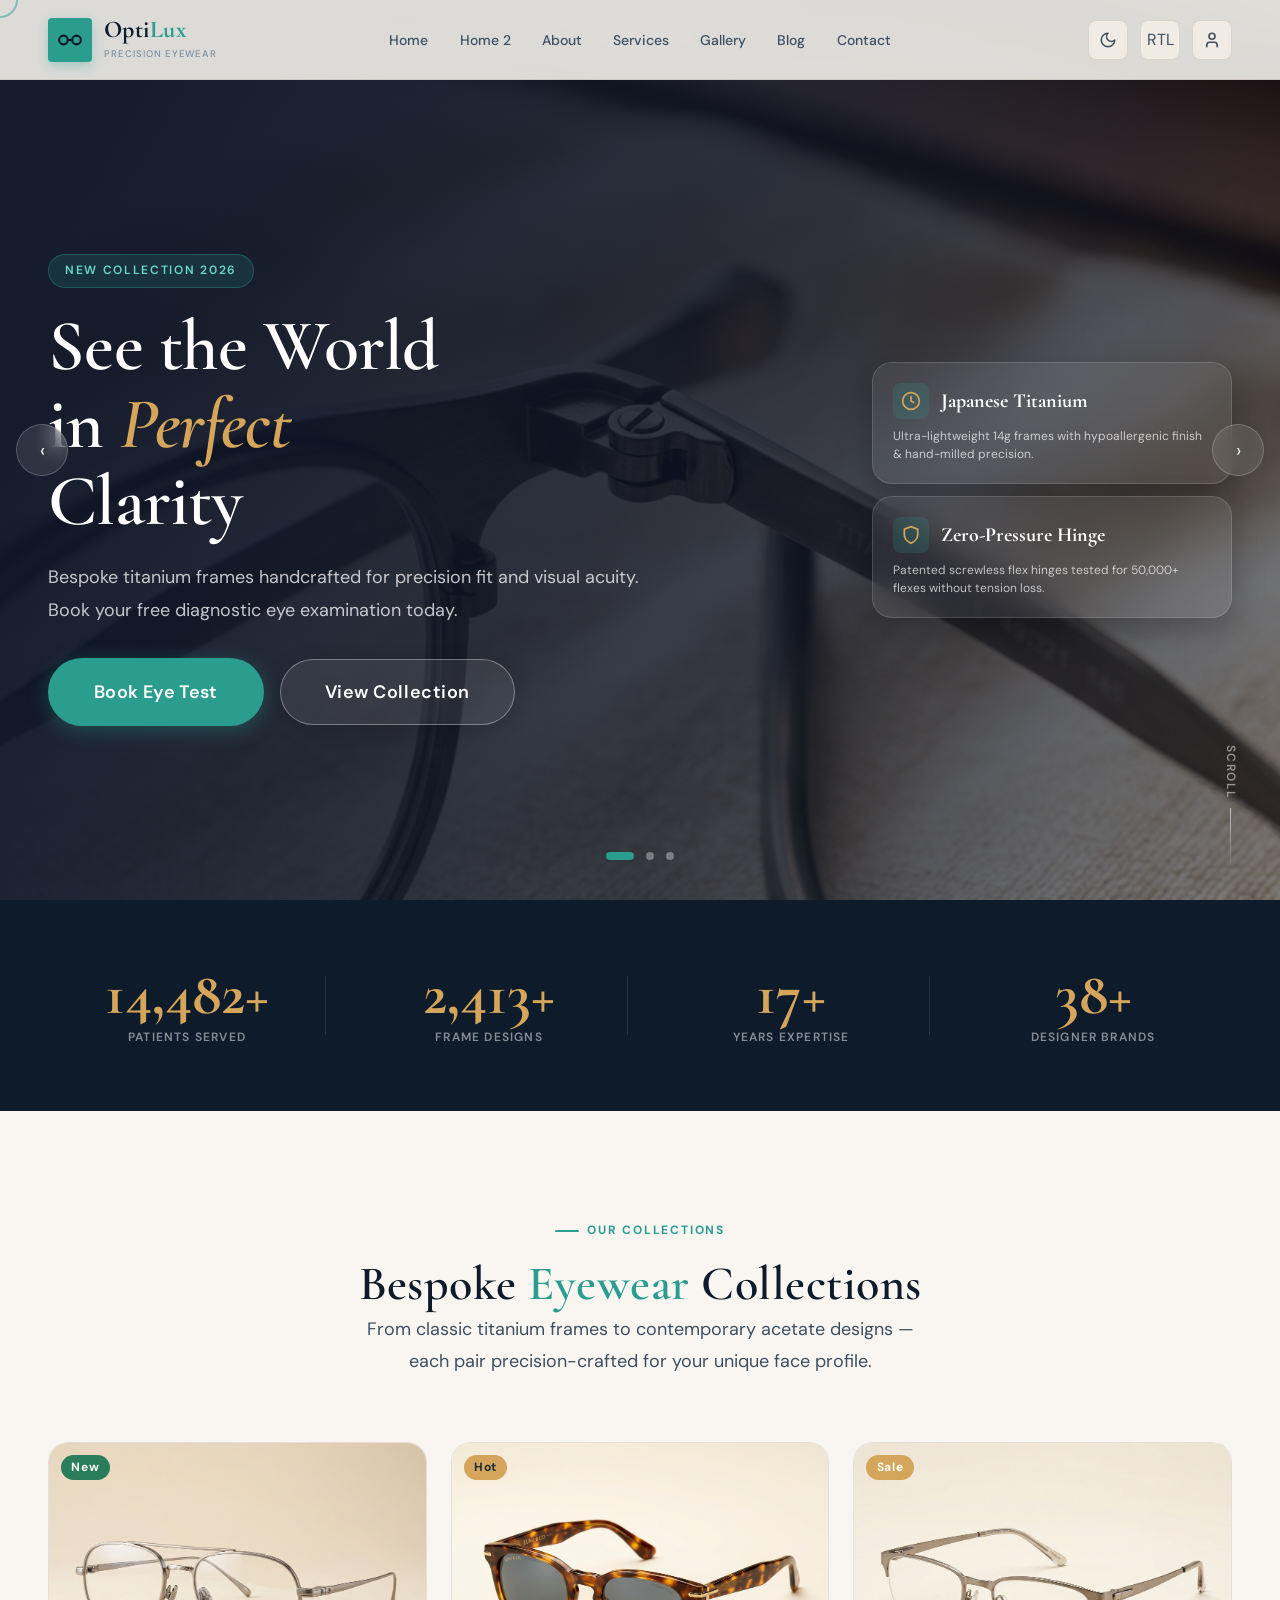
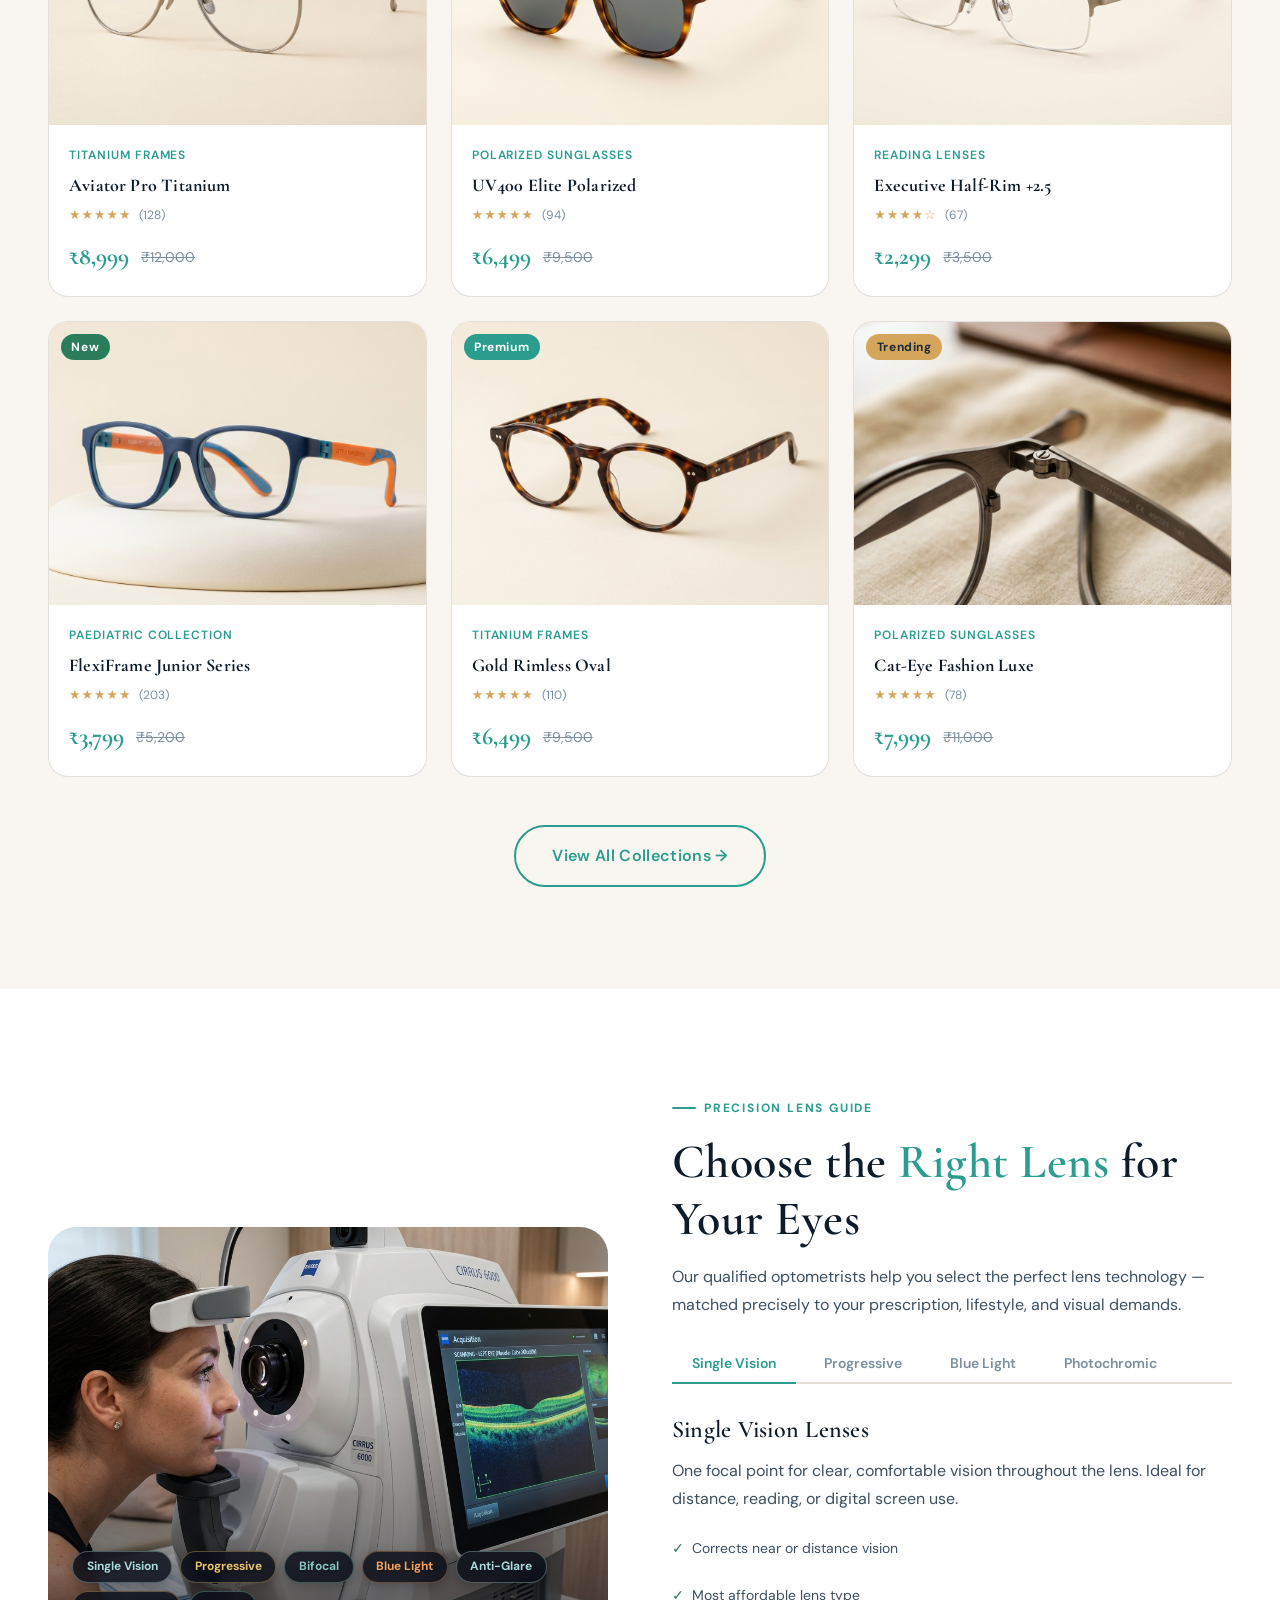
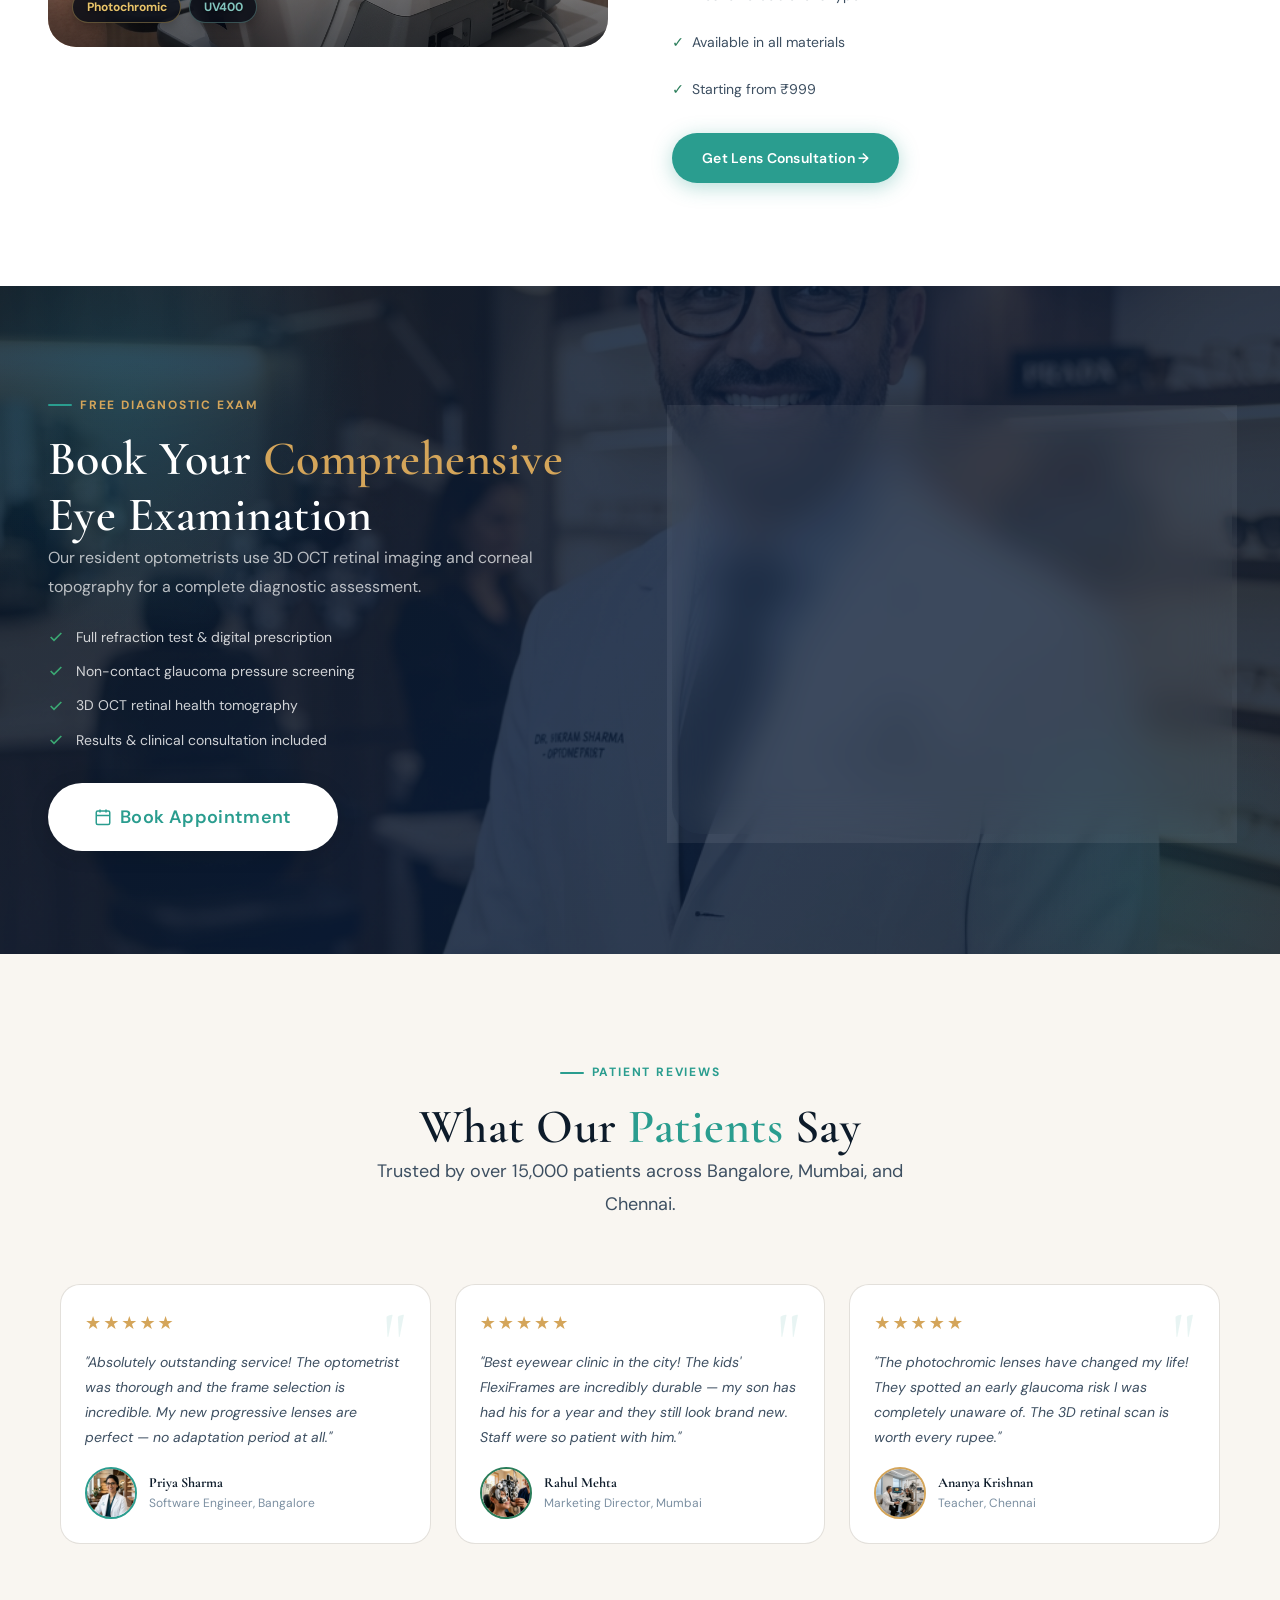
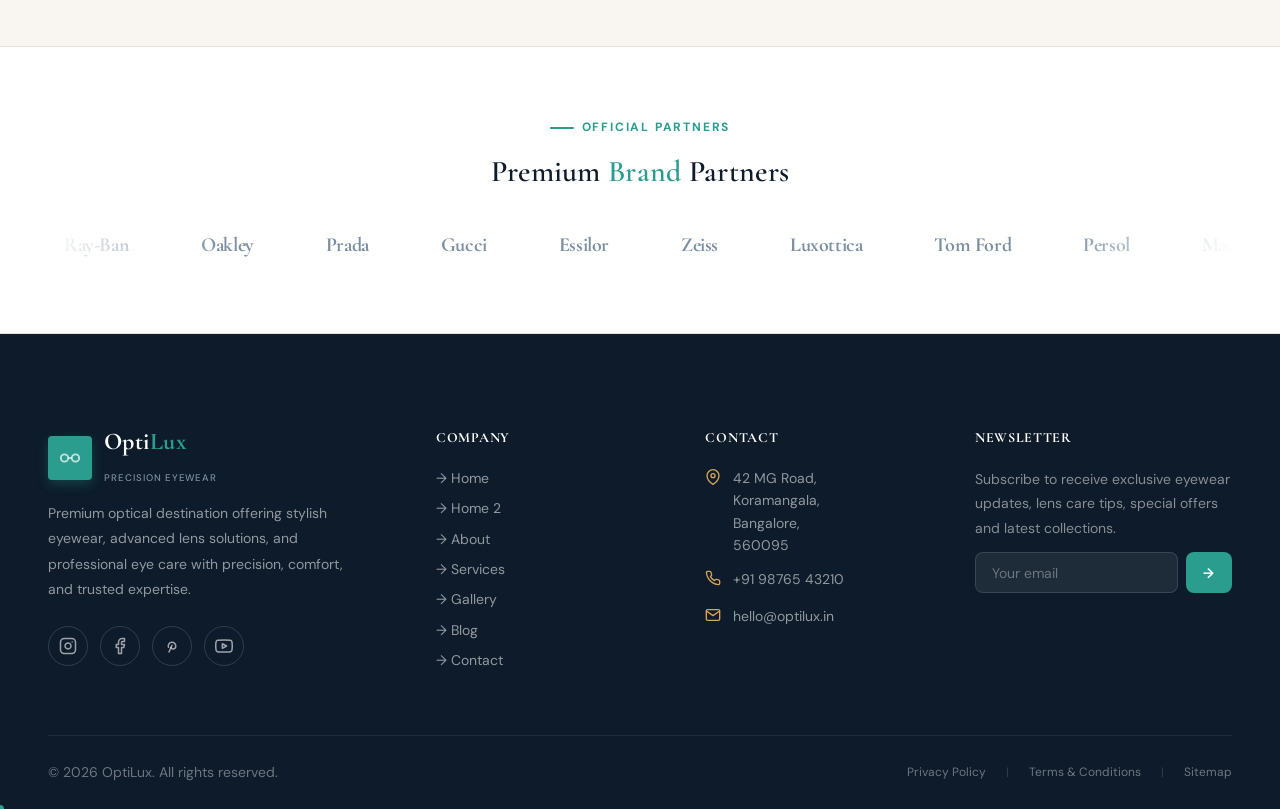
==== commit bc949faf: "all fixed" ====
--- a/index.html
+++ b/index.html
@@ -12,6 +12,9 @@
   <link rel="canonical" href="index.html" />
   <link rel="stylesheet" href="assets/css/style.css" />
   <link rel="stylesheet" href="assets/css/responsive.css" />
+  <link rel="icon" type="image/png" href="assets/images/favicon.png">
+  <link rel="shortcut icon" href="assets/images/favicon.png" type="image/png">
+  <link rel="apple-touch-icon" href="assets/images/favicon.png">
 </head>
 <body>
 
